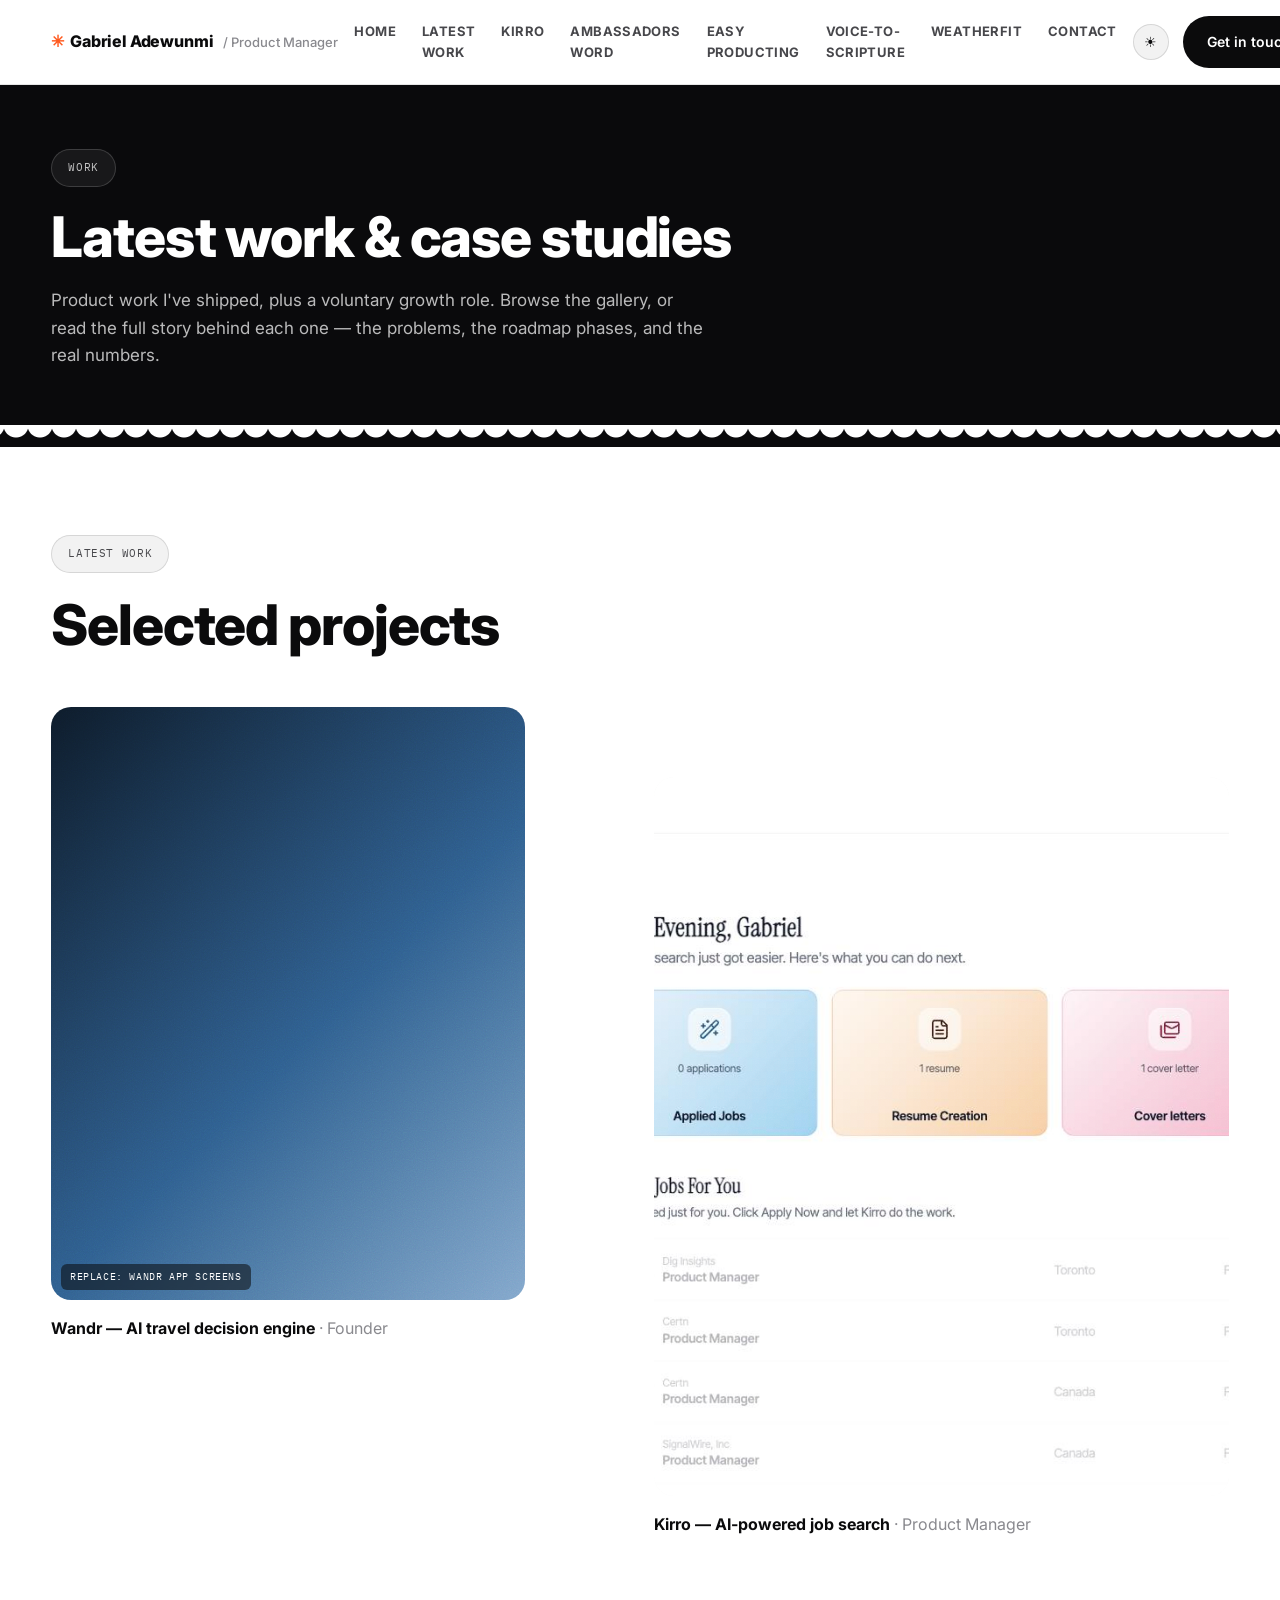
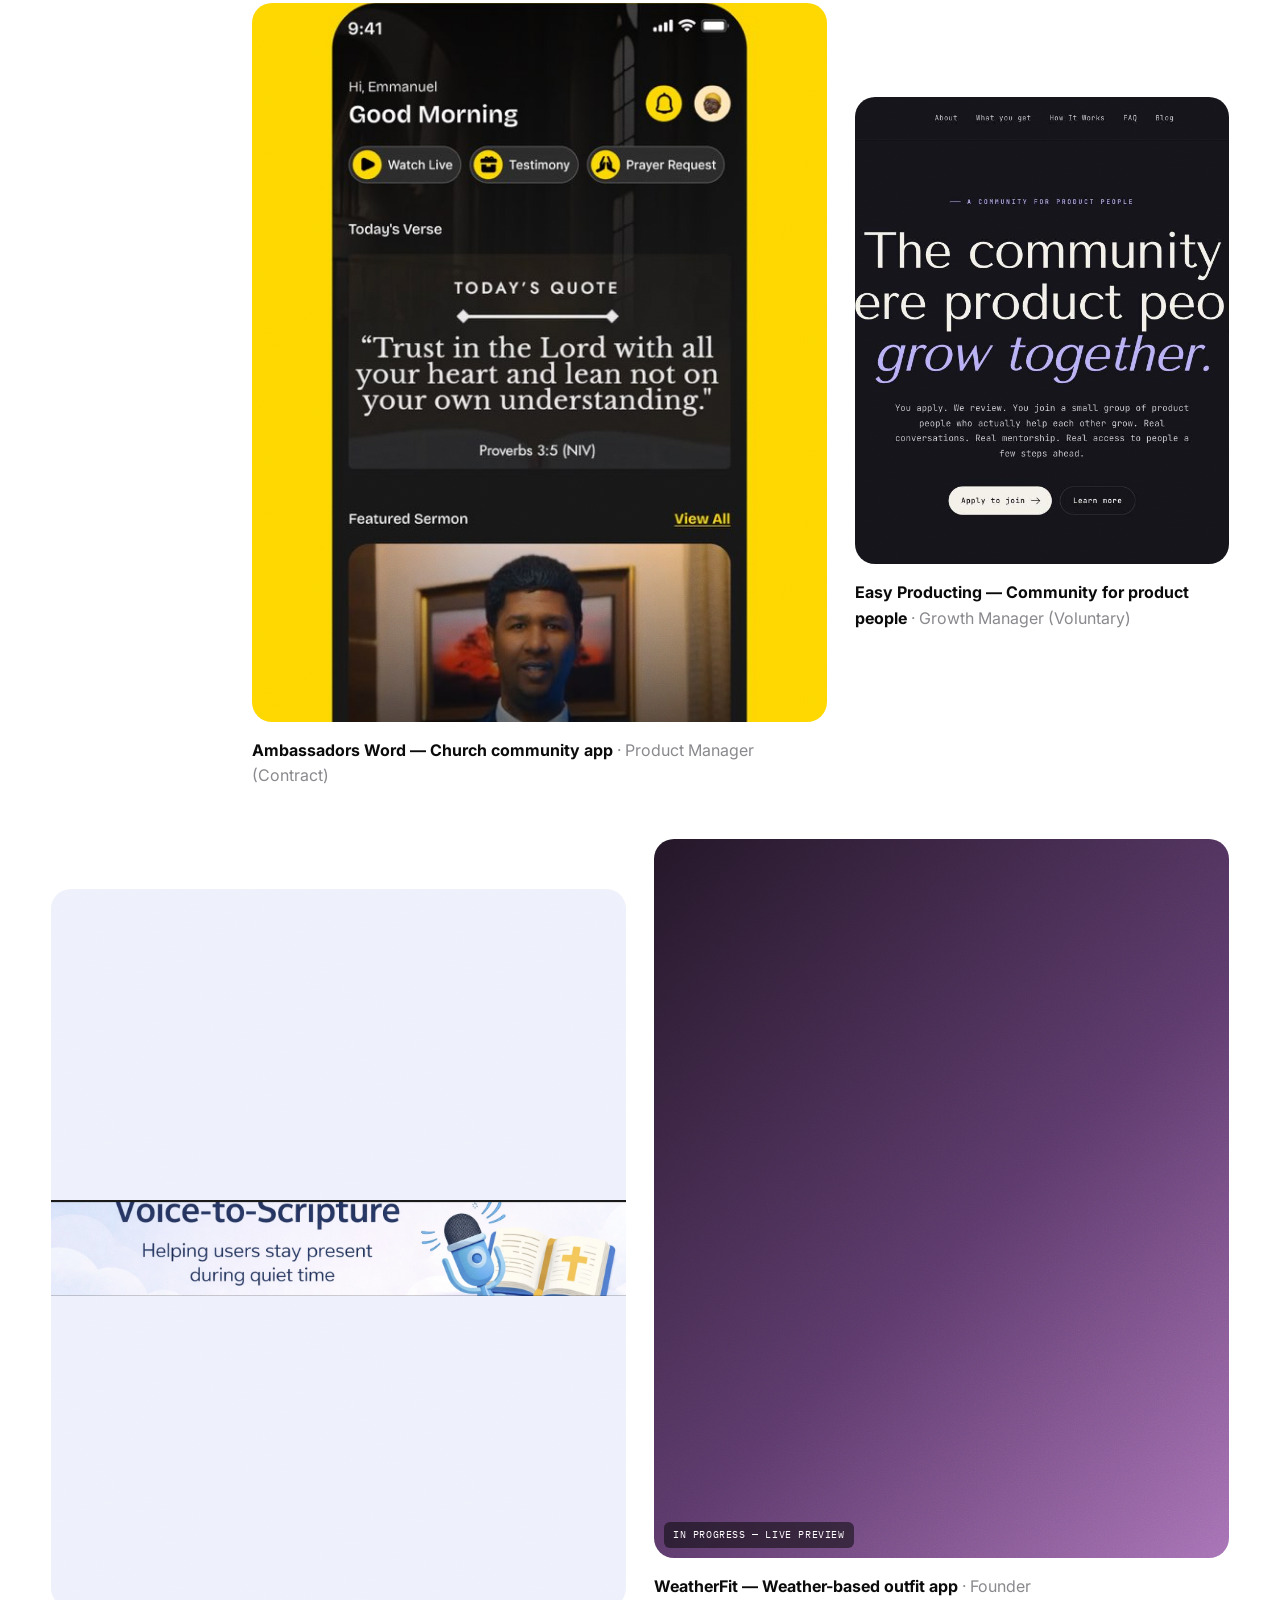
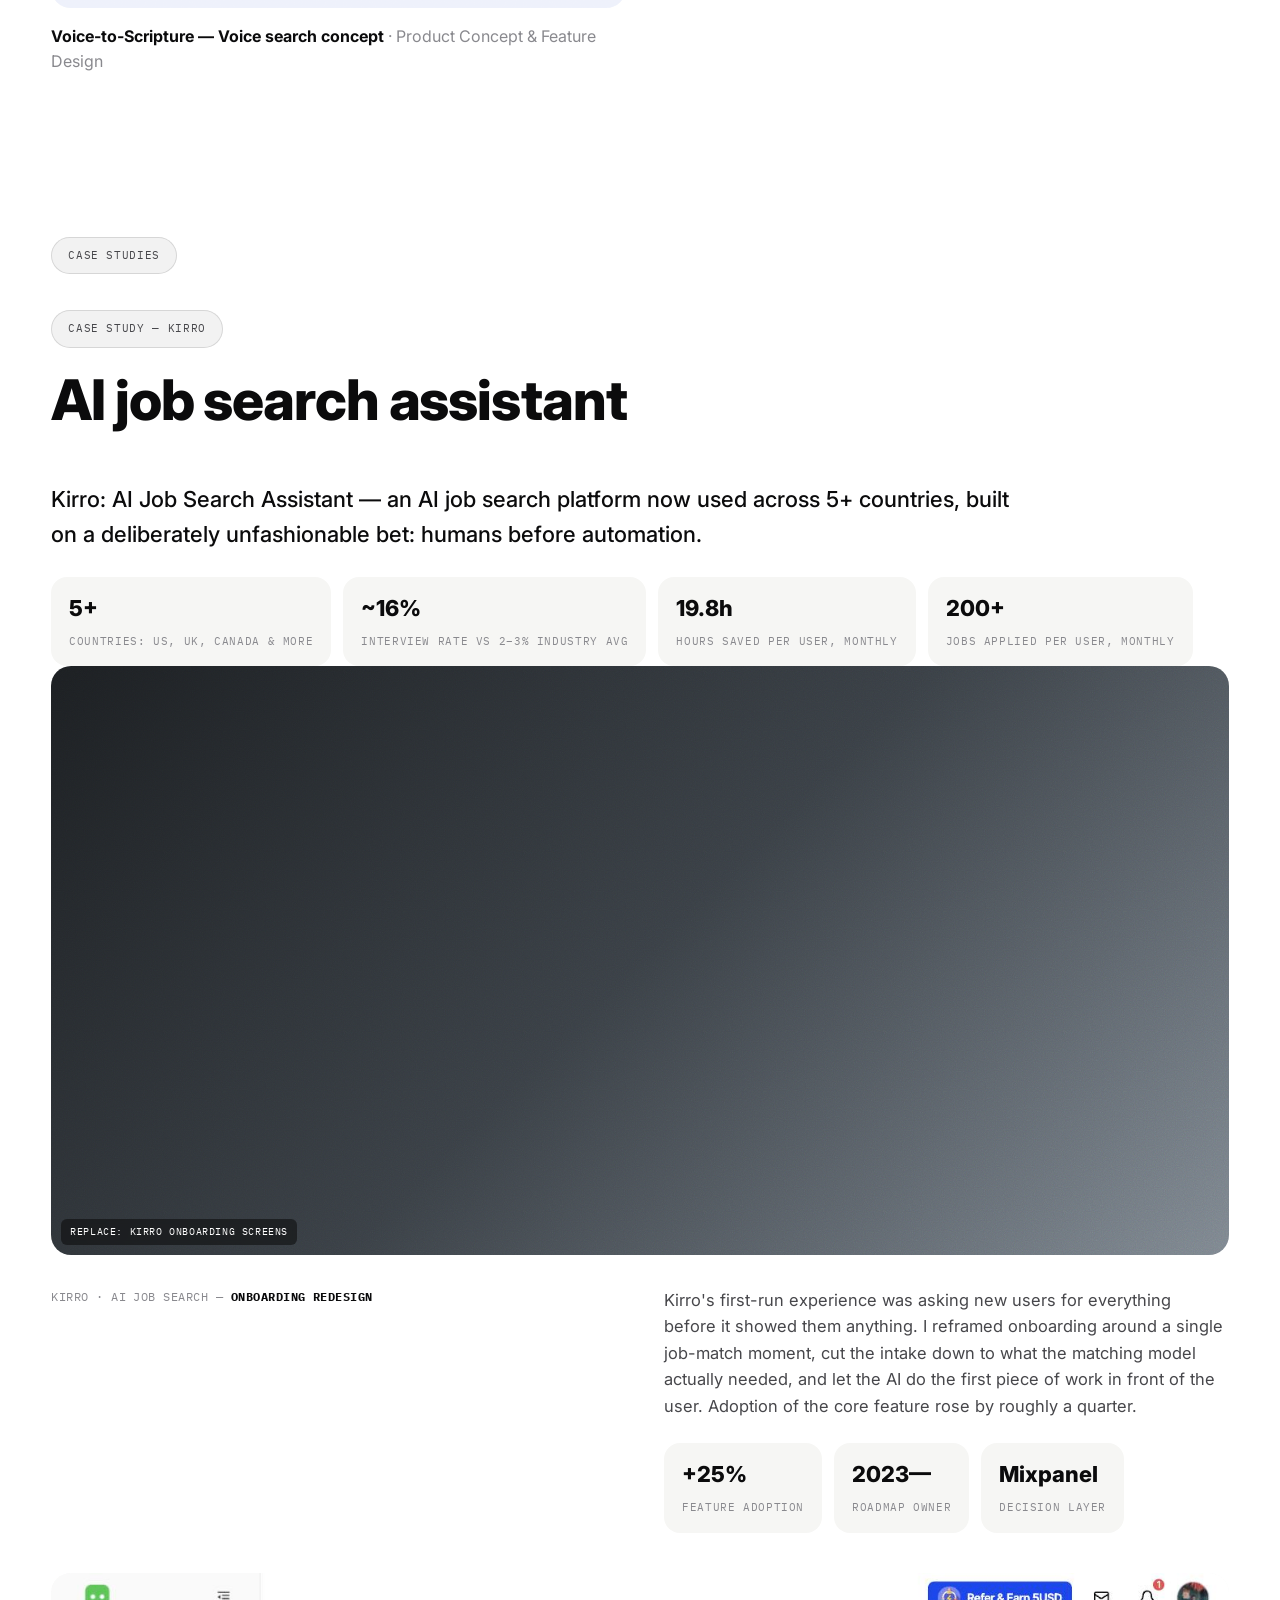
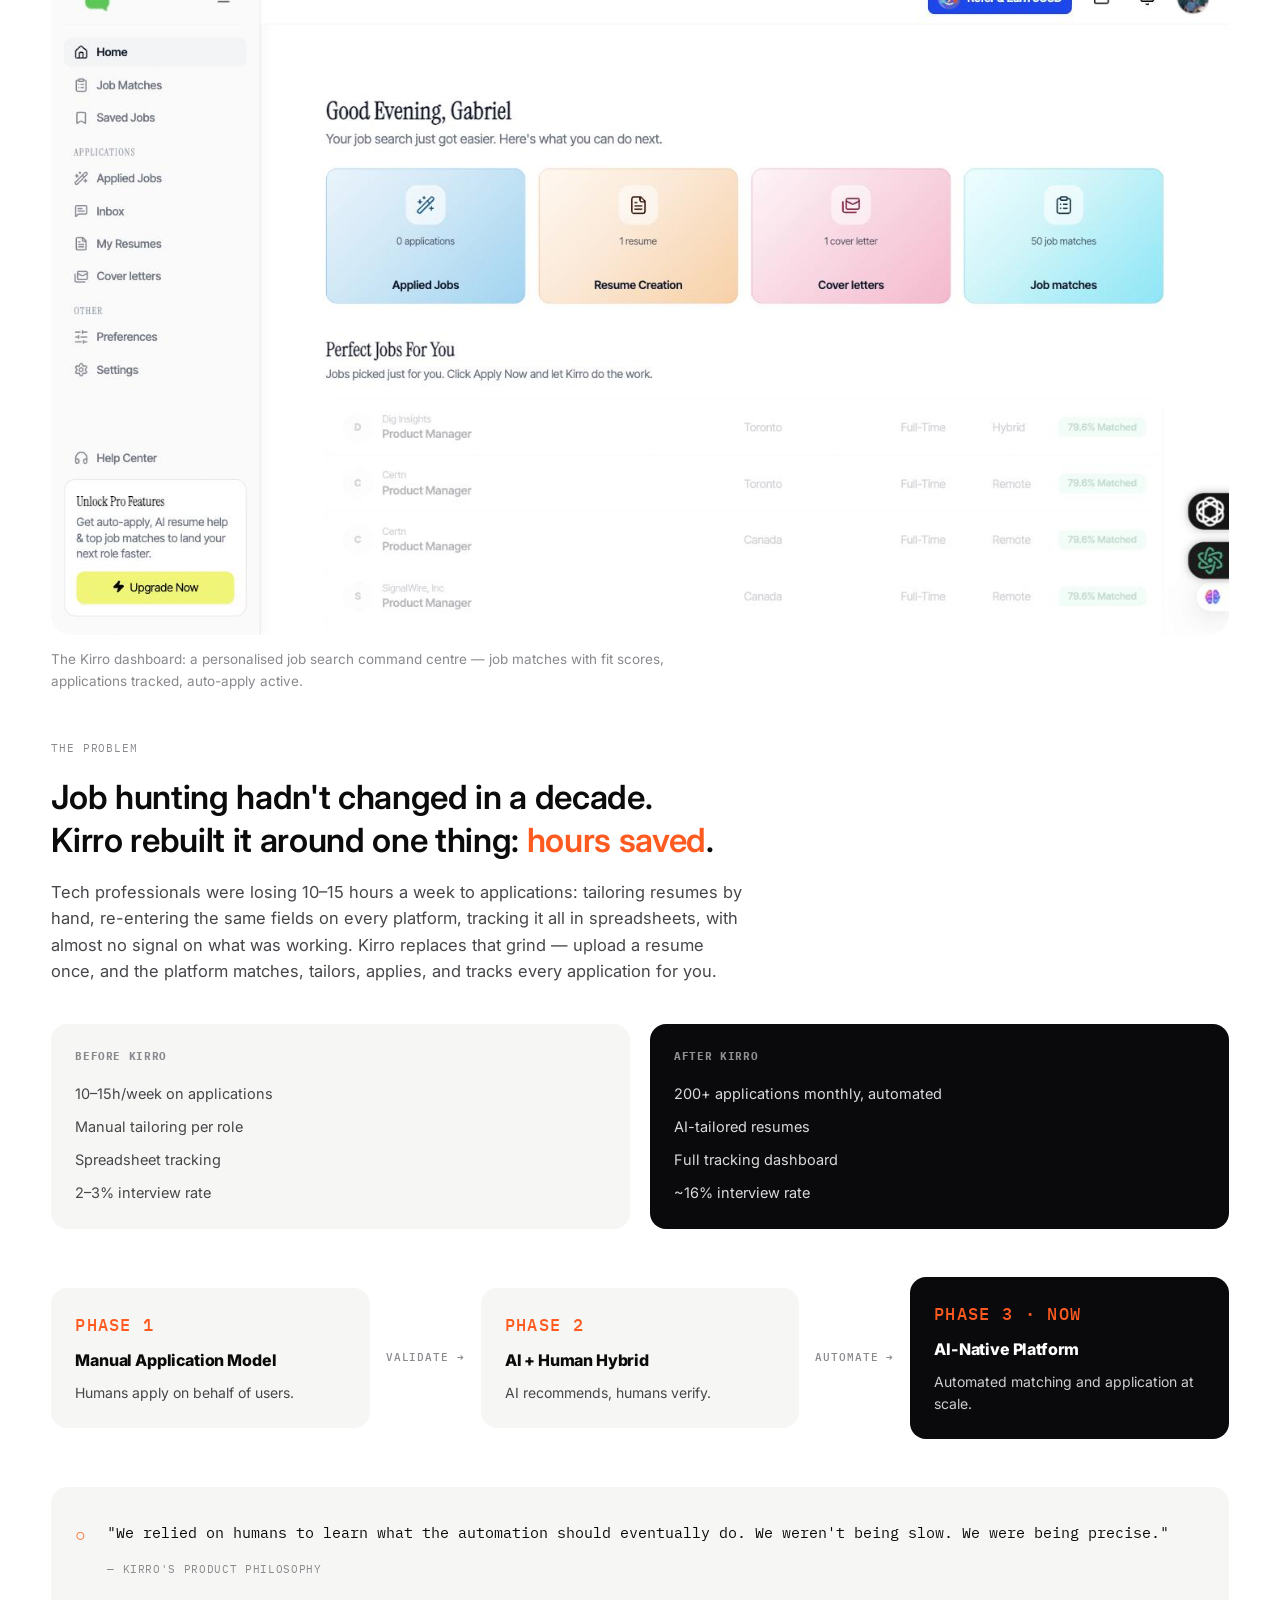
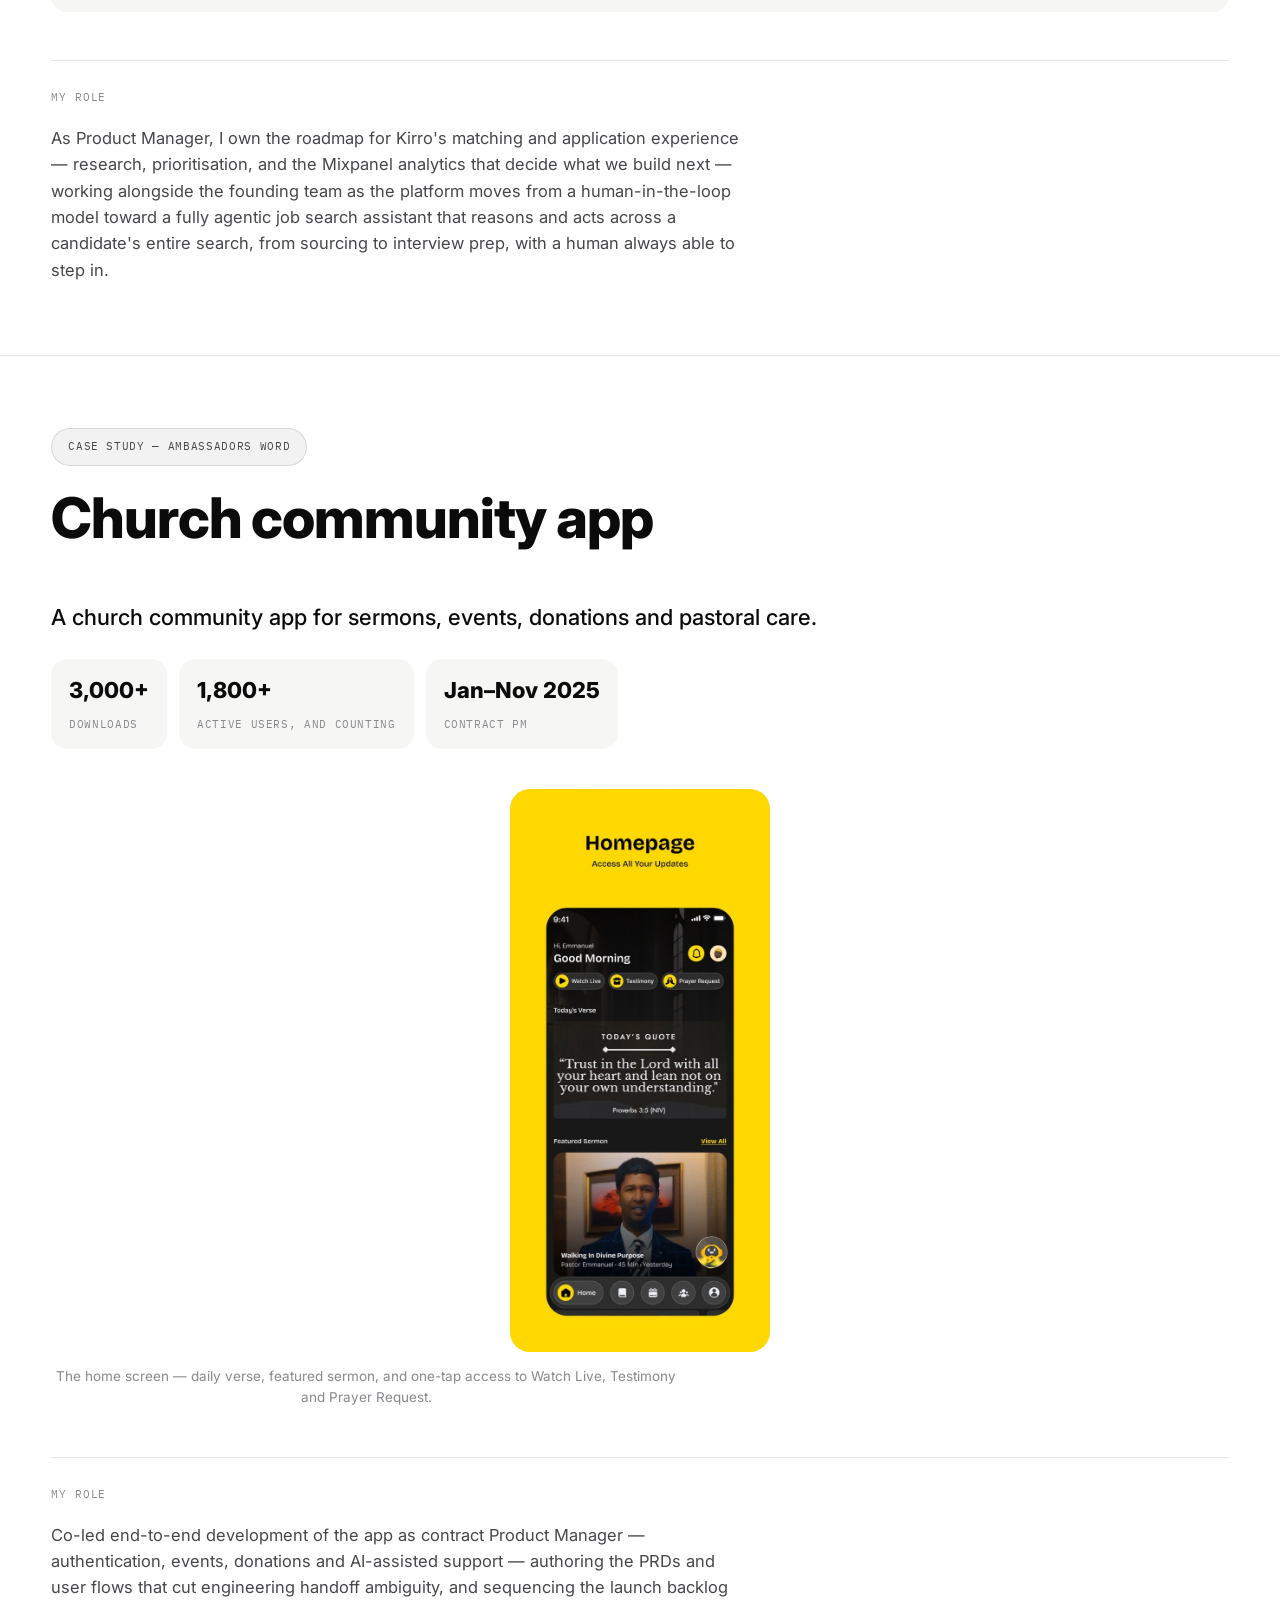
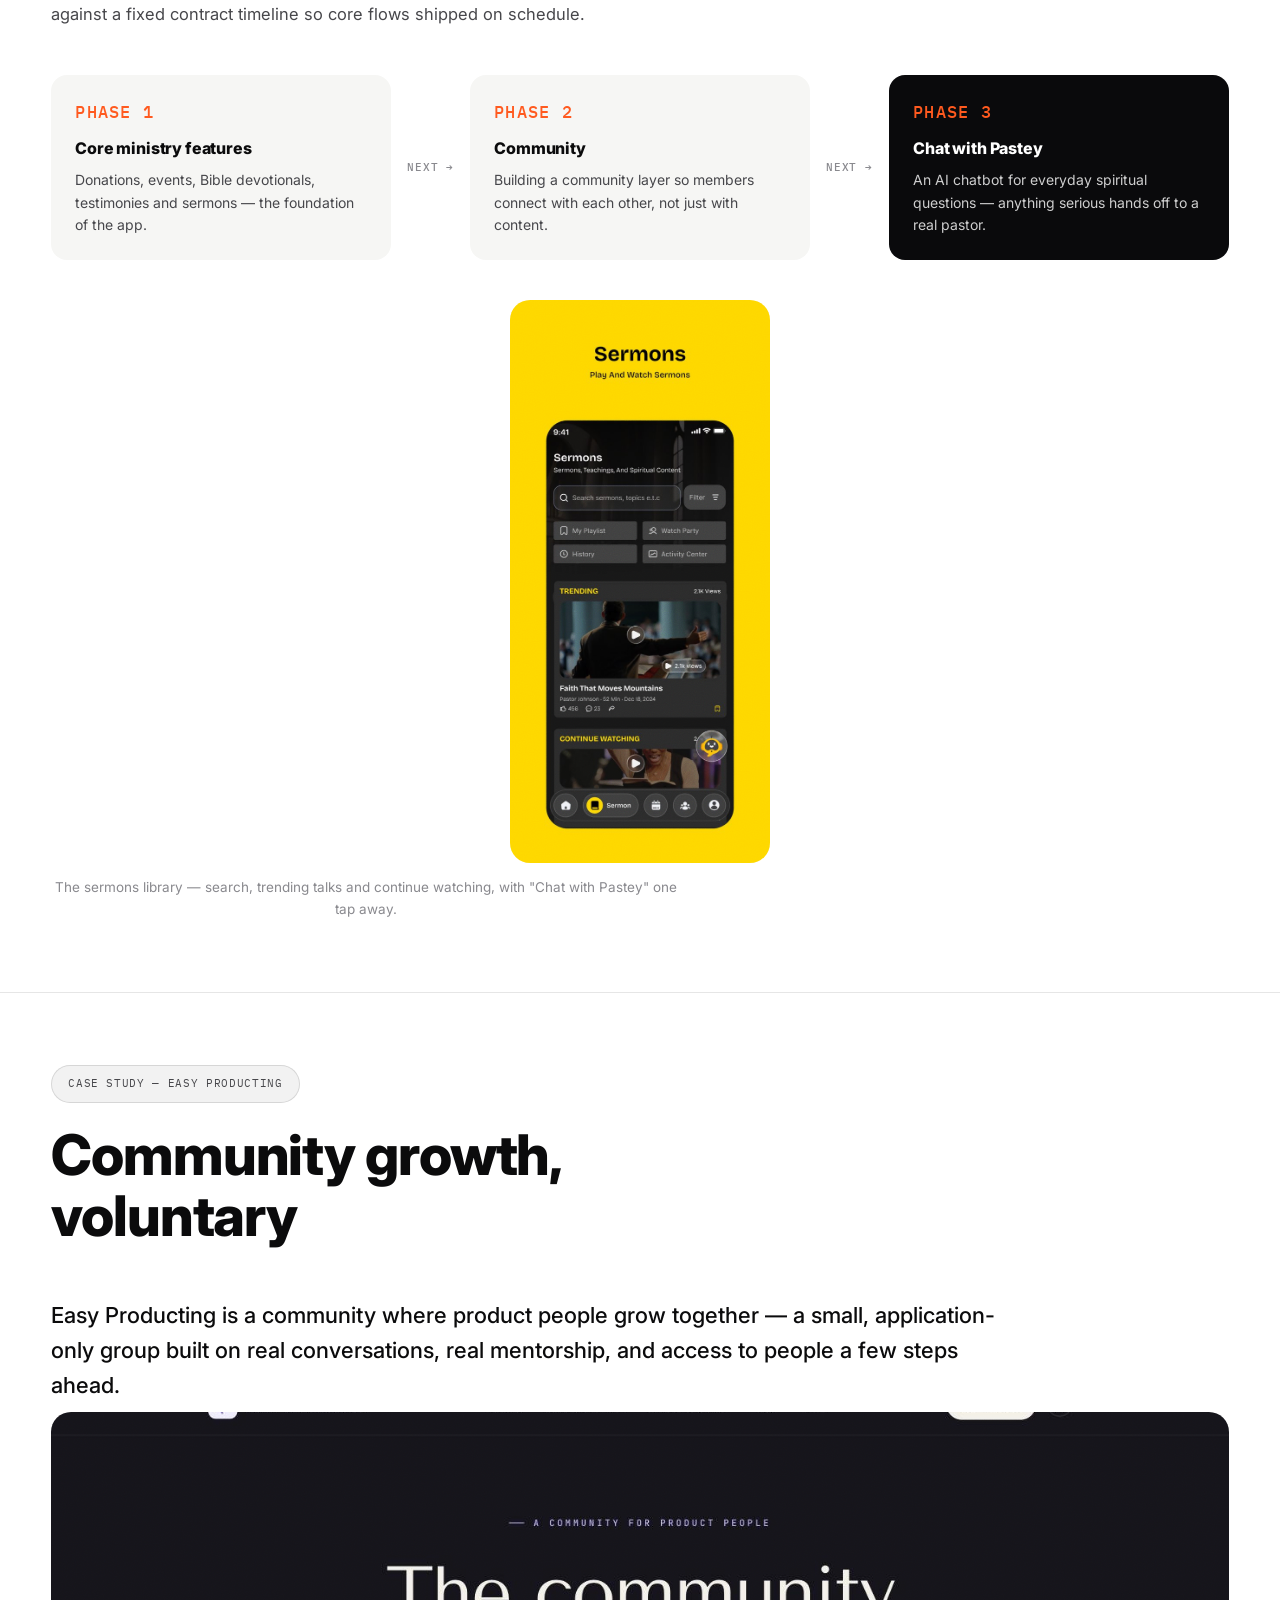
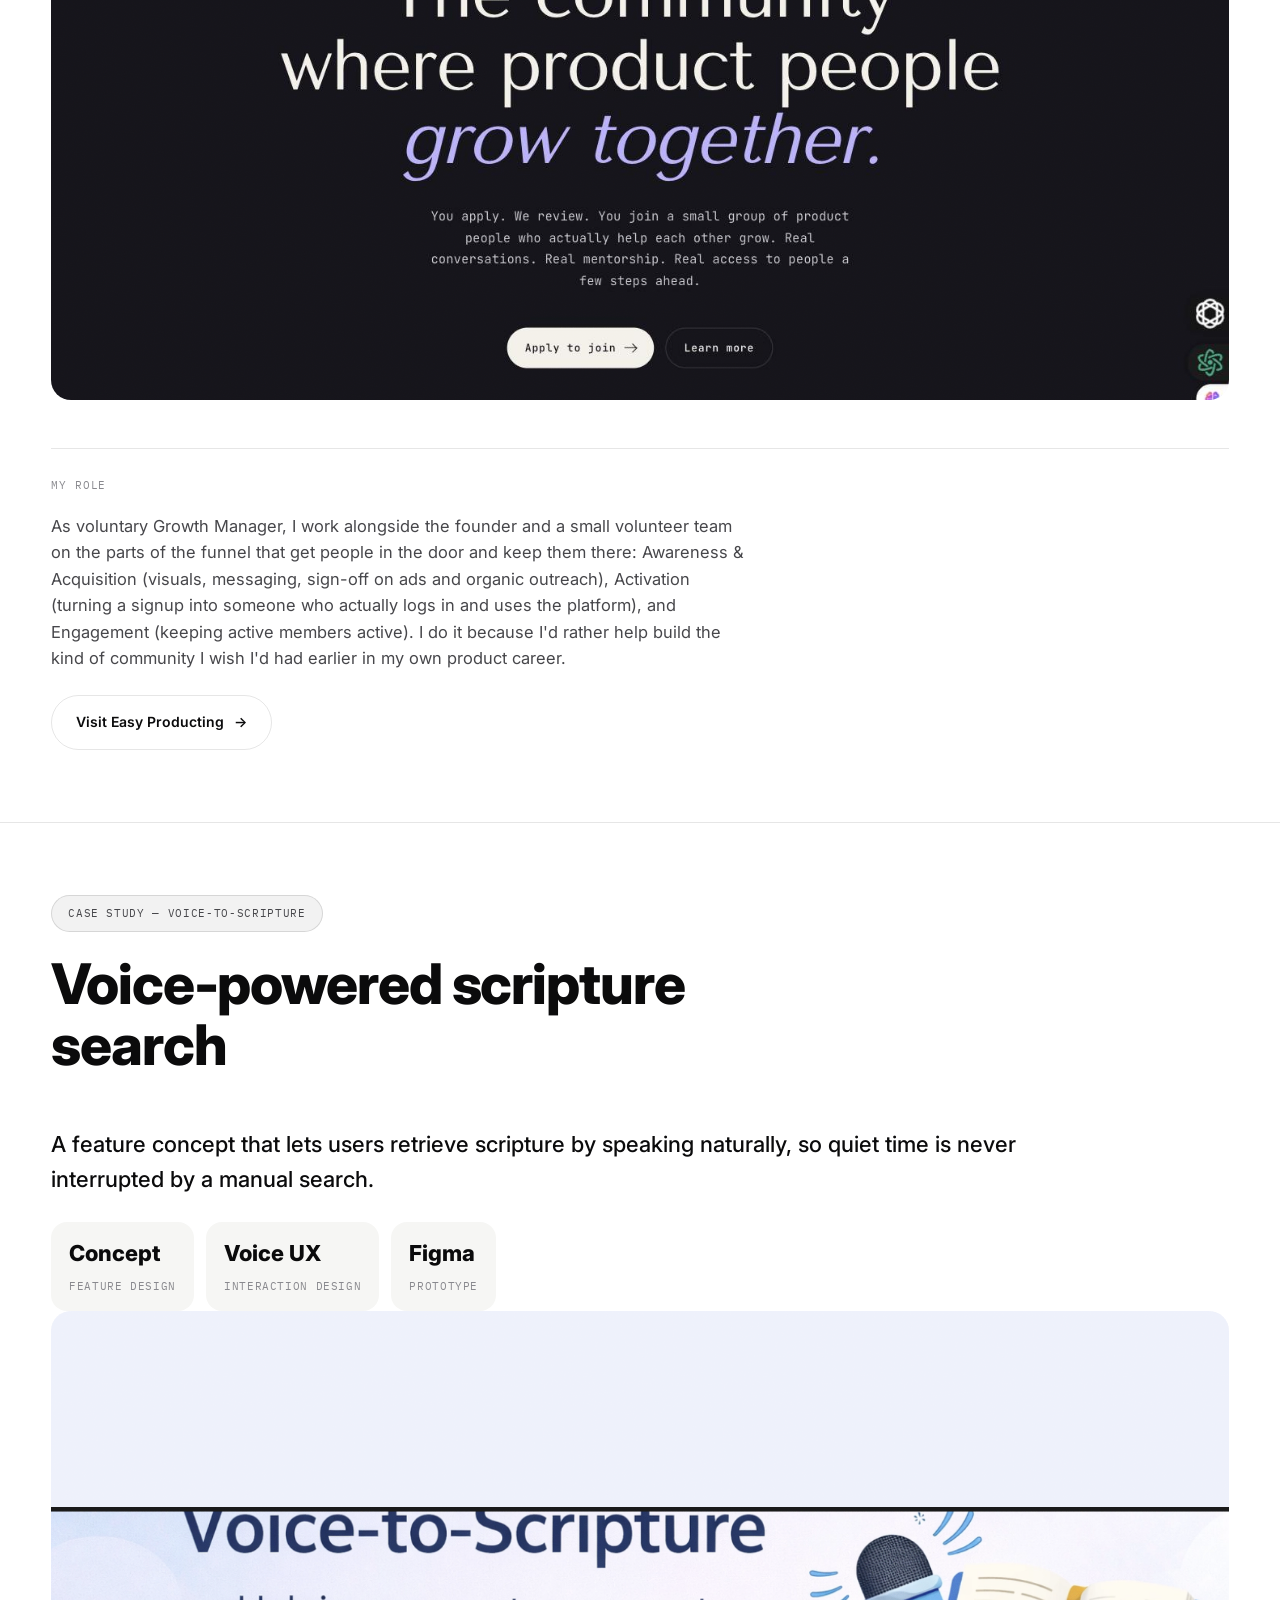
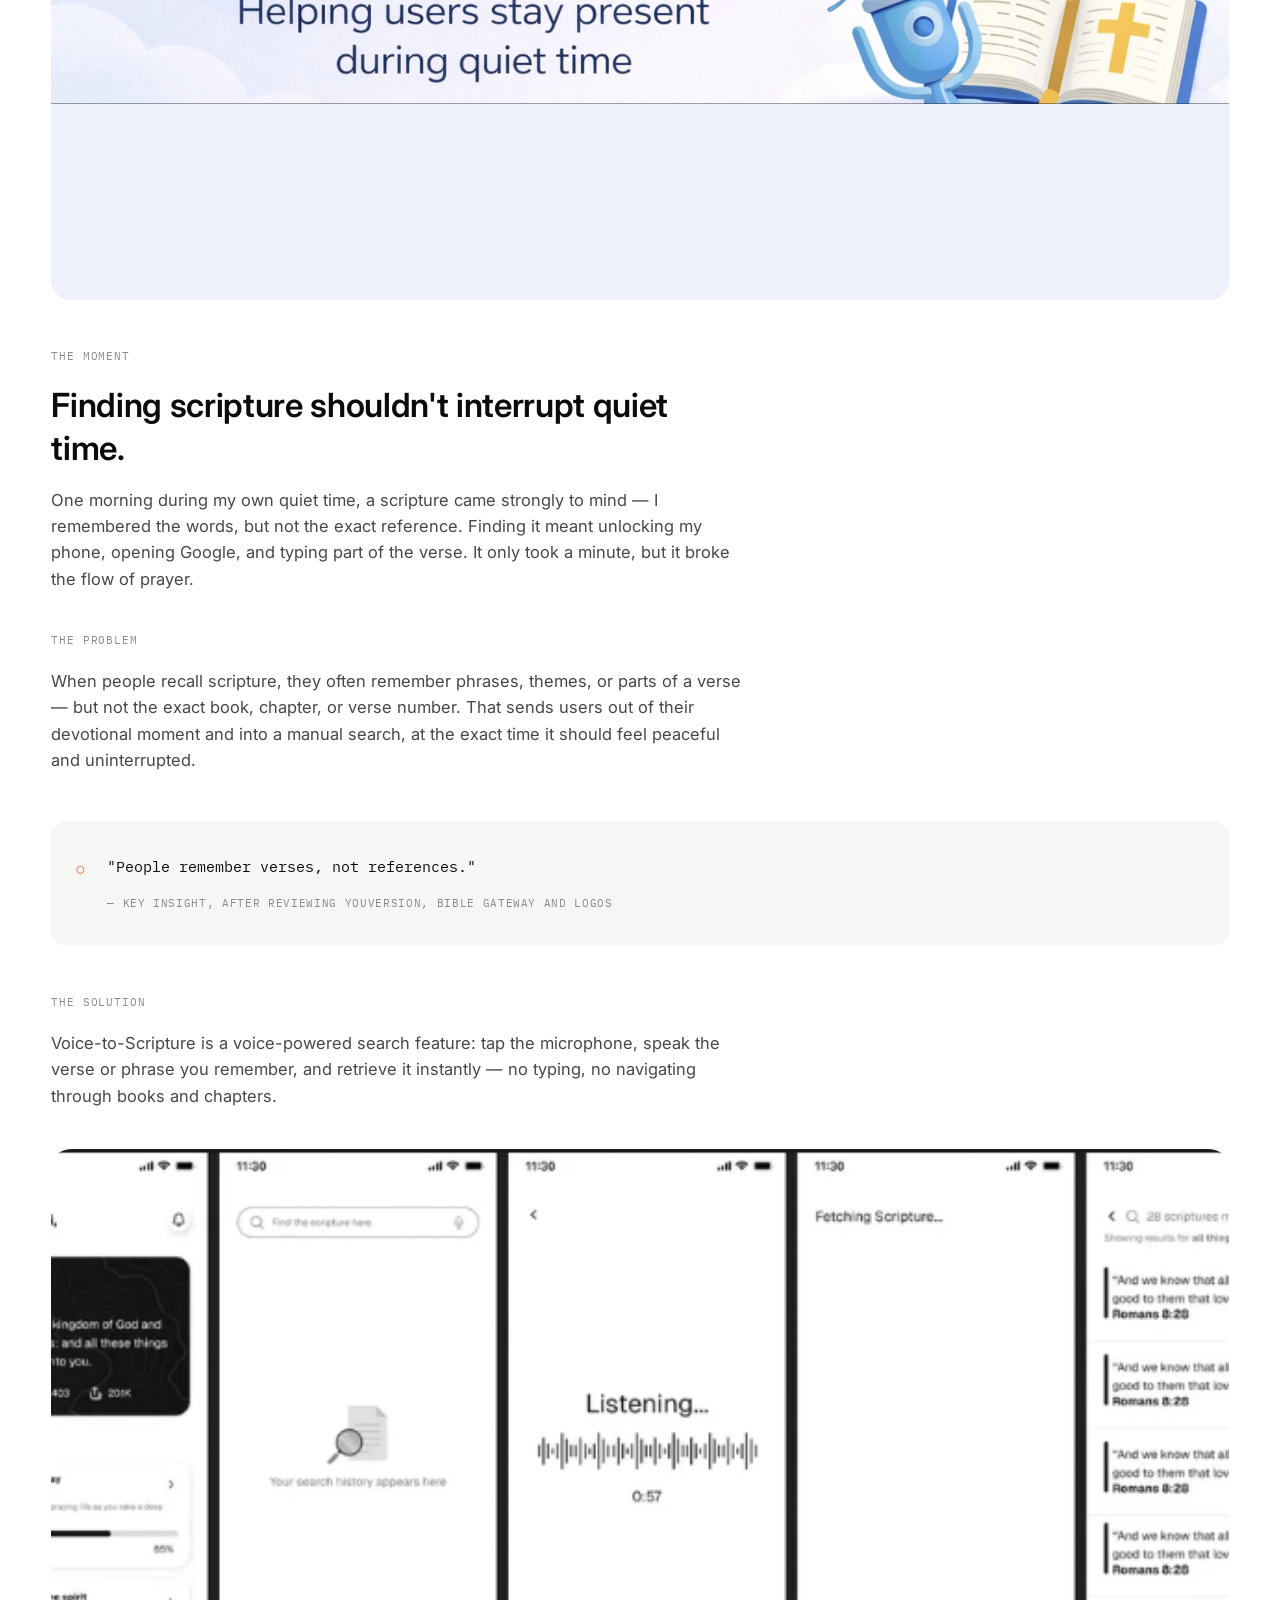
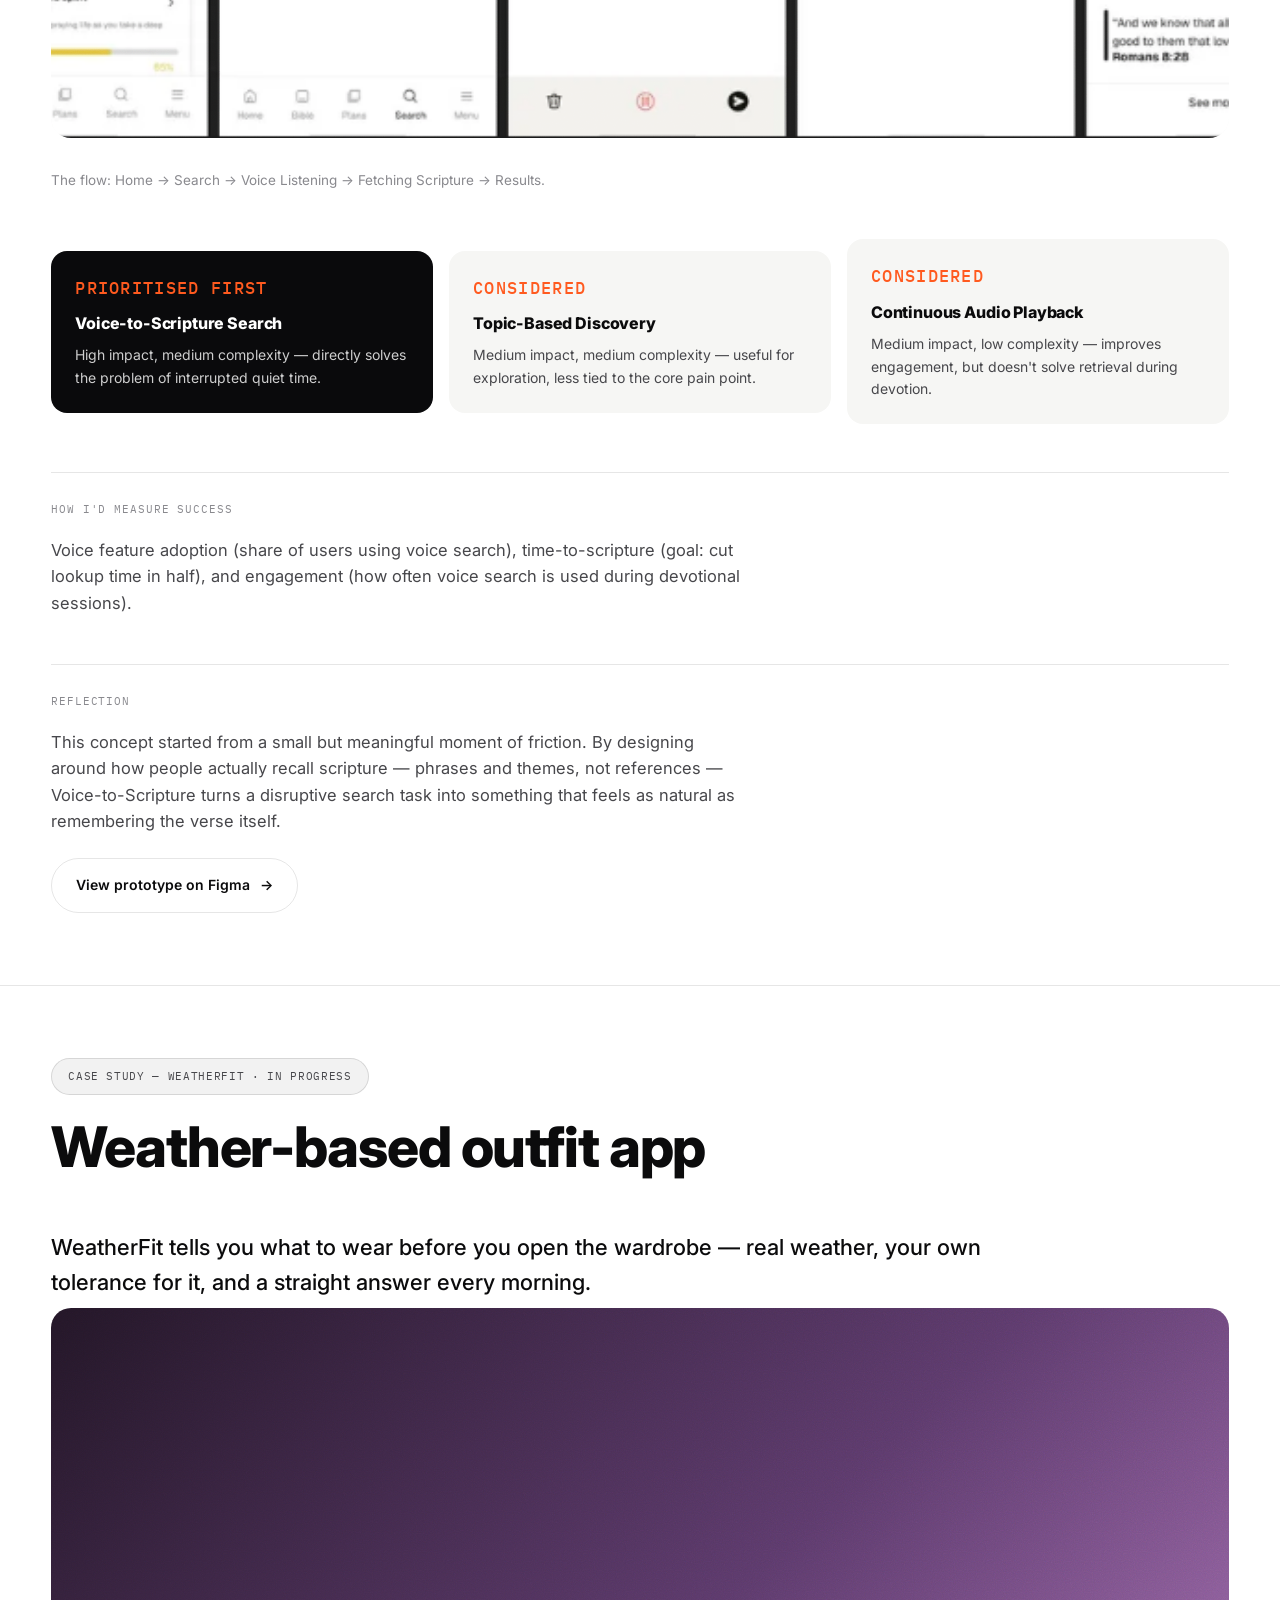
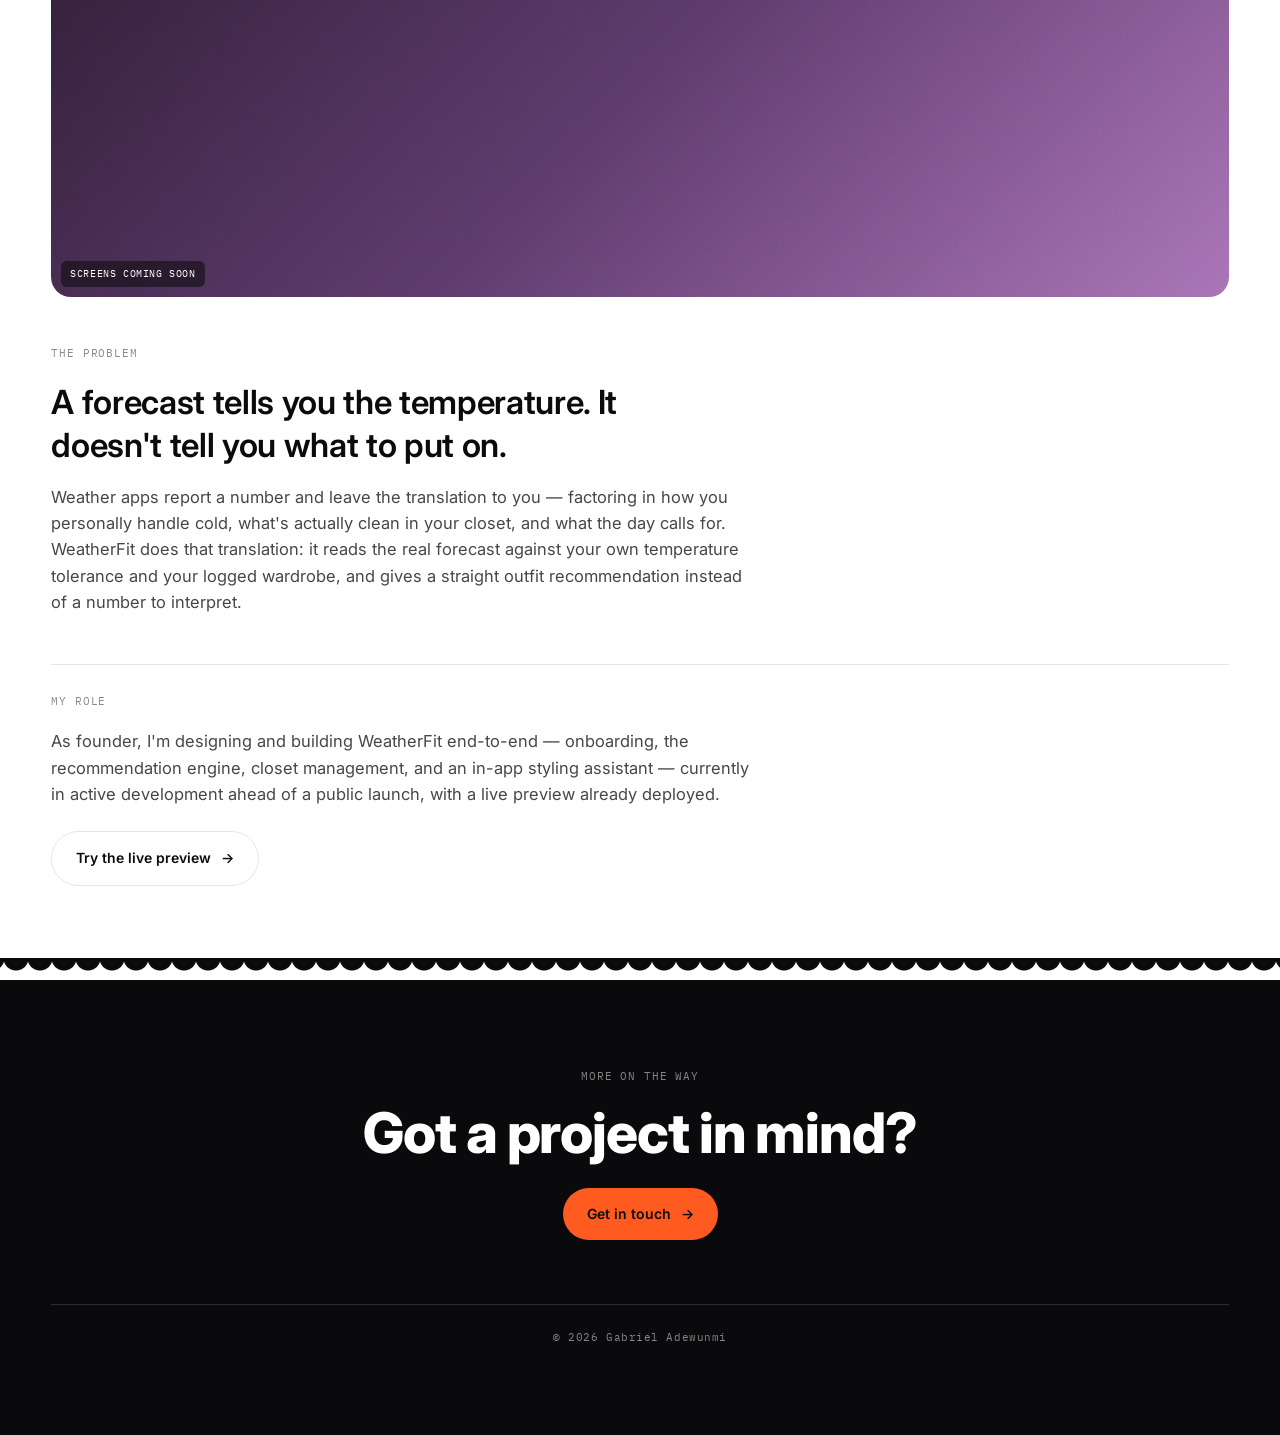
==== work.html @ 3e8c0af2 "Add WeatherFit as a case study, in progress Adds a project card and a full case study section for We" ====
<!DOCTYPE html>
<html lang="en">
<head>
<meta charset="UTF-8">
<meta name="viewport" content="width=device-width, initial-scale=1">
<title>Work — Gabriel Adewunmi, Product Manager</title>
<meta name="description" content="Latest work and in-depth case studies by Gabriel Adewunmi: Kirro, Ambassadors Word, Easy Producting, Voice-to-Scripture, and WeatherFit.">

<script>
(function(){
  try{
    if(localStorage.getItem('theme') === 'dark'){
      document.documentElement.setAttribute('data-theme', 'dark');
    }
  }catch(e){}
})();
</script>
<link rel="preconnect" href="https://fonts.googleapis.com">
<link rel="preconnect" href="https://fonts.gstatic.com" crossorigin>
<link rel="stylesheet" href="https://fonts.googleapis.com/css2?family=Inter:wght@400;500;600;700;800;900&family=IBM+Plex+Mono:wght@400;500&display=swap">
<link rel="stylesheet" href="styles.css">
</head>
<body>

<div class="scroll-progress" id="scrollProgress" aria-hidden="true"></div>

<header class="site">
  <div class="frame">
    <a class="brand" href="index.html"><span class="spark">✳</span>Gabriel Adewunmi<span class="role">/ Product Manager</span></a>
    <nav class="primary">
      <a href="index.html">Home</a>
      <a href="#latest-work">Latest work</a>
      <a href="#kirro">Kirro</a>
      <a href="#ambassadors-word">Ambassadors Word</a>
      <a href="#easyproducting">Easy Producting</a>
      <a href="#voice-to-scripture">Voice-to-Scripture</a>
      <a href="#weatherfit">WeatherFit</a>
      <a href="index.html#contact">Contact</a>
    </nav>
    <div style="display:flex;align-items:center;gap:14px;">
      <button class="theme-toggle" id="themeToggle" type="button" aria-label="Toggle dark mode" aria-pressed="false">
        <span class="knob" aria-hidden="true">☀</span>
      </button>
      <a class="btn btn-dark" href="index.html#contact">Get in touch <span class="arrow">→</span></a>
    </div>
  </div>
</header>

<section class="page-intro">
  <div class="frame">
    <span class="chip">Work</span>
    <h1 class="big">Latest work &amp; case studies</h1>
    <p>Product work I've shipped, plus a voluntary growth role. Browse the gallery, or read the full story behind each one — the problems, the roadmap phases, and the real numbers.</p>
  </div>
</section>

<div class="scallop to-light" aria-hidden="true"></div>

<section class="chapter light" id="latest-work">
  <div class="frame">
    <div class="section-head rv">
      <span class="chip light">Latest work</span>
      <h2 class="big">Selected projects</h2>
    </div>

    <div class="portfolio-grid">
      <div class="card rv">
        <div class="ph art-sky">
          <div class="tag">Replace: Wandr app screens</div>
        </div>
        <p class="card-cap">Wandr — AI travel decision engine <span class="role">· Founder</span></p>
      </div>
      <a class="card rv" href="#kirro">
        <div class="ph">
          <img src="kirro-dashboard.jpg" alt="Kirro dashboard showing personalised job matches with fit-score percentages">
        </div>
        <p class="card-cap">Kirro — AI-powered job search <span class="role">· Product Manager</span></p>
      </a>
      <a class="card rv" href="#ambassadors-word">
        <div class="ph">
          <img src="ambassadors-word-1.jpg" alt="Ambassadors Word church app home screen with daily verse and featured sermon">
        </div>
        <p class="card-cap">Ambassadors Word — Church community app <span class="role">· Product Manager (Contract)</span></p>
      </a>
      <a class="card rv" href="#easyproducting">
        <div class="ph">
          <img src="easyproducting.jpg" alt="Easy Producting homepage — a community for product people">
        </div>
        <p class="card-cap">Easy Producting — Community for product people <span class="role">· Growth Manager (Voluntary)</span></p>
      </a>
      <a class="card rv" href="#voice-to-scripture">
        <div class="ph">
          <img class="banner-fit" src="voice-to-scripture-cover.png" alt="Voice-to-Scripture — a voice-powered scripture search concept">
        </div>
        <p class="card-cap">Voice-to-Scripture — Voice search concept <span class="role">· Product Concept &amp; Feature Design</span></p>
      </a>
      <a class="card rv" href="#weatherfit">
        <div class="ph art-dusk">
          <div class="tag">In progress — live preview</div>
        </div>
        <p class="card-cap">WeatherFit — Weather-based outfit app <span class="role">· Founder</span></p>
      </a>
      <!-- Stitchomes — paused, uncomment to restore
      <div class="card rv">
        <div class="ph art-moss">
          <div class="tag">Replace: Stitchomes marketplace</div>
        </div>
        <p class="card-cap">Stitchomes — Home-maintenance marketplace <span class="role">· Co-founder, product lead</span></p>
      </div>
      -->
    </div>
  </div>
</section>

<section class="chapter light case-block" id="kirro">
  <div class="frame">
    <span class="chip light rv" style="margin-bottom:36px;">Case studies</span>
    <div class="section-head rv">
      <span class="chip light">Case study — Kirro</span>
      <h2 class="big">AI job search assistant</h2>
    </div>

    <p class="kirro-lede rv">Kirro: AI Job Search Assistant — an AI job search platform now used across 5+ countries, built on a deliberately unfashionable bet: humans before automation.</p>

    <div class="stat-row rv">
      <div class="stat"><b>5+</b><span>Countries: US, UK, Canada &amp; more</span></div>
      <div class="stat"><b>~16%</b><span>Interview rate vs 2–3% industry avg</span></div>
      <div class="stat"><b>19.8h</b><span>Hours saved per user, monthly</span></div>
      <div class="stat"><b>200+</b><span>Jobs applied per user, monthly</span></div>
    </div>

    <div class="featured-image ph art-steel rv">
      <div class="tag">Replace: Kirro onboarding screens</div>
    </div>

    <div class="featured-body">
      <div class="rv">
        <p class="featured-caption">Kirro · AI job search — <b>Onboarding redesign</b></p>
      </div>
      <div class="featured-copy rv">
        <p>Kirro's first-run experience was asking new users for everything before it showed them anything. I reframed onboarding around a single job-match moment, cut the intake down to what the matching model actually needed, and let the AI do the first piece of work in front of the user. Adoption of the core feature rose by roughly a quarter.</p>
        <div class="stat-row">
          <div class="stat"><b>+25%</b><span>Feature adoption</span></div>
          <div class="stat"><b>2023—</b><span>Roadmap owner</span></div>
          <div class="stat"><b>Mixpanel</b><span>Decision layer</span></div>
        </div>
      </div>
    </div>

    <div class="dash-image ph rv">
      <img src="kirro-dashboard.jpg" alt="Kirro dashboard showing personalised job matches with fit-score percentages">
    </div>
    <p class="dash-caption rv">The Kirro dashboard: a personalised job search command centre — job matches with fit scores, applications tracked, auto-apply active.</p>

    <div class="rv">
      <span class="eyebrow" style="margin-top:48px;">The problem</span>
      <p class="lede" style="max-width:32ch;">Job hunting hadn't changed in a decade. Kirro rebuilt it around one thing: <em>hours saved</em>.</p>
      <p style="max-width:70ch;color:var(--ink-2);">Tech professionals were losing 10–15 hours a week to applications: tailoring resumes by hand, re-entering the same fields on every platform, tracking it all in spreadsheets, with almost no signal on what was working. Kirro replaces that grind — upload a resume once, and the platform matches, tailors, applies, and tracks every application for you.</p>
    </div>

    <div class="before-after rv">
      <div class="col before">
        <h4>Before Kirro</h4>
        <ul>
          <li>10–15h/week on applications</li>
          <li>Manual tailoring per role</li>
          <li>Spreadsheet tracking</li>
          <li>2–3% interview rate</li>
        </ul>
      </div>
      <div class="col after">
        <h4>After Kirro</h4>
        <ul>
          <li>200+ applications monthly, automated</li>
          <li>AI-tailored resumes</li>
          <li>Full tracking dashboard</li>
          <li>~16% interview rate</li>
        </ul>
      </div>
    </div>

    <div class="evolution-track rv">
      <div class="evolution-phase">
        <span class="step mono">Phase 1</span>
        <h4>Manual Application Model</h4>
        <p>Humans apply on behalf of users.</p>
      </div>
      <div class="evolution-arrow mono">validate →</div>
      <div class="evolution-phase">
        <span class="step mono">Phase 2</span>
        <h4>AI + Human Hybrid</h4>
        <p>AI recommends, humans verify.</p>
      </div>
      <div class="evolution-arrow mono">automate →</div>
      <div class="evolution-phase now">
        <span class="step mono">Phase 3 · Now</span>
        <h4>AI-Native Platform</h4>
        <p>Automated matching and application at scale.</p>
      </div>
    </div>

    <blockquote class="pull-quote rv">
      "We relied on humans to learn what the automation should eventually do. We weren't being slow. We were being precise."
      <cite>— Kirro's product philosophy</cite>
    </blockquote>

    <div class="role-note rv">
      <span class="eyebrow">My role</span>
      <p>As Product Manager, I own the roadmap for Kirro's matching and application experience — research, prioritisation, and the Mixpanel analytics that decide what we build next — working alongside the founding team as the platform moves from a human-in-the-loop model toward a fully agentic job search assistant that reasons and acts across a candidate's entire search, from sourcing to interview prep, with a human always able to step in.</p>
    </div>
  </div>
</section>

<section class="chapter light case-block" id="ambassadors-word">
  <div class="frame">
    <div class="section-head rv">
      <span class="chip light">Case study — Ambassadors Word</span>
      <h2 class="big">Church community app</h2>
    </div>

    <p class="kirro-lede rv">A church community app for sermons, events, donations and pastoral care.</p>

    <div class="stat-row rv">
      <div class="stat"><b>3,000+</b><span>Downloads</span></div>
      <div class="stat"><b>1,800+</b><span>Active users, and counting</span></div>
      <div class="stat"><b>Jan–Nov 2025</b><span>Contract PM</span></div>
    </div>

    <div class="phone-shot ph rv">
      <img src="ambassadors-word-1.jpg" alt="Ambassadors Word church app home screen with daily verse and featured sermon">
    </div>
    <p class="dash-caption rv" style="text-align:center;">The home screen — daily verse, featured sermon, and one-tap access to Watch Live, Testimony and Prayer Request.</p>

    <div class="role-note rv">
      <span class="eyebrow">My role</span>
      <p>Co-led end-to-end development of the app as contract Product Manager — authentication, events, donations and AI-assisted support — authoring the PRDs and user flows that cut engineering handoff ambiguity, and sequencing the launch backlog against a fixed contract timeline so core flows shipped on schedule.</p>
    </div>

    <div class="evolution-track rv">
      <div class="evolution-phase">
        <span class="step mono">Phase 1</span>
        <h4>Core ministry features</h4>
        <p>Donations, events, Bible devotionals, testimonies and sermons — the foundation of the app.</p>
      </div>
      <div class="evolution-arrow mono">next →</div>
      <div class="evolution-phase">
        <span class="step mono">Phase 2</span>
        <h4>Community</h4>
        <p>Building a community layer so members connect with each other, not just with content.</p>
      </div>
      <div class="evolution-arrow mono">next →</div>
      <div class="evolution-phase now">
        <span class="step mono">Phase 3</span>
        <h4>Chat with Pastey</h4>
        <p>An AI chatbot for everyday spiritual questions — anything serious hands off to a real pastor.</p>
      </div>
    </div>

    <div class="phone-shot ph rv">
      <img src="ambassadors-word-2.jpg" alt="Ambassadors Word app sermons library with search, trending talks and the Pastey chat icon">
    </div>
    <p class="dash-caption rv" style="text-align:center;">The sermons library — search, trending talks and continue watching, with "Chat with Pastey" one tap away.</p>
  </div>
</section>

<section class="chapter light case-block" id="easyproducting">
  <div class="frame">
    <div class="section-head rv">
      <span class="chip light">Case study — Easy Producting</span>
      <h2 class="big">Community growth, voluntary</h2>
    </div>

    <p class="kirro-lede rv">Easy Producting is a community where product people grow together — a small, application-only group built on real conversations, real mentorship, and access to people a few steps ahead.</p>

    <div class="featured-image ph rv">
      <img src="easyproducting.jpg" alt="Easy Producting homepage hero">
    </div>

    <div class="role-note rv">
      <span class="eyebrow">My role</span>
      <p>As voluntary Growth Manager, I work alongside the founder and a small volunteer team on the parts of the funnel that get people in the door and keep them there: Awareness &amp; Acquisition (visuals, messaging, sign-off on ads and organic outreach), Activation (turning a signup into someone who actually logs in and uses the platform), and Engagement (keeping active members active). I do it because I'd rather help build the kind of community I wish I'd had earlier in my own product career.</p>
    </div>

    <a class="btn btn-outline on-light rv" href="https://easyproducting.com" target="_blank" rel="noopener" style="margin-top:24px;">Visit Easy Producting <span class="arrow">→</span></a>
  </div>
</section>

<section class="chapter light case-block" id="voice-to-scripture">
  <div class="frame">
    <div class="section-head rv">
      <span class="chip light">Case study — Voice-to-Scripture</span>
      <h2 class="big">Voice-powered scripture search</h2>
    </div>

    <p class="kirro-lede rv">A feature concept that lets users retrieve scripture by speaking naturally, so quiet time is never interrupted by a manual search.</p>

    <div class="stat-row rv">
      <div class="stat"><b>Concept</b><span>Feature design</span></div>
      <div class="stat"><b>Voice UX</b><span>Interaction design</span></div>
      <div class="stat"><b>Figma</b><span>Prototype</span></div>
    </div>

    <div class="featured-image ph rv">
      <img class="banner-fit" src="voice-to-scripture-cover.png" alt="Voice-to-Scripture — helping users stay present during quiet time">
    </div>

    <div class="rv">
      <span class="eyebrow" style="margin-top:48px;">The moment</span>
      <p class="lede" style="max-width:32ch;">Finding scripture shouldn't interrupt quiet time.</p>
      <p style="max-width:70ch;color:var(--ink-2);">One morning during my own quiet time, a scripture came strongly to mind — I remembered the words, but not the exact reference. Finding it meant unlocking my phone, opening Google, and typing part of the verse. It only took a minute, but it broke the flow of prayer.</p>
    </div>

    <div class="rv" style="margin-top:40px;">
      <span class="eyebrow">The problem</span>
      <p style="max-width:70ch;color:var(--ink-2);">When people recall scripture, they often remember phrases, themes, or parts of a verse — but not the exact book, chapter, or verse number. That sends users out of their devotional moment and into a manual search, at the exact time it should feel peaceful and uninterrupted.</p>
    </div>

    <blockquote class="pull-quote rv">
      "People remember verses, not references."
      <cite>— Key insight, after reviewing YouVersion, Bible Gateway and Logos</cite>
    </blockquote>

    <div class="rv">
      <span class="eyebrow">The solution</span>
      <p style="max-width:70ch;color:var(--ink-2);">Voice-to-Scripture is a voice-powered search feature: tap the microphone, speak the verse or phrase you remember, and retrieve it instantly — no typing, no navigating through books and chapters.</p>
    </div>

    <div class="featured-image ph rv" style="margin-top:40px;">
      <img src="voice-to-scripture.png" alt="Voice-to-Scripture product walkthrough — home, search, voice listening, fetching and results screens">
    </div>
    <p class="dash-caption rv">The flow: Home → Search → Voice Listening → Fetching Scripture → Results.</p>

    <div class="evolution-track rv">
      <div class="evolution-phase now">
        <span class="step mono">Prioritised first</span>
        <h4>Voice-to-Scripture Search</h4>
        <p>High impact, medium complexity — directly solves the problem of interrupted quiet time.</p>
      </div>
      <div class="evolution-phase">
        <span class="step mono">Considered</span>
        <h4>Topic-Based Discovery</h4>
        <p>Medium impact, medium complexity — useful for exploration, less tied to the core pain point.</p>
      </div>
      <div class="evolution-phase">
        <span class="step mono">Considered</span>
        <h4>Continuous Audio Playback</h4>
        <p>Medium impact, low complexity — improves engagement, but doesn't solve retrieval during devotion.</p>
      </div>
    </div>

    <div class="role-note rv">
      <span class="eyebrow">How I'd measure success</span>
      <p>Voice feature adoption (share of users using voice search), time-to-scripture (goal: cut lookup time in half), and engagement (how often voice search is used during devotional sessions).</p>
    </div>

    <div class="role-note rv">
      <span class="eyebrow">Reflection</span>
      <p>This concept started from a small but meaningful moment of friction. By designing around how people actually recall scripture — phrases and themes, not references — Voice-to-Scripture turns a disruptive search task into something that feels as natural as remembering the verse itself.</p>
    </div>

    <a class="btn btn-outline on-light rv" href="https://www.figma.com/file/tcEASUr2VP8mPYcQpyP8bR?type=design" target="_blank" rel="noopener" style="margin-top:24px;">View prototype on Figma <span class="arrow">→</span></a>
  </div>
</section>

<section class="chapter light case-block" id="weatherfit">
  <div class="frame">
    <div class="section-head rv">
      <span class="chip light">Case study — WeatherFit · In progress</span>
      <h2 class="big">Weather-based outfit app</h2>
    </div>

    <p class="kirro-lede rv">WeatherFit tells you what to wear before you open the wardrobe — real weather, your own tolerance for it, and a straight answer every morning.</p>

    <div class="featured-image ph art-dusk rv">
      <div class="tag">Screens coming soon</div>
    </div>

    <div class="rv">
      <span class="eyebrow" style="margin-top:48px;">The problem</span>
      <p class="lede" style="max-width:32ch;">A forecast tells you the temperature. It doesn't tell you what to put on.</p>
      <p style="max-width:70ch;color:var(--ink-2);">Weather apps report a number and leave the translation to you — factoring in how you personally handle cold, what's actually clean in your closet, and what the day calls for. WeatherFit does that translation: it reads the real forecast against your own temperature tolerance and your logged wardrobe, and gives a straight outfit recommendation instead of a number to interpret.</p>
    </div>

    <div class="role-note rv">
      <span class="eyebrow">My role</span>
      <p>As founder, I'm designing and building WeatherFit end-to-end — onboarding, the recommendation engine, closet management, and an in-app styling assistant — currently in active development ahead of a public launch, with a live preview already deployed.</p>
    </div>

    <a class="btn btn-outline on-light rv" href="https://weatherfit-app-theta.vercel.app" target="_blank" rel="noopener" style="margin-top:24px;">Try the live preview <span class="arrow">→</span></a>
  </div>
</section>

<div class="scallop to-night" aria-hidden="true"></div>

<section class="chapter night">
  <div class="frame" style="text-align:center;">
    <span class="eyebrow rv" style="color:rgba(255,255,255,.5);">More on the way</span>
    <h2 class="big rv" style="color:#fff;max-width:none;">Got a project in mind?</h2>
    <a class="btn btn-primary rv" href="index.html#contact" style="margin-top:24px;">Get in touch <span class="arrow">→</span></a>
    <footer class="site rv" style="justify-content:center;margin-top:64px;">
      <span>© 2026 Gabriel Adewunmi</span>
    </footer>
  </div>
</section>

<script src="site.js"></script>
</body>
</html>
---- styles.css ----
:root{
  --bg:#FFFFFF;
  --bg-soft:#F6F6F4;
  --ink:#0B0B0C;
  --ink-2:#47474B;
  --mute:#89898E;
  --line:rgba(11,11,12,.10);
  --night:#0A0A0C;
  --night-2:#17171A;
  --line-dark:rgba(255,255,255,.14);
  --ember:#FF5A1F;
  --ember-2:#FFB37A;
  --chip-bg:rgba(255,255,255,.06);
  --chip-line:rgba(255,255,255,.16);
  --chip-bg-light:rgba(11,11,12,.05);
  --chip-line-light:rgba(11,11,12,.12);
  --header-bg:rgba(255,255,255,.78);
  --gutter:clamp(16px,4vw,56px);
}

html[data-theme="dark"]{
  --bg:#0A0A0C;
  --bg-soft:#18181B;
  --ink:#F5F5F4;
  --ink-2:#C7C7CA;
  --line:rgba(255,255,255,.12);
  --chip-bg-light:rgba(255,255,255,.06);
  --chip-line-light:rgba(255,255,255,.16);
  --header-bg:rgba(10,10,12,.78);
}
html{transition:background-color .3s ease;}
body{transition:background-color .3s ease,color .3s ease;}
@media (prefers-reduced-motion:reduce){
  html,body{transition:none;}
}

*,*::before,*::after{box-sizing:border-box;}
html{-webkit-text-size-adjust:100%;}
body{
  margin:0;
  background:var(--bg);
  color:var(--ink-2);
  font-family:'Inter',sans-serif;
  font-size:16.5px;
  line-height:1.6;
  -webkit-font-smoothing:antialiased;
}
img{max-width:100%;display:block;}
a{color:inherit;text-decoration:none;}
.mono{
  font-family:'IBM Plex Mono',monospace;
  font-weight:500;
  text-transform:uppercase;
  letter-spacing:.08em;
}
.frame{max-width:1320px;margin-inline:auto;padding-inline:var(--gutter);}

/* ---------- buttons & chips ---------- */
.btn{
  display:inline-flex;align-items:center;gap:10px;
  padding:15px 24px;border-radius:999px;
  font-family:'Inter',sans-serif;font-weight:600;font-size:14px;
  white-space:nowrap;border:none;cursor:pointer;
  transition:transform .2s ease,background .2s ease,color .2s ease;
}
.btn:hover{transform:translateY(-2px);}
.btn .arrow{transition:transform .2s ease;}
.btn:hover .arrow{transform:translateX(3px);}
.btn-primary{background:var(--ember);color:#0B0B0C;}
.btn-primary:hover{background:var(--ember-2);}
.btn-dark{background:var(--ink);color:var(--bg);}
.btn-dark:hover{opacity:.85;}
.btn-outline{background:transparent;border:1px solid var(--line-dark);color:#fff;}
.btn-outline:hover{background:rgba(255,255,255,.08);}
.btn-outline.on-light{border-color:var(--line);color:var(--ink);}
.btn-outline.on-light:hover{background:rgba(11,11,12,.05);}

.chip{
  display:inline-flex;align-items:center;gap:8px;
  padding:9px 16px;border-radius:999px;
  font-family:'IBM Plex Mono',monospace;font-size:11px;letter-spacing:.06em;
  text-transform:uppercase;
  background:var(--chip-bg);border:1px solid var(--chip-line);color:rgba(255,255,255,.75);
}
.chip.light{background:var(--chip-bg-light);border-color:var(--chip-line-light);color:var(--ink-2);}
.chip .dot{color:var(--ember);}

/* cursor-spotlight glow on buttons */
.btn{position:relative;isolation:isolate;overflow:hidden;}
.btn::before{
  content:"";position:absolute;inset:0;z-index:-1;opacity:0;
  background:radial-gradient(140px circle at var(--x,50%) var(--y,50%), rgba(255,255,255,.4), transparent 65%);
  mix-blend-mode:overlay;transition:opacity .3s ease;pointer-events:none;
}
.btn:hover::before{opacity:1;}

/* ---------- scroll progress bar ---------- */
.scroll-progress{
  position:fixed;top:0;left:0;height:3px;width:0%;
  background:var(--ember);z-index:200;pointer-events:none;
}

/* ---------- marquee ticker ---------- */
.marquee{
  background:var(--night);overflow:hidden;padding-block:20px;
  border-top:1px solid var(--line-dark);border-bottom:1px solid var(--line-dark);
}
.marquee-track{
  display:flex;align-items:center;width:max-content;gap:36px;
  animation:marquee-scroll 24s linear infinite;
}
.marquee-track span.item{
  font-weight:800;font-size:clamp(18px,2.4vw,26px);letter-spacing:-.01em;
  color:rgba(255,255,255,.85);white-space:nowrap;
}
.marquee-track span.sep{color:var(--ember);font-size:16px;}
@keyframes marquee-scroll{from{transform:translateX(0);}to{transform:translateX(-50%);}}
@media (prefers-reduced-motion:reduce){
  .marquee-track{animation:none;}
}

/* credentials chip row */
.cred-row{display:flex;flex-wrap:wrap;gap:10px;margin-top:22px;}

/* ---------- section heads ---------- */
section.light{background:var(--bg);color:var(--ink-2);}
section.night{background:var(--night);color:rgba(255,255,255,.82);}
.chapter{padding-block:88px;}
.section-head{margin-bottom:52px;max-width:760px;}
.section-head .chip{margin-bottom:22px;}
.big{
  font-size:clamp(32px,4.4vw,56px);
  font-weight:800;letter-spacing:-.02em;line-height:1.08;
  margin:0;color:var(--ink);
}
section.night .big{color:#fff;}

/* ---------- simple page intro banner (non-homepage pages) ---------- */
.page-intro{background:var(--night);color:#fff;padding-block:64px 56px;}
.page-intro .big{color:#fff;margin-top:20px;}
.page-intro p{max-width:60ch;color:rgba(255,255,255,.72);margin:20px 0 0;font-size:17px;}

/* ---------- scallop divider ---------- */
.scallop{height:22px;width:100%;background-repeat:repeat-x;background-position:top center;background-size:24px 24px;}
.scallop.to-light{background-color:var(--night);background-image:radial-gradient(circle at 12px 0, var(--bg) 12px, transparent 13px);}
.scallop.to-night{background-color:var(--bg);background-image:radial-gradient(circle at 12px 0, var(--night) 12px, transparent 13px);}

/* ---------- header ---------- */
header.site{
  position:sticky;top:0;z-index:50;
  background:var(--header-bg);
  backdrop-filter:blur(14px);
  -webkit-backdrop-filter:blur(14px);
  border-bottom:1px solid var(--line);
  transition:background-color .3s ease;
}
header.site .frame{
  display:flex;align-items:center;justify-content:space-between;
  padding-block:16px;gap:16px;
}
.brand{
  display:flex;align-items:baseline;gap:6px;
  font-weight:800;letter-spacing:-.01em;
  font-size:16px;white-space:nowrap;color:var(--ink);
}
.brand .spark{color:var(--ember);}
.brand .role{
  color:var(--mute);font-weight:500;
  font-size:13px;letter-spacing:0;margin-left:4px;
}
nav.primary{display:flex;gap:26px;}
nav.primary a{
  font-family:'Inter',sans-serif;font-size:13px;font-weight:700;
  text-transform:uppercase;letter-spacing:.03em;color:var(--ink-2);
  transition:color .2s ease;
}
nav.primary a:hover{color:var(--ember);}

/* theme toggle — a plain tap button (sun/moon icon), not a sliding switch */
.theme-toggle{
  display:inline-flex;align-items:center;justify-content:center;
  width:36px;height:36px;padding:0;border-radius:50%;
  background:var(--chip-bg-light);border:1px solid var(--chip-line-light);
  cursor:pointer;flex-shrink:0;transition:background .2s ease,border-color .2s ease;
}
.theme-toggle:hover{background:var(--chip-bg);}
.theme-toggle:active .knob{transform:scale(.82);}
.theme-toggle .knob{
  display:flex;align-items:center;justify-content:center;font-size:14px;
  color:var(--ink);transition:transform .15s ease,color .2s ease;
}
html[data-theme="dark"] .theme-toggle .knob{color:var(--ember);}
@media (prefers-reduced-motion:reduce){
  .theme-toggle .knob{transition:none;}
}

/* ---------- hero ---------- */
.hero{
  position:relative;background:var(--night);color:#fff;overflow:hidden;
}
.hero .glow{
  position:absolute;top:-20%;right:-10%;width:60vw;height:60vw;max-width:820px;max-height:820px;
  background:radial-gradient(circle,rgba(255,90,31,.28) 0%,rgba(255,90,31,0) 70%);
  pointer-events:none;
}
.hero .frame{position:relative;z-index:2;padding-block:44px 72px;}
.hero-chips{display:flex;flex-wrap:wrap;gap:12px;margin-bottom:36px;}
.hero h1{
  font-size:clamp(40px,7.4vw,92px);font-weight:800;letter-spacing:-.025em;
  line-height:1.04;margin:0 0 40px;max-width:16ch;
}
.hero-row{
  display:flex;justify-content:space-between;align-items:flex-end;gap:32px;flex-wrap:wrap;
}
.hero-buttons{display:flex;gap:14px;flex-wrap:wrap;}
.hero-portrait{
  width:min(220px,32vw);aspect-ratio:3/4;flex-shrink:0;border-radius:20px;
}

/* ---------- placeholders ---------- */
.ph{
  position:relative;overflow:hidden;border-radius:20px;isolation:isolate;
  background-size:cover;
}
.ph img{width:100%;height:100%;object-fit:cover;display:block;}
.ph img.banner-fit{object-fit:contain;background:#eef1fb;}
.ph::after{
  content:"";position:absolute;inset:0;opacity:.16;mix-blend-mode:overlay;
  background-image:url("data:image/svg+xml,%3Csvg xmlns='http://www.w3.org/2000/svg' width='180' height='180'%3E%3Cfilter id='n'%3E%3CfeTurbulence type='fractalNoise' baseFrequency='0.9' numOctaves='2' stitchTiles='stitch'/%3E%3C/filter%3E%3Crect width='100%25' height='100%25' filter='url(%23n)'/%3E%3C/svg%3E");
  background-size:180px 180px;pointer-events:none;
}
.ph .tag{
  position:absolute;left:10px;bottom:10px;z-index:2;
  font-family:'IBM Plex Mono',monospace;font-size:10px;letter-spacing:.06em;
  text-transform:uppercase;color:#fff;
  background:rgba(10,10,10,.55);padding:5px 9px;border-radius:6px;
  backdrop-filter:blur(2px);
}
.art-ember{background:linear-gradient(135deg,#2b1206,#7a2e0d 45%,var(--ember) 110%);}
.art-steel{background:linear-gradient(135deg,#1c1f22,#3a4046 50%,#9aa4ae 120%);}
.art-sky{background:linear-gradient(135deg,#0d1b2a,#2f5f8f 55%,#a7c7e7 120%);}
.art-dusk{background:linear-gradient(135deg,#231627,#5c3a6b 55%,#c98bd6 120%);}
.art-moss{background:linear-gradient(135deg,#12200f,#3f5c2e 55%,#8fae5a 120%);}
.art-glow{background:linear-gradient(135deg,#0A0A0A,#3a1a08 55%,var(--ember) 130%);}
.art-paper{background:linear-gradient(135deg,#c9c8c1,#dedcd4 55%,#f7f6f2 120%);}

/* ---------- 01 introduction ---------- */
.intro-grid{display:grid;grid-template-columns:1.1fr 1fr;gap:56px;align-items:start;}
.lede{
  font-size:clamp(22px,2.6vw,34px);font-weight:600;
  letter-spacing:-.01em;line-height:1.3;margin:0 0 8px;max-width:20ch;color:var(--ink);
}
.lede em{color:var(--ember);font-style:normal;}
.intro-body p{max-width:52ch;margin:0 0 18px;color:var(--ink-2);}
.eyebrow{
  font-family:'IBM Plex Mono',monospace;font-size:11px;letter-spacing:.08em;
  text-transform:uppercase;color:var(--mute);margin:0 0 18px;display:block;
}
.meta-strip{
  margin-top:36px;padding-top:28px;border-top:1px solid var(--line);
  display:grid;grid-template-columns:repeat(3,1fr);gap:24px;
}
.meta-strip .item .k{
  font-family:'IBM Plex Mono',monospace;font-size:10px;letter-spacing:.08em;
  text-transform:uppercase;color:var(--mute);display:block;margin-bottom:8px;
}
.meta-strip .item .v{font-size:14.5px;font-weight:600;color:var(--ink);}

/* ---------- 02 featured / case studies ---------- */
.featured-image{width:100%;aspect-ratio:16/8;margin-bottom:32px;}
.featured-body{display:grid;grid-template-columns:1fr 1fr;gap:48px;align-items:start;}
.featured-caption{
  font-family:'IBM Plex Mono',monospace;font-size:12px;letter-spacing:.04em;
  text-transform:uppercase;color:var(--mute);margin:0 0 14px;
}
.featured-caption b{color:var(--ink);font-weight:700;}
.featured-copy p{max-width:56ch;color:var(--ink-2);margin:0;}
.stat-row{display:flex;flex-wrap:wrap;gap:12px;margin-top:24px;}
.stat-row .stat{
  padding:14px 18px;border-radius:16px;background:var(--bg-soft);
}
.stat-row .stat b{
  display:block;font-size:22px;color:var(--ink);font-weight:800;
}
.stat-row .stat span{
  font-family:'IBM Plex Mono',monospace;font-size:10.5px;letter-spacing:.06em;
  text-transform:uppercase;color:var(--mute);
}

.kirro-lede{font-size:clamp(18px,2vw,22px);font-weight:500;color:var(--ink);max-width:70ch;margin:0 0 8px;}
.dash-image{width:100%;aspect-ratio:16/9;margin:40px 0 14px;}
.phone-shot{width:min(260px,60vw);aspect-ratio:600/1299;margin:40px auto 14px;}
.dash-caption{font-size:13.5px;color:var(--mute);margin:0;max-width:70ch;}

.before-after{display:grid;grid-template-columns:1fr 1fr;gap:20px;margin-top:40px;}
.before-after .col{padding:24px;border-radius:16px;background:var(--bg-soft);}
.before-after .col.after{background:var(--night);color:#fff;}
.before-after .col h4{
  font-family:'IBM Plex Mono',monospace;font-size:11px;letter-spacing:.06em;
  text-transform:uppercase;color:var(--mute);margin:0 0 16px;
}
.before-after .col.after h4{color:rgba(255,255,255,.55);}
.before-after ul{list-style:none;margin:0;padding:0;display:flex;flex-direction:column;gap:10px;font-size:14.5px;}
.before-after .col.after ul{color:rgba(255,255,255,.85);}

.evolution-track{display:flex;flex-wrap:wrap;align-items:center;gap:16px;margin-top:48px;}
.evolution-phase{flex:1 1 220px;padding:24px;border-radius:16px;background:var(--bg-soft);}
.evolution-phase.now{background:var(--night);color:#fff;}
.evolution-phase .step{color:var(--ember);display:block;margin-bottom:10px;}
.evolution-phase h4{font-weight:800;font-size:16px;margin:0 0 8px;letter-spacing:-.01em;color:var(--ink);}
.evolution-phase.now h4{color:#fff;}
.evolution-phase p{margin:0;font-size:14px;color:var(--ink-2);}
.evolution-phase.now p{color:rgba(255,255,255,.8);}
.evolution-arrow{font-size:11px;color:var(--mute);white-space:nowrap;flex:0 0 auto;}

.pull-quote{
  font-family:'IBM Plex Mono',monospace;font-size:15px;line-height:1.8;
  padding:32px 32px 32px 56px;border-radius:16px;background:var(--bg-soft);
  position:relative;margin:48px 0;color:var(--ink);
}
.pull-quote::before{content:"○";position:absolute;left:24px;top:32px;color:var(--ember);font-size:18px;}
.pull-quote cite{
  display:block;margin-top:14px;font-style:normal;font-size:11px;
  letter-spacing:.06em;text-transform:uppercase;color:var(--mute);
}

.role-note{margin-top:48px;padding-top:28px;border-top:1px solid var(--line);}
.role-note p{max-width:70ch;color:var(--ink-2);margin:0;}

.case-block{padding-block:72px;}
.case-block + .case-block{border-top:1px solid var(--line);}

/* ---------- testimonials (template — fill in later) ---------- */
.testimonial-grid{display:grid;grid-template-columns:repeat(3,1fr);gap:24px;}
.testimonial-card{
  border:1.5px dashed var(--line);border-radius:20px;padding:28px;
  display:flex;flex-direction:column;gap:20px;background:var(--bg-soft);
}
.testimonial-card .quote-mark{
  font-size:40px;color:var(--ember);font-family:Georgia,serif;line-height:1;
}
.testimonial-card .quote-text{
  font-size:15px;color:var(--ink-2);font-style:italic;flex:1;margin:0;
}
.testimonial-card .person{display:flex;align-items:center;gap:12px;}
.testimonial-avatar{width:44px;height:44px;border-radius:50%;flex-shrink:0;}
.testimonial-card .person .who{
  font-family:'IBM Plex Mono',monospace;font-size:11px;letter-spacing:.04em;
  color:var(--mute);
}

@media (max-width:640px){
  .evolution-track{flex-direction:column;align-items:stretch;}
  .evolution-arrow{text-align:left;padding-left:4px;}
}

/* ---------- 03 portfolio ---------- */
.portfolio-grid{display:grid;grid-template-columns:repeat(12,1fr);gap:28px;perspective:1200px;}
.portfolio-grid .card:nth-child(1){grid-column:1/6;}
.portfolio-grid .card:nth-child(2){grid-column:7/13;margin-top:70px;}
.portfolio-grid .card:nth-child(3){grid-column:3/9;margin-top:36px;}
.portfolio-grid .card:nth-child(4){grid-column:9/13;margin-top:130px;}
.portfolio-grid .card:nth-child(5){grid-column:1/7;margin-top:70px;}
.portfolio-grid .card:nth-child(6){grid-column:7/13;margin-top:20px;}
.card{display:block;transition:transform .25s ease;transform-style:preserve-3d;will-change:transform;}
.card .ph{aspect-ratio:4/5;margin-bottom:16px;}
.card:hover .ph{transform:scale(1.02);transition:transform .5s ease;}
.card-cap{font-weight:700;font-size:16px;margin:0 0 2px;color:var(--ink);}
.card-cap .role{font-weight:400;color:var(--mute);}
.see-all{margin-top:56px;}

/* ---------- 04 about / facts (dark stat grid) ---------- */
.facts-grid{
  display:grid;grid-template-columns:1fr 1fr;
  border-top:1px solid var(--line-dark);border-left:1px solid var(--line-dark);
  border-radius:24px;overflow:hidden;
}
.fact-cell{
  padding:48px 24px;text-align:center;
  border-right:1px solid var(--line-dark);border-bottom:1px solid var(--line-dark);
}
.fact-cell .numeral{
  font-size:clamp(48px,6.4vw,84px);font-weight:800;
  letter-spacing:-.02em;line-height:1;color:#fff;
}
.fact-cell .label{
  font-family:'IBM Plex Mono',monospace;font-size:11px;letter-spacing:.06em;
  text-transform:uppercase;color:rgba(255,255,255,.5);margin-top:14px;
}
.about-images{display:grid;grid-template-columns:1.4fr 1fr;gap:24px;margin-top:56px;}
.about-images .ph{aspect-ratio:4/3;}

/* ---------- info rows (principles & services) ---------- */
.list-nav{display:flex;gap:10px;margin-bottom:20px;}
.list-nav-btn{
  font-family:'IBM Plex Mono',monospace;font-size:12px;letter-spacing:.06em;
  color:var(--ink-2);background:var(--chip-bg-light);border:1px solid var(--line);
  padding:9px 16px;border-radius:999px;cursor:pointer;transition:background .2s ease,color .2s ease;
}
.list-nav-btn:hover{background:var(--ink);color:#fff;border-color:var(--ink);}
.list-nav-btn:active{transform:scale(.97);}
.info-list{border-top:1px solid var(--line);}
.info-row{
  display:grid;grid-template-columns:64px minmax(200px,260px) 1fr;gap:24px;
  padding:36px 0;border-bottom:1px solid var(--line);align-items:start;
  cursor:pointer;
}
.info-row:hover .idx{color:var(--ink);}
.info-row.is-dark:hover .idx{color:var(--ember-2);}
.info-row .idx{
  font-family:'IBM Plex Mono',monospace;font-size:12px;color:var(--ember);letter-spacing:.06em;
  padding-top:4px;user-select:none;transition:color .2s ease;
}
.info-row .idx:focus-visible{outline:2px solid var(--ember);outline-offset:4px;border-radius:3px;}
.info-row .title-col{display:flex;align-items:baseline;gap:10px;}
.info-row .title-col h3{font-size:20px;font-weight:800;margin:0;letter-spacing:-.01em;color:var(--ink);}
/* glyphs: decorative accent for a single principle — kept small and inline so it
   never adds height to the title row (every row's title must sit on the same line). */
.info-row .glyphs{font-size:13px;letter-spacing:.16em;color:var(--ember);flex-shrink:0;}
.info-row p{margin:0;max-width:56ch;color:var(--ink-2);}
.info-row.has-image{grid-template-columns:64px minmax(200px,260px) 1fr 140px;}
.info-row .row-thumb{aspect-ratio:3/4;align-self:start;}
.info-row.is-dark{background:var(--night);border-radius:20px;border-bottom:none;padding:32px 28px;color:#fff;}
.info-row.is-dark{grid-template-columns:64px minmax(200px,260px) 1fr;}
.info-row.has-image.is-dark{grid-template-columns:64px minmax(200px,260px) 1fr 140px;}
.info-row.is-dark .title-col h3{color:#fff;}
.info-row.is-dark p{color:rgba(255,255,255,.78);}
.info-row.is-dark .idx{color:var(--ember-2);}
/* is-quote (04 — two related points instead of one): same body type as every
   other row, just split into two lines with a small marker for scannability. */
.info-row.is-quote p{
  grid-column:3;position:relative;padding-left:16px;margin-bottom:10px;
}
.info-row.is-quote p:last-child{margin-bottom:0;}
.info-row.is-quote p::before{
  content:"";position:absolute;left:0;top:.6em;width:5px;height:5px;
  border-radius:50%;background:var(--ember);
}
.info-row.is-dark.is-quote p::before{background:var(--ember-2);}

/* in dark mode the page background is already var(--night), so a black
   highlight disappears — use ember orange instead so it still reads as active */
html[data-theme="dark"] .info-row.is-dark{background:var(--ember);color:var(--night);}
html[data-theme="dark"] .info-row.is-dark .title-col h3{color:var(--night);}
html[data-theme="dark"] .info-row.is-dark p{color:rgba(10,10,12,.72);}
html[data-theme="dark"] .info-row.is-dark .idx{color:var(--night);}
html[data-theme="dark"] .info-row.is-dark:hover .idx{color:var(--night-2);}
html[data-theme="dark"] .info-row.is-dark .idx:focus-visible{outline-color:var(--night);}
html[data-theme="dark"] .info-row.is-dark.is-quote p::before{background:var(--night);}

/* ---------- 07 contact ---------- */
.contact-grid{display:grid;grid-template-columns:1.4fr 1fr;gap:48px;align-items:start;}
.contact .eyebrow{color:rgba(255,255,255,.5);}
.contact-email{
  font-size:clamp(19px,2.4vw,30px);font-weight:700;
  color:var(--ember);text-decoration:underline;text-underline-offset:8px;
  display:inline-block;word-break:break-word;
}
.contact-buttons{display:flex;flex-direction:column;gap:14px;align-items:flex-start;}
.social-row{display:flex;gap:12px;margin-top:28px;}
.social-btn{
  display:inline-flex;align-items:center;justify-content:center;
  width:42px;height:42px;border-radius:50%;
  background:var(--chip-bg);border:1px solid var(--chip-line);
  color:rgba(255,255,255,.75);transition:background .2s ease,color .2s ease,border-color .2s ease;
}
.social-btn svg{width:18px;height:18px;}
.social-btn:hover{background:var(--ember);border-color:var(--ember);color:var(--night);}
footer.site{
  margin-top:80px;padding-top:24px;border-top:1px solid var(--line-dark);
  display:flex;justify-content:space-between;flex-wrap:wrap;gap:12px;
  font-family:'IBM Plex Mono',monospace;font-size:11px;letter-spacing:.05em;
  color:rgba(255,255,255,.5);
}
footer.site.on-light{
  border-top:1px solid var(--line);color:var(--mute);
}

/* ---------- scroll reveal (progressive enhancement) ---------- */
.rv{opacity:1;transform:none;}
body.rv-armed .rv{
  opacity:0;transform:translateY(18px);
  transition:opacity .7s ease, transform .7s ease;
}
body.rv-armed .rv.rv-in{opacity:1;transform:none;}

/* ---------- responsive ---------- */
@media (max-width:980px){
  nav.primary{display:none;}
  .intro-grid,.featured-body,.contact-grid,.before-after{grid-template-columns:1fr;gap:32px;}
  .testimonial-grid{grid-template-columns:1fr;}
  .meta-strip{grid-template-columns:1fr 1fr;}
  .portfolio-grid .card:nth-child(1){grid-column:1/13;}
  .portfolio-grid .card:nth-child(2){grid-column:1/13;margin-top:0;}
  .portfolio-grid .card:nth-child(3){grid-column:1/13;margin-top:0;}
  .portfolio-grid .card:nth-child(4){grid-column:1/13;margin-top:0;}
  .portfolio-grid .card:nth-child(5){grid-column:1/13;margin-top:0;}
  .portfolio-grid .card:nth-child(6){grid-column:1/13;margin-top:0;}
  .facts-grid{grid-template-columns:1fr;}
  .about-images{grid-template-columns:1fr;}
  .info-row{grid-template-columns:44px 1fr;row-gap:12px;}
  .info-row.has-image{grid-template-columns:44px 1fr;}
  .info-row .title-col{grid-column:2/3;}
  .info-row p{grid-column:1/3;max-width:none;}
  .info-row.is-quote p{grid-column:1/3;}
  .info-row .row-thumb{display:none;}
}
@media (max-width:640px){
  body{font-size:15.5px;}
  .brand .role{display:none;}
  .chapter{padding-block:64px;}
  .hero-row{flex-direction:column;align-items:flex-start;}
  .hero-portrait{width:56vw;}
  .meta-strip{grid-template-columns:1fr;}
  footer.site{flex-direction:column;}
  header .frame > div:last-child{gap:8px;}
  .theme-toggle{width:32px;height:32px;}
  .theme-toggle .knob{font-size:12px;}
  header .btn-dark{padding:10px 14px;font-size:12.5px;gap:6px;}
}
@media (max-width:420px){
  .hero-portrait{width:50vw;}
}
@media (max-width:380px){
  header .btn-dark .arrow{display:none;}
}

@media (prefers-reduced-motion: reduce){
  *{animation-duration:.001ms !important;animation-iteration-count:1 !important;transition-duration:.001ms !important;}
}
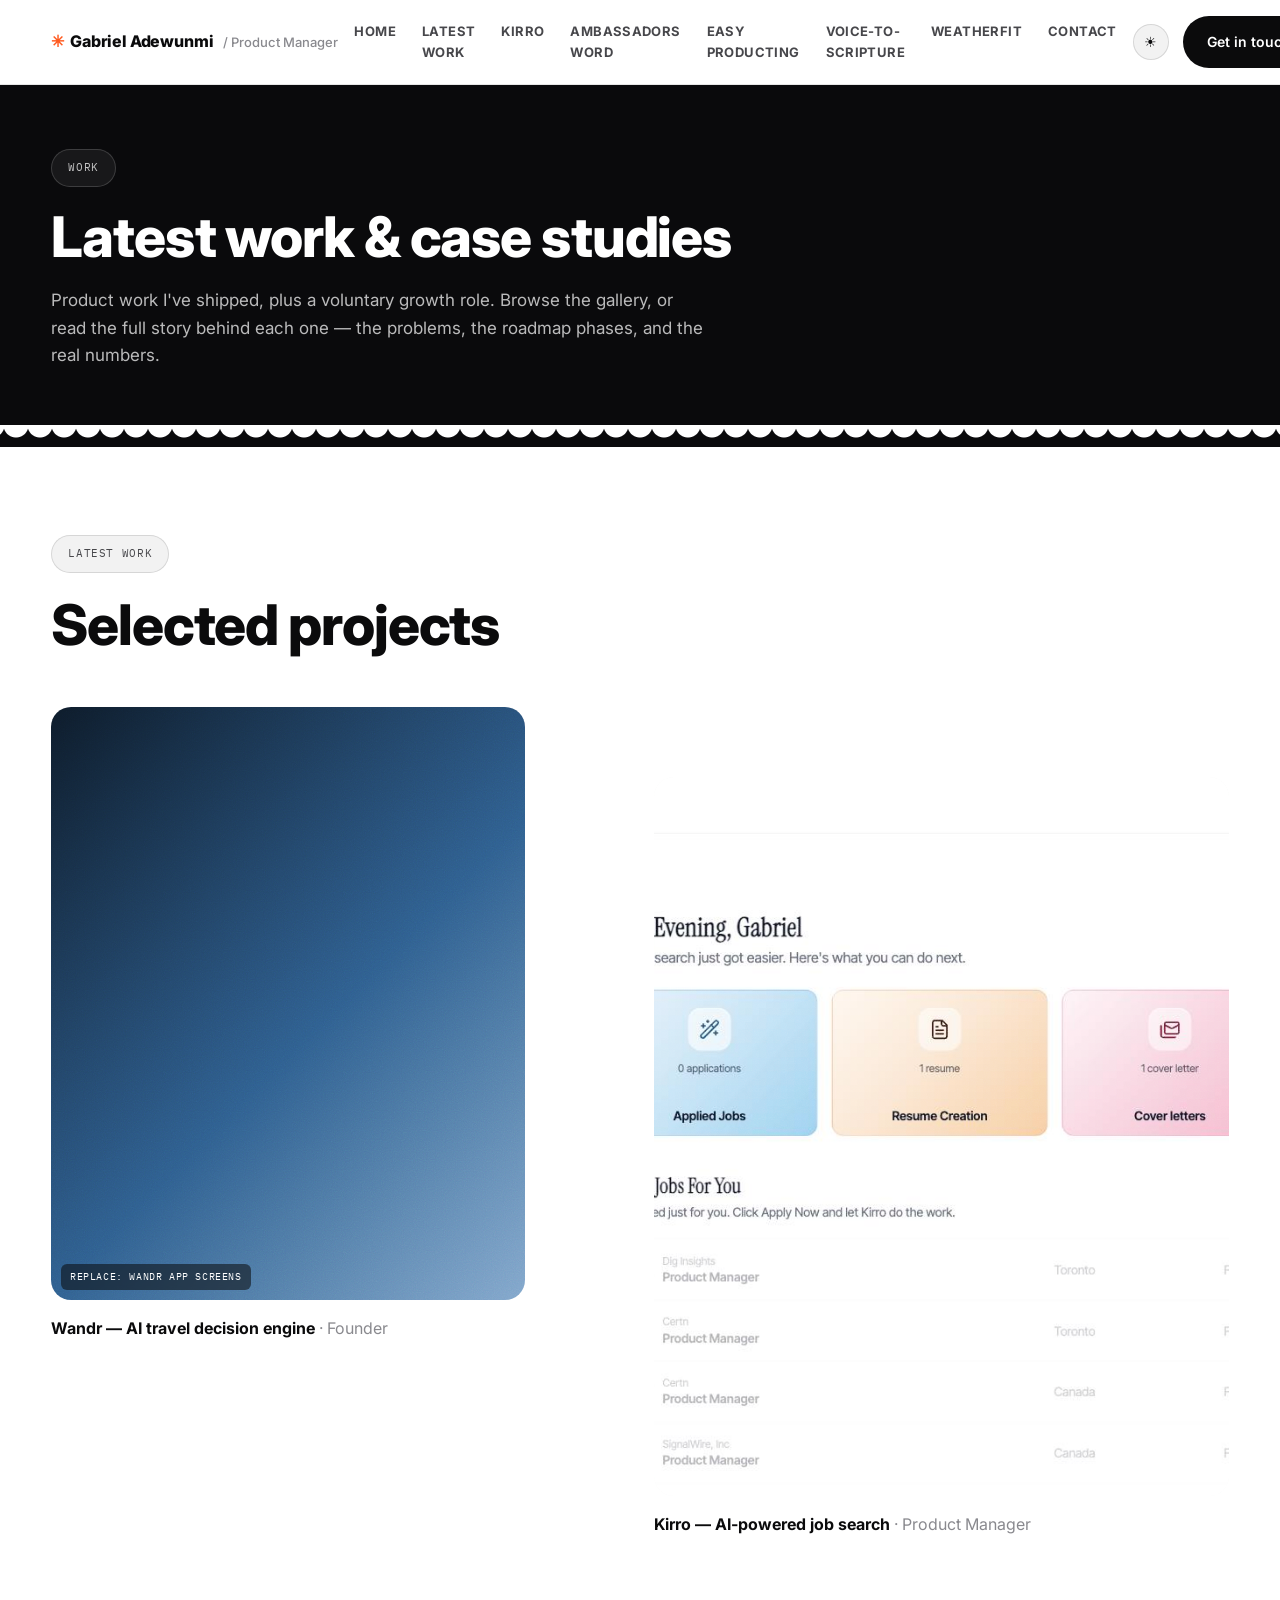
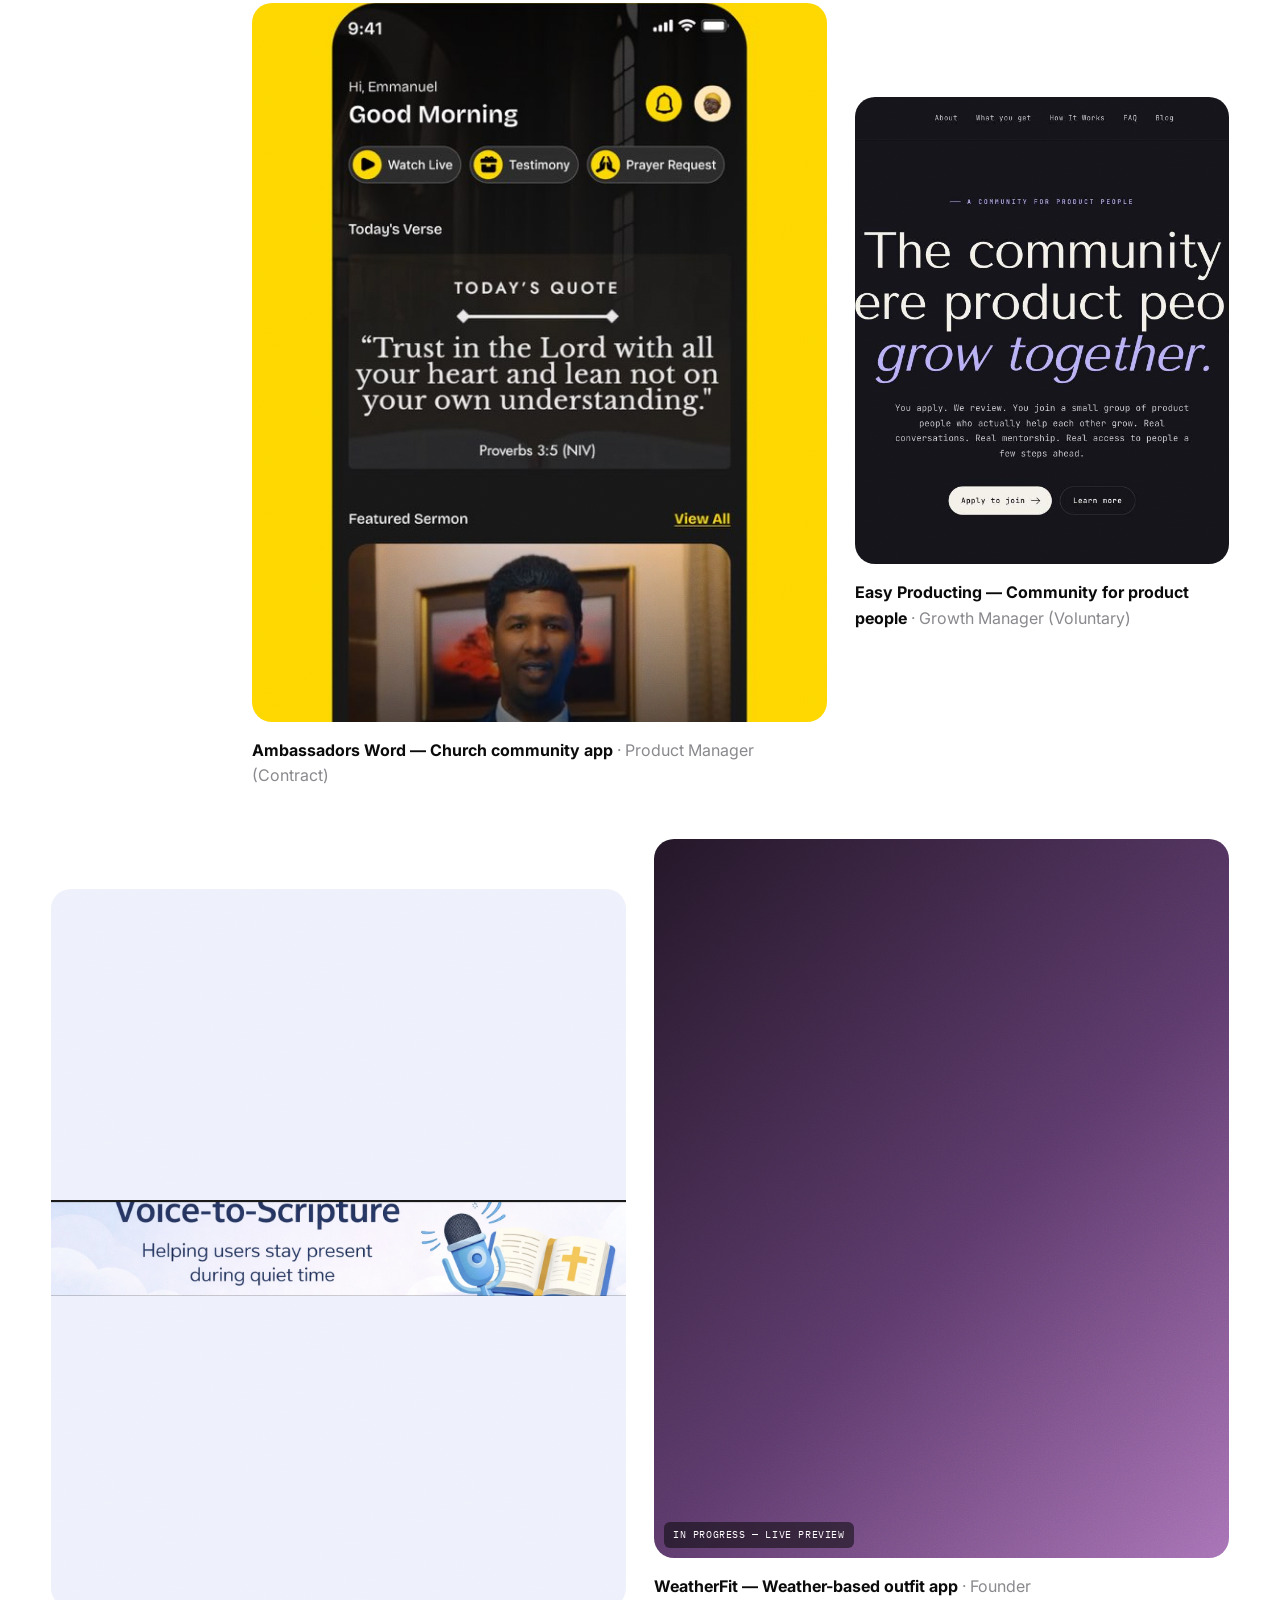
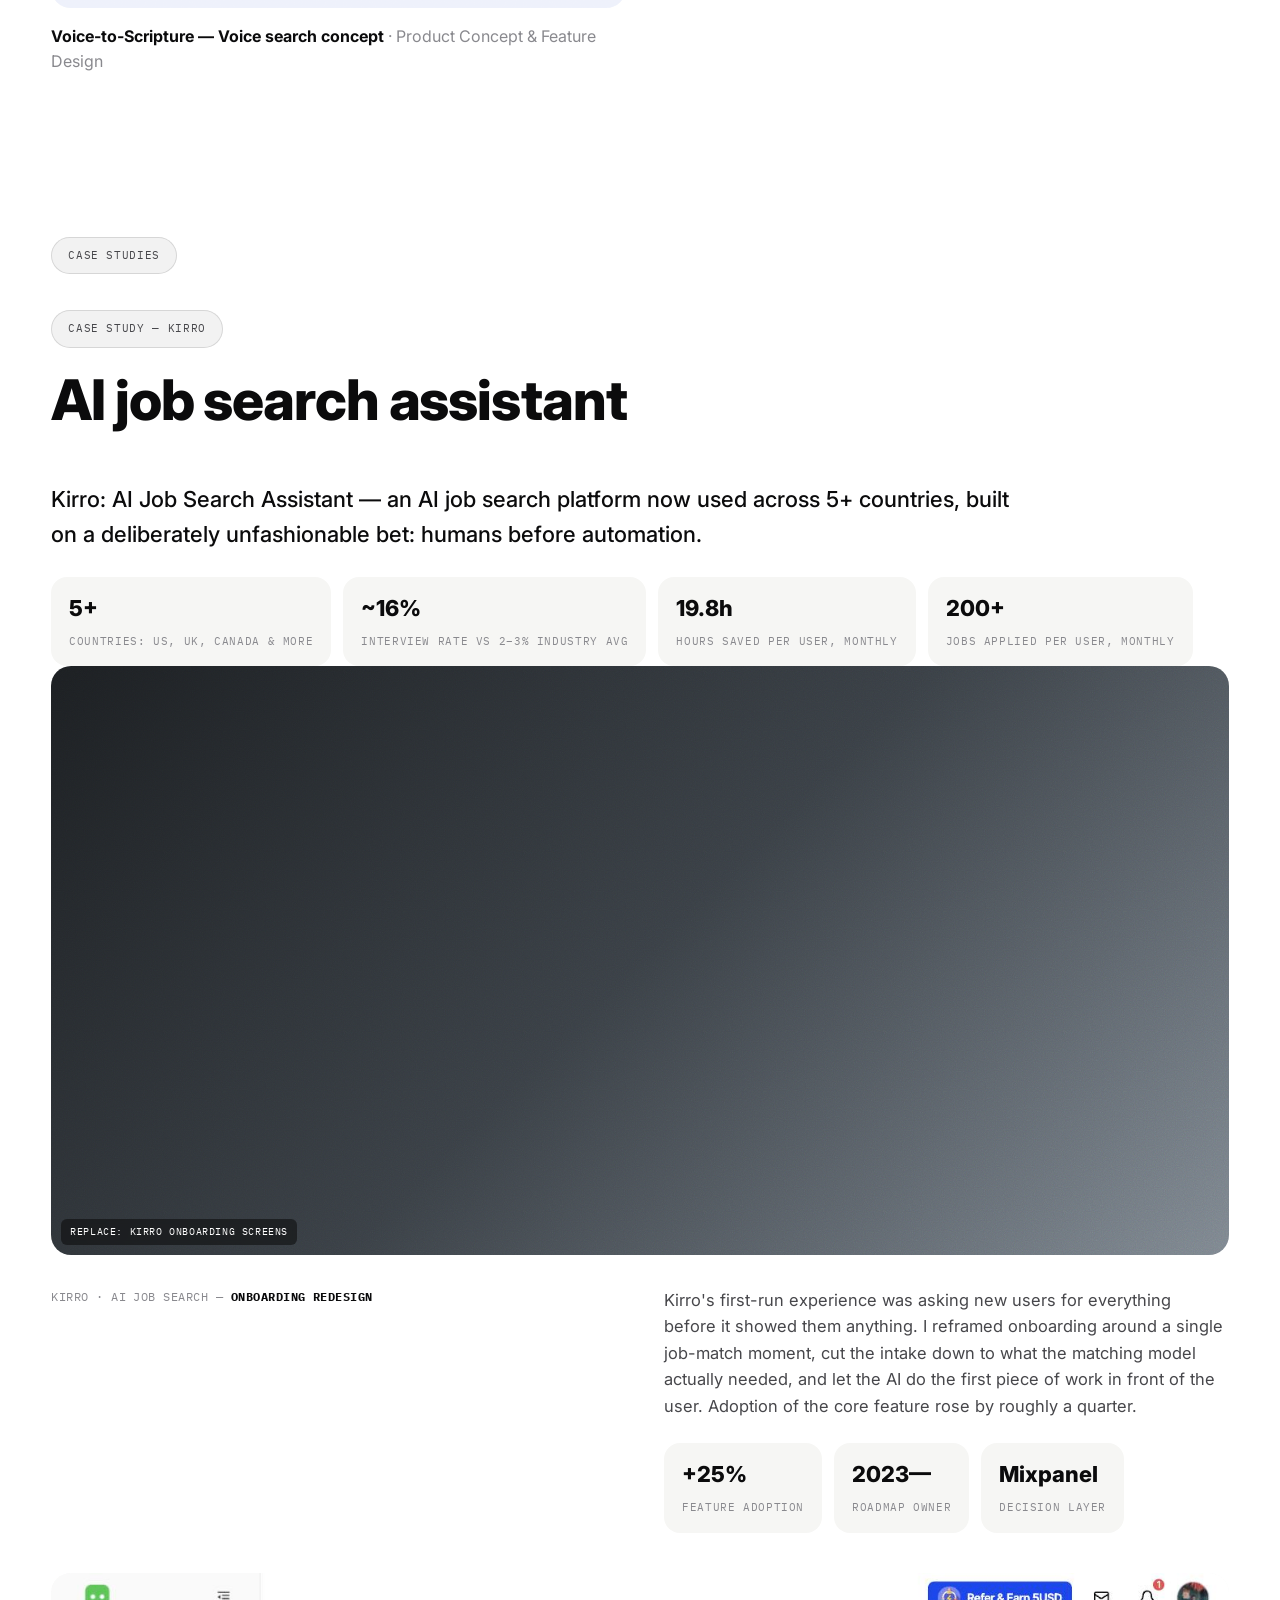
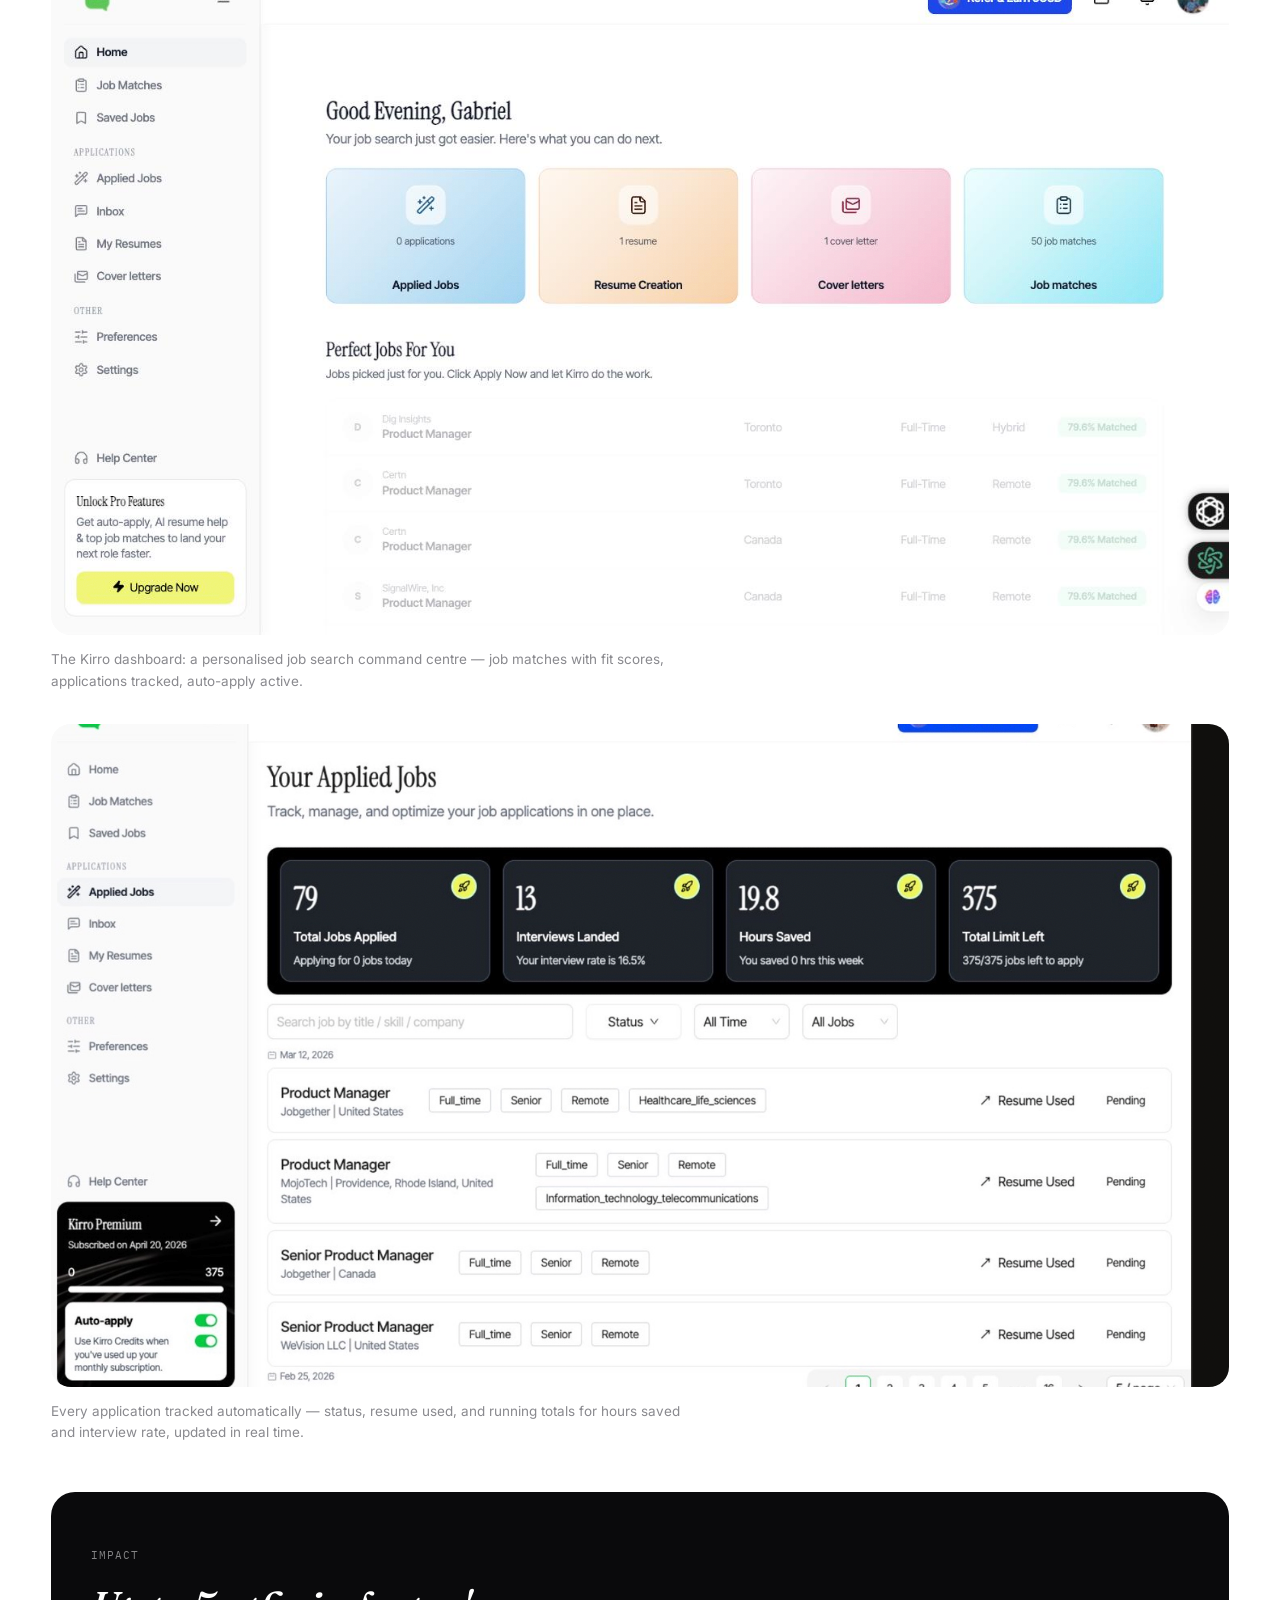
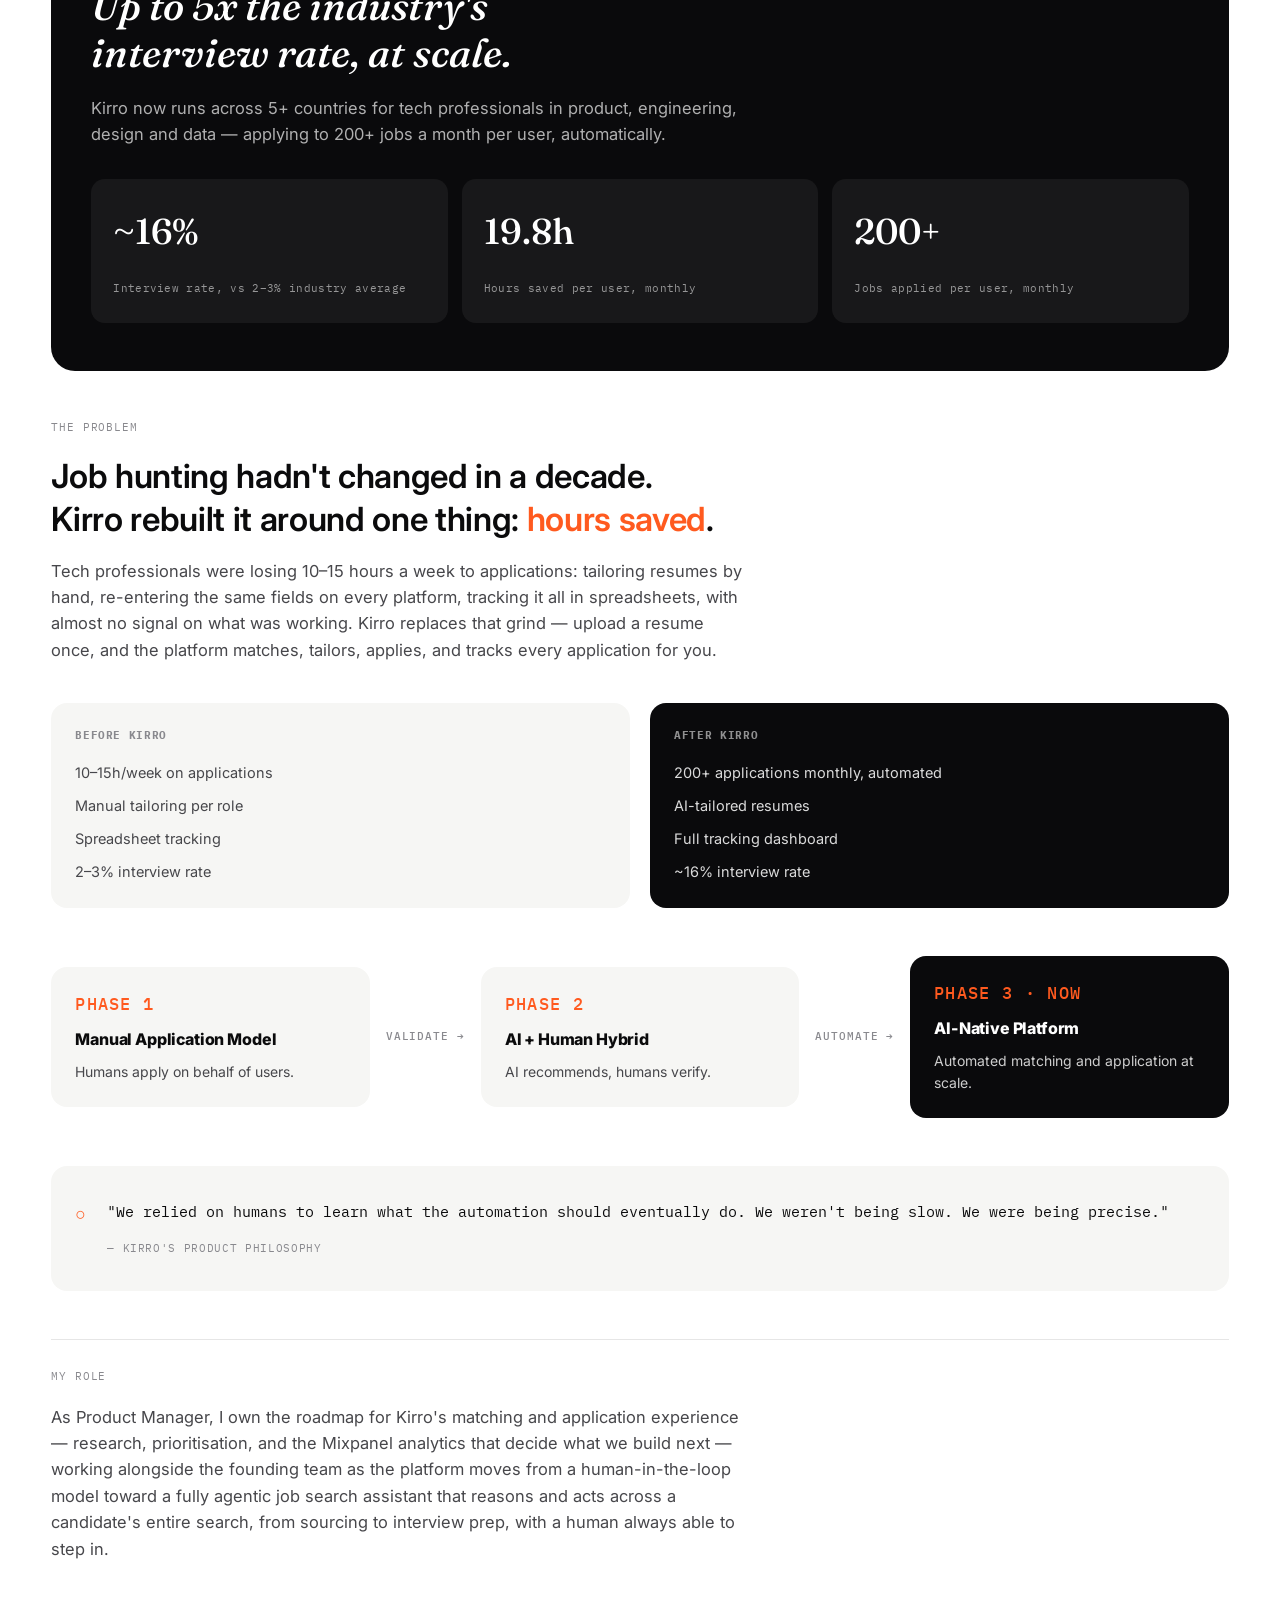
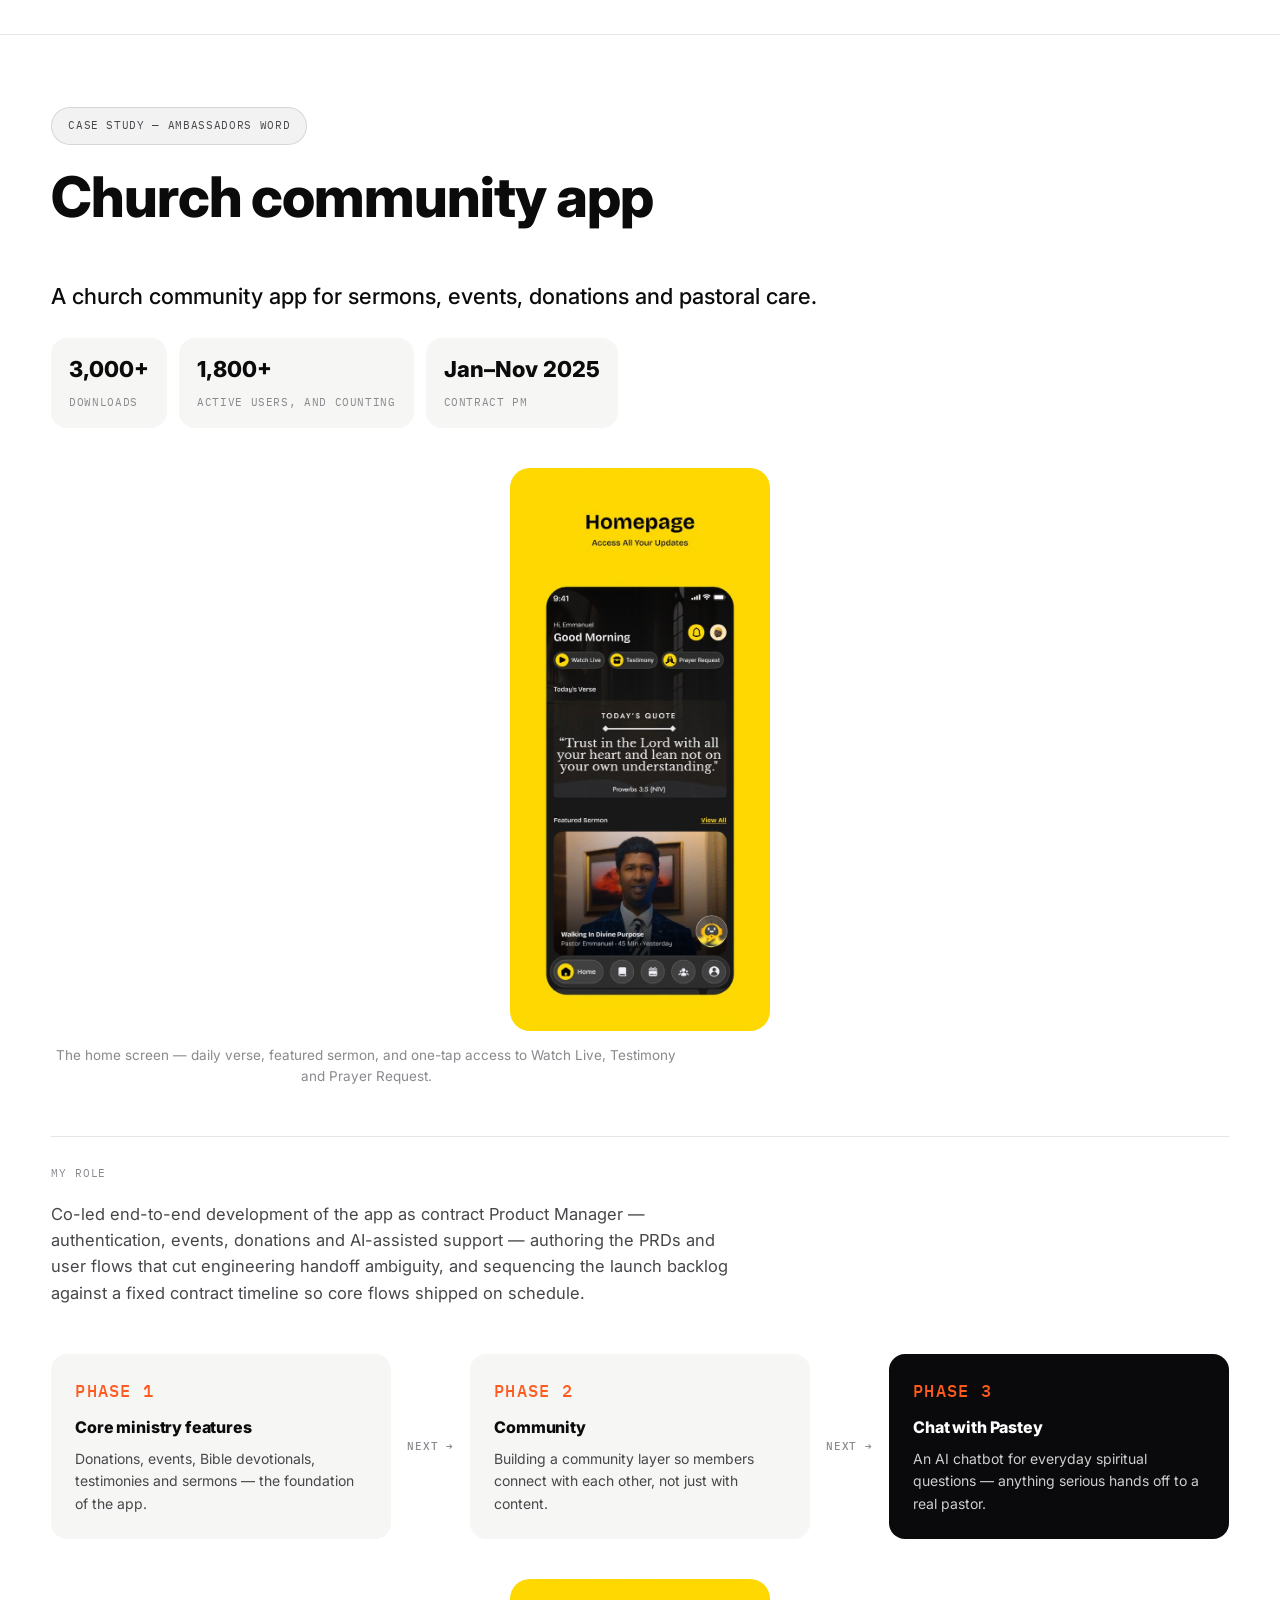
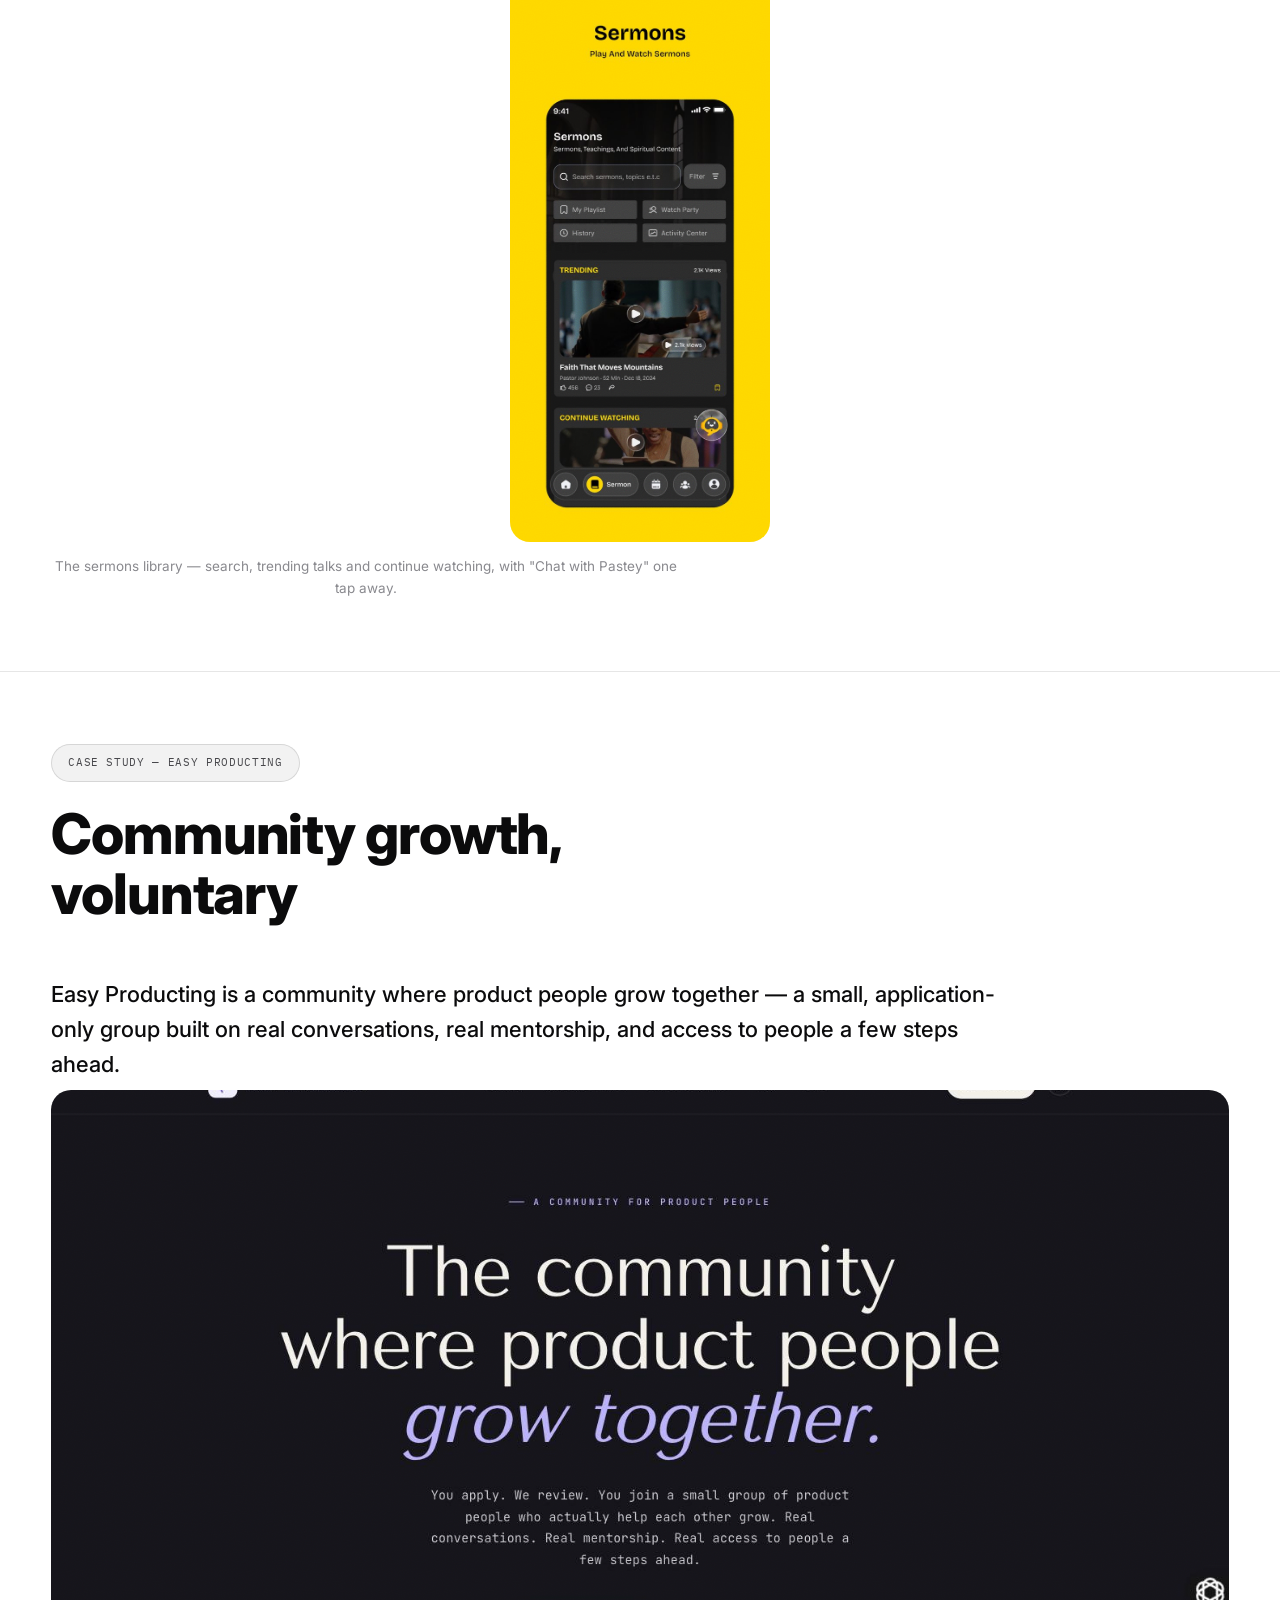
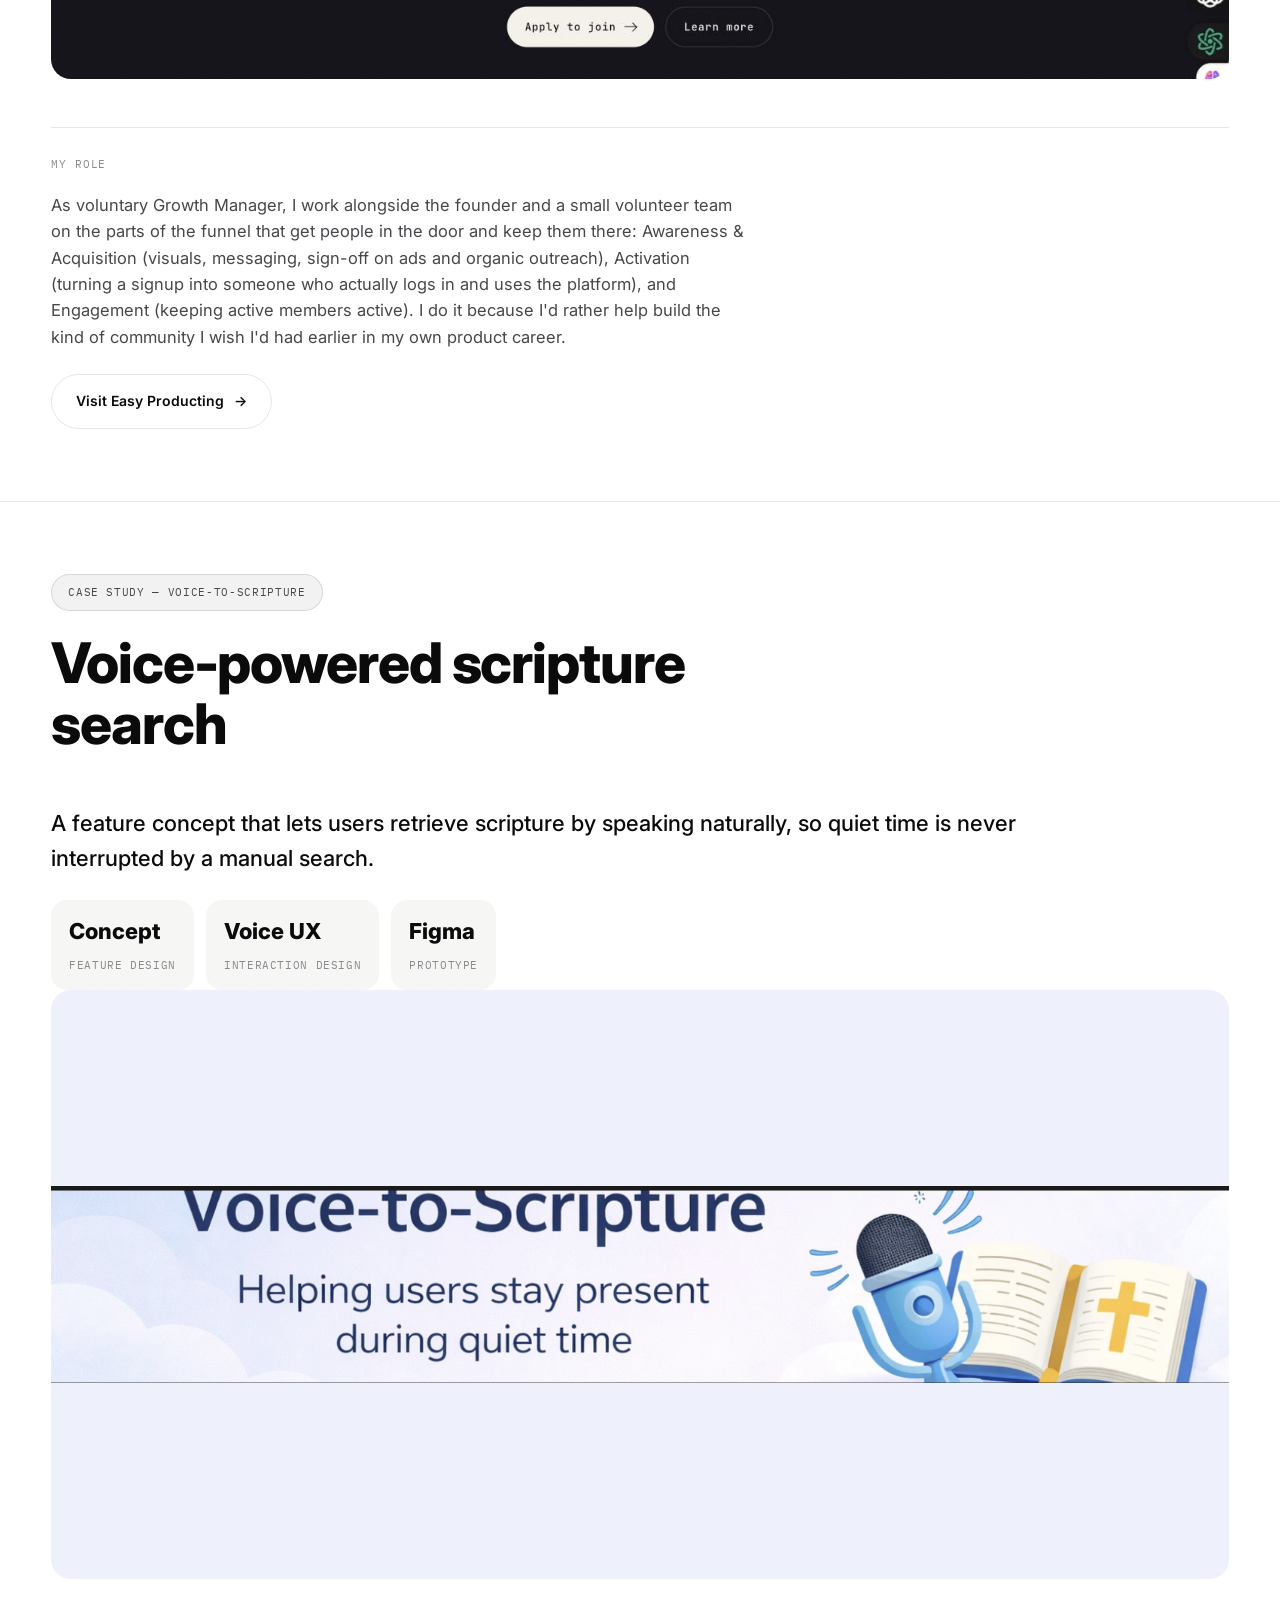
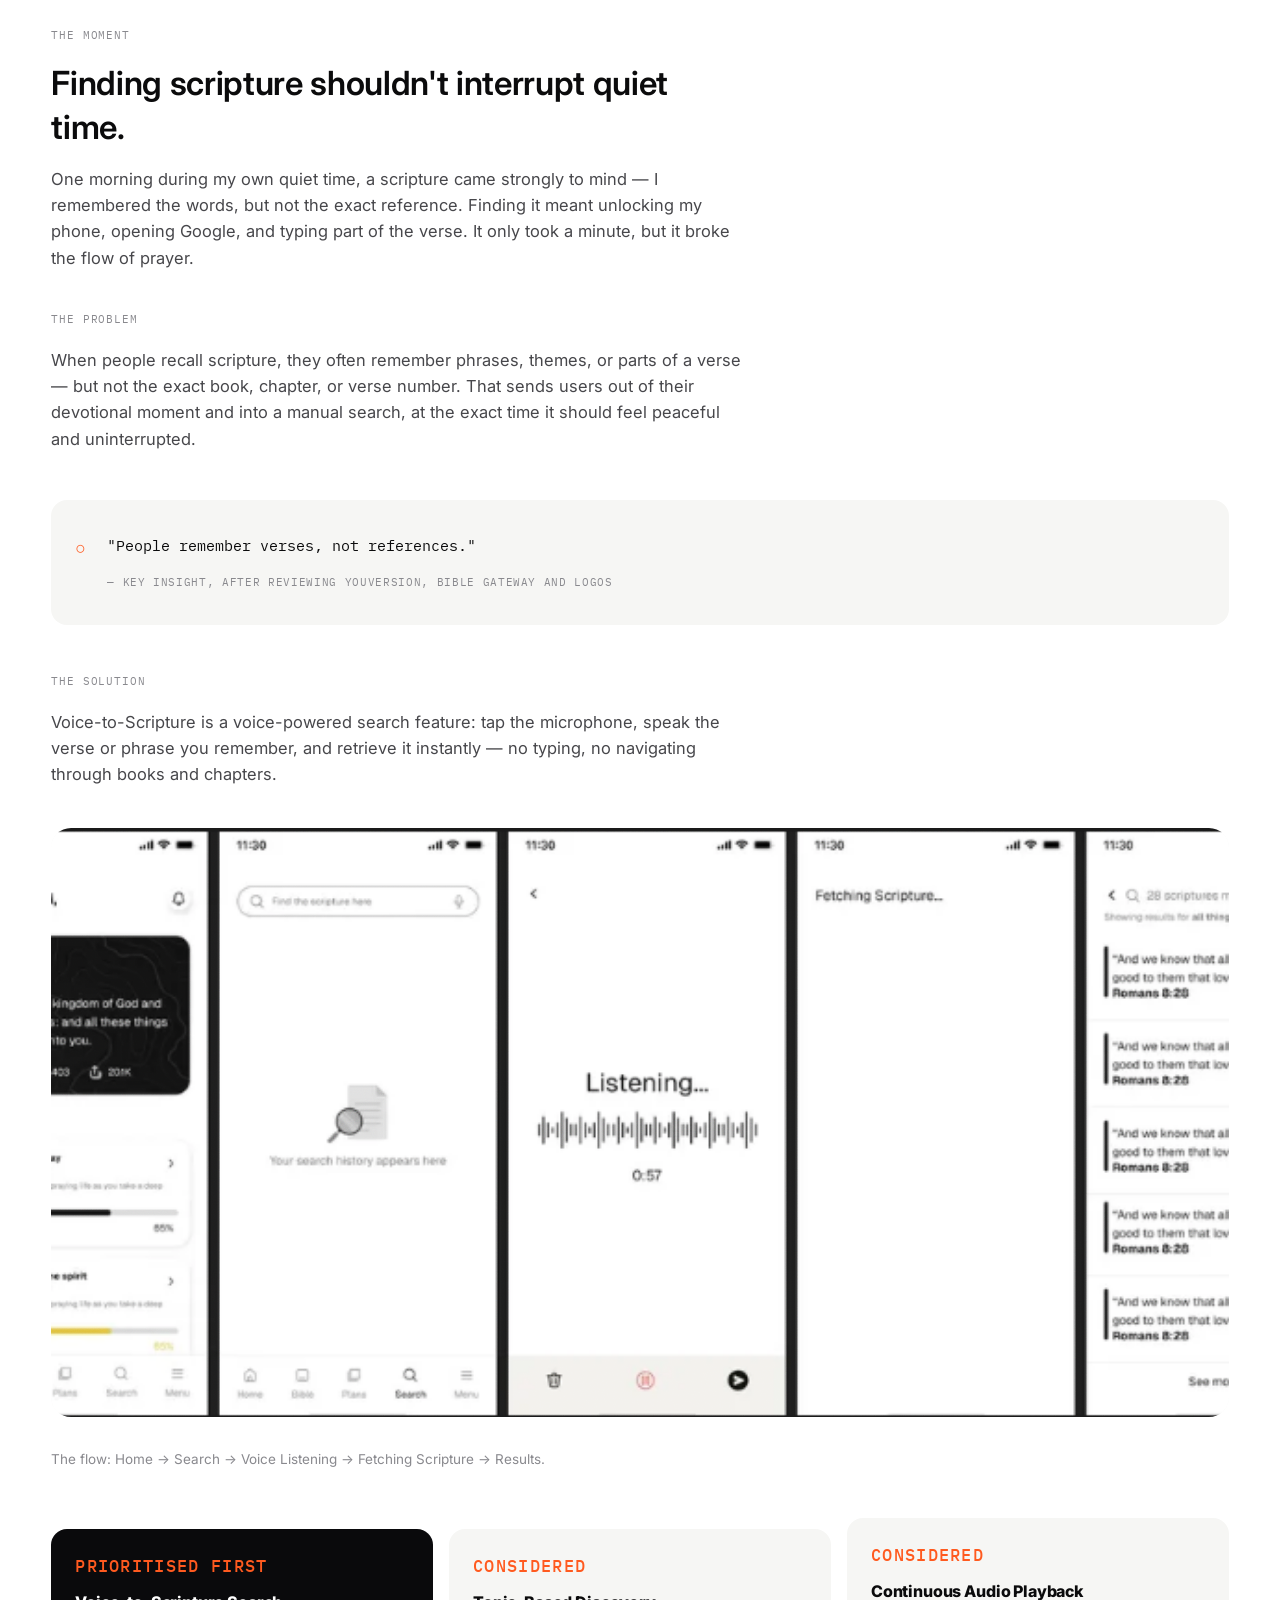
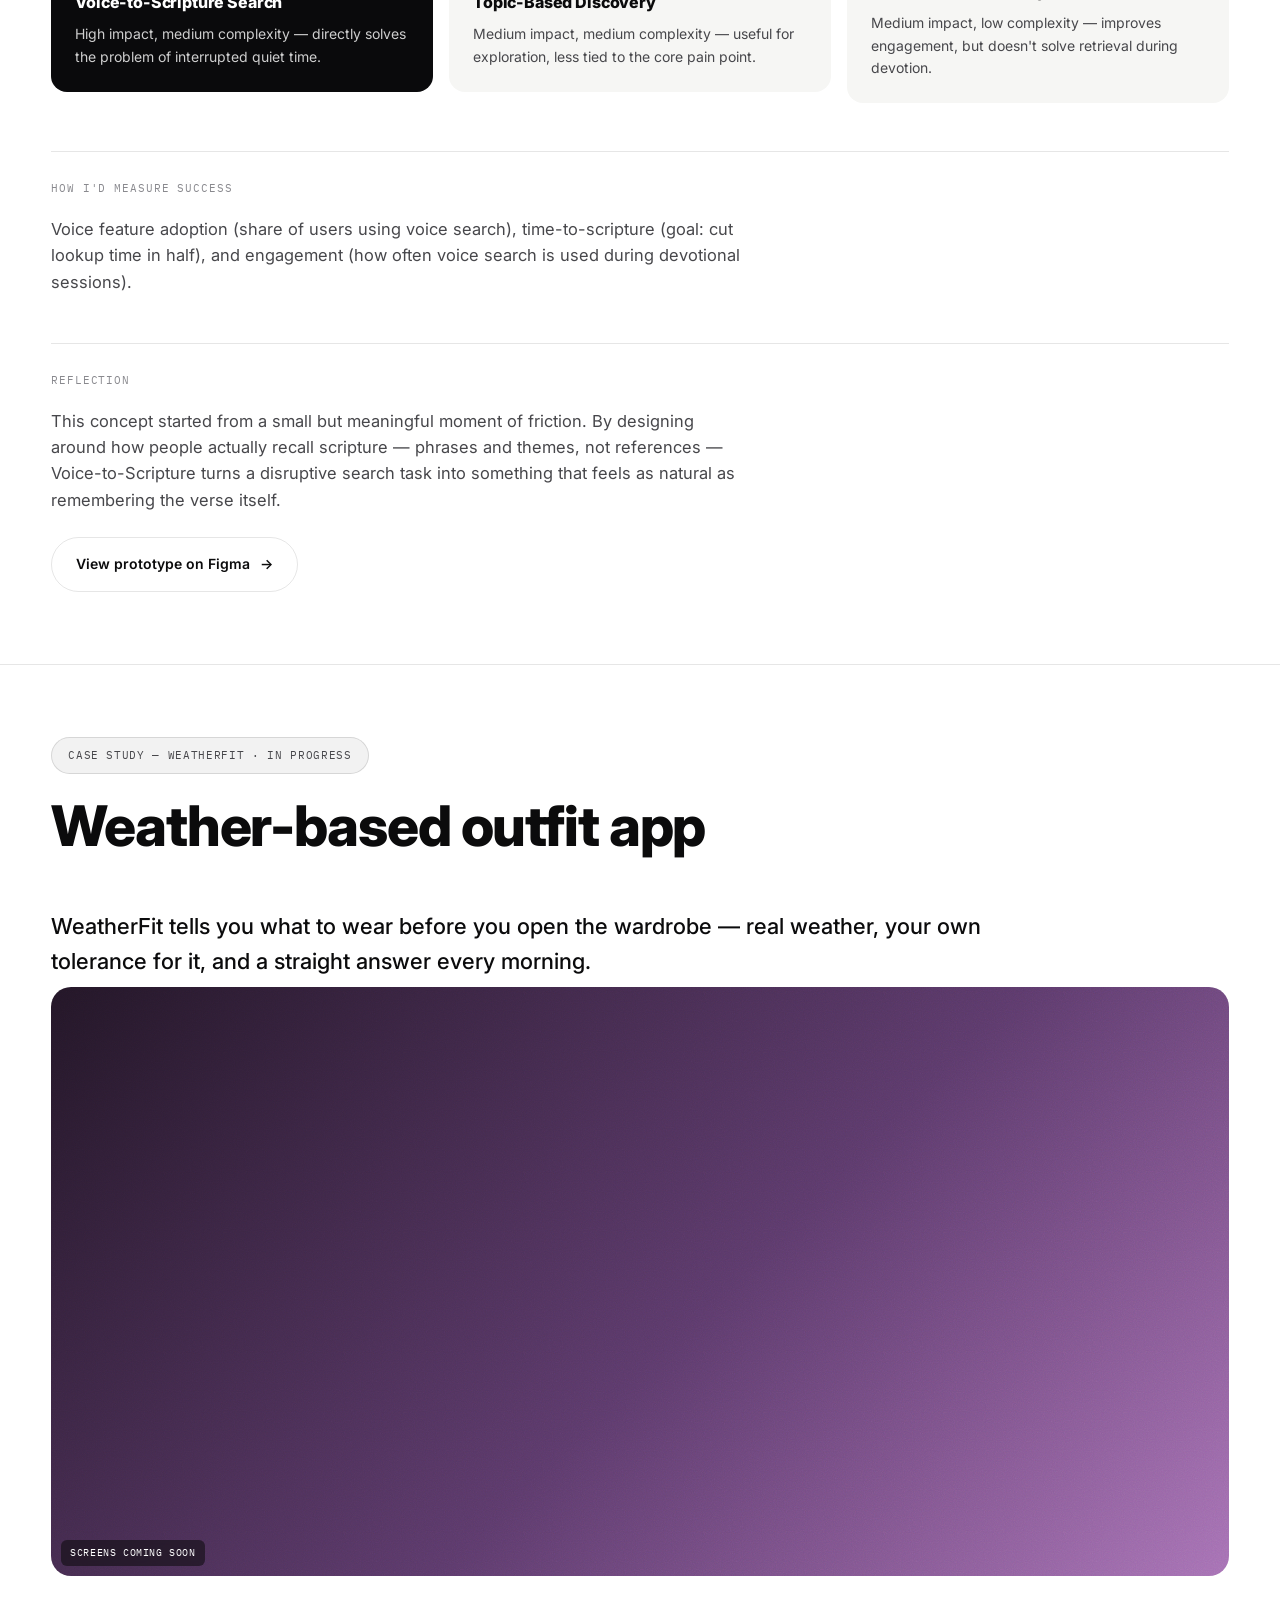
==== commit df1a0433: "Add real Applied Jobs dashboard and an elegant Impact panel to Kirro - Cropped a real, populated App" ====
--- a/work.html
+++ b/work.html
@@ -17,7 +17,7 @@
 </script>
 <link rel="preconnect" href="https://fonts.googleapis.com">
 <link rel="preconnect" href="https://fonts.gstatic.com" crossorigin>
-<link rel="stylesheet" href="https://fonts.googleapis.com/css2?family=Inter:wght@400;500;600;700;800;900&family=IBM+Plex+Mono:wght@400;500&display=swap">
+<link rel="stylesheet" href="https://fonts.googleapis.com/css2?family=Inter:wght@400;500;600;700;800;900&family=IBM+Plex+Mono:wght@400;500&family=Fraunces:ital,wght@0,500;1,500&display=swap">
 <link rel="stylesheet" href="styles.css">
 </head>
 <body>
@@ -152,6 +152,22 @@
     </div>
     <p class="dash-caption rv">The Kirro dashboard: a personalised job search command centre — job matches with fit scores, applications tracked, auto-apply active.</p>
 
+    <div class="dash-image ph rv" style="margin-top:32px;">
+      <img src="kirro-applied-jobs.jpg" alt="Kirro Applied Jobs dashboard tracking every application, interview rate and hours saved">
+    </div>
+    <p class="dash-caption rv">Every application tracked automatically — status, resume used, and running totals for hours saved and interview rate, updated in real time.</p>
+
+    <div class="impact-panel rv">
+      <span class="impact-eyebrow">Impact</span>
+      <h3 class="impact-headline">Up to 5x the industry's interview rate, at scale.</h3>
+      <p>Kirro now runs across 5+ countries for tech professionals in product, engineering, design and data — applying to 200+ jobs a month per user, automatically.</p>
+      <div class="impact-stats">
+        <div class="impact-stat"><b>~16%</b><span>Interview rate, vs 2–3% industry average</span></div>
+        <div class="impact-stat"><b>19.8h</b><span>Hours saved per user, monthly</span></div>
+        <div class="impact-stat"><b>200+</b><span>Jobs applied per user, monthly</span></div>
+      </div>
+    </div>
+
     <div class="rv">
       <span class="eyebrow" style="margin-top:48px;">The problem</span>
       <p class="lede" style="max-width:32ch;">Job hunting hadn't changed in a decade. Kirro rebuilt it around one thing: <em>hours saved</em>.</p>
--- a/styles.css
+++ b/styles.css
@@ -215,6 +215,10 @@
 .hero-buttons{display:flex;gap:14px;flex-wrap:wrap;}
 .hero-portrait{
   width:min(220px,32vw);aspect-ratio:3/4;flex-shrink:0;border-radius:20px;
+  box-shadow:0 0 90px 14px rgba(255,90,31,.22);
+  overflow:visible;
+  -webkit-mask-image:radial-gradient(72% 82% at 50% 38%, #000 50%, transparent 100%);
+  mask-image:radial-gradient(72% 82% at 50% 38%, #000 50%, transparent 100%);
 }
 
 /* ---------- placeholders ---------- */
@@ -291,6 +295,35 @@
 .dash-image{width:100%;aspect-ratio:16/9;margin:40px 0 14px;}
 .phone-shot{width:min(260px,60vw);aspect-ratio:600/1299;margin:40px auto 14px;}
 .dash-caption{font-size:13.5px;color:var(--mute);margin:0;max-width:70ch;}
+
+/* ---------- impact panel (dark highlight module within a case study) ---------- */
+.impact-panel{
+  background:var(--night);color:#fff;border-radius:24px;
+  padding:clamp(28px,4vw,48px) clamp(22px,4vw,40px);margin:48px 0;
+}
+.impact-eyebrow{
+  font-family:'IBM Plex Mono',monospace;font-size:11px;letter-spacing:.08em;
+  text-transform:uppercase;color:rgba(255,255,255,.5);
+}
+.impact-headline{
+  font-family:'Fraunces',serif;font-style:italic;font-weight:500;
+  font-size:clamp(26px,3.4vw,40px);line-height:1.18;max-width:22ch;
+  margin:16px 0 18px;color:#fff;
+}
+.impact-panel > p{max-width:68ch;color:rgba(255,255,255,.68);margin:0 0 32px;}
+.impact-stats{display:grid;grid-template-columns:repeat(3,1fr);gap:14px;}
+.impact-stat{background:rgba(255,255,255,.06);border-radius:14px;padding:24px 22px;}
+.impact-stat b{
+  font-family:'Fraunces',serif;font-weight:500;font-size:clamp(28px,2.8vw,38px);
+  display:block;margin-bottom:12px;color:#fff;
+}
+.impact-stat span{
+  font-family:'IBM Plex Mono',monospace;font-size:11px;letter-spacing:.03em;
+  color:rgba(255,255,255,.55);line-height:1.5;
+}
+@media (max-width:640px){
+  .impact-stats{grid-template-columns:1fr;}
+}
 
 .before-after{display:grid;grid-template-columns:1fr 1fr;gap:20px;margin-top:40px;}
 .before-after .col{padding:24px;border-radius:16px;background:var(--bg-soft);}
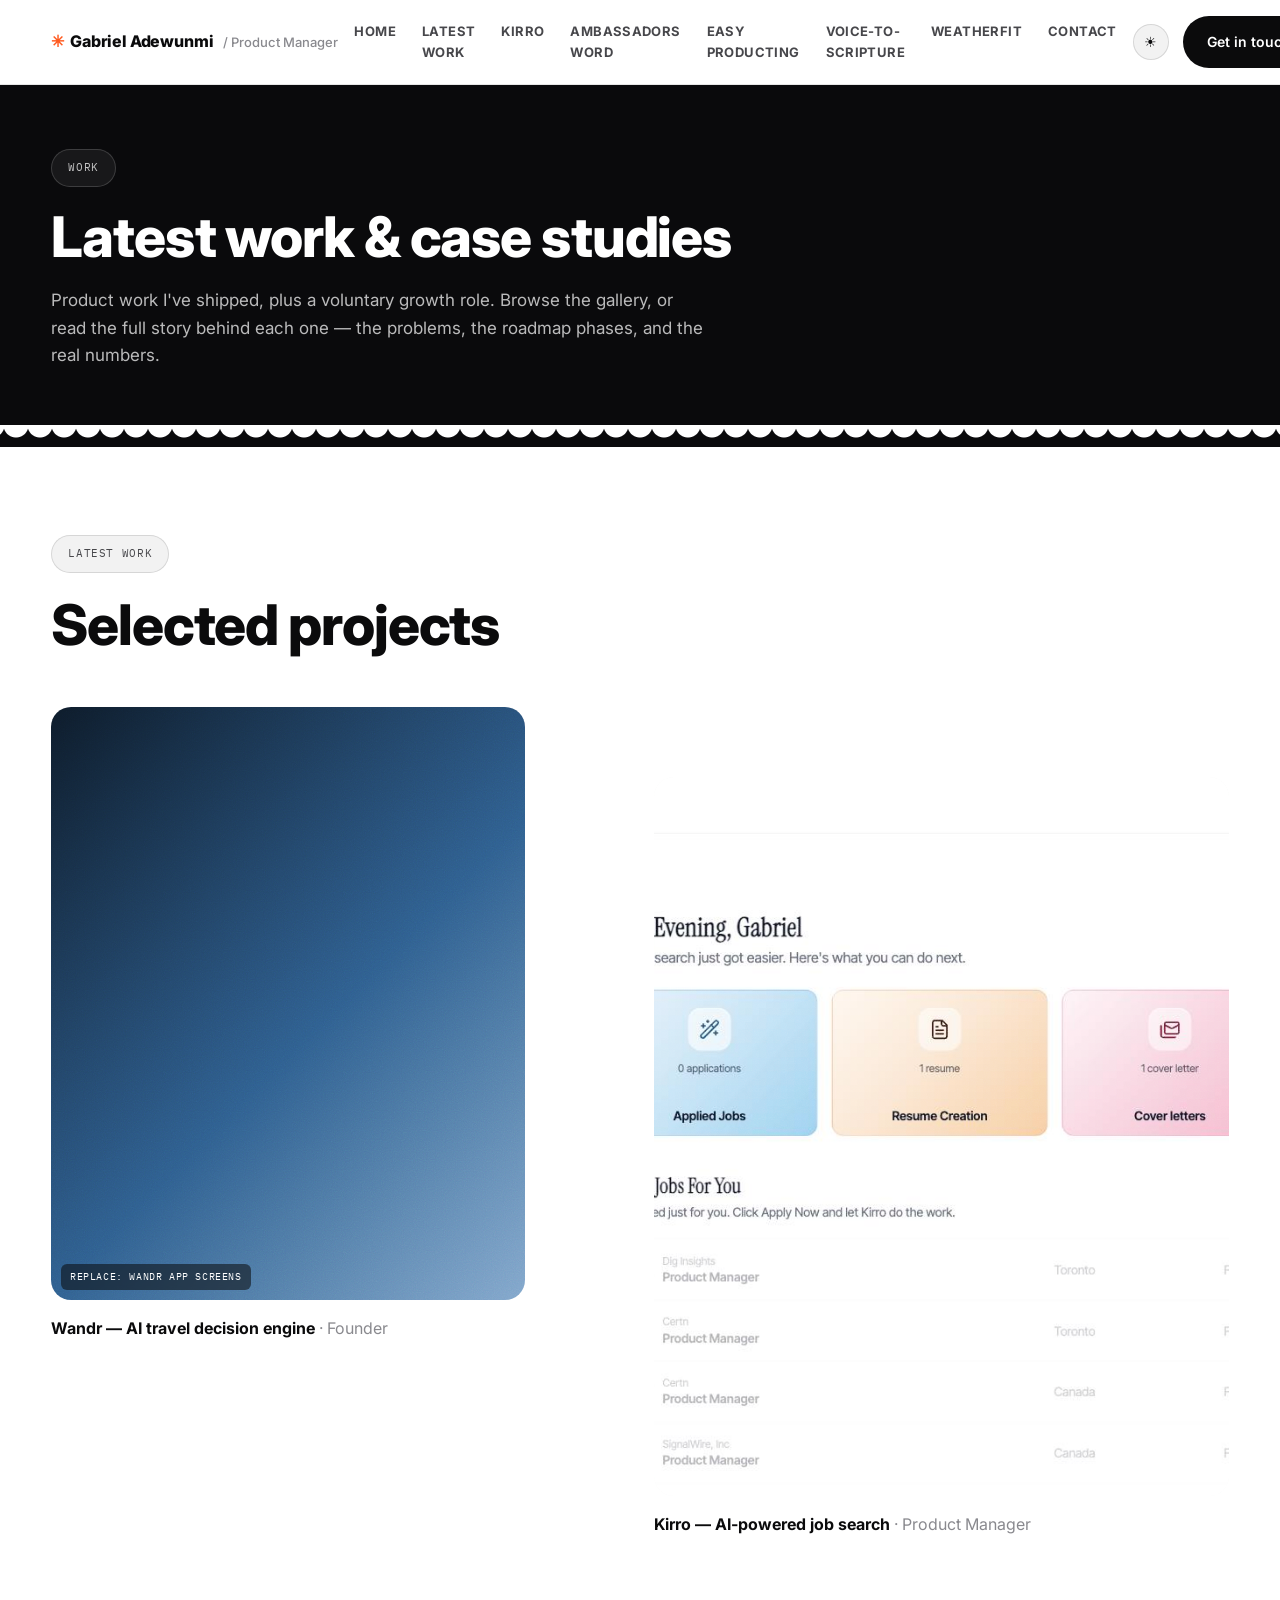
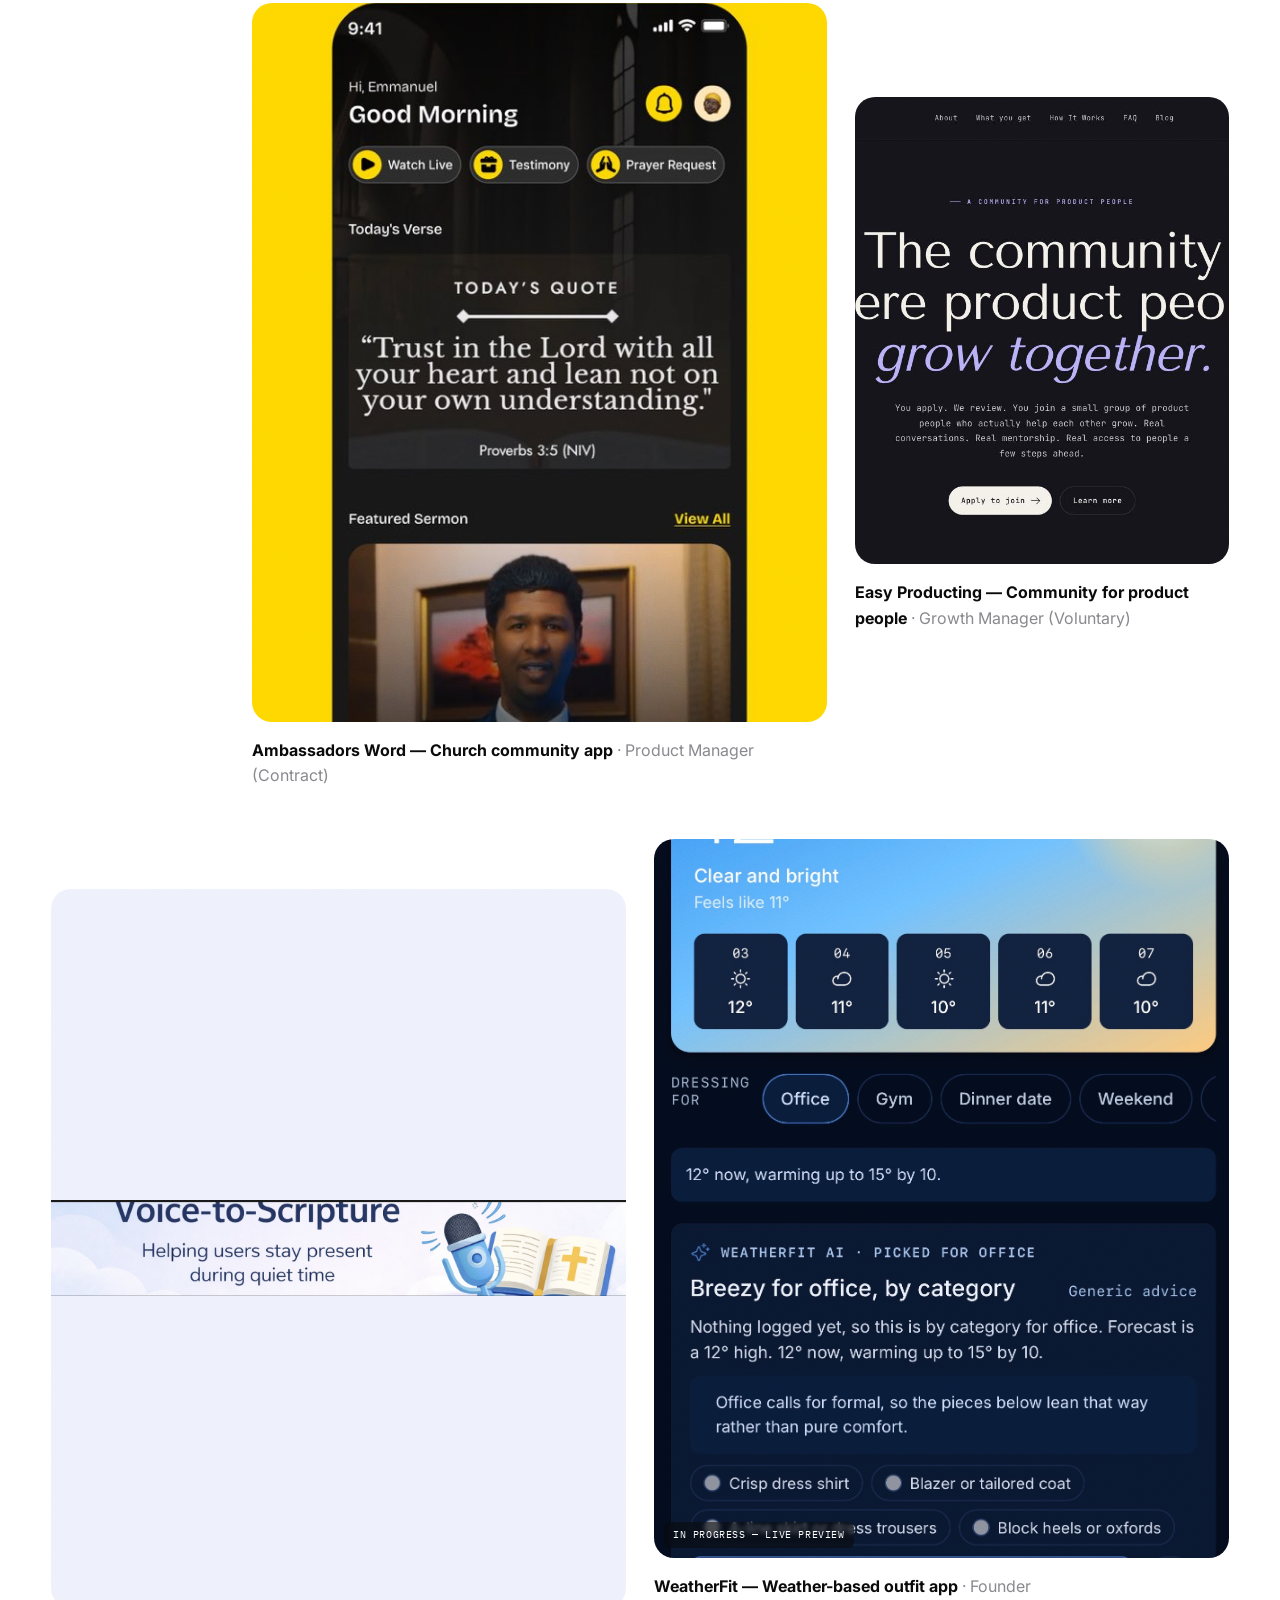
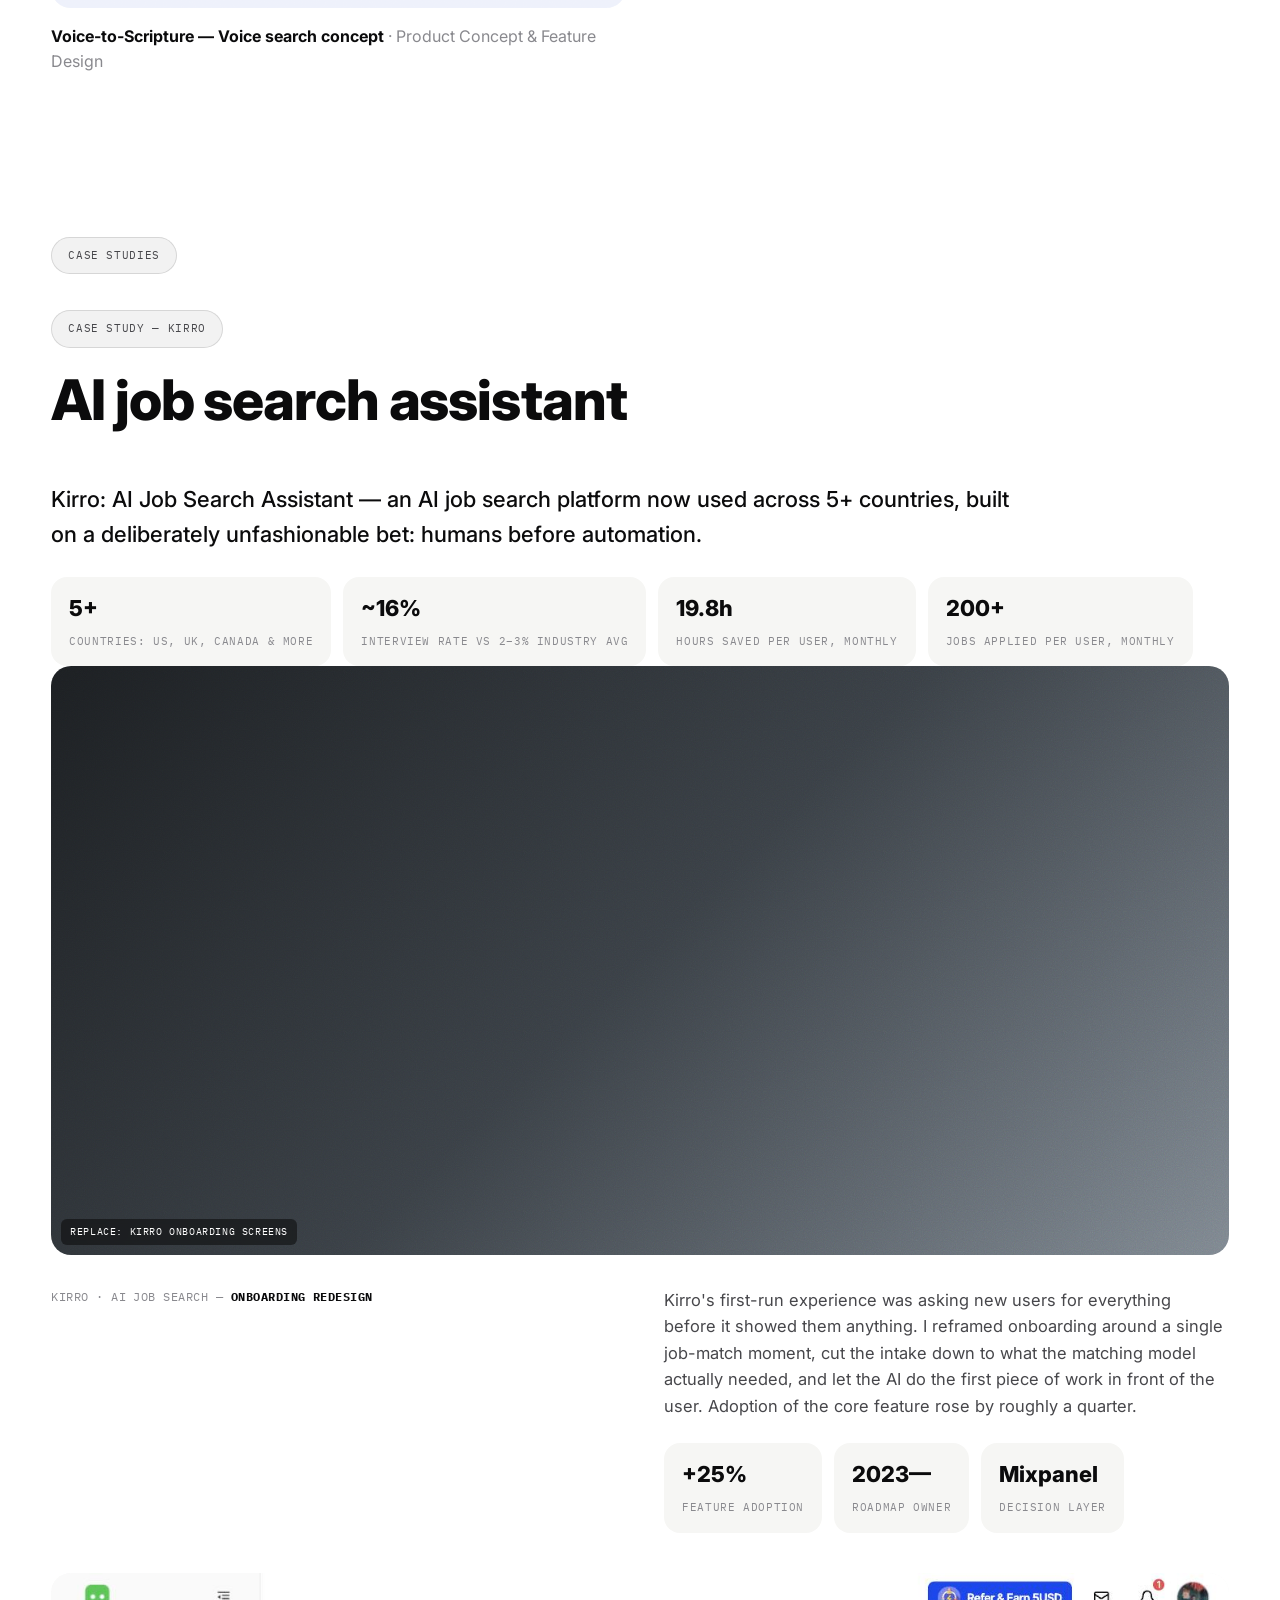
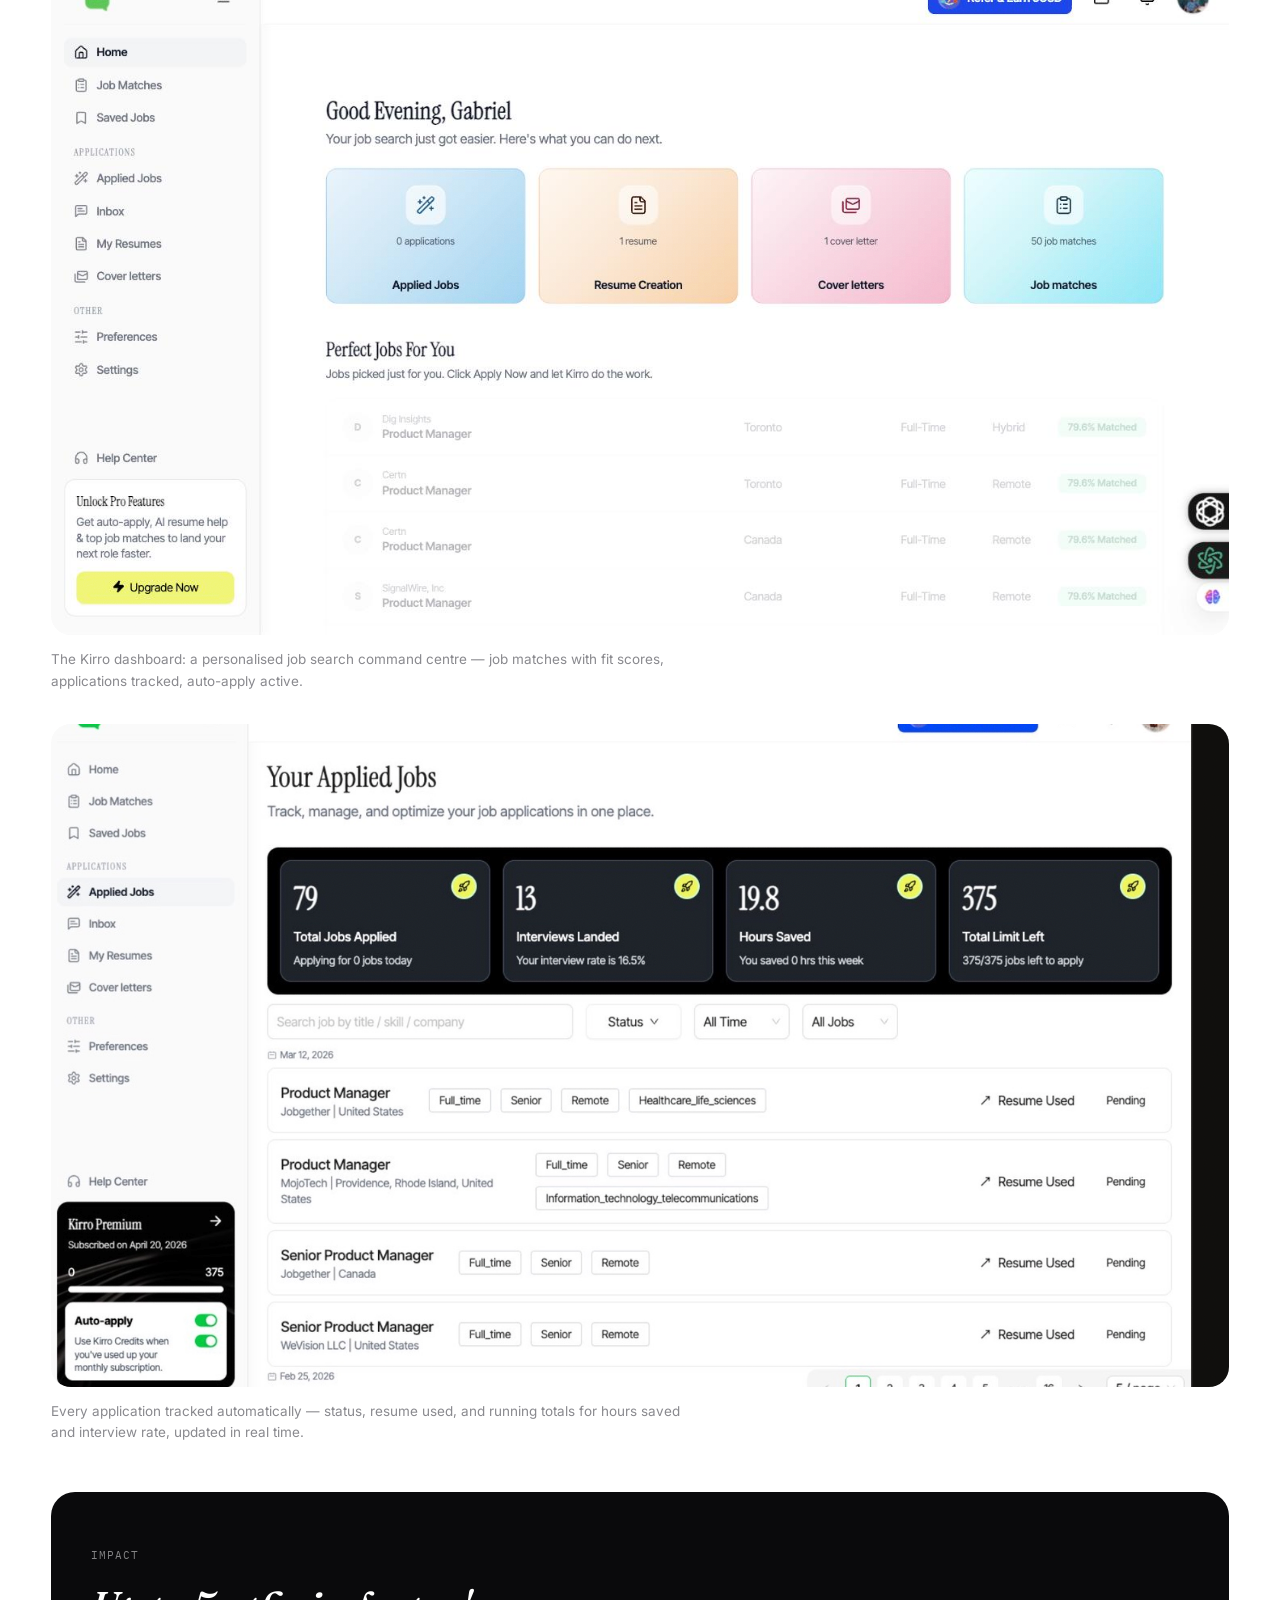
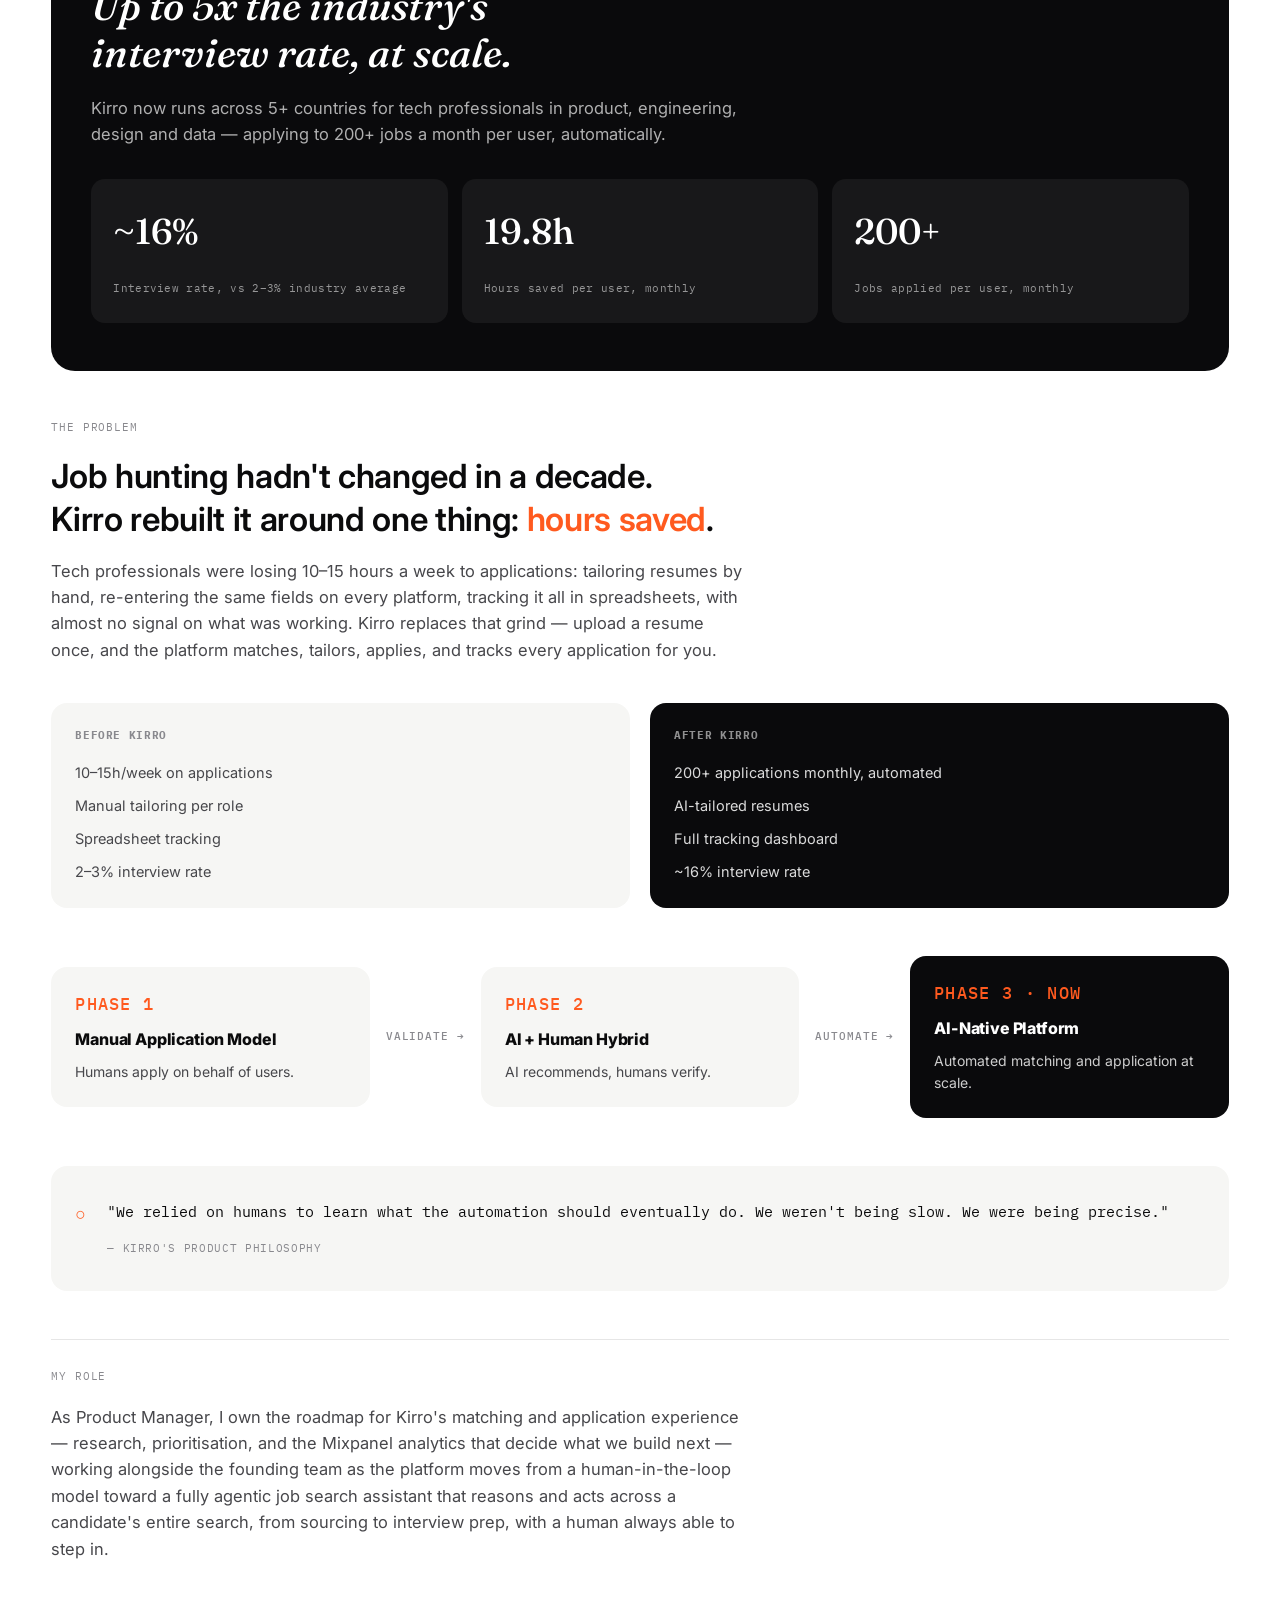
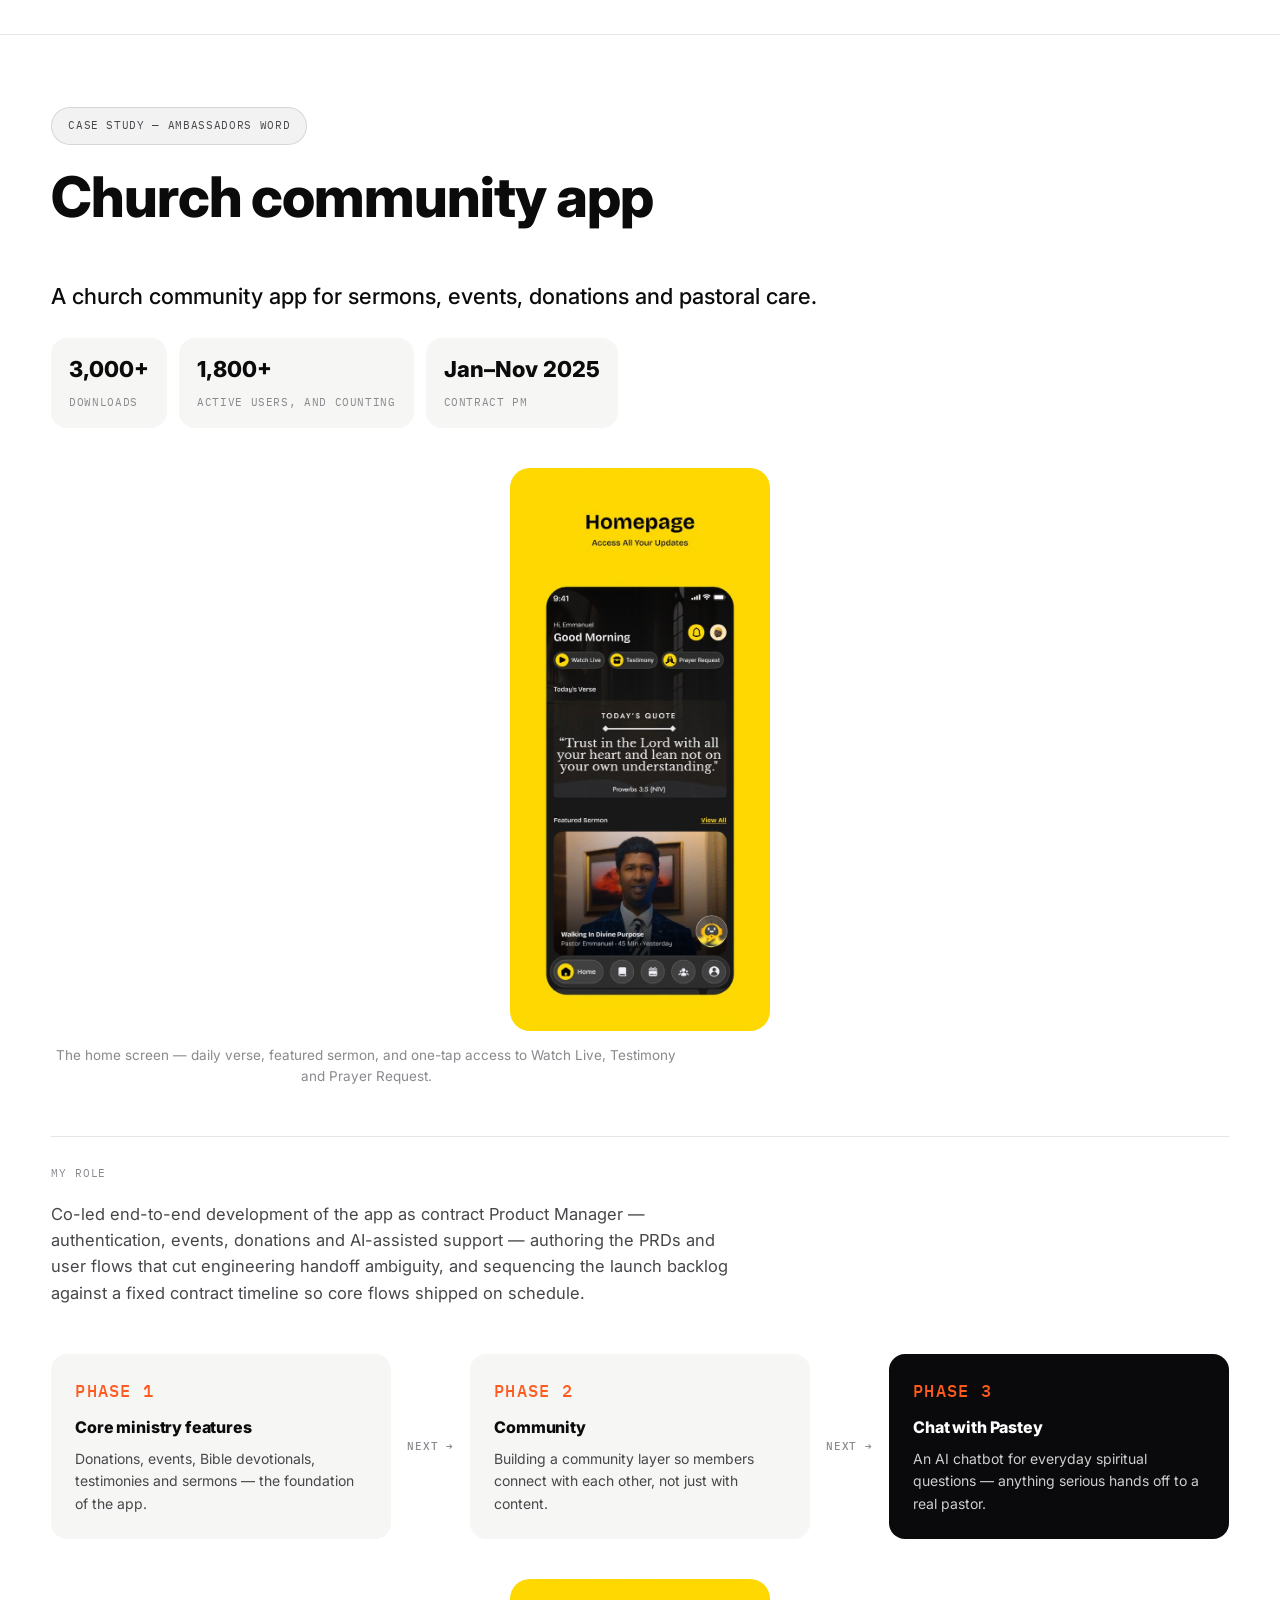
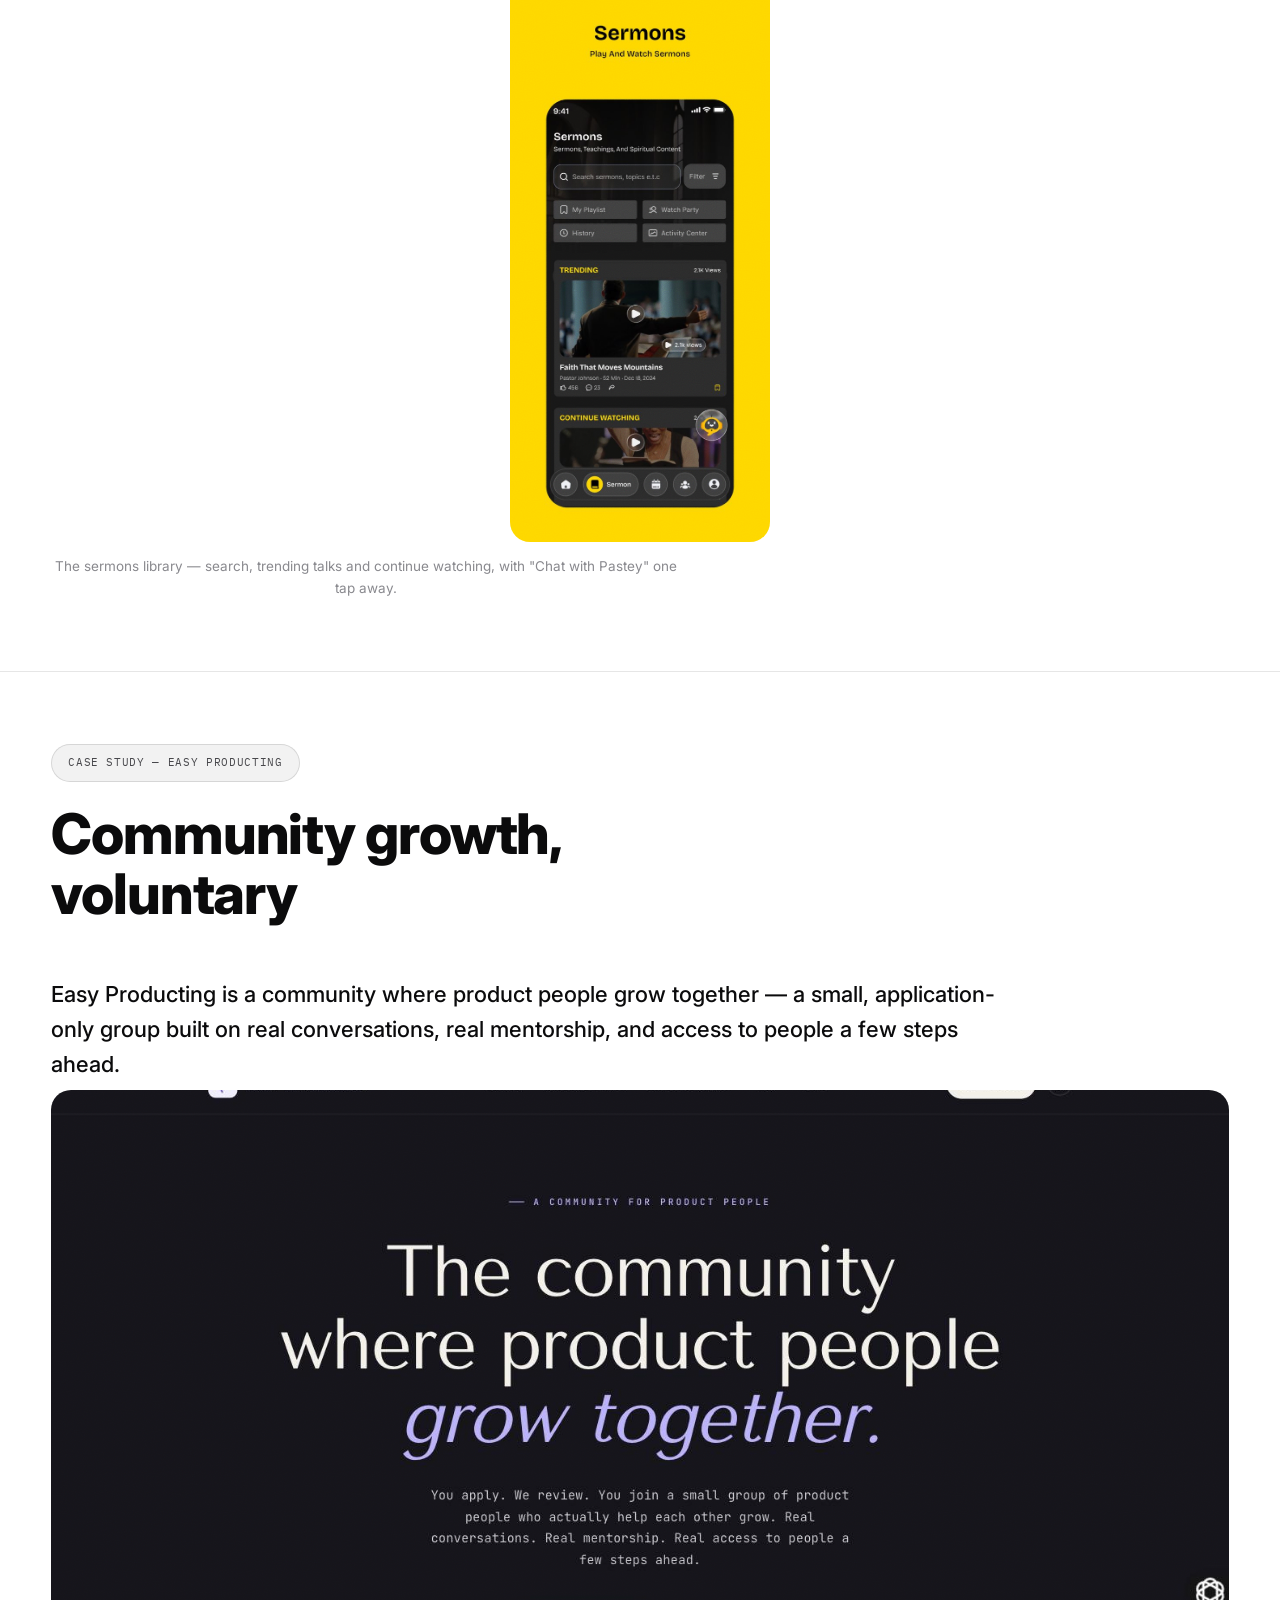
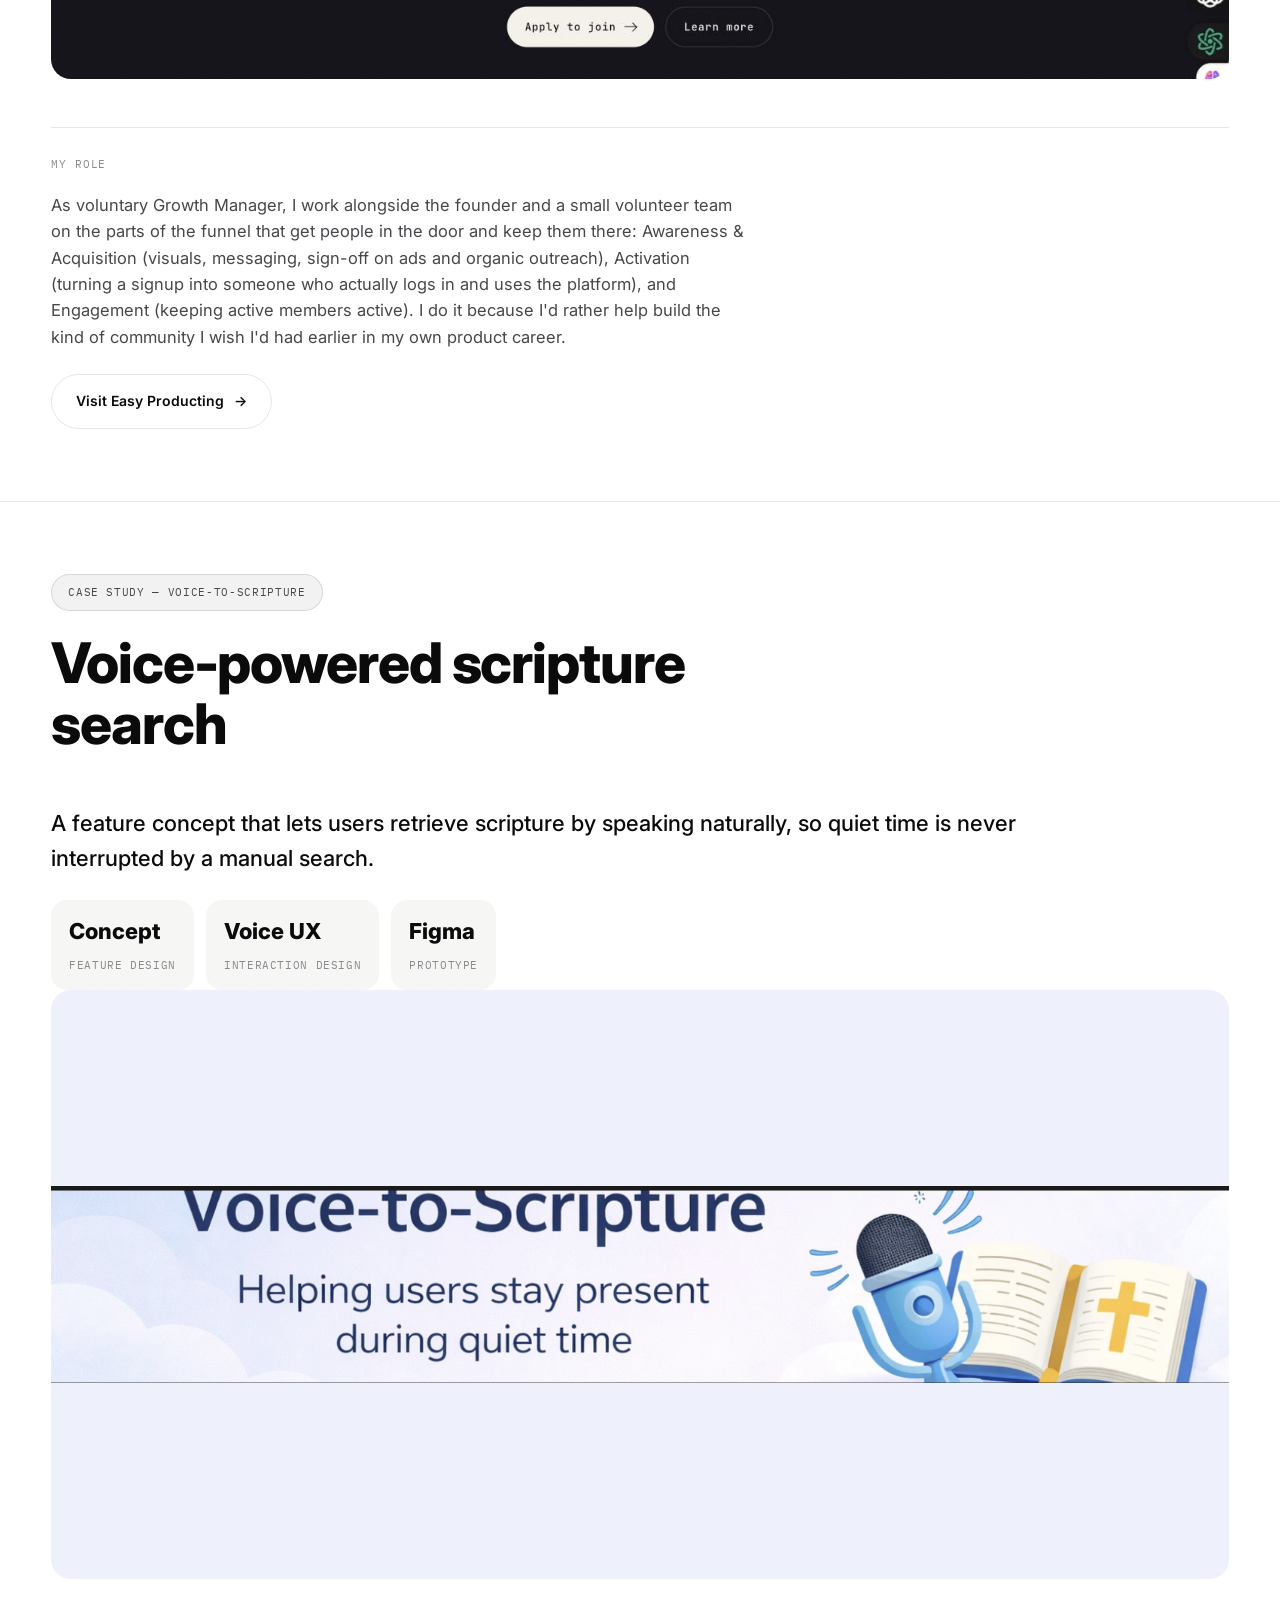
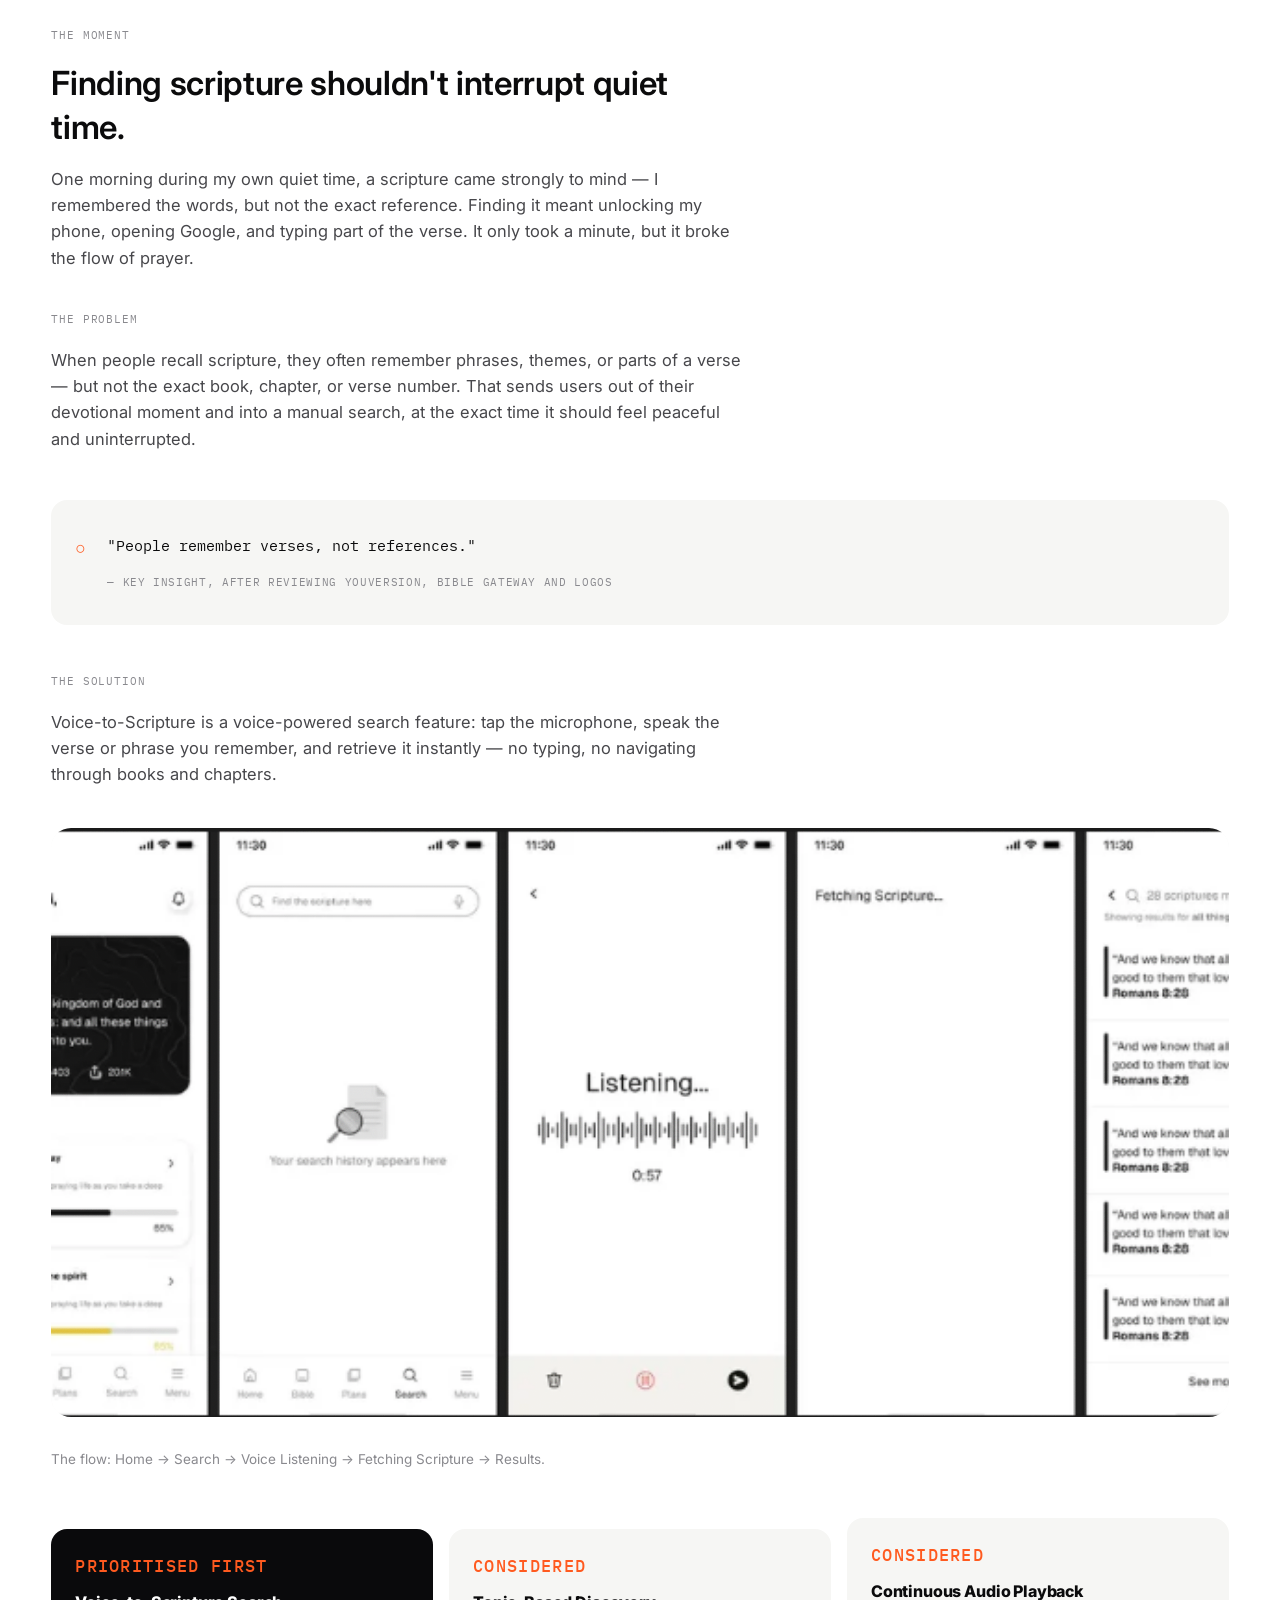
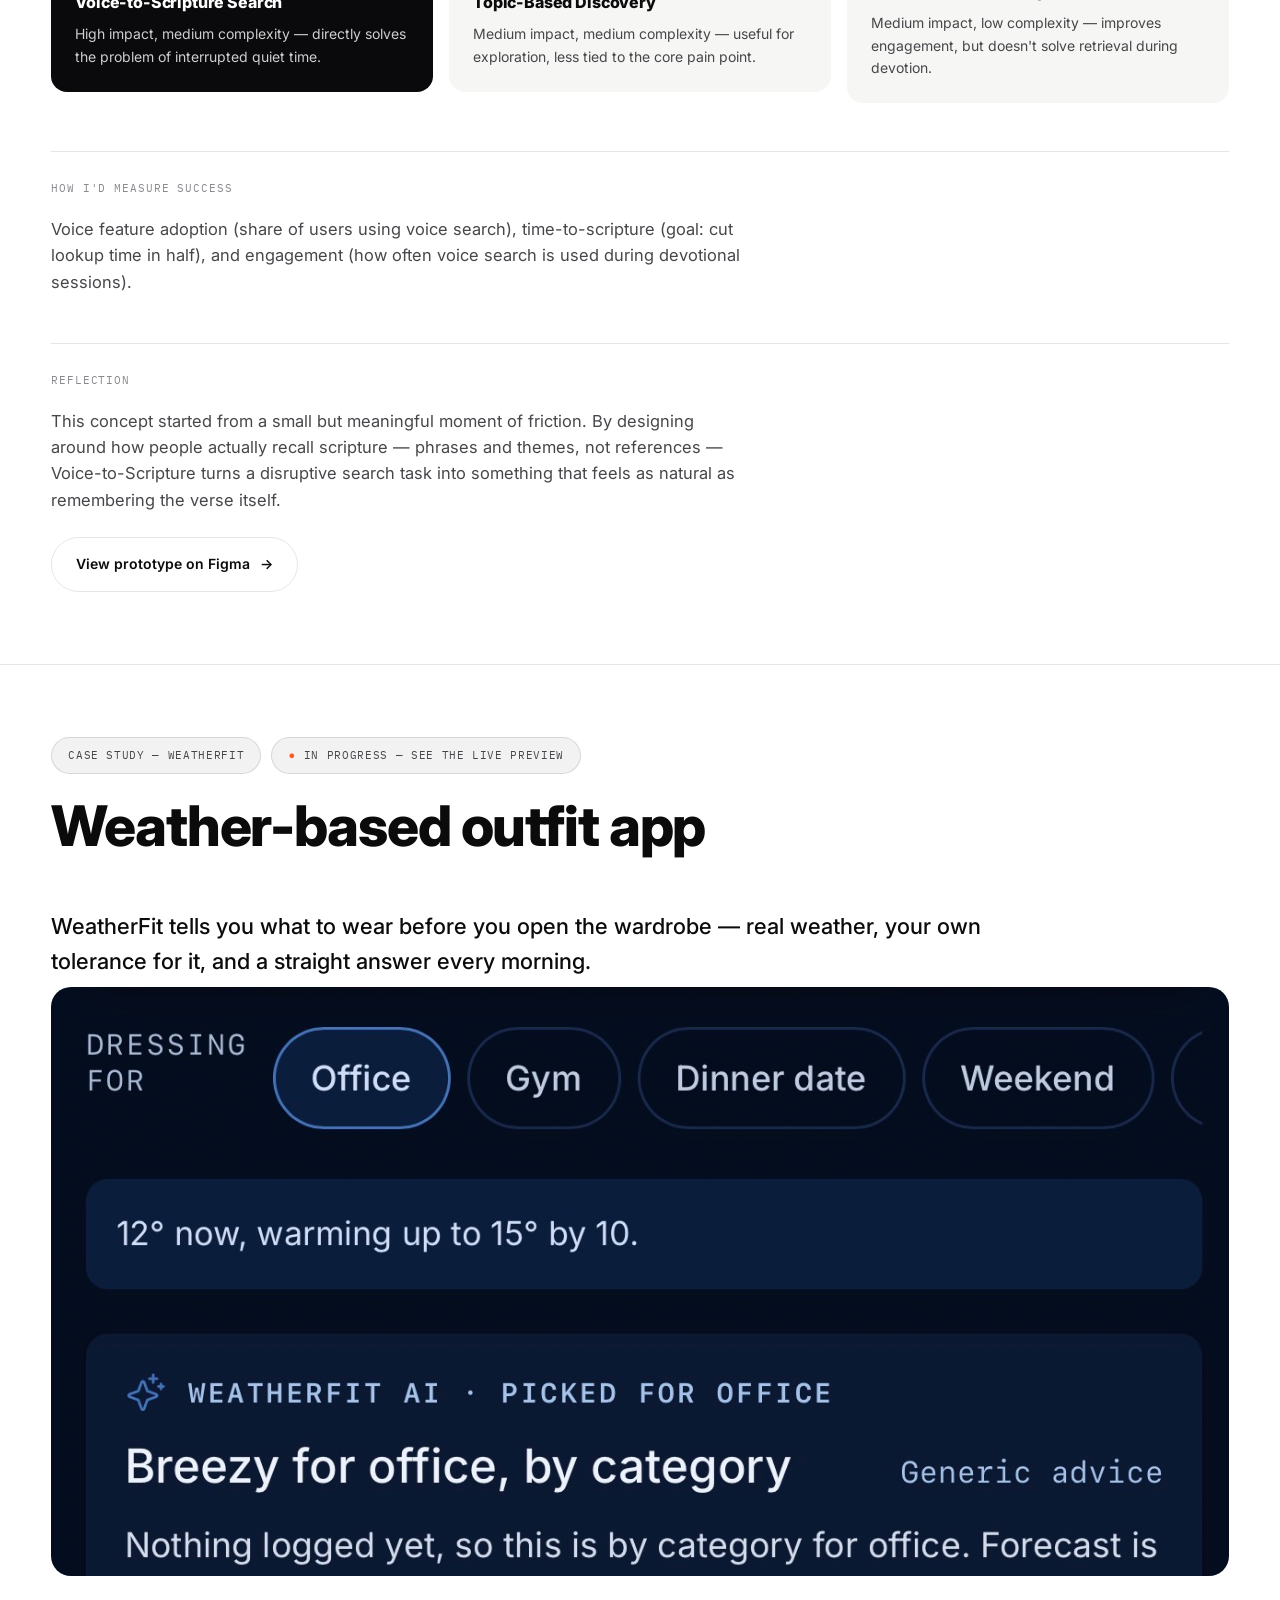
==== commit 35dc4a13: "Use a real WeatherFit screenshot and link the in-progress badge Replaces the placeholder gradient wi" ====
--- a/work.html
+++ b/work.html
@@ -95,7 +95,8 @@
         <p class="card-cap">Voice-to-Scripture — Voice search concept <span class="role">· Product Concept &amp; Feature Design</span></p>
       </a>
       <a class="card rv" href="#weatherfit">
-        <div class="ph art-dusk">
+        <div class="ph">
+          <img src="weatherfit-home.jpg" alt="WeatherFit home screen showing today's weather and an AI-picked office outfit">
           <div class="tag">In progress — live preview</div>
         </div>
         <p class="card-cap">WeatherFit — Weather-based outfit app <span class="role">· Founder</span></p>
@@ -381,14 +382,17 @@
 <section class="chapter light case-block" id="weatherfit">
   <div class="frame">
     <div class="section-head rv">
-      <span class="chip light">Case study — WeatherFit · In progress</span>
+      <div style="display:flex;gap:10px;flex-wrap:wrap;align-items:center;">
+        <span class="chip light">Case study — WeatherFit</span>
+        <a class="chip light" href="https://weatherfit-app-theta.vercel.app" target="_blank" rel="noopener"><span class="dot">●</span> In progress — see the live preview</a>
+      </div>
       <h2 class="big">Weather-based outfit app</h2>
     </div>
 
     <p class="kirro-lede rv">WeatherFit tells you what to wear before you open the wardrobe — real weather, your own tolerance for it, and a straight answer every morning.</p>
 
-    <div class="featured-image ph art-dusk rv">
-      <div class="tag">Screens coming soon</div>
+    <div class="featured-image ph rv">
+      <img src="weatherfit-home.jpg" alt="WeatherFit home screen showing today's weather and an AI-picked office outfit">
     </div>
 
     <div class="rv">
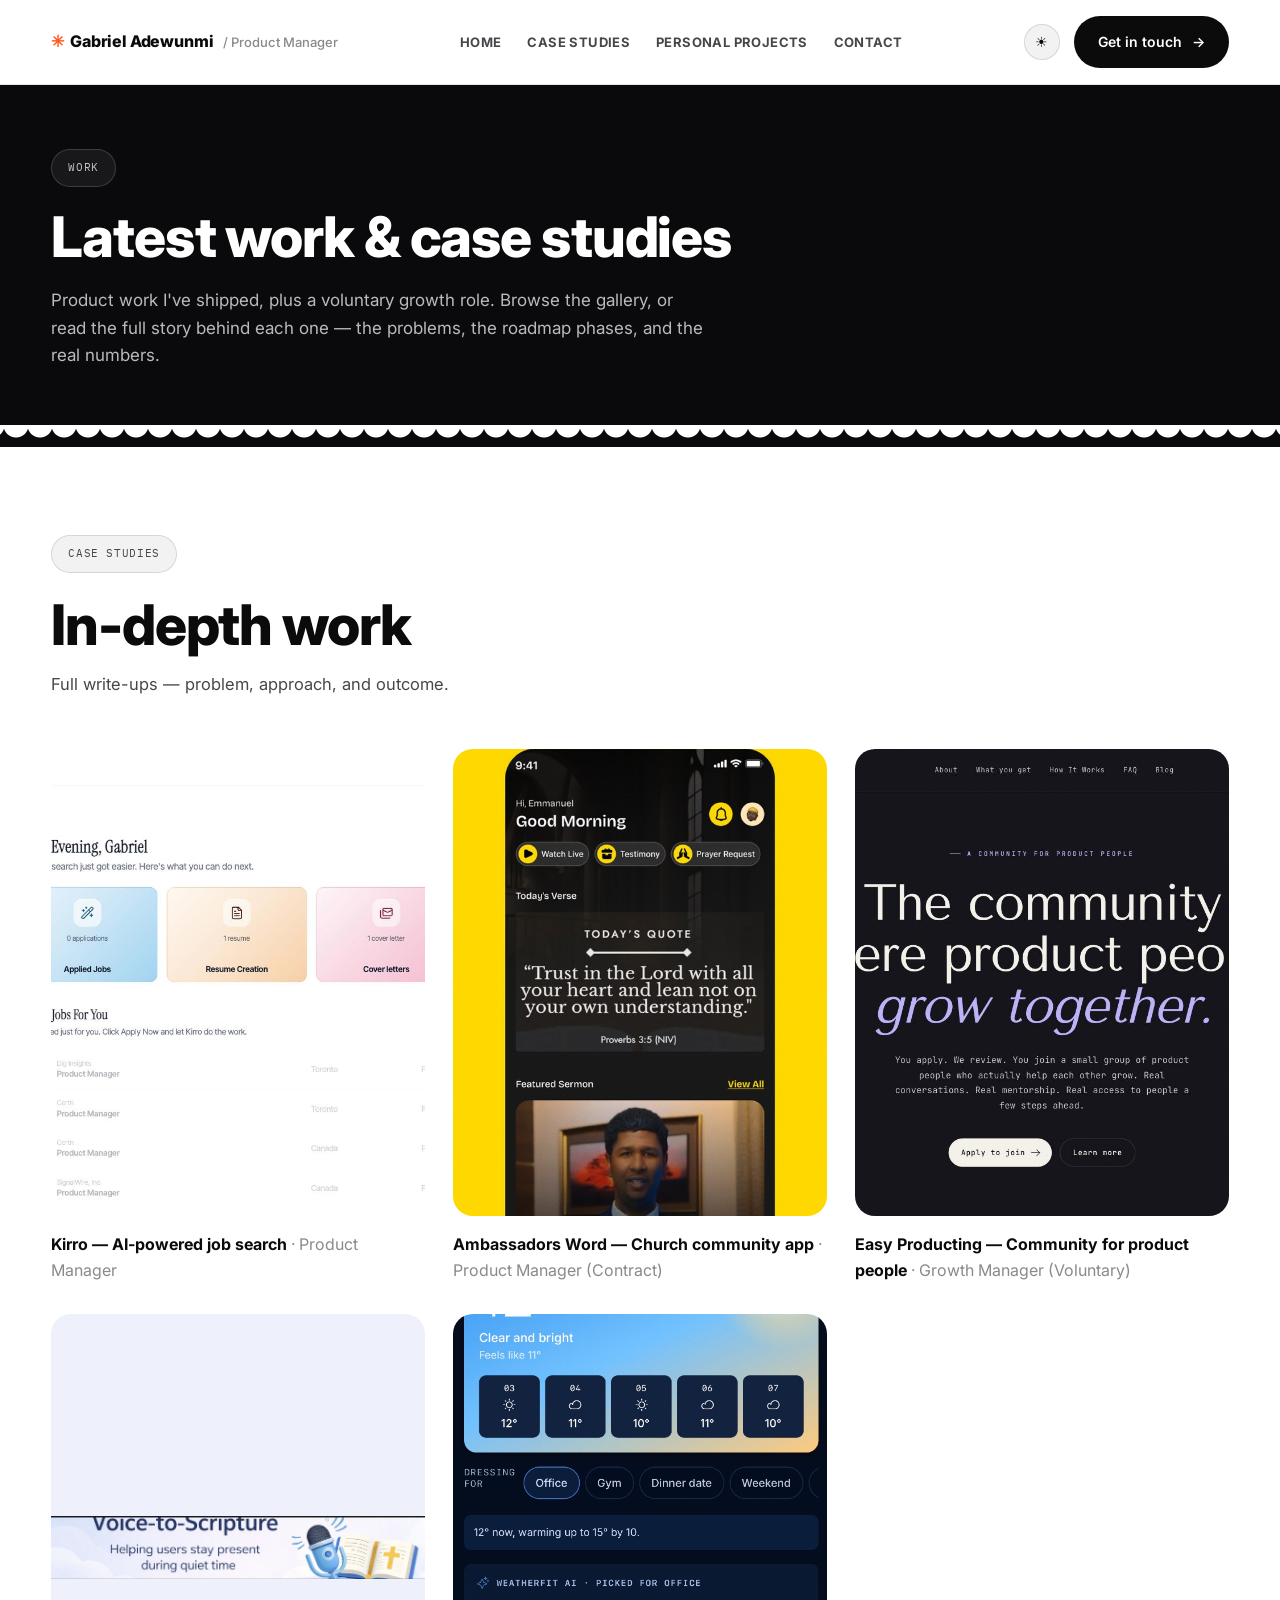
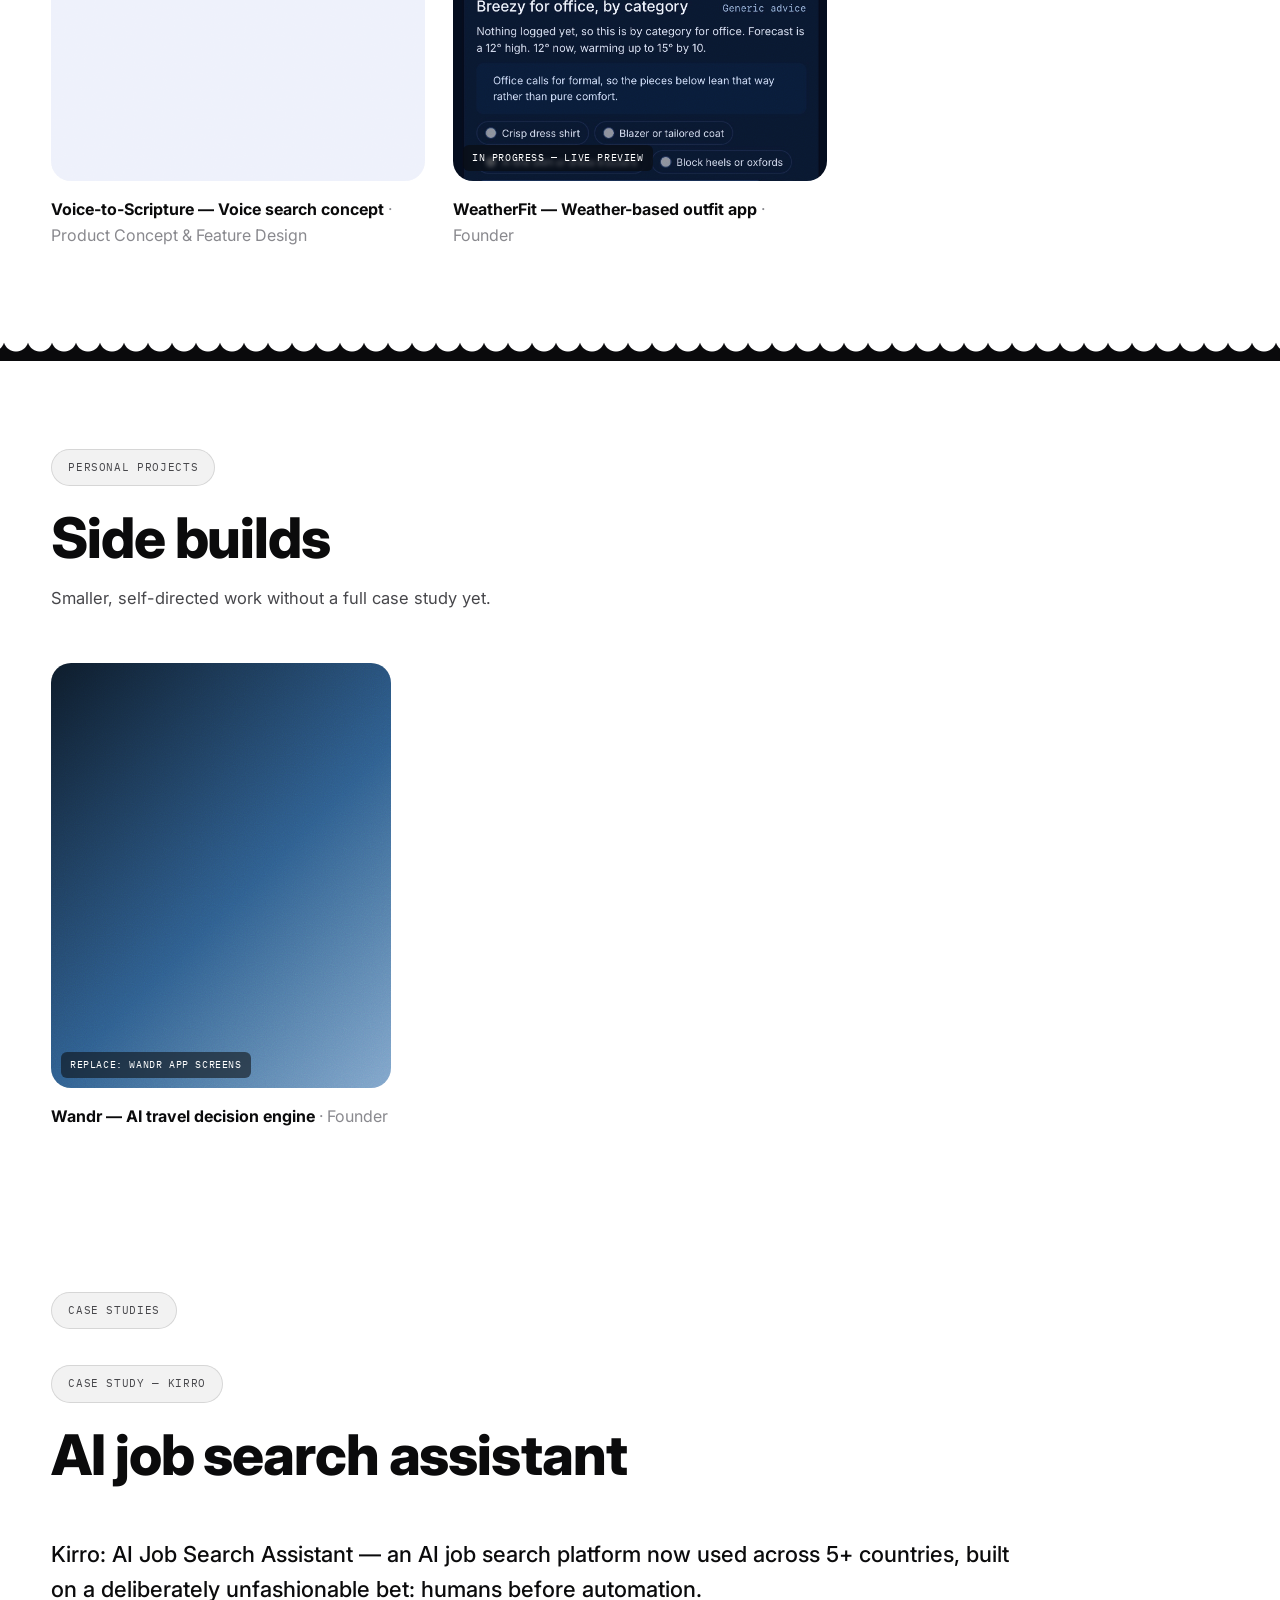
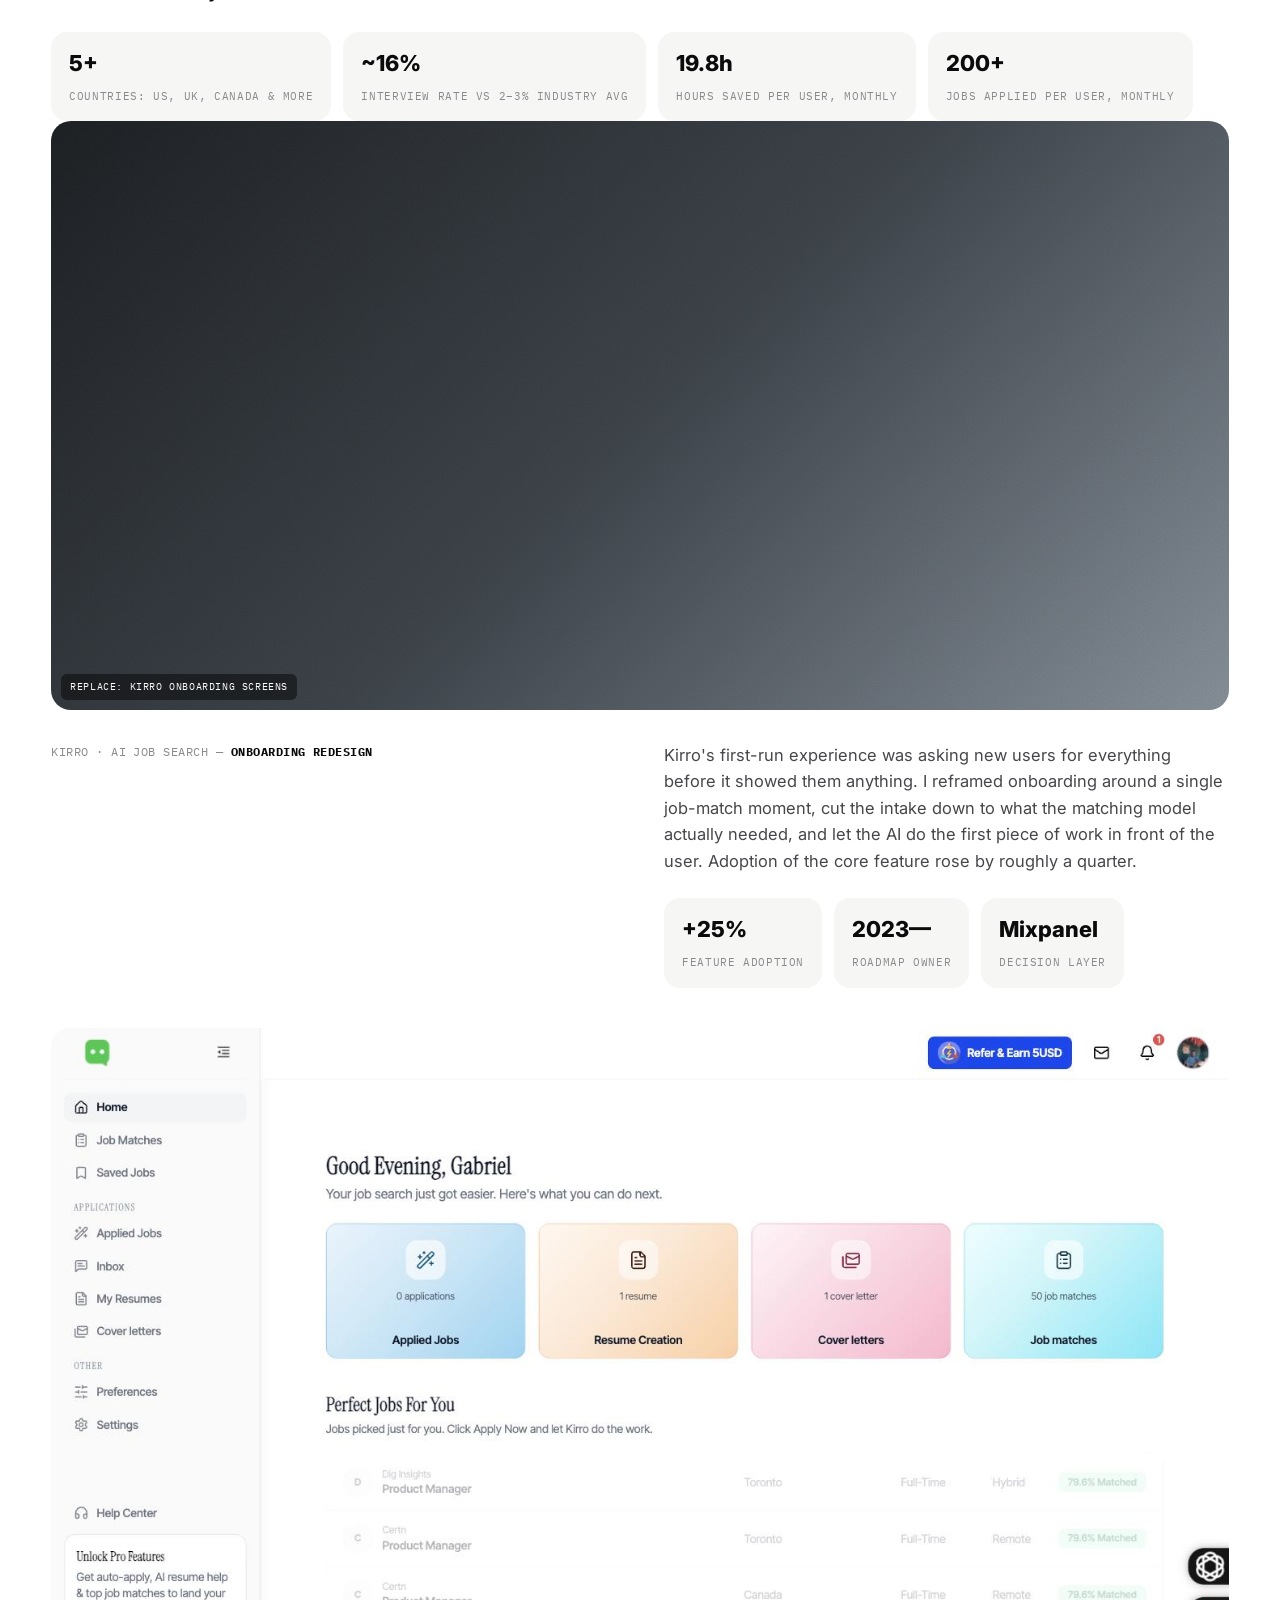
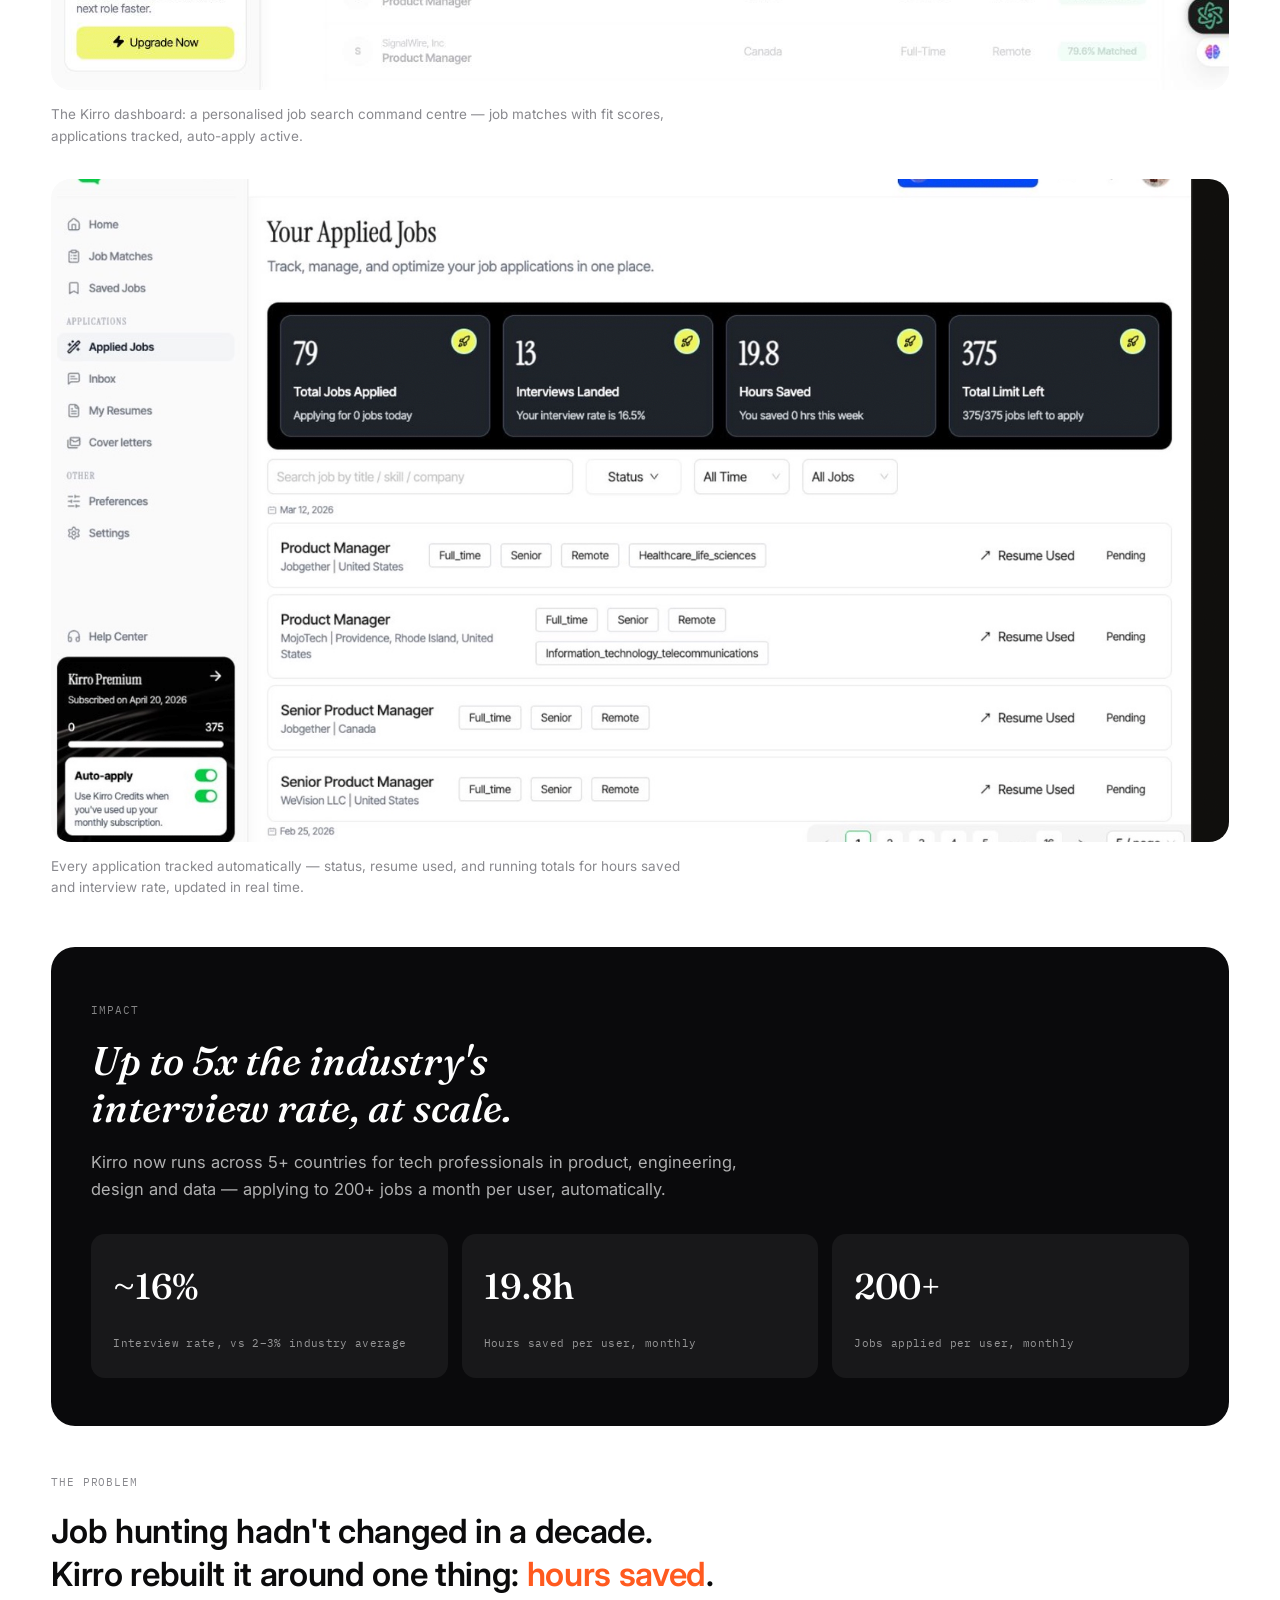
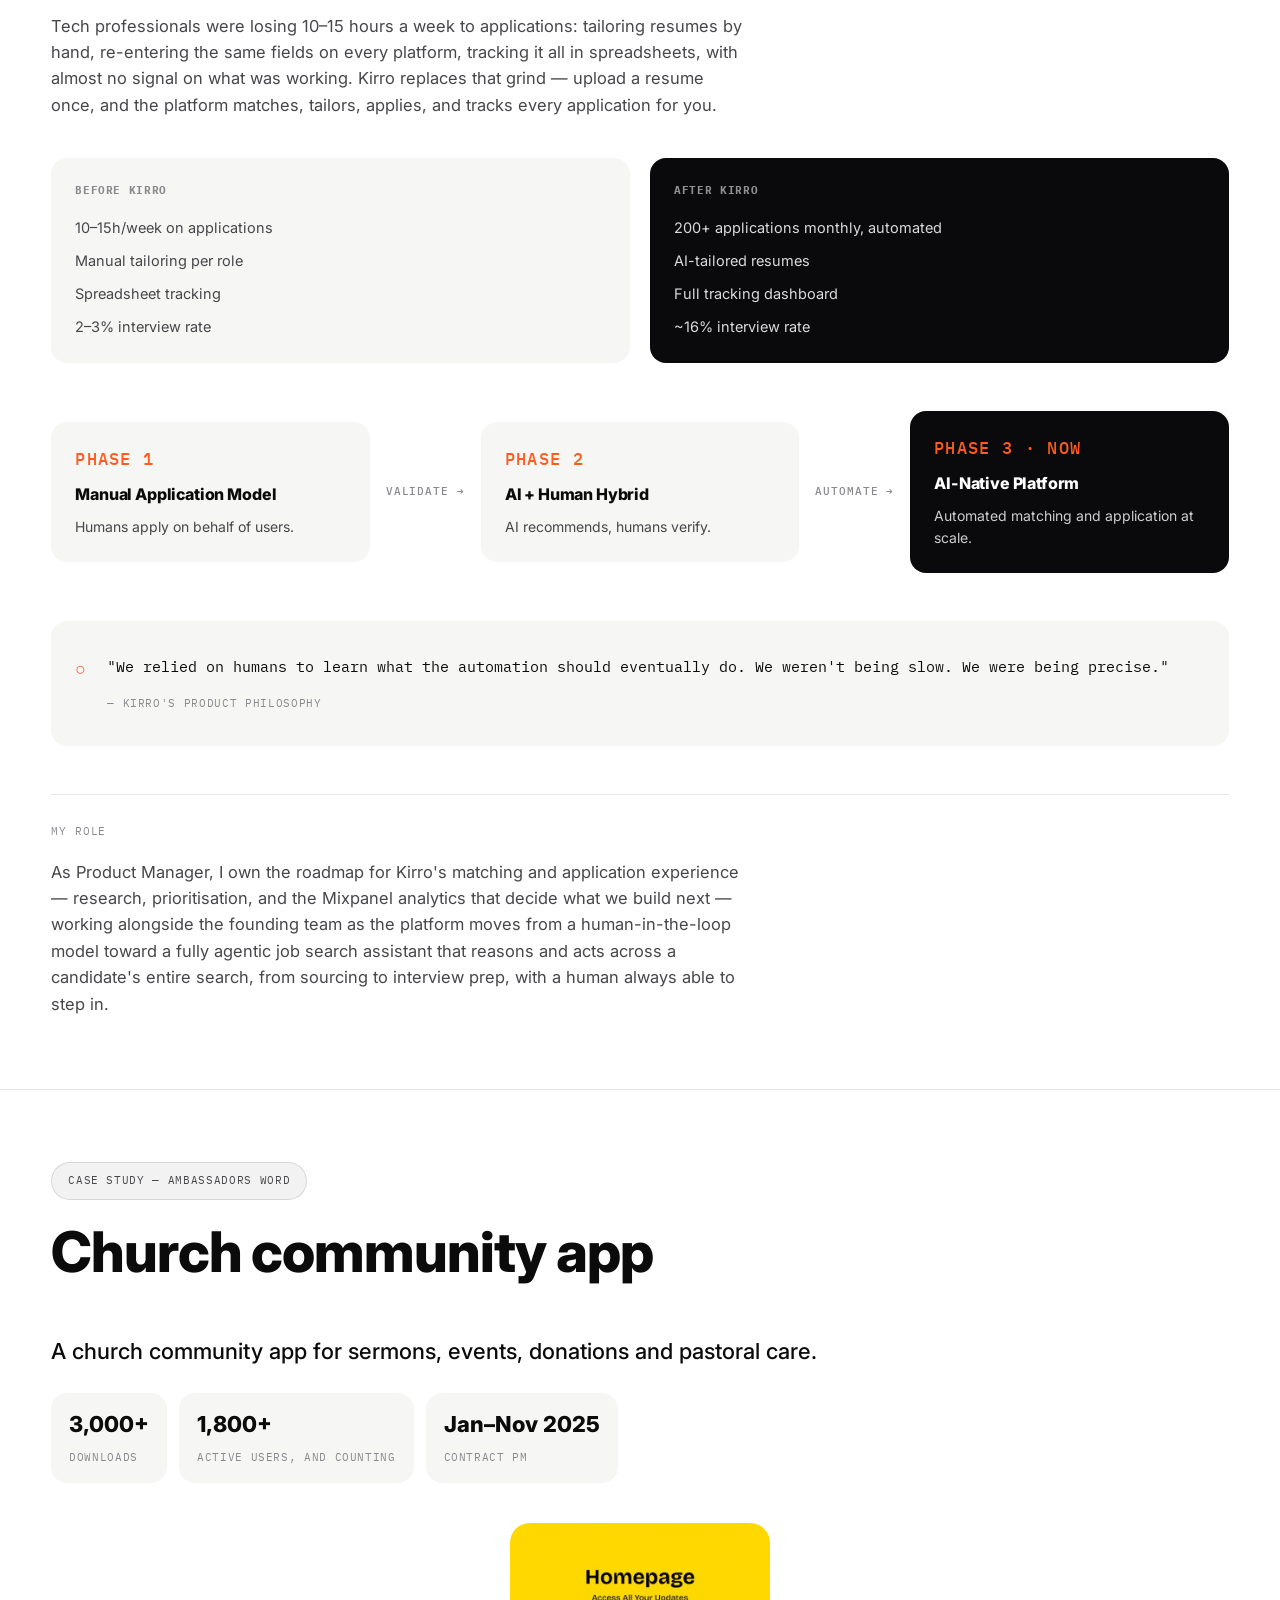
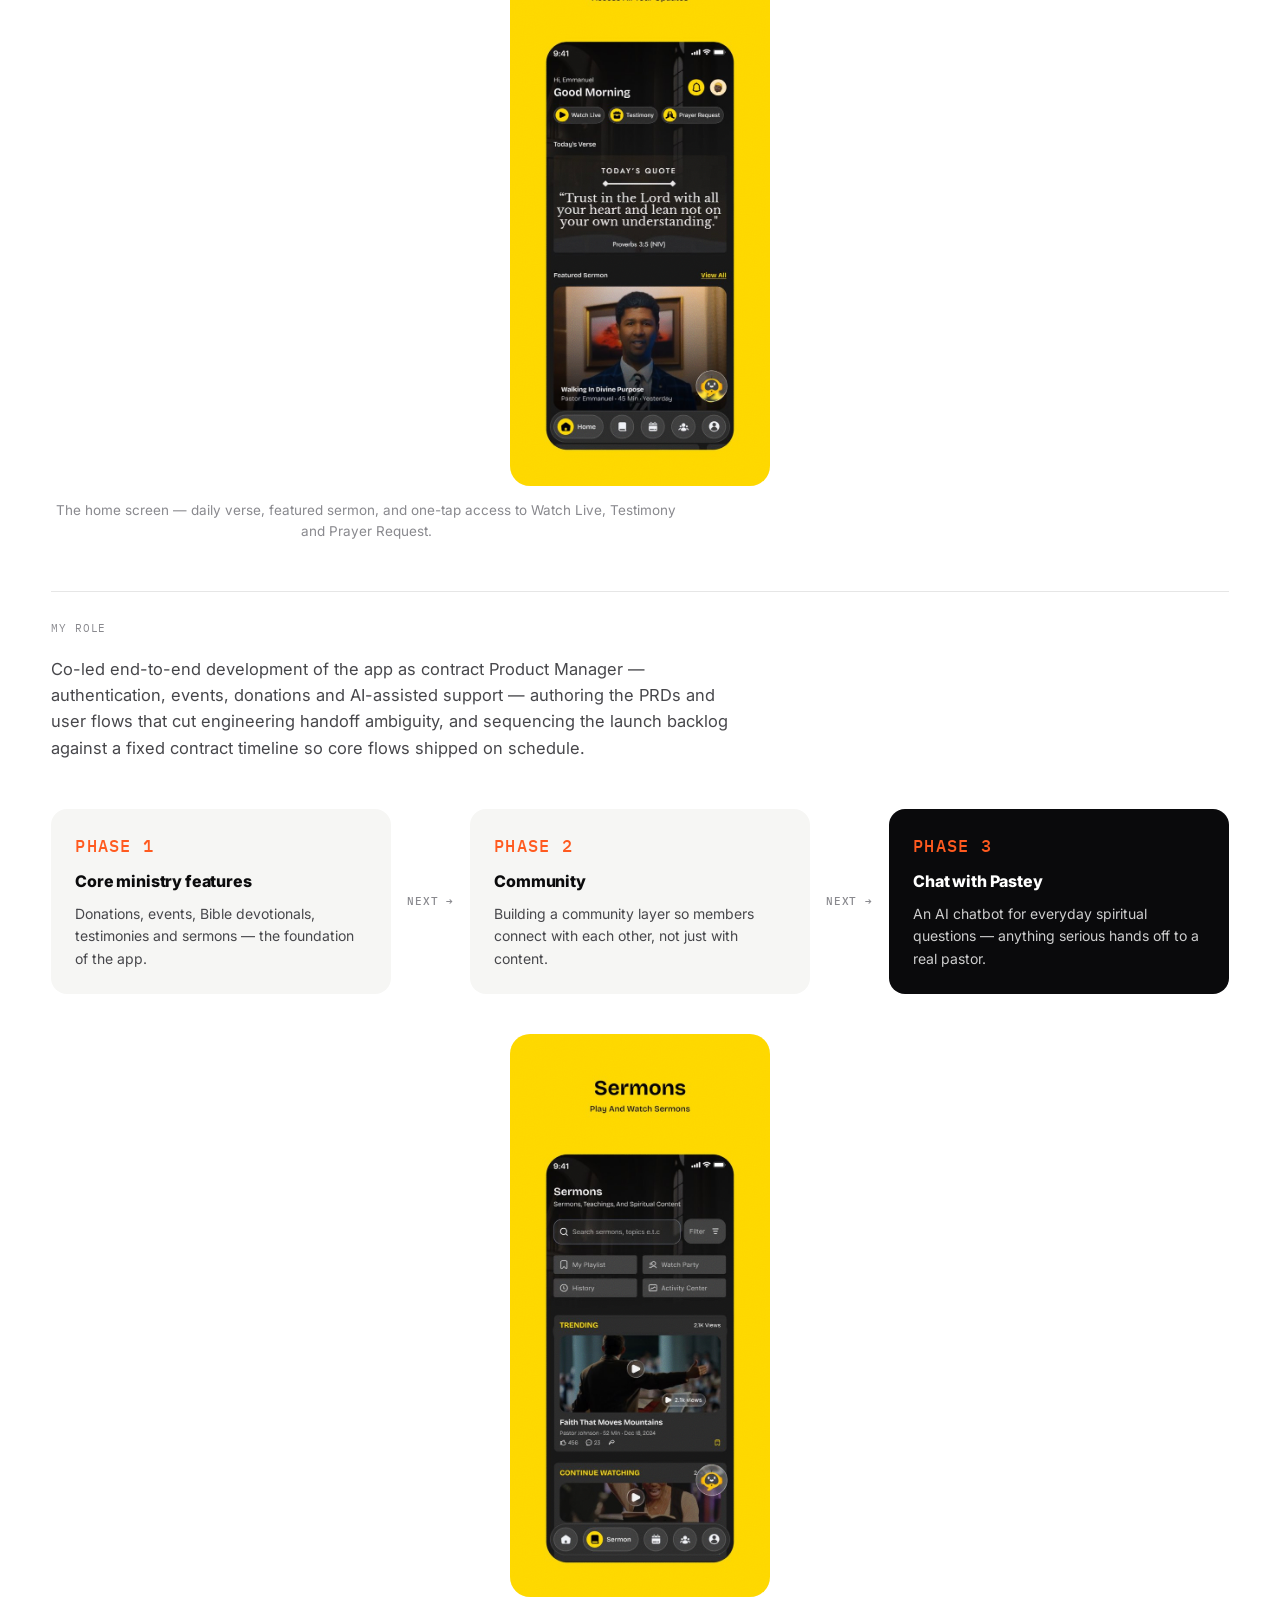
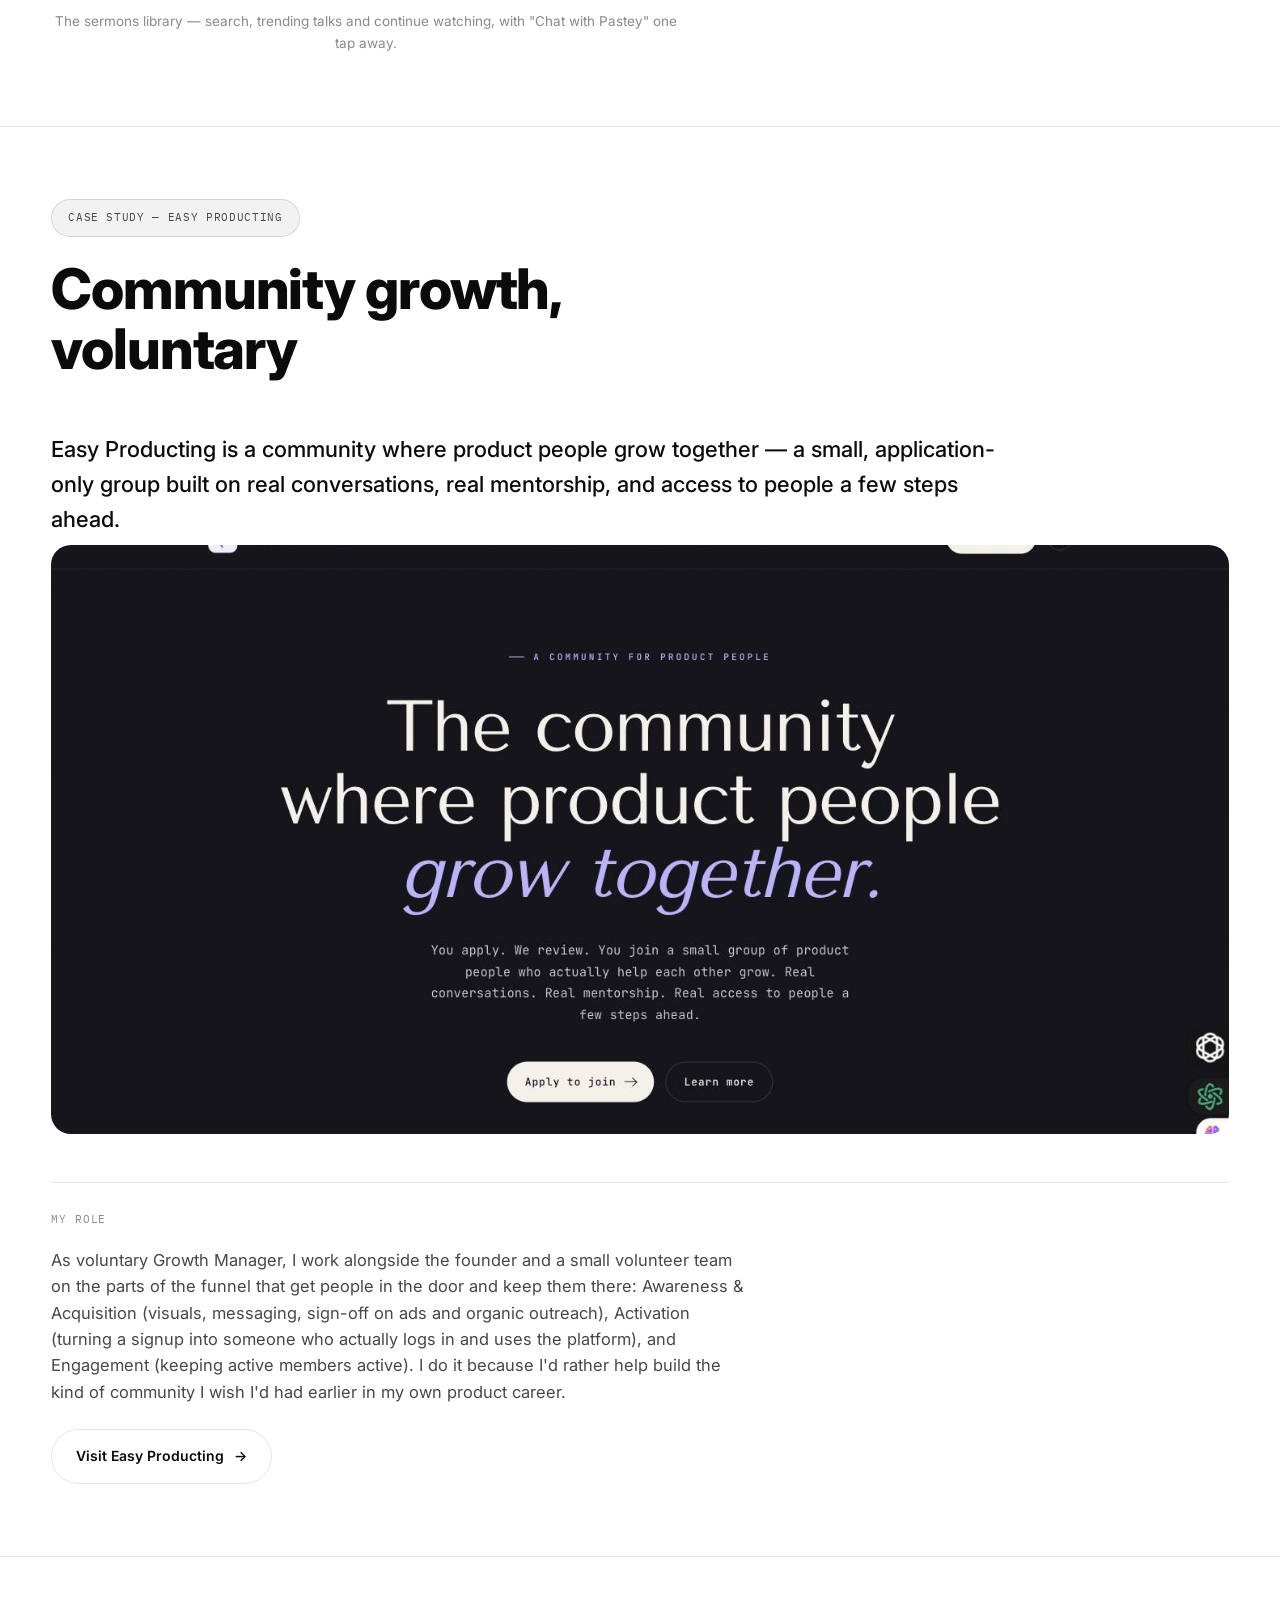
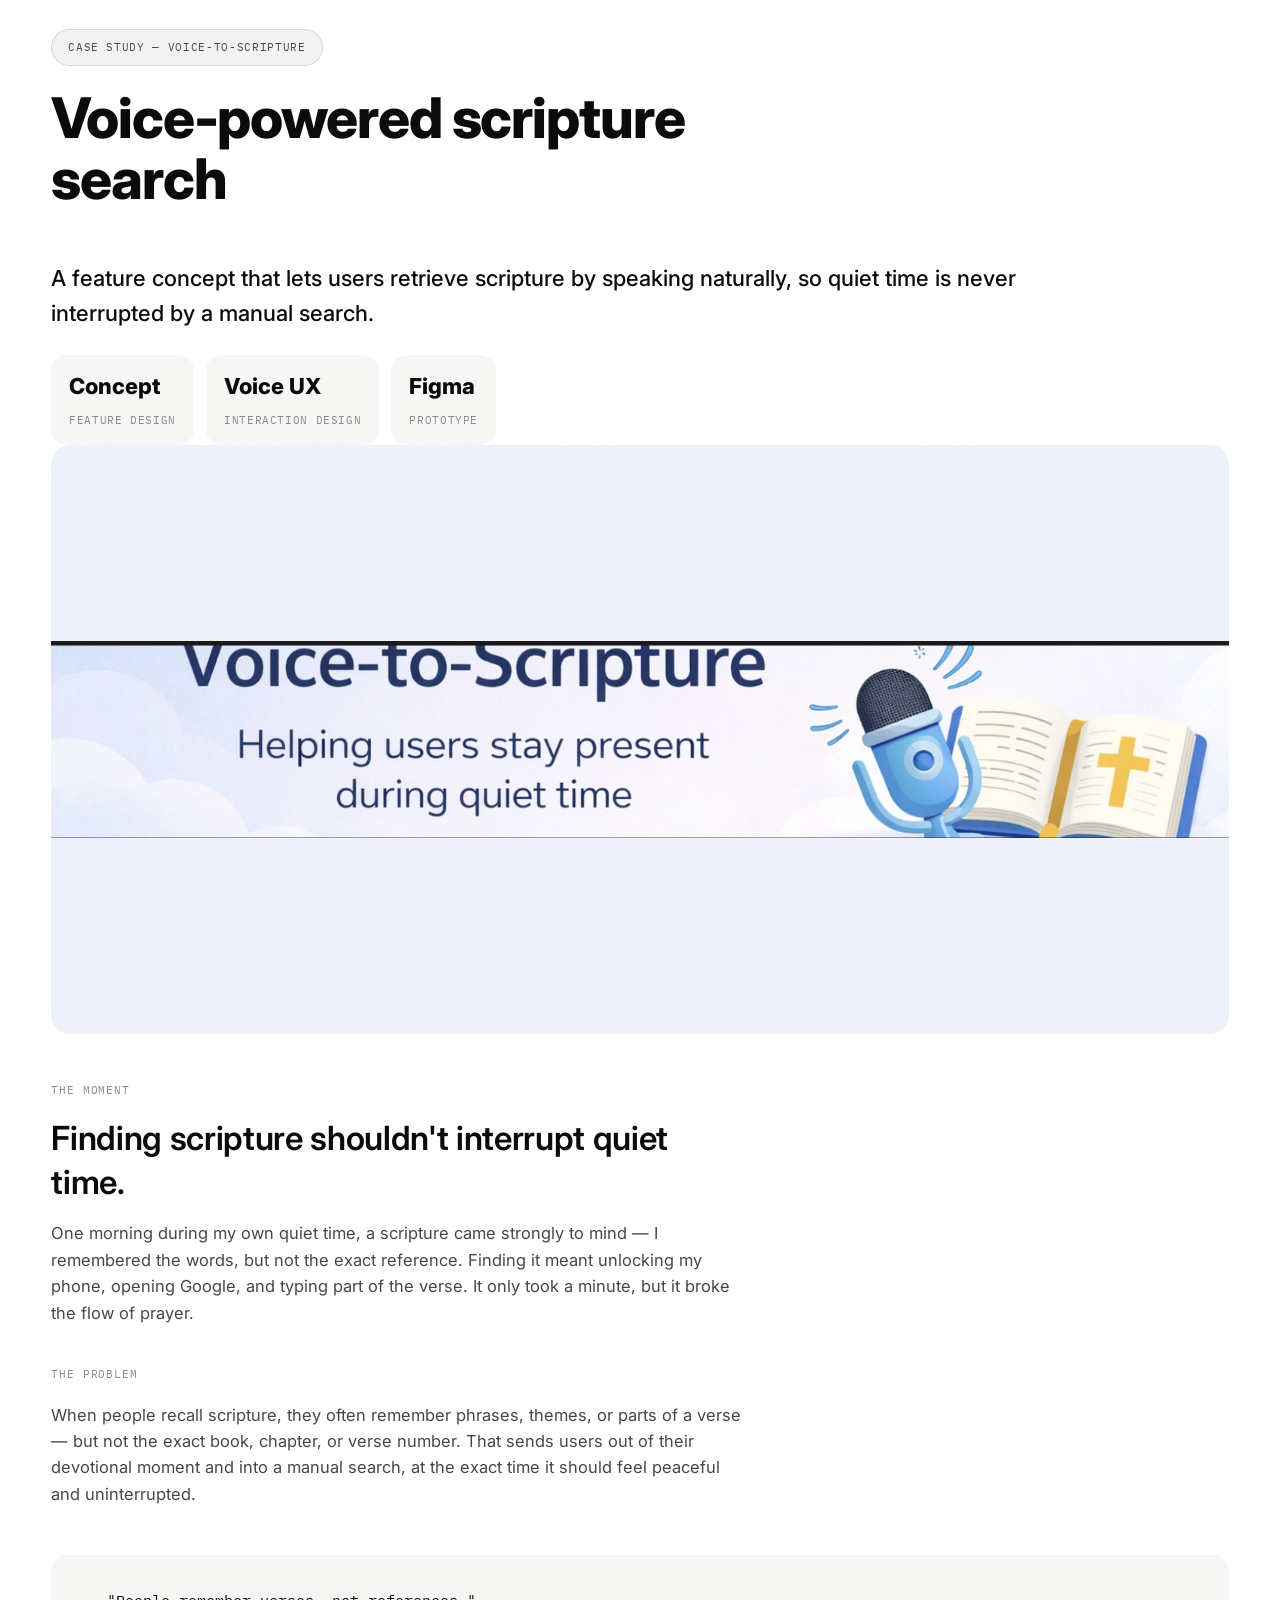
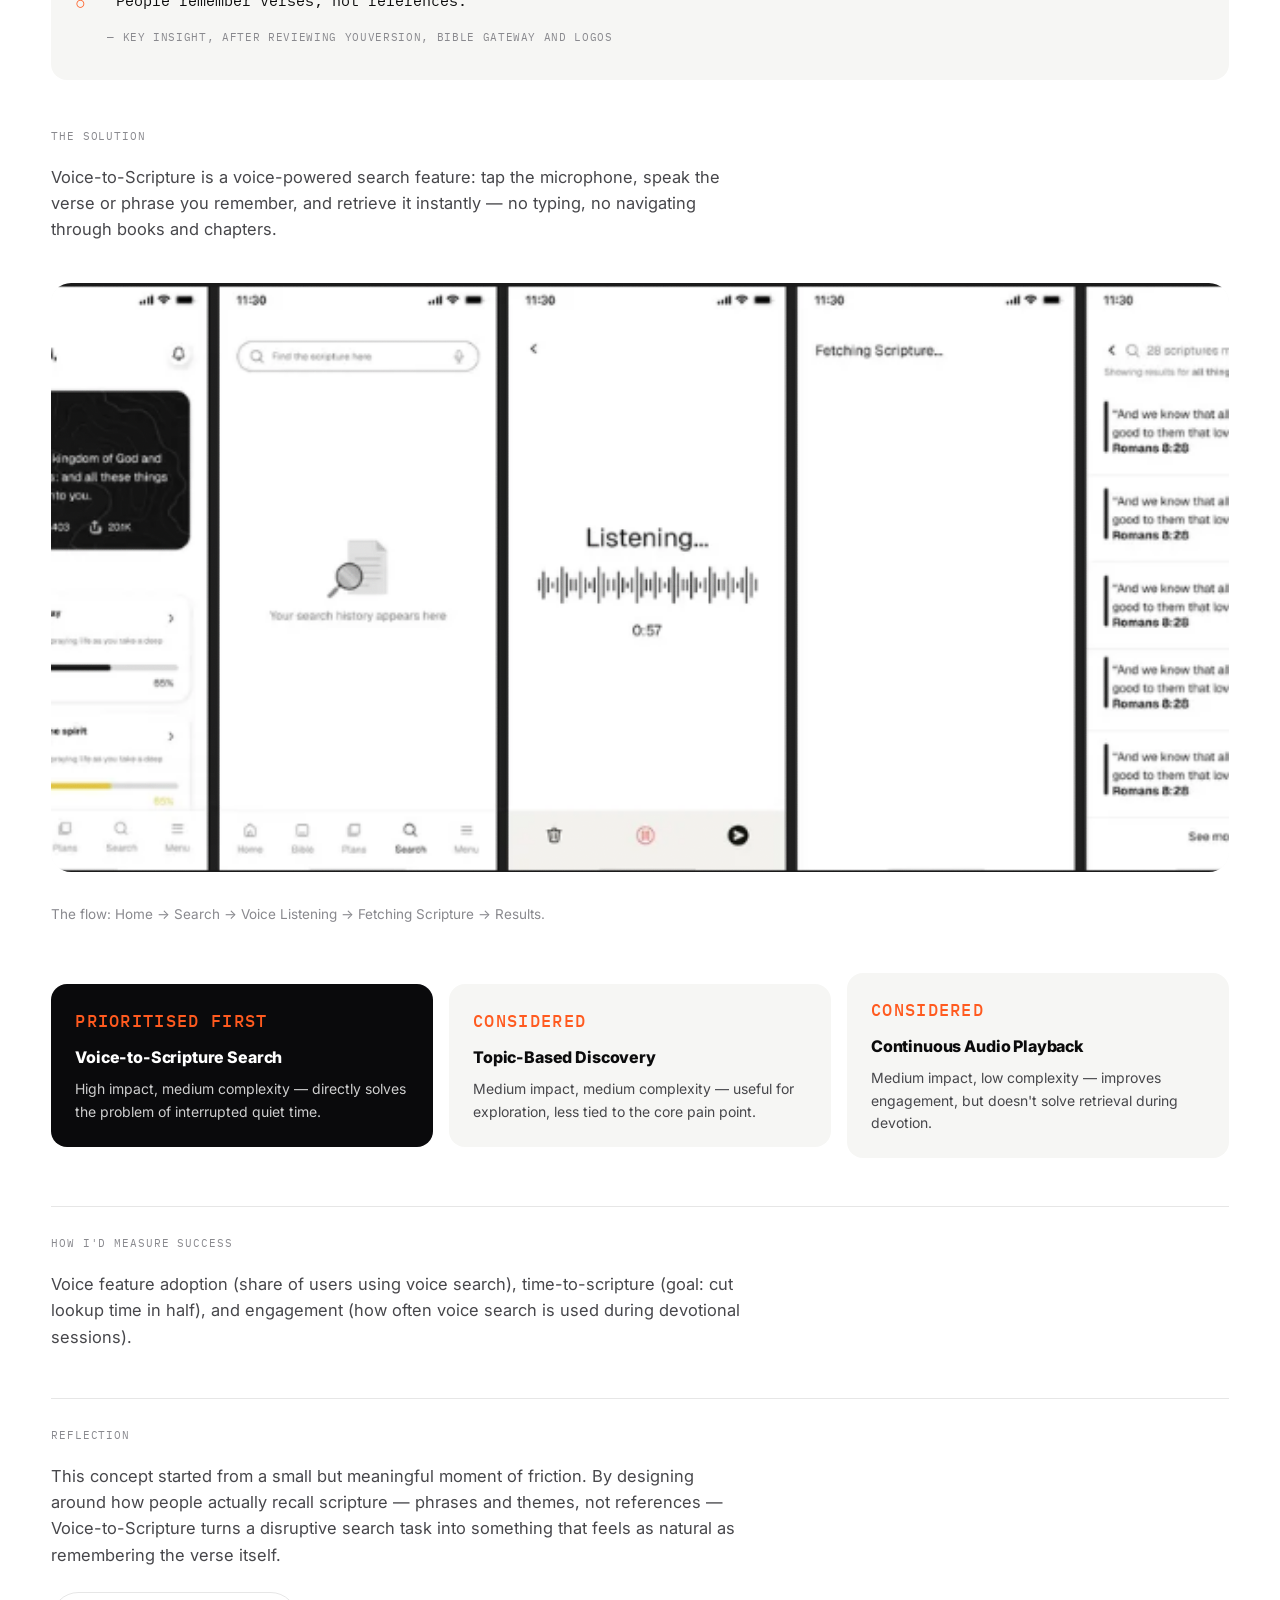
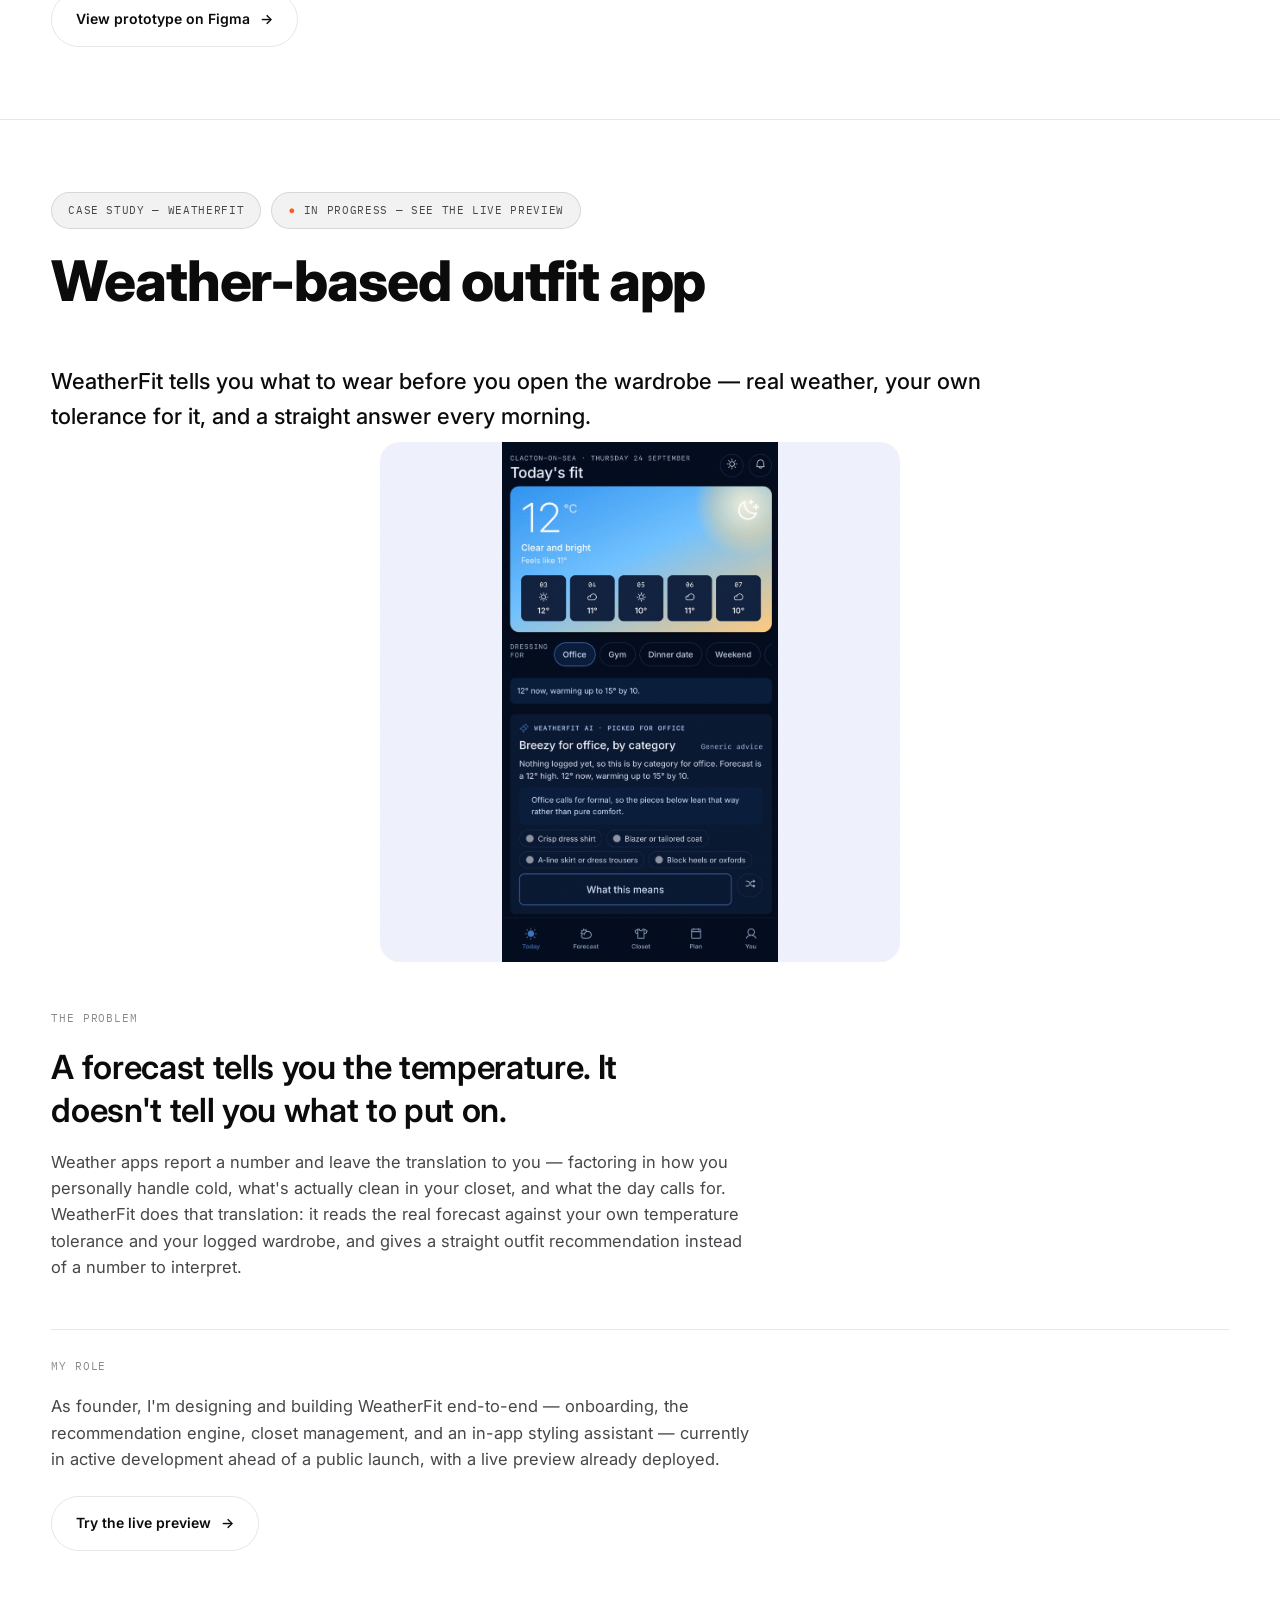
==== commit 6d90e95d: "Split Work page into Case Studies and Personal Projects The "Latest work" grid mixed five full case " ====
--- a/work.html
+++ b/work.html
@@ -29,12 +29,8 @@
     <a class="brand" href="index.html"><span class="spark">✳</span>Gabriel Adewunmi<span class="role">/ Product Manager</span></a>
     <nav class="primary">
       <a href="index.html">Home</a>
-      <a href="#latest-work">Latest work</a>
-      <a href="#kirro">Kirro</a>
-      <a href="#ambassadors-word">Ambassadors Word</a>
-      <a href="#easyproducting">Easy Producting</a>
-      <a href="#voice-to-scripture">Voice-to-Scripture</a>
-      <a href="#weatherfit">WeatherFit</a>
+      <a href="#latest-work">Case studies</a>
+      <a href="#personal-projects">Personal projects</a>
       <a href="index.html#contact">Contact</a>
     </nav>
     <div style="display:flex;align-items:center;gap:14px;">
@@ -59,17 +55,12 @@
 <section class="chapter light" id="latest-work">
   <div class="frame">
     <div class="section-head rv">
-      <span class="chip light">Latest work</span>
-      <h2 class="big">Selected projects</h2>
+      <span class="chip light">Case studies</span>
+      <h2 class="big">In-depth work</h2>
+      <p style="margin-top:16px;max-width:60ch;color:var(--ink-2);">Full write-ups — problem, approach, and outcome.</p>
     </div>
 
     <div class="portfolio-grid">
-      <div class="card rv">
-        <div class="ph art-sky">
-          <div class="tag">Replace: Wandr app screens</div>
-        </div>
-        <p class="card-cap">Wandr — AI travel decision engine <span class="role">· Founder</span></p>
-      </div>
       <a class="card rv" href="#kirro">
         <div class="ph">
           <img src="kirro-dashboard.jpg" alt="Kirro dashboard showing personalised job matches with fit-score percentages">
@@ -102,13 +93,34 @@
         <p class="card-cap">WeatherFit — Weather-based outfit app <span class="role">· Founder</span></p>
       </a>
       <!-- Stitchomes — paused, uncomment to restore
-      <div class="card rv">
+      <a class="card rv" href="#stitchomes">
         <div class="ph art-moss">
           <div class="tag">Replace: Stitchomes marketplace</div>
         </div>
         <p class="card-cap">Stitchomes — Home-maintenance marketplace <span class="role">· Co-founder, product lead</span></p>
-      </div>
+      </a>
       -->
+    </div>
+  </div>
+</section>
+
+<div class="scallop to-light" aria-hidden="true"></div>
+
+<section class="chapter light" id="personal-projects">
+  <div class="frame">
+    <div class="section-head rv">
+      <span class="chip light">Personal projects</span>
+      <h2 class="big">Side builds</h2>
+      <p style="margin-top:16px;max-width:60ch;color:var(--ink-2);">Smaller, self-directed work without a full case study yet.</p>
+    </div>
+
+    <div class="portfolio-grid personal-grid">
+      <div class="card rv">
+        <div class="ph art-sky">
+          <div class="tag">Replace: Wandr app screens</div>
+        </div>
+        <p class="card-cap">Wandr — AI travel decision engine <span class="role">· Founder</span></p>
+      </div>
     </div>
   </div>
 </section>
@@ -391,8 +403,8 @@
 
     <p class="kirro-lede rv">WeatherFit tells you what to wear before you open the wardrobe — real weather, your own tolerance for it, and a straight answer every morning.</p>
 
-    <div class="featured-image ph rv">
-      <img src="weatherfit-home.jpg" alt="WeatherFit home screen showing today's weather and an AI-picked office outfit">
+    <div class="ph rv" style="aspect-ratio:1/1;max-width:520px;margin:0 auto 32px;">
+      <img class="banner-fit" src="weatherfit-home.jpg" alt="WeatherFit home screen showing today's weather and an AI-picked office outfit">
     </div>
 
     <div class="rv">
--- a/styles.css
+++ b/styles.css
@@ -388,13 +388,11 @@
 }
 
 /* ---------- 03 portfolio ---------- */
-.portfolio-grid{display:grid;grid-template-columns:repeat(12,1fr);gap:28px;perspective:1200px;}
-.portfolio-grid .card:nth-child(1){grid-column:1/6;}
-.portfolio-grid .card:nth-child(2){grid-column:7/13;margin-top:70px;}
-.portfolio-grid .card:nth-child(3){grid-column:3/9;margin-top:36px;}
-.portfolio-grid .card:nth-child(4){grid-column:9/13;margin-top:130px;}
-.portfolio-grid .card:nth-child(5){grid-column:1/7;margin-top:70px;}
-.portfolio-grid .card:nth-child(6){grid-column:7/13;margin-top:20px;}
+.portfolio-grid{
+  display:grid;grid-template-columns:repeat(auto-fill,minmax(280px,1fr));
+  gap:28px;align-items:start;perspective:1200px;
+}
+.portfolio-grid.personal-grid{grid-template-columns:repeat(auto-fill,minmax(280px,340px));}
 .card{display:block;transition:transform .25s ease;transform-style:preserve-3d;will-change:transform;}
 .card .ph{aspect-ratio:4/5;margin-bottom:16px;}
 .card:hover .ph{transform:scale(1.02);transition:transform .5s ease;}
@@ -523,12 +521,6 @@
   .intro-grid,.featured-body,.contact-grid,.before-after{grid-template-columns:1fr;gap:32px;}
   .testimonial-grid{grid-template-columns:1fr;}
   .meta-strip{grid-template-columns:1fr 1fr;}
-  .portfolio-grid .card:nth-child(1){grid-column:1/13;}
-  .portfolio-grid .card:nth-child(2){grid-column:1/13;margin-top:0;}
-  .portfolio-grid .card:nth-child(3){grid-column:1/13;margin-top:0;}
-  .portfolio-grid .card:nth-child(4){grid-column:1/13;margin-top:0;}
-  .portfolio-grid .card:nth-child(5){grid-column:1/13;margin-top:0;}
-  .portfolio-grid .card:nth-child(6){grid-column:1/13;margin-top:0;}
   .facts-grid{grid-template-columns:1fr;}
   .about-images{grid-template-columns:1fr;}
   .info-row{grid-template-columns:44px 1fr;row-gap:12px;}
@@ -561,3 +553,23 @@
 @media (prefers-reduced-motion: reduce){
   *{animation-duration:.001ms !important;animation-iteration-count:1 !important;transition-duration:.001ms !important;}
 }
+
+/* ---------- image lightbox ---------- */
+img.is-viewable{cursor:zoom-in;}
+.lightbox-overlay{
+  position:fixed;inset:0;z-index:500;display:flex;align-items:center;justify-content:center;
+  background:rgba(6,6,7,.92);padding:min(48px,6vw);
+  opacity:0;visibility:hidden;transition:opacity .2s ease;
+}
+.lightbox-overlay.is-open{opacity:1;visibility:visible;}
+.lightbox-img{max-width:100%;max-height:100%;object-fit:contain;border-radius:8px;display:block;}
+.lightbox-close{
+  position:absolute;top:20px;right:20px;width:44px;height:44px;border-radius:50%;
+  background:rgba(255,255,255,.1);border:1px solid rgba(255,255,255,.2);color:#fff;
+  font-size:26px;line-height:1;cursor:pointer;display:flex;align-items:center;justify-content:center;
+  transition:background .2s ease;
+}
+.lightbox-close:hover{background:rgba(255,255,255,.2);}
+@media (prefers-reduced-motion:reduce){
+  .lightbox-overlay{transition:none;}
+}
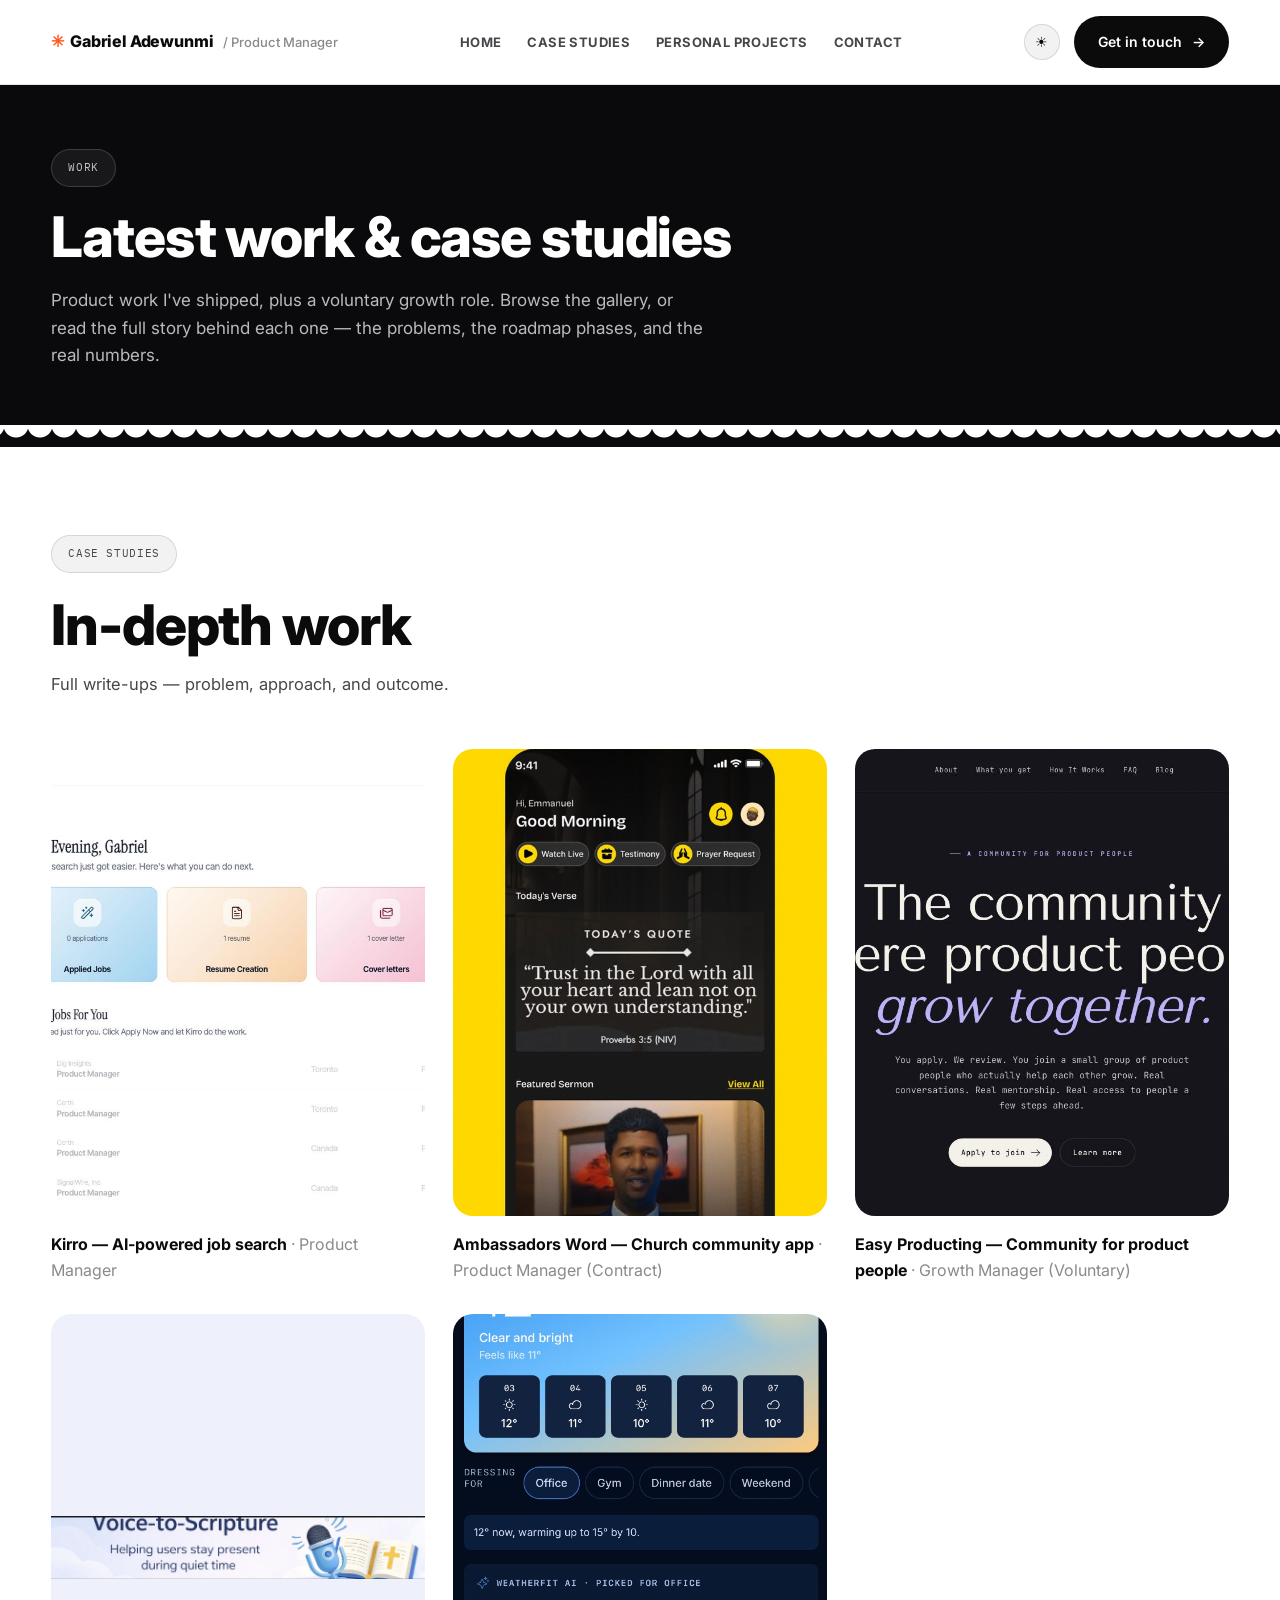
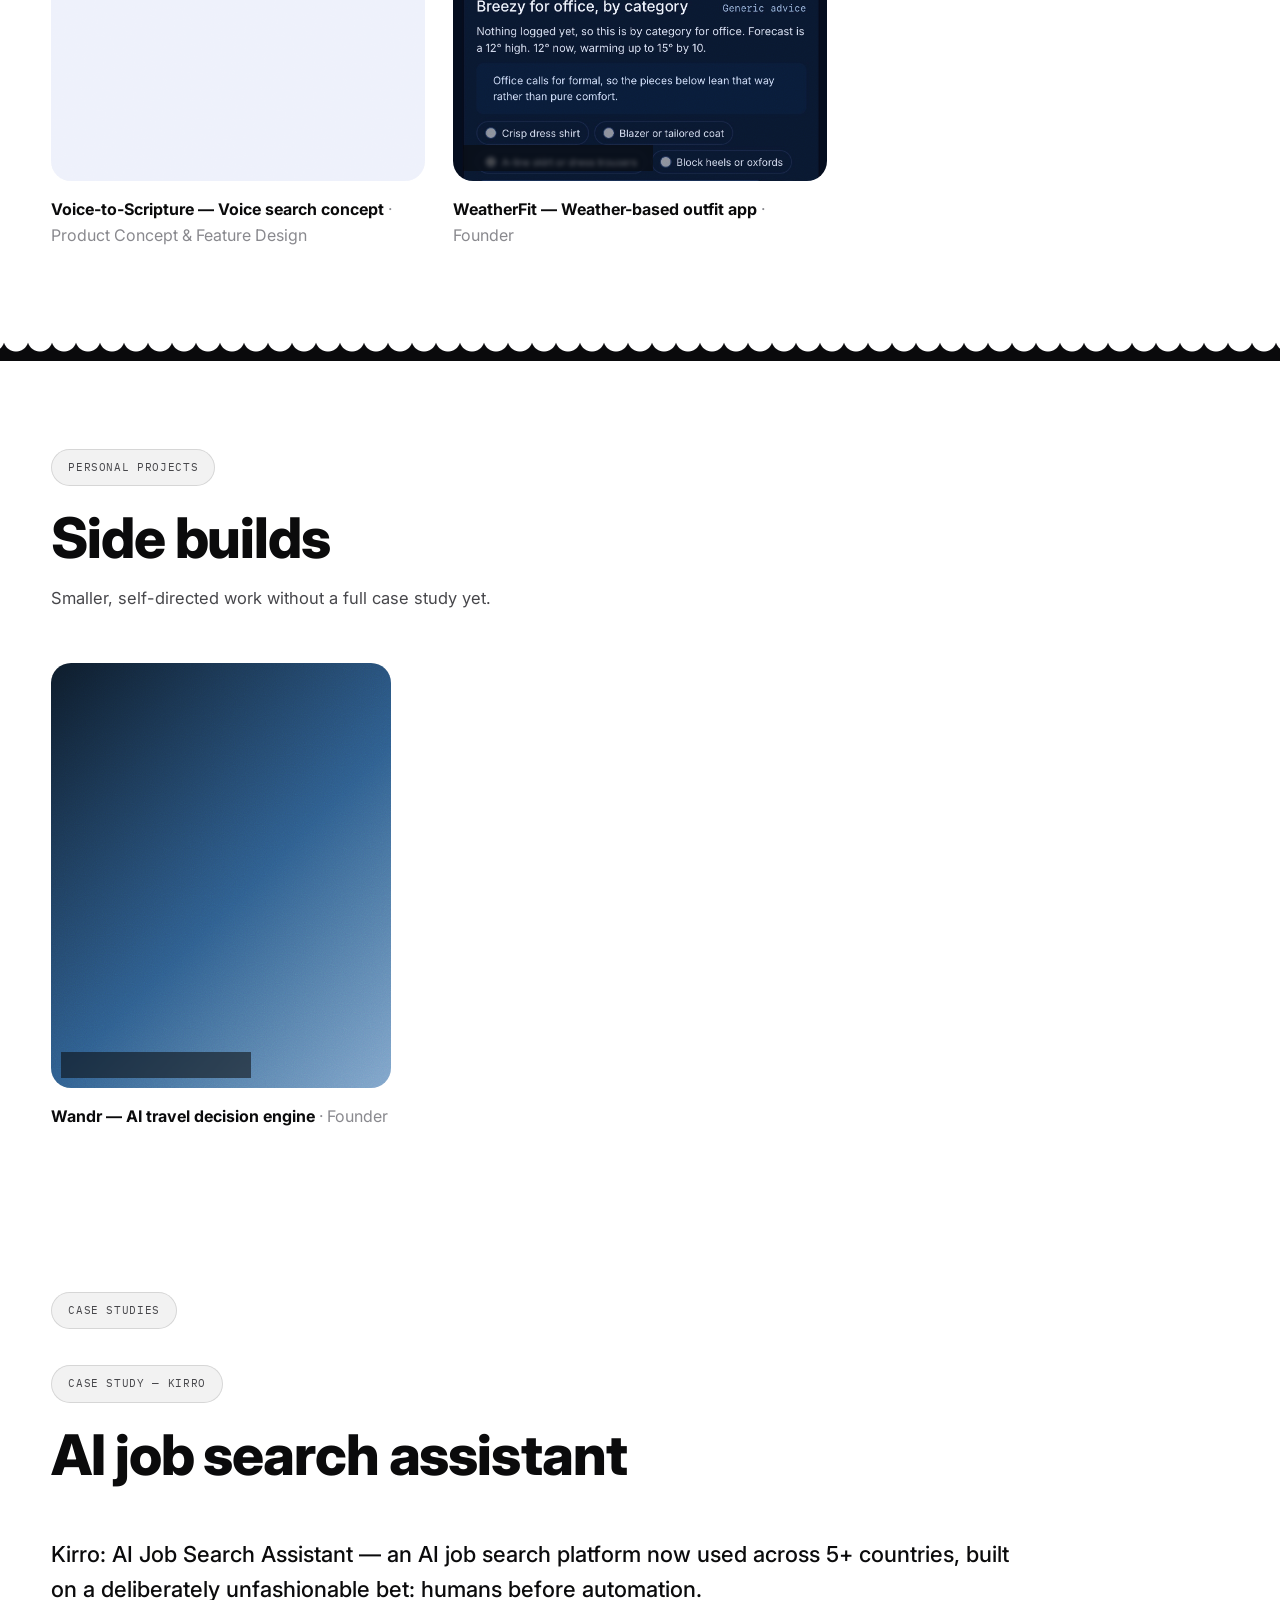
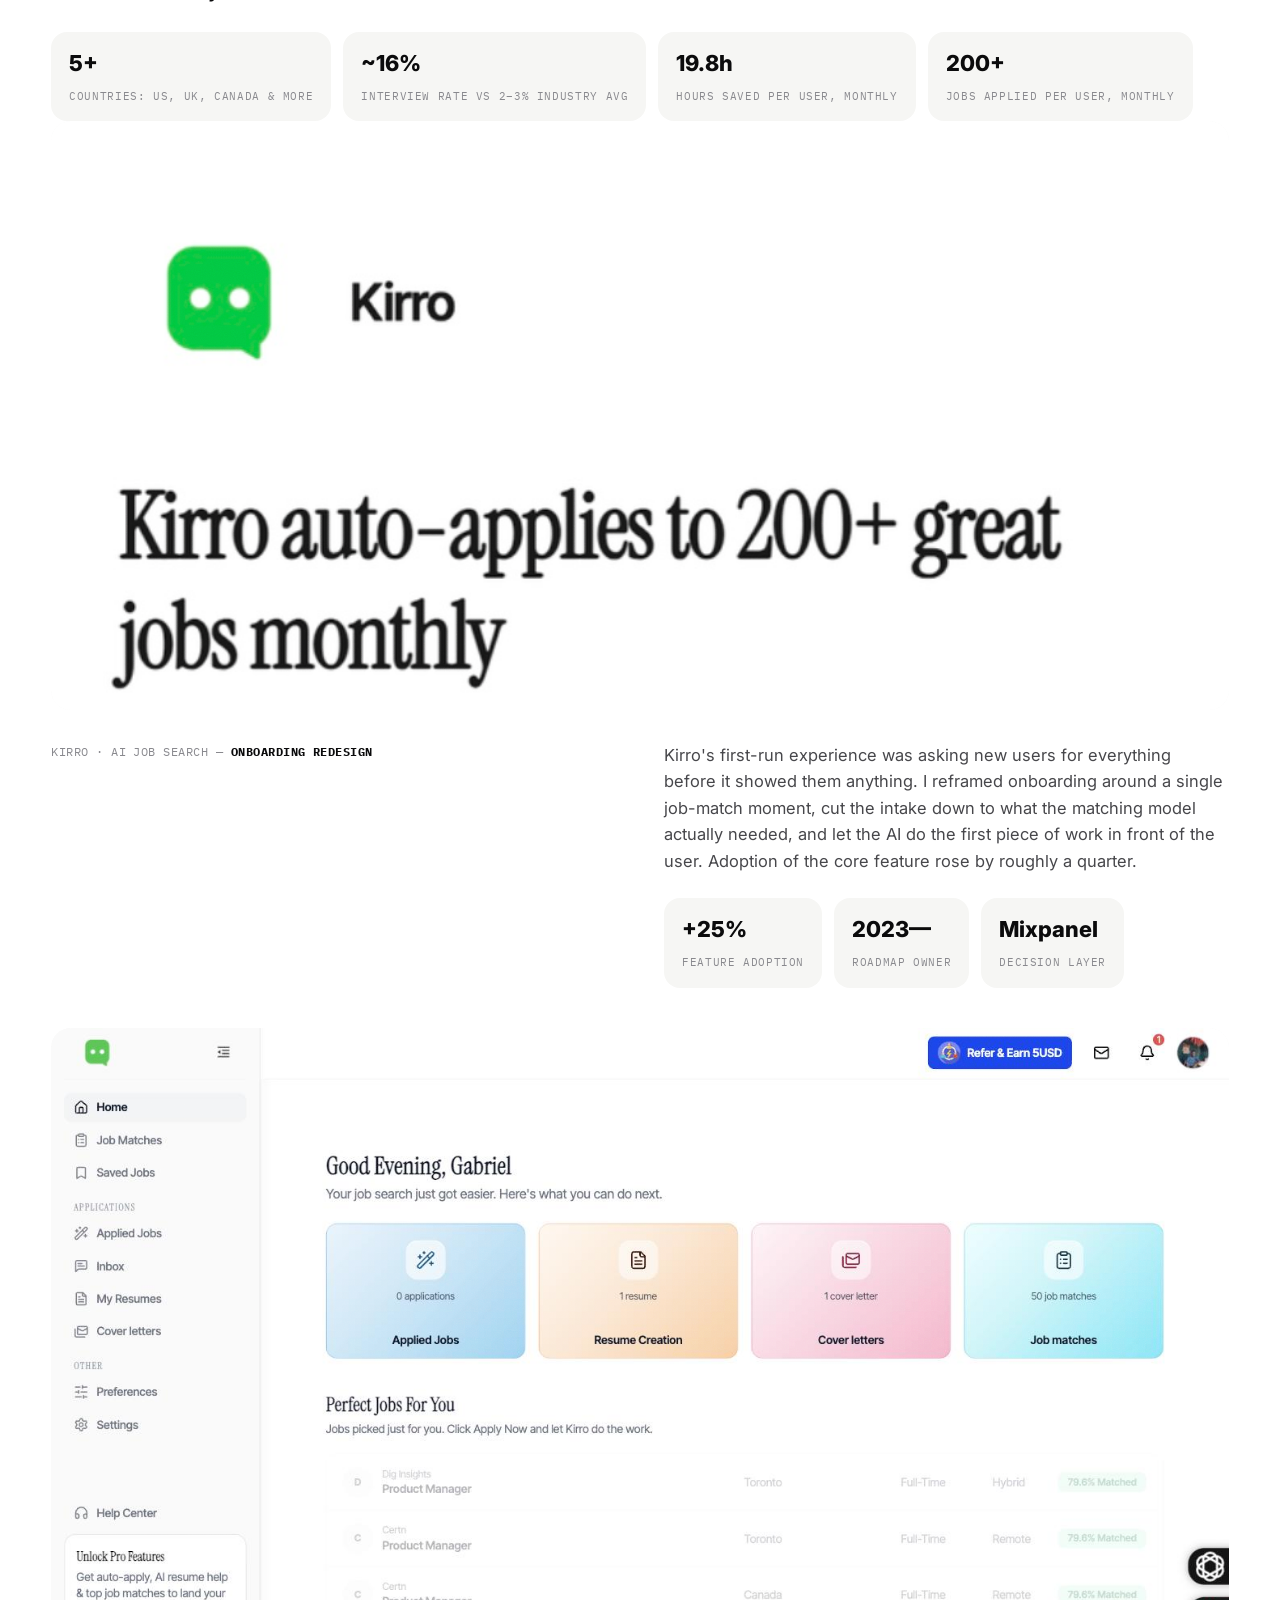
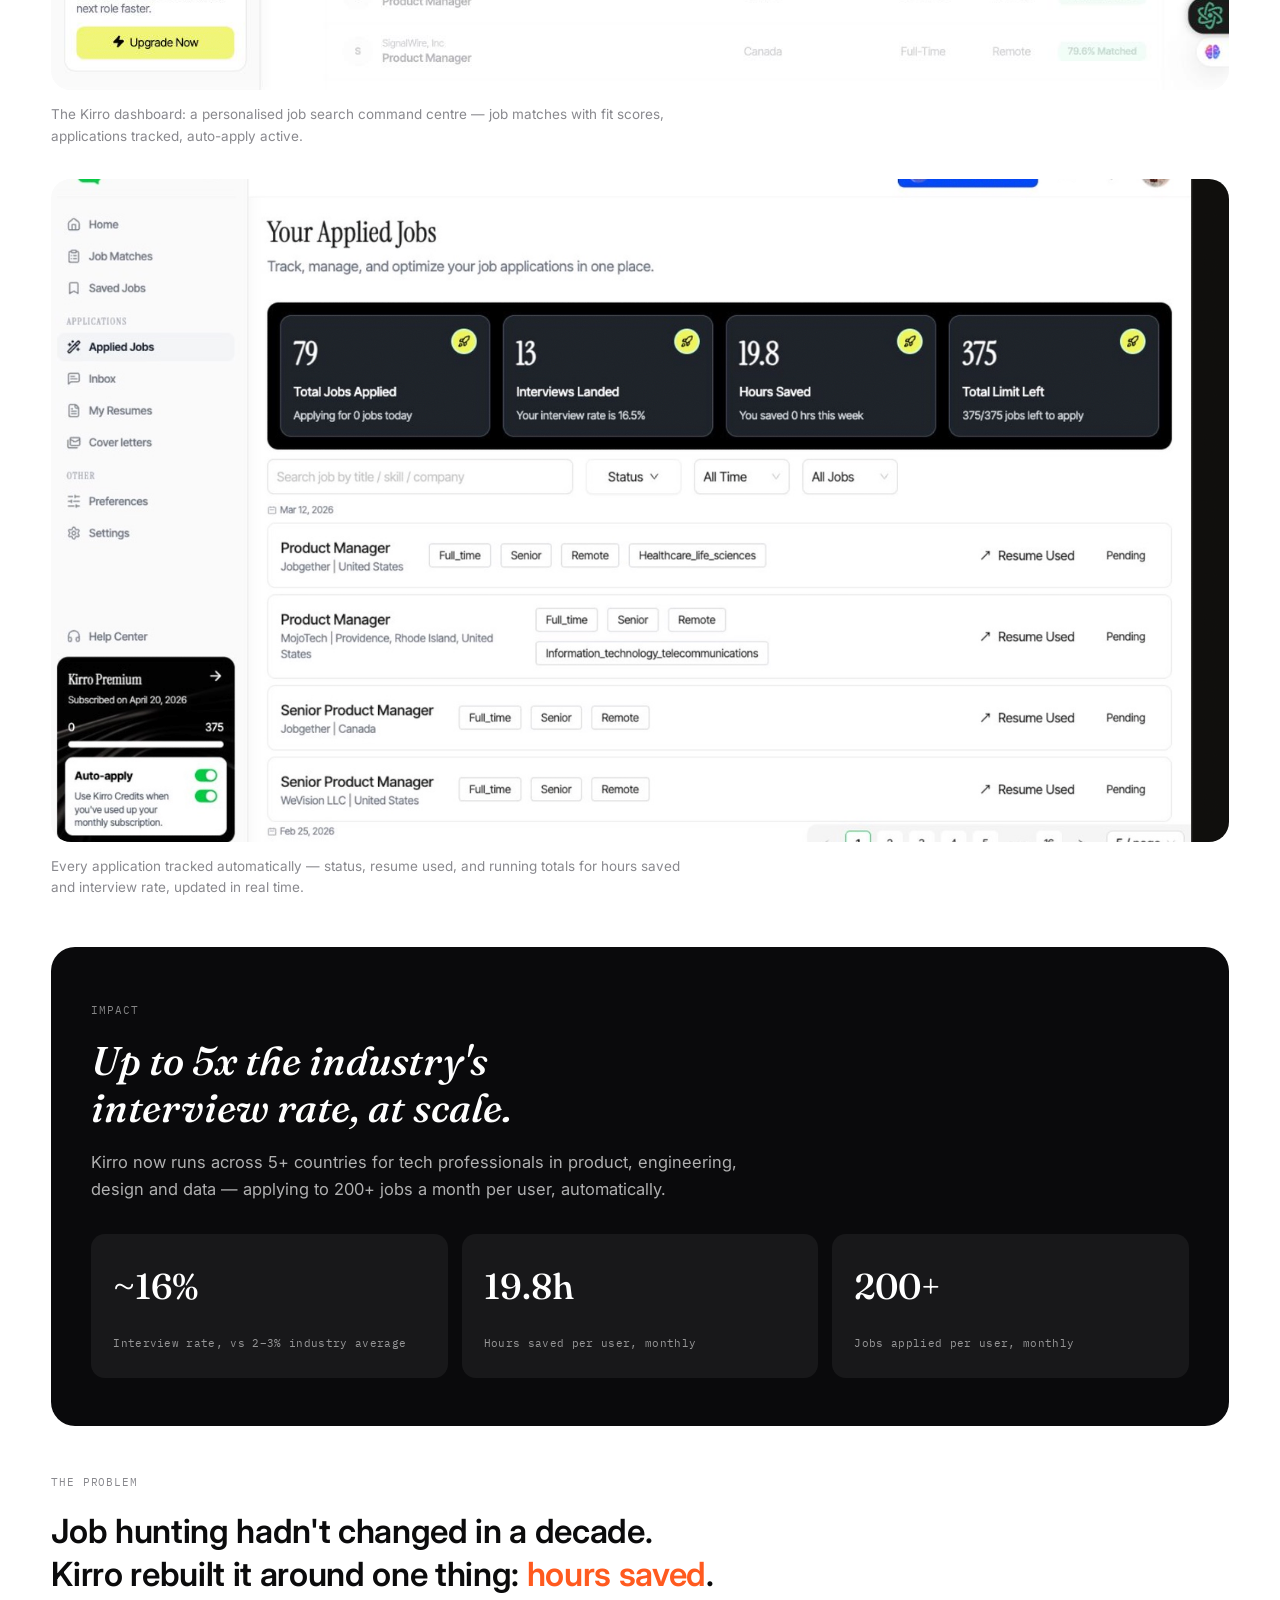
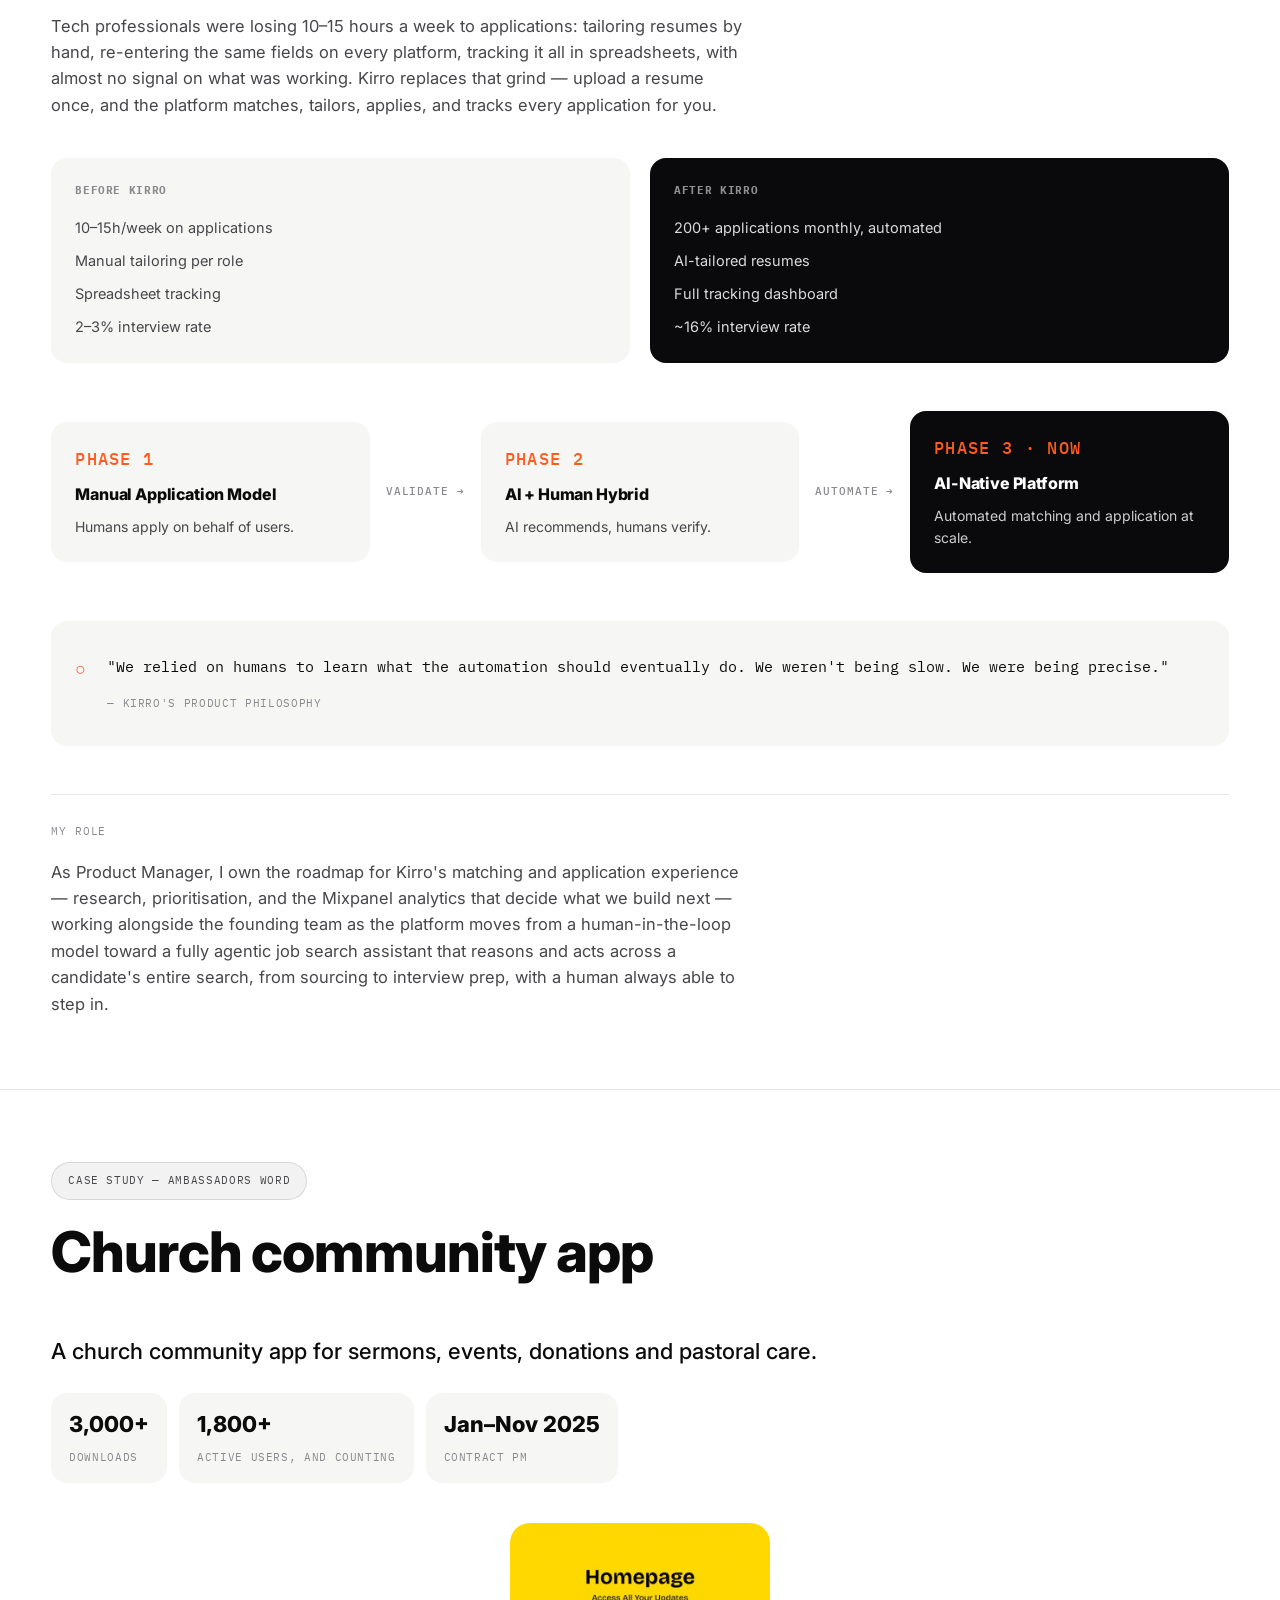
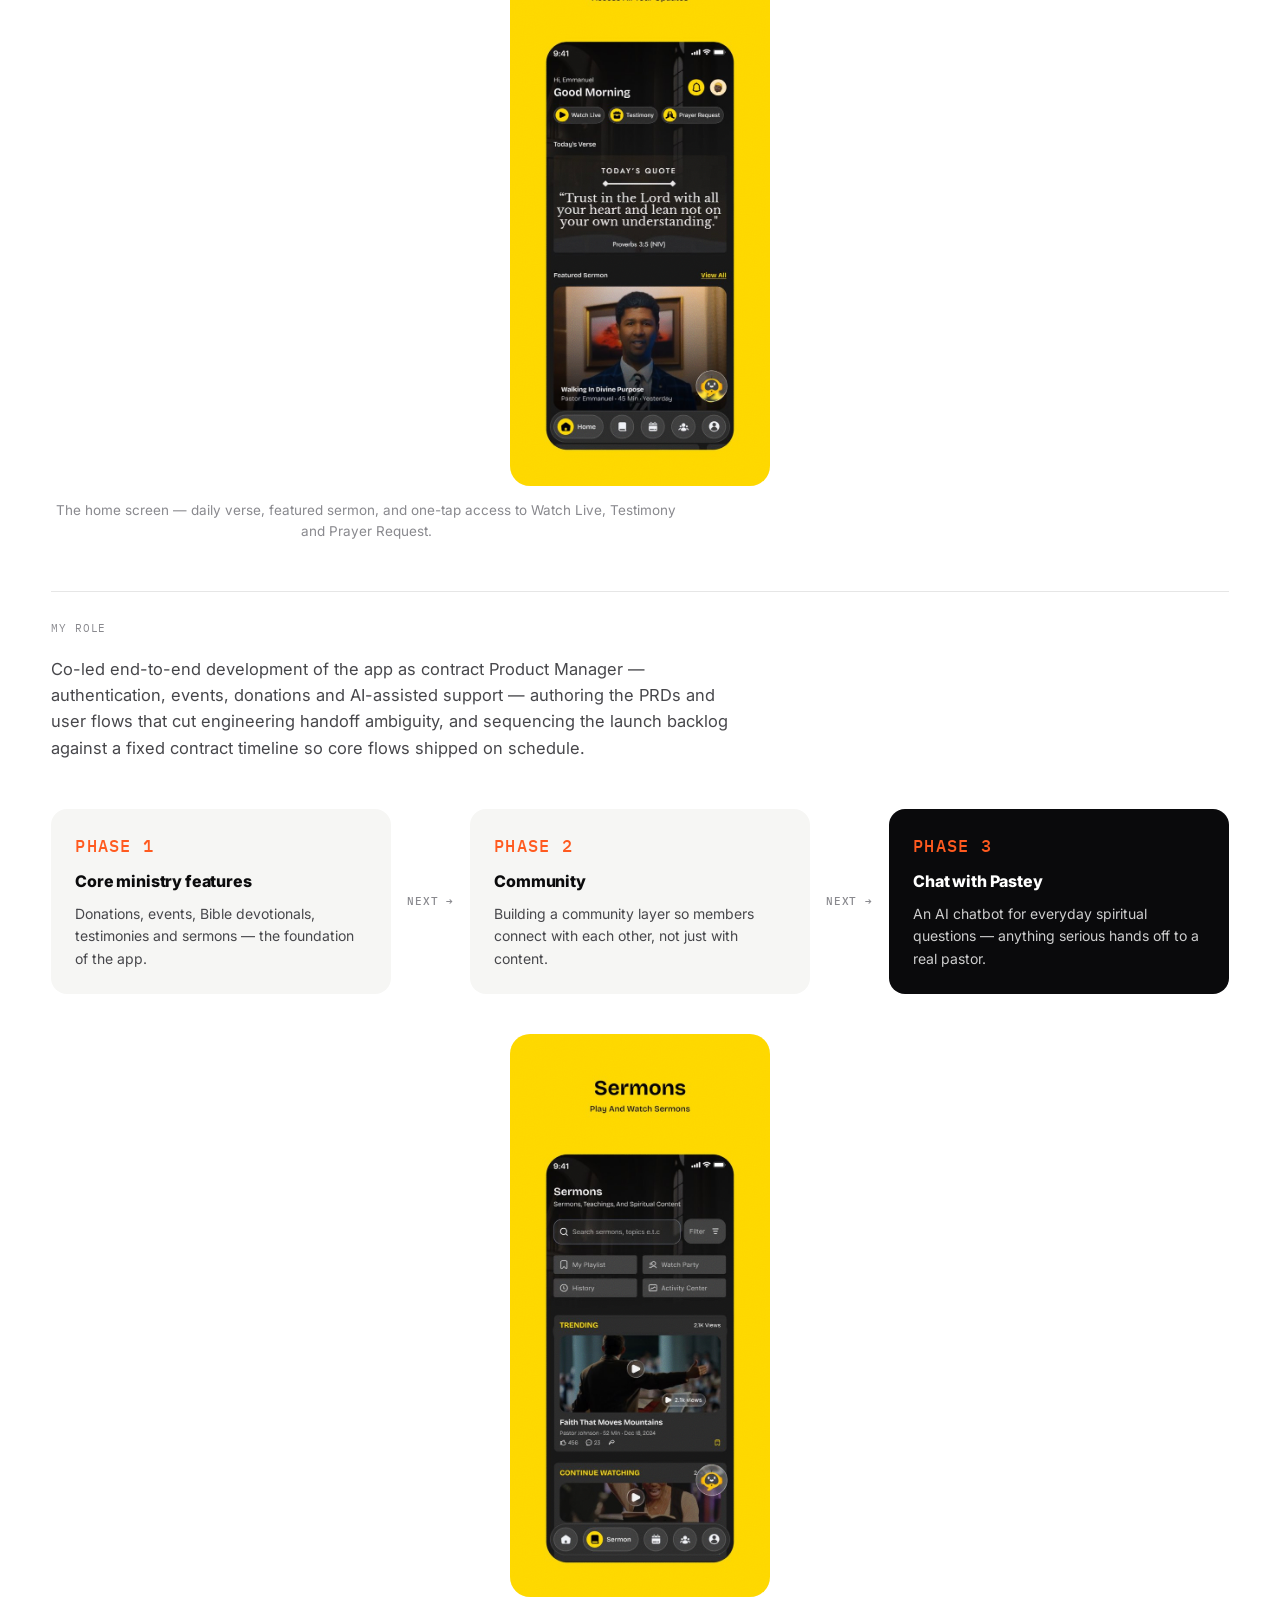
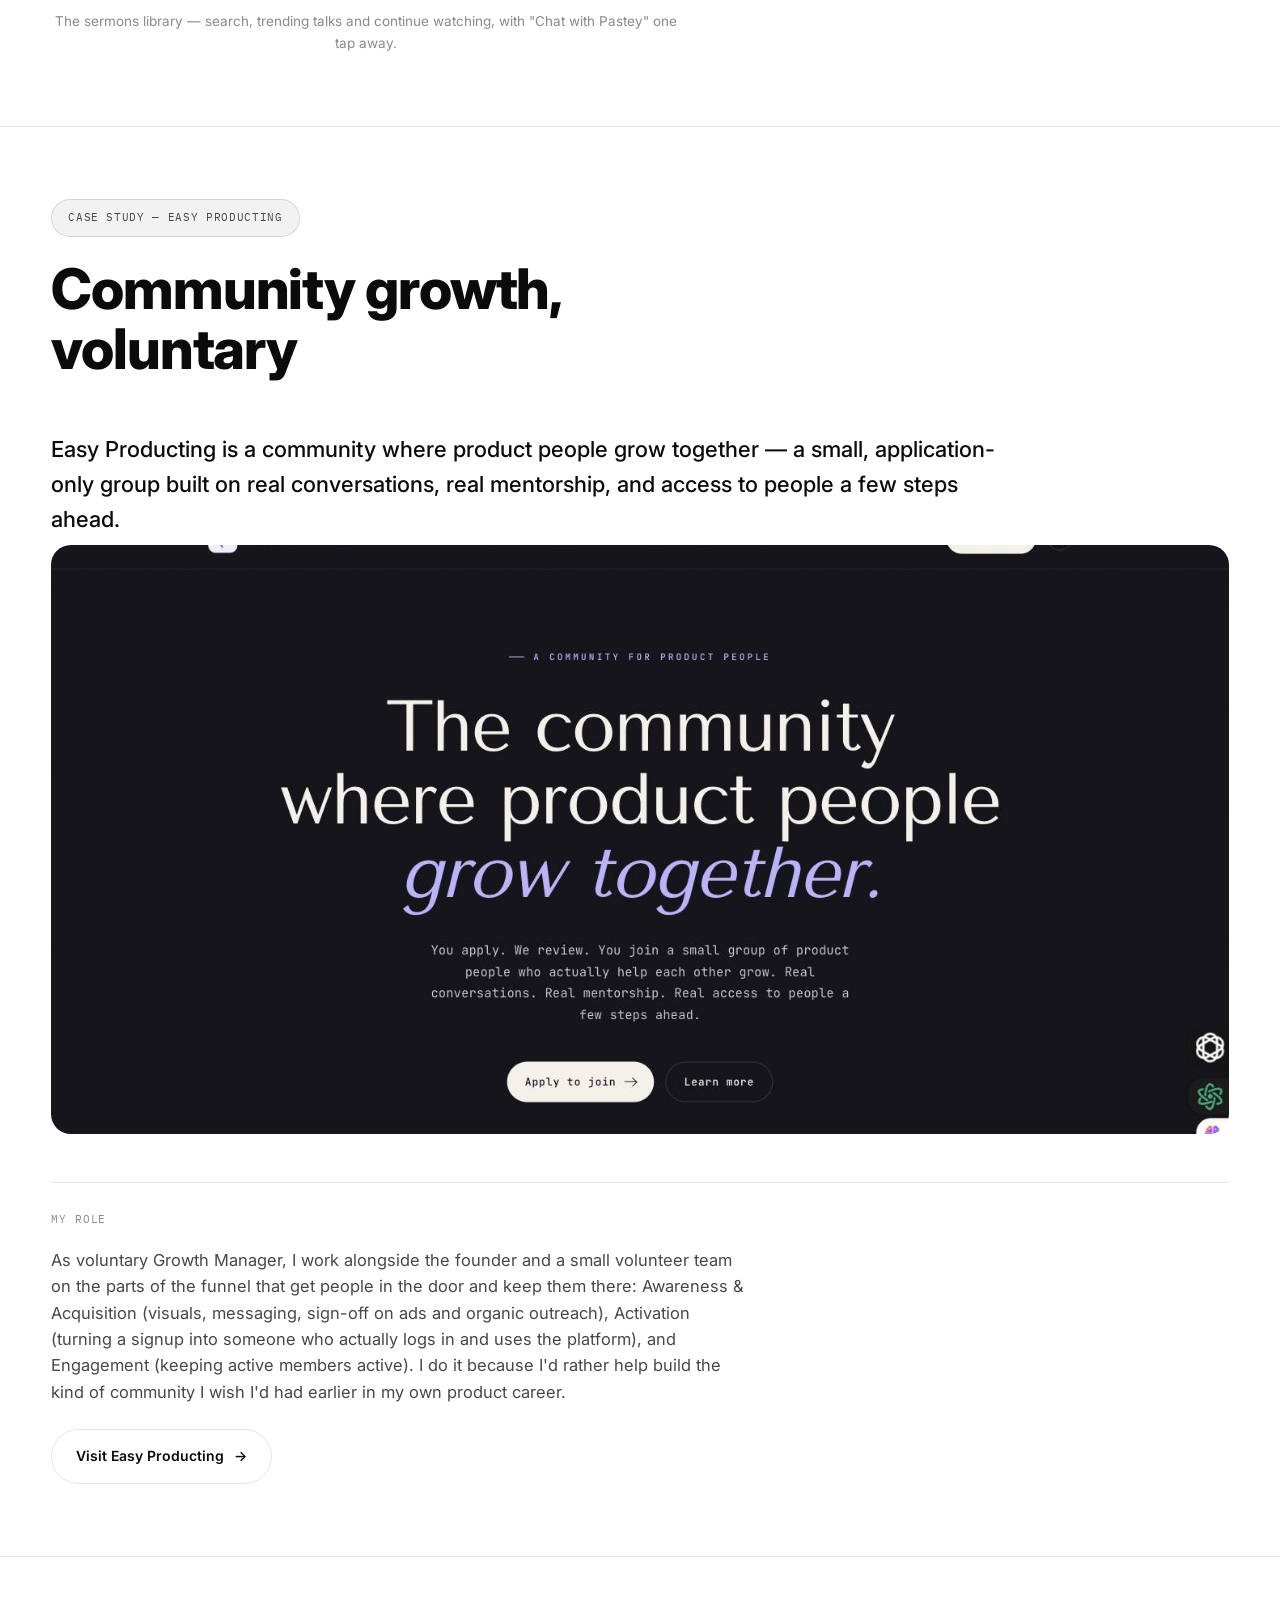
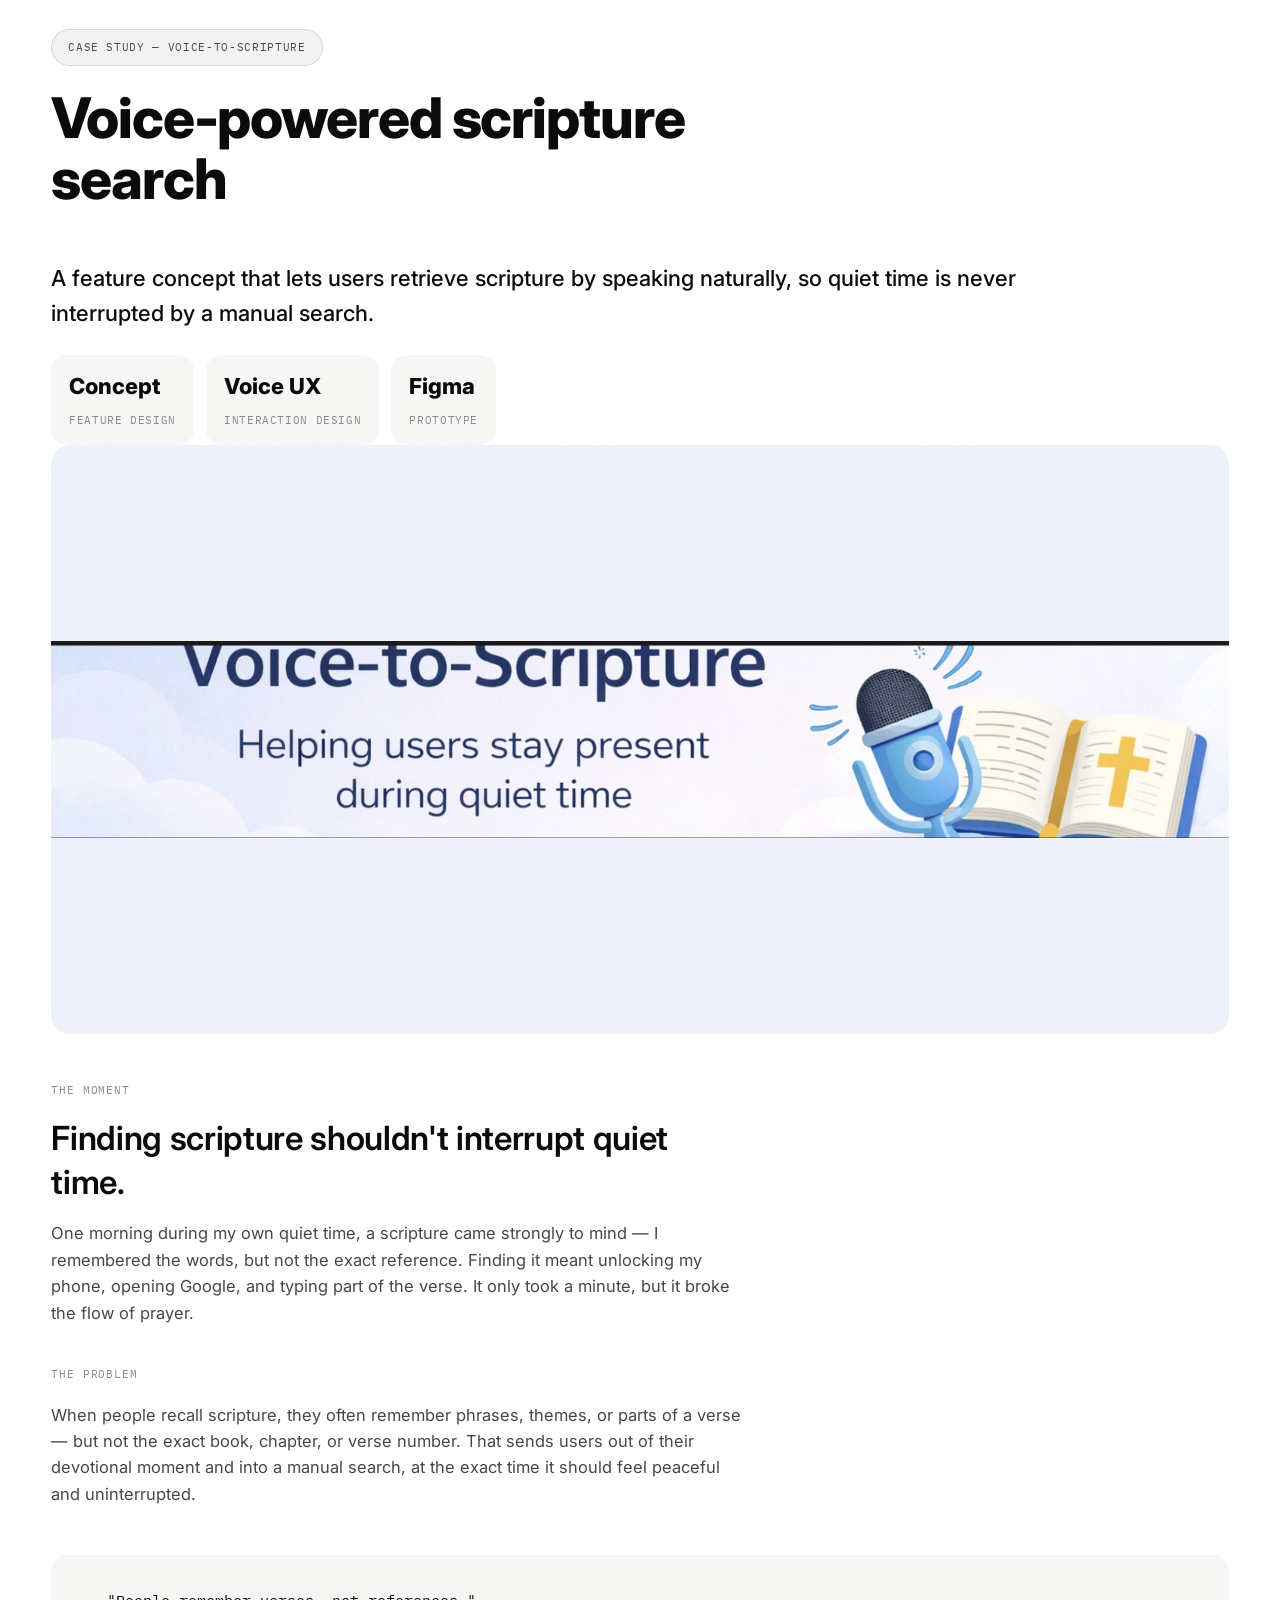
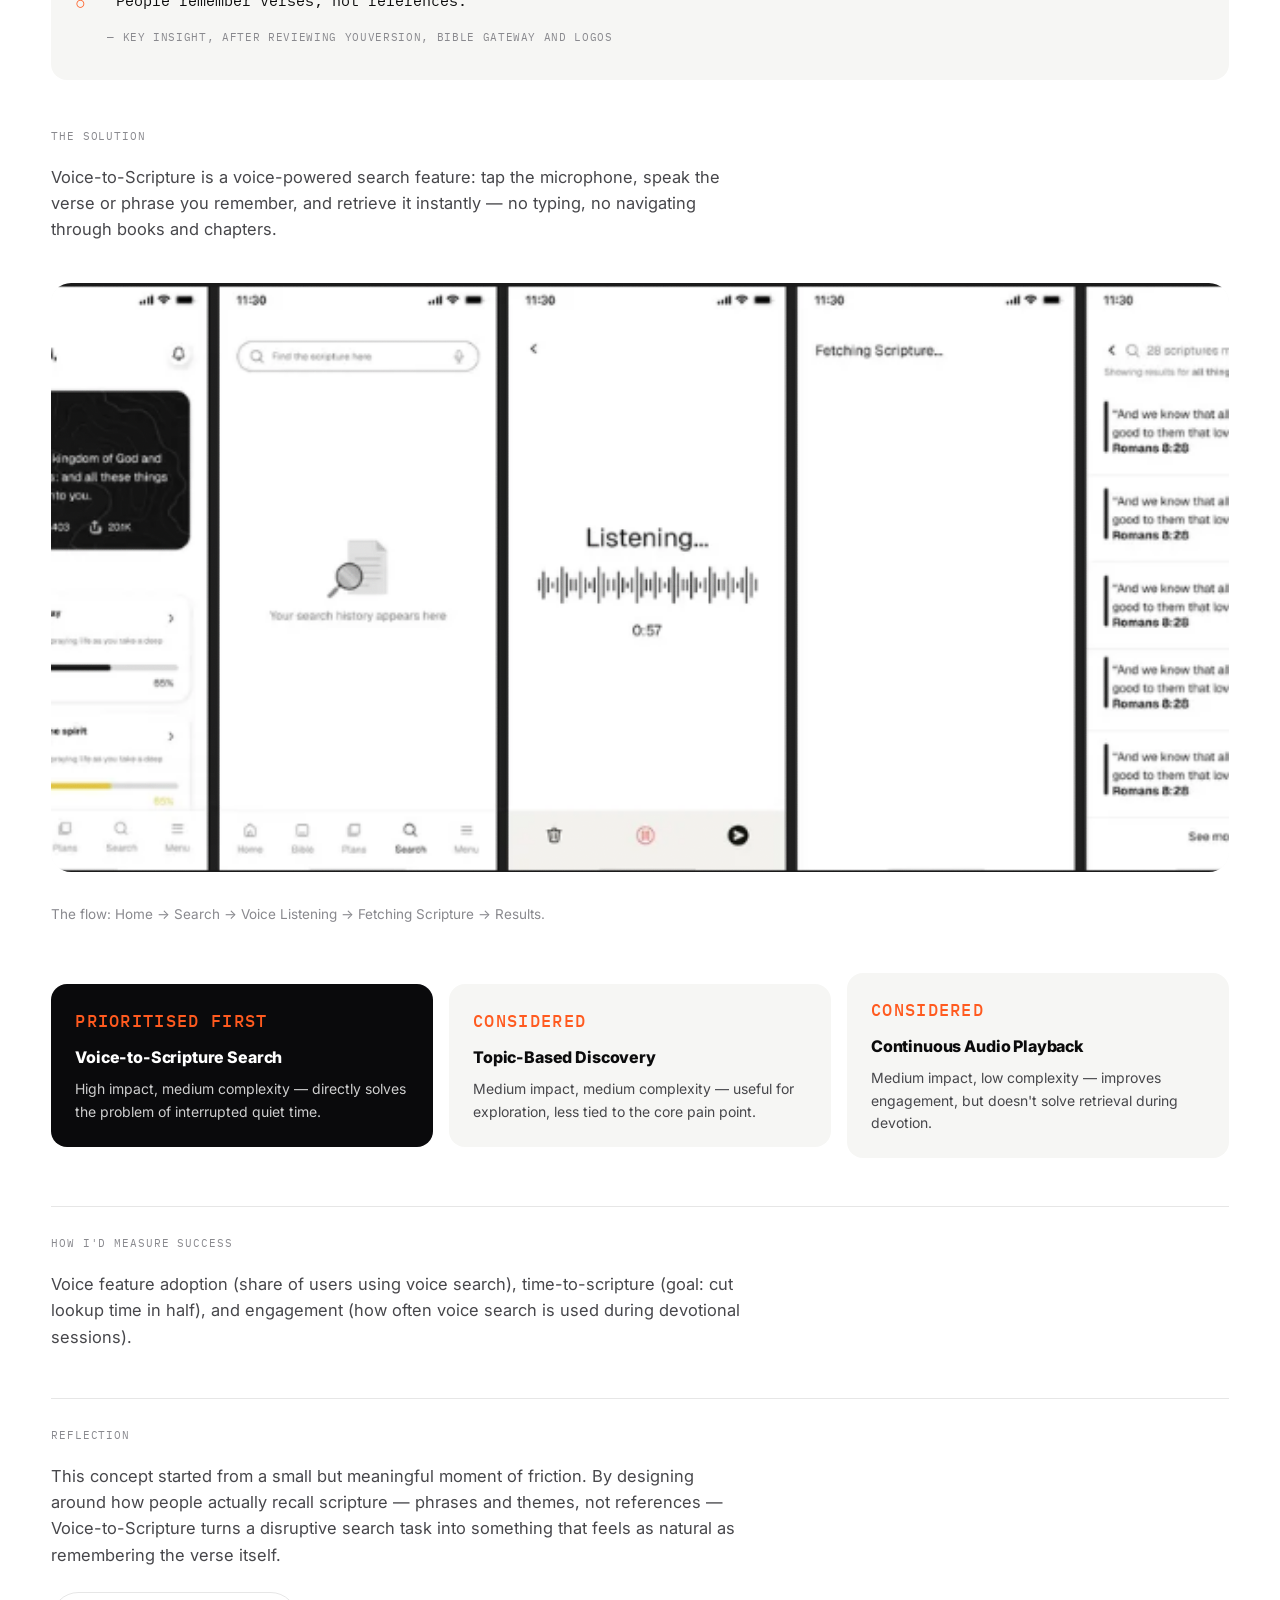
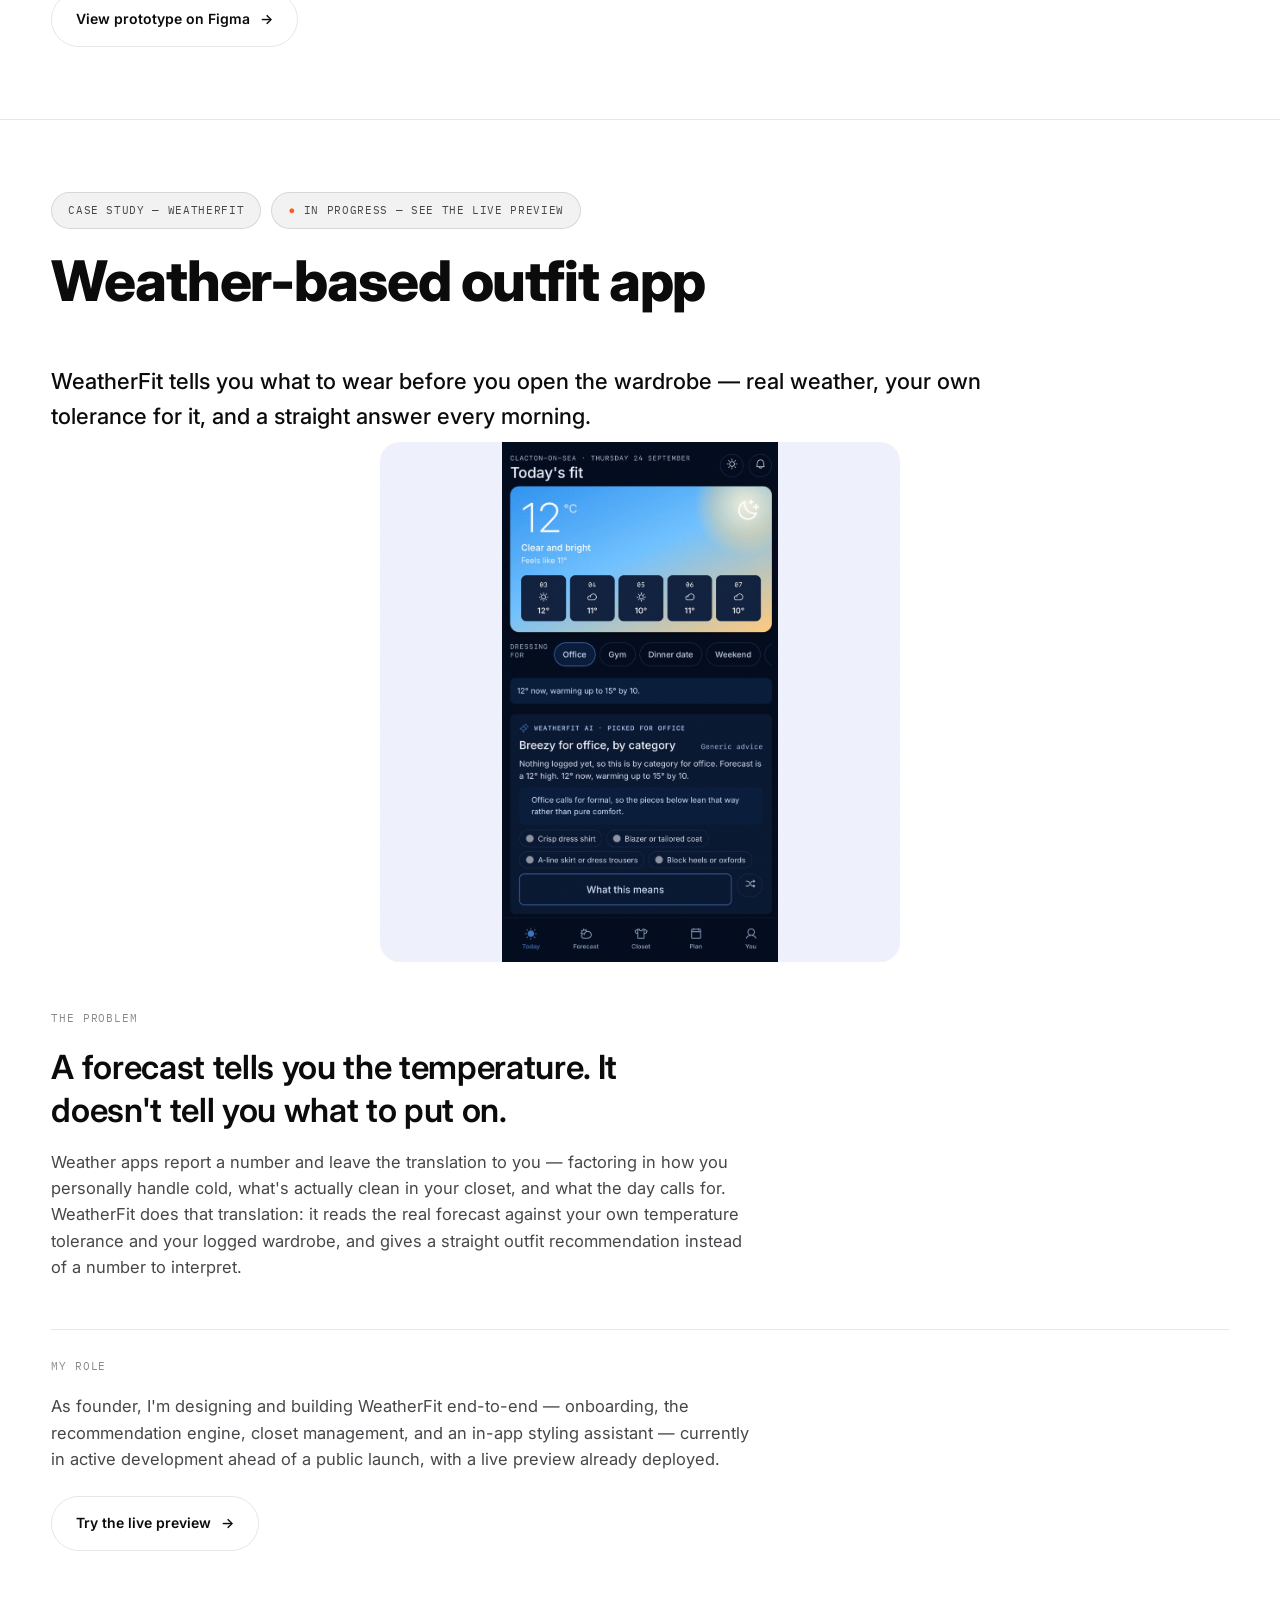
==== commit 3180e5a2: "Fill the Kirro onboarding placeholder with a real screenshot Cropped a clean hero shot (logo + tagli" ====
--- a/work.html
+++ b/work.html
@@ -142,8 +142,8 @@
       <div class="stat"><b>200+</b><span>Jobs applied per user, monthly</span></div>
     </div>
 
-    <div class="featured-image ph art-steel rv">
-      <div class="tag">Replace: Kirro onboarding screens</div>
+    <div class="featured-image ph rv">
+      <img src="kirro-onboarding.jpg" alt="Kirro sign-up screen — auto-applies to 200+ great jobs monthly">
     </div>
 
     <div class="featured-body">
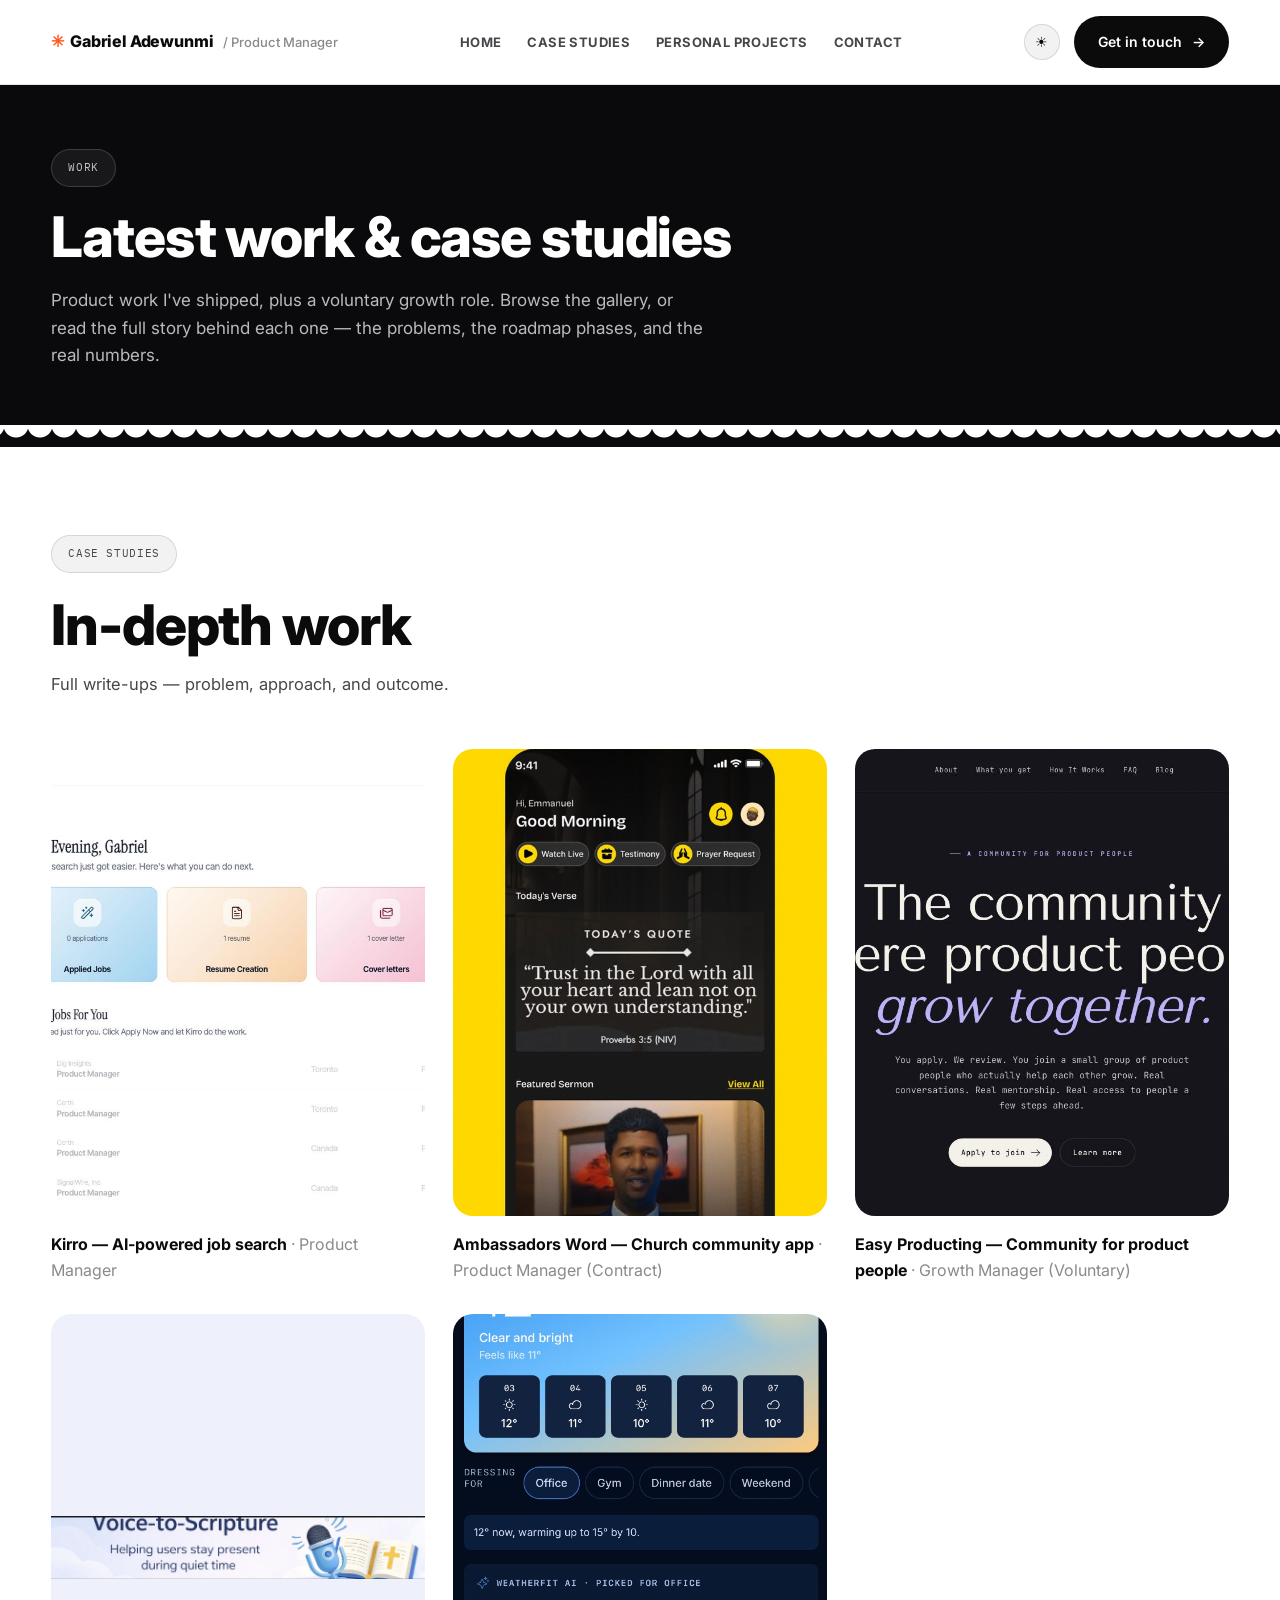
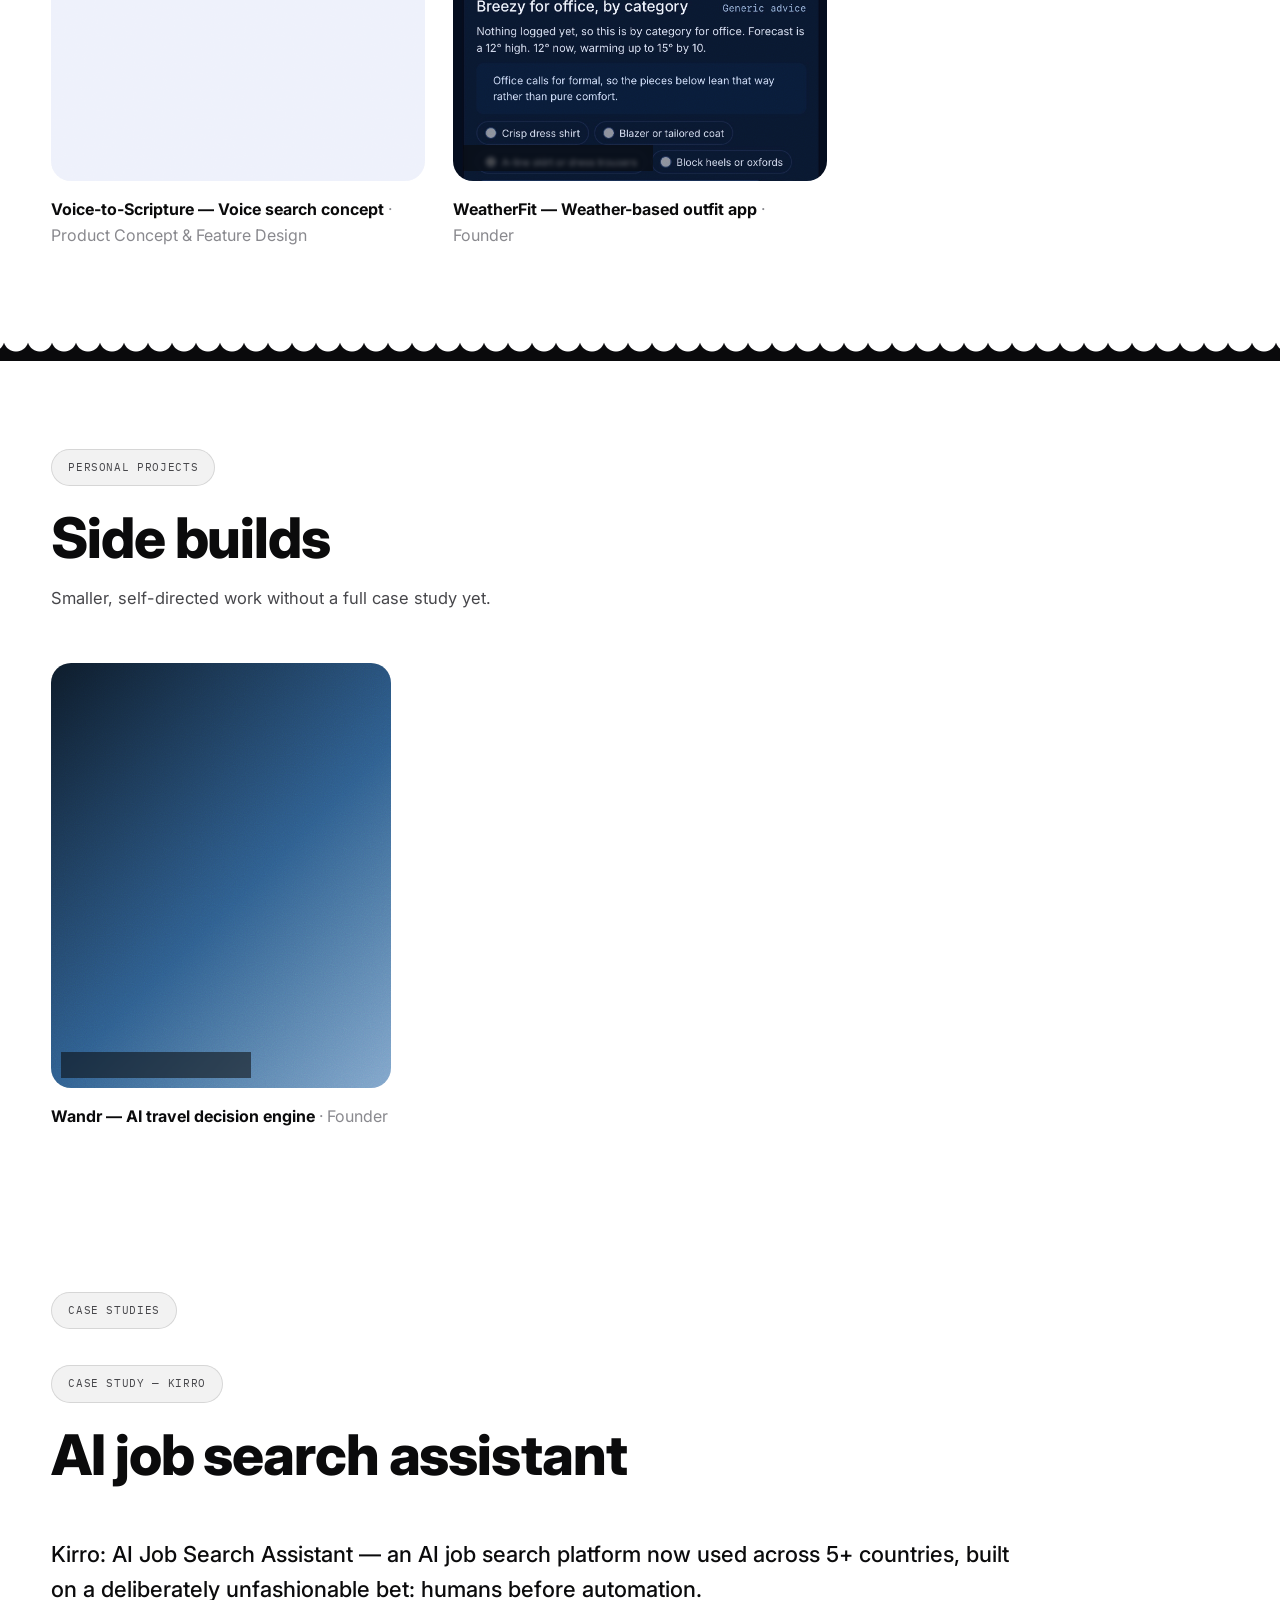
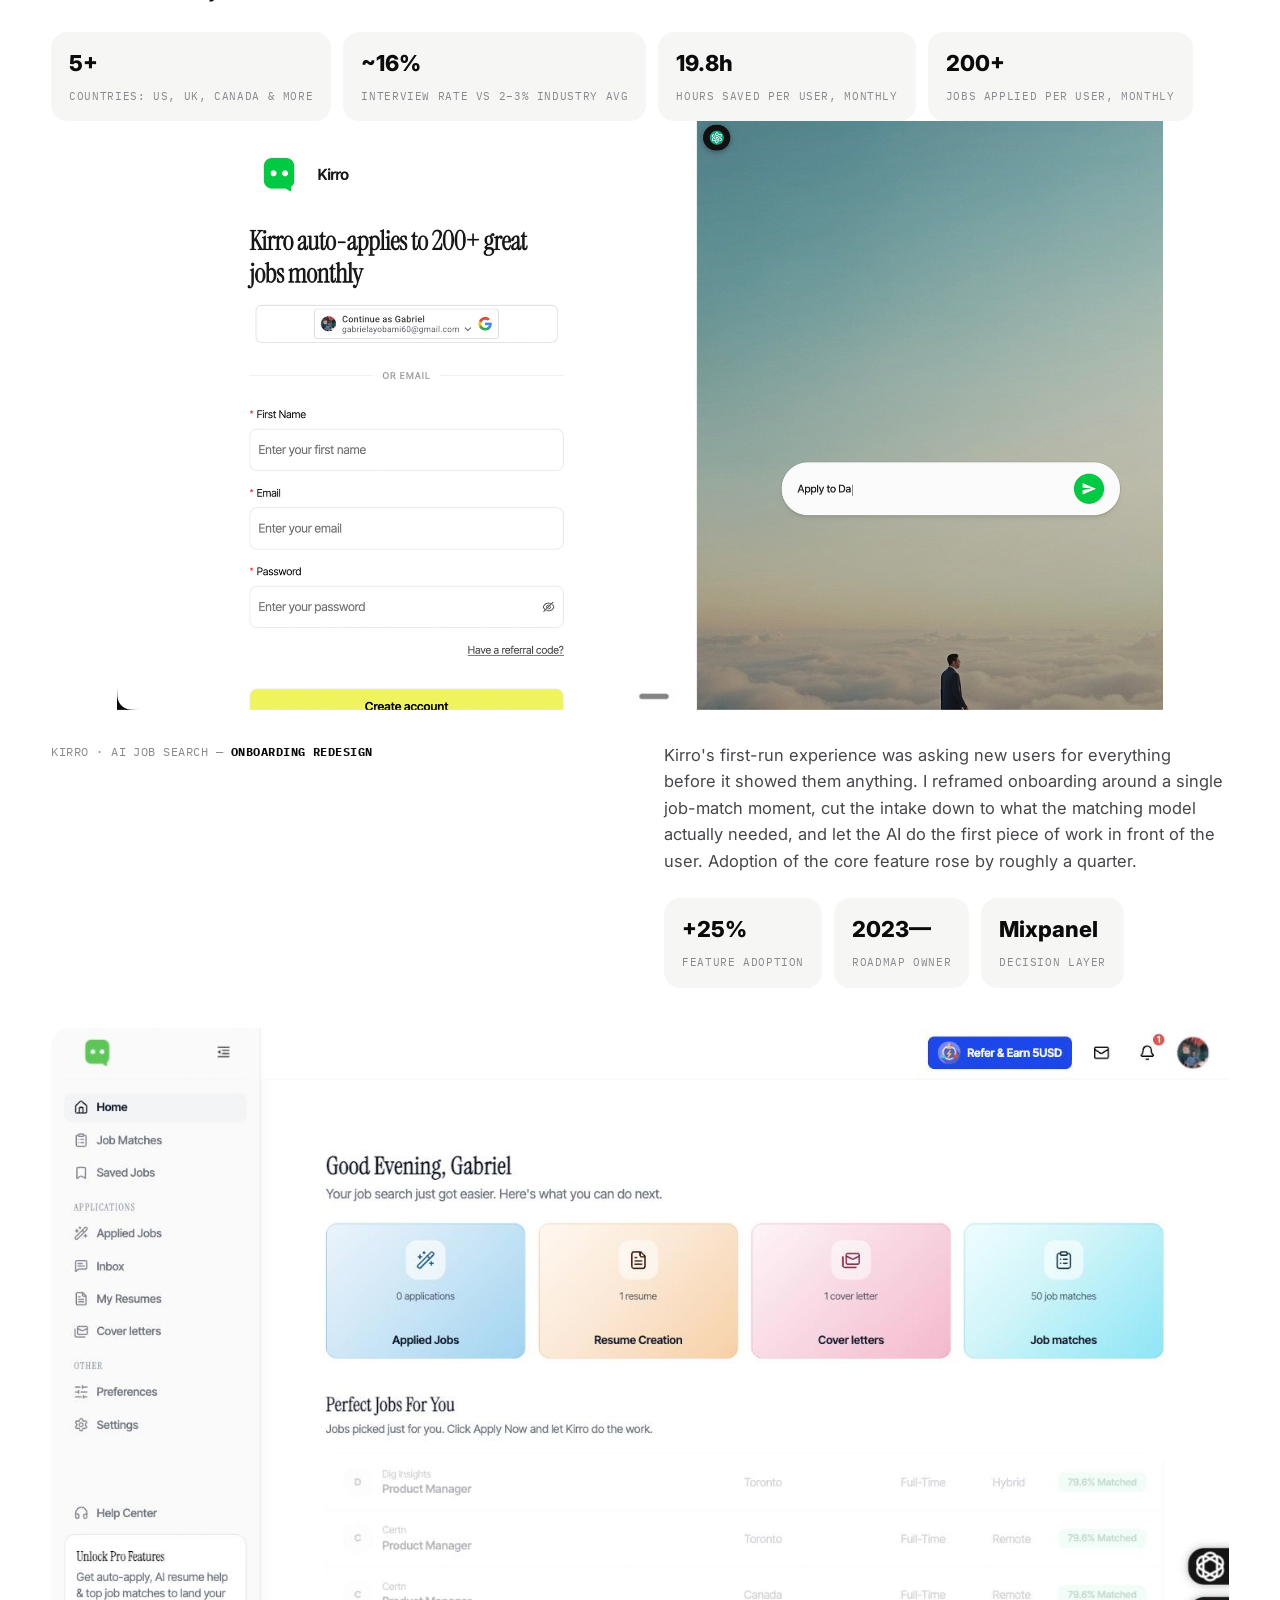
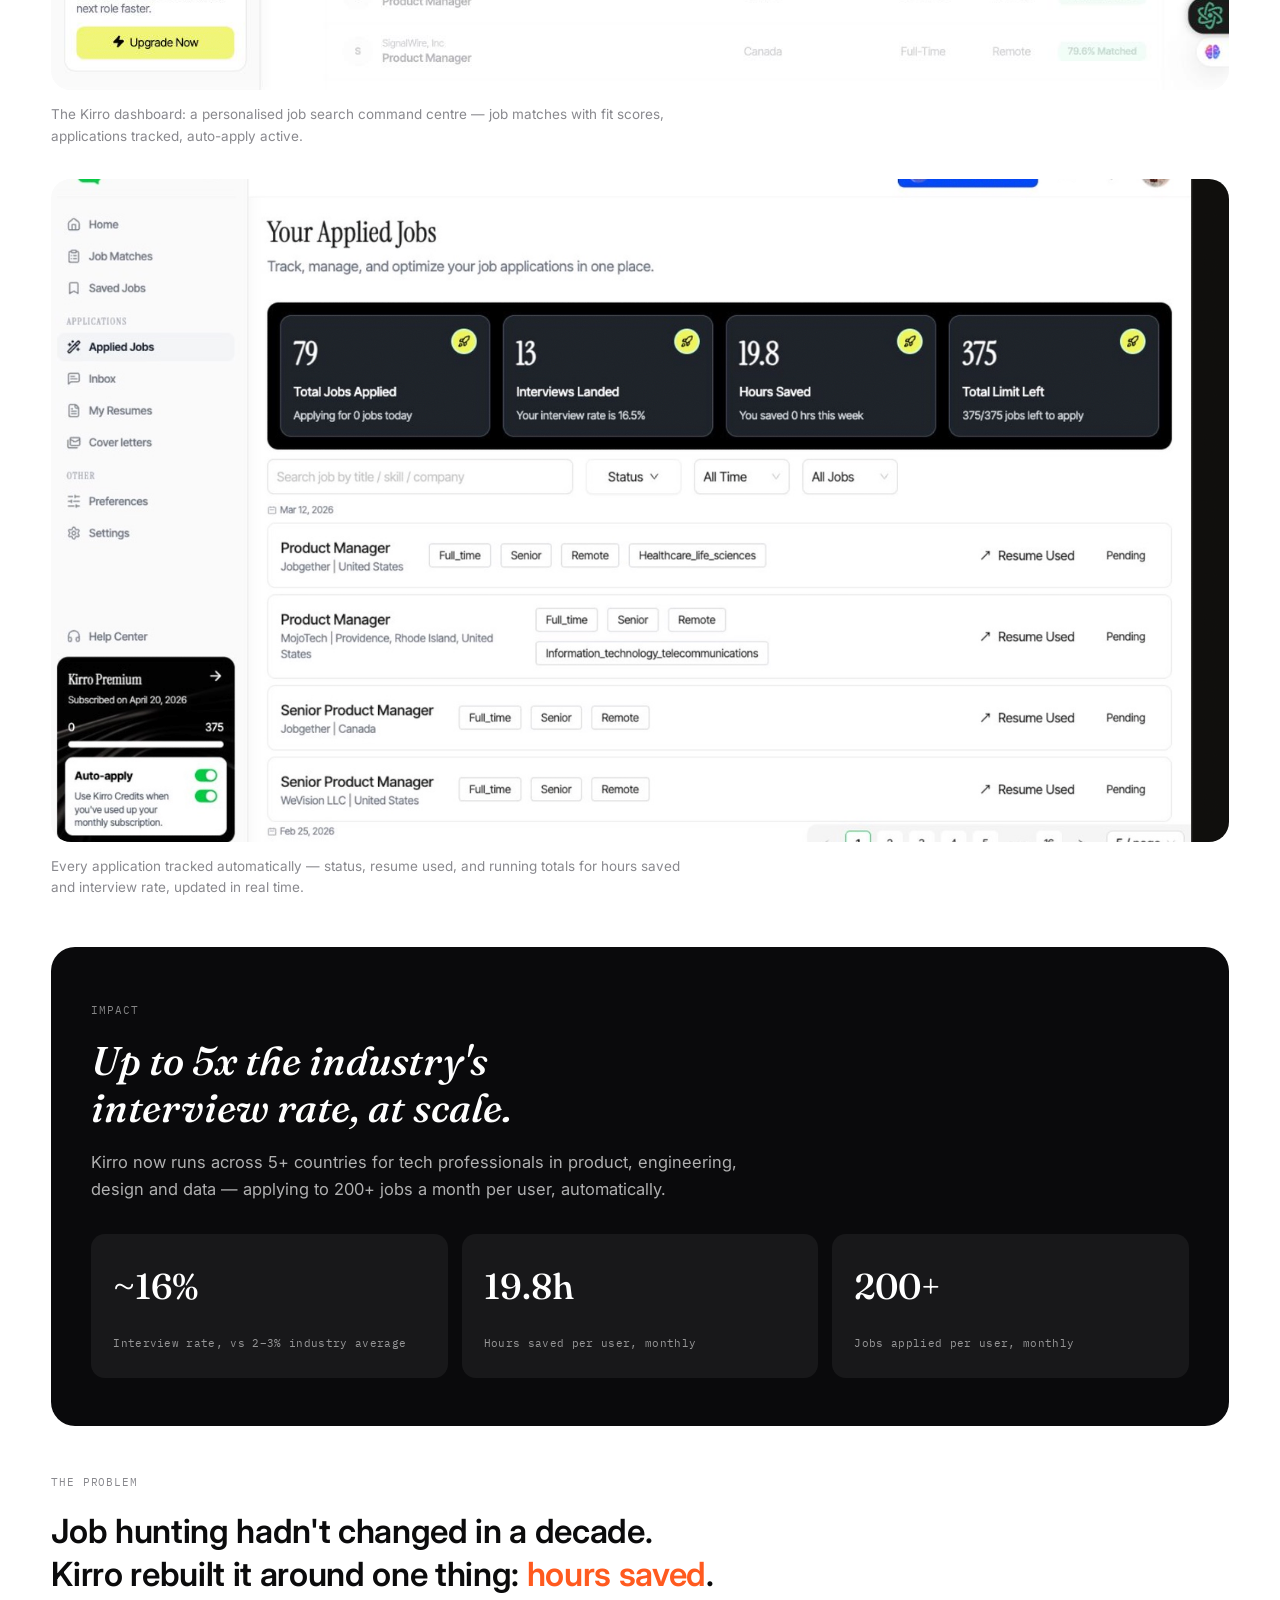
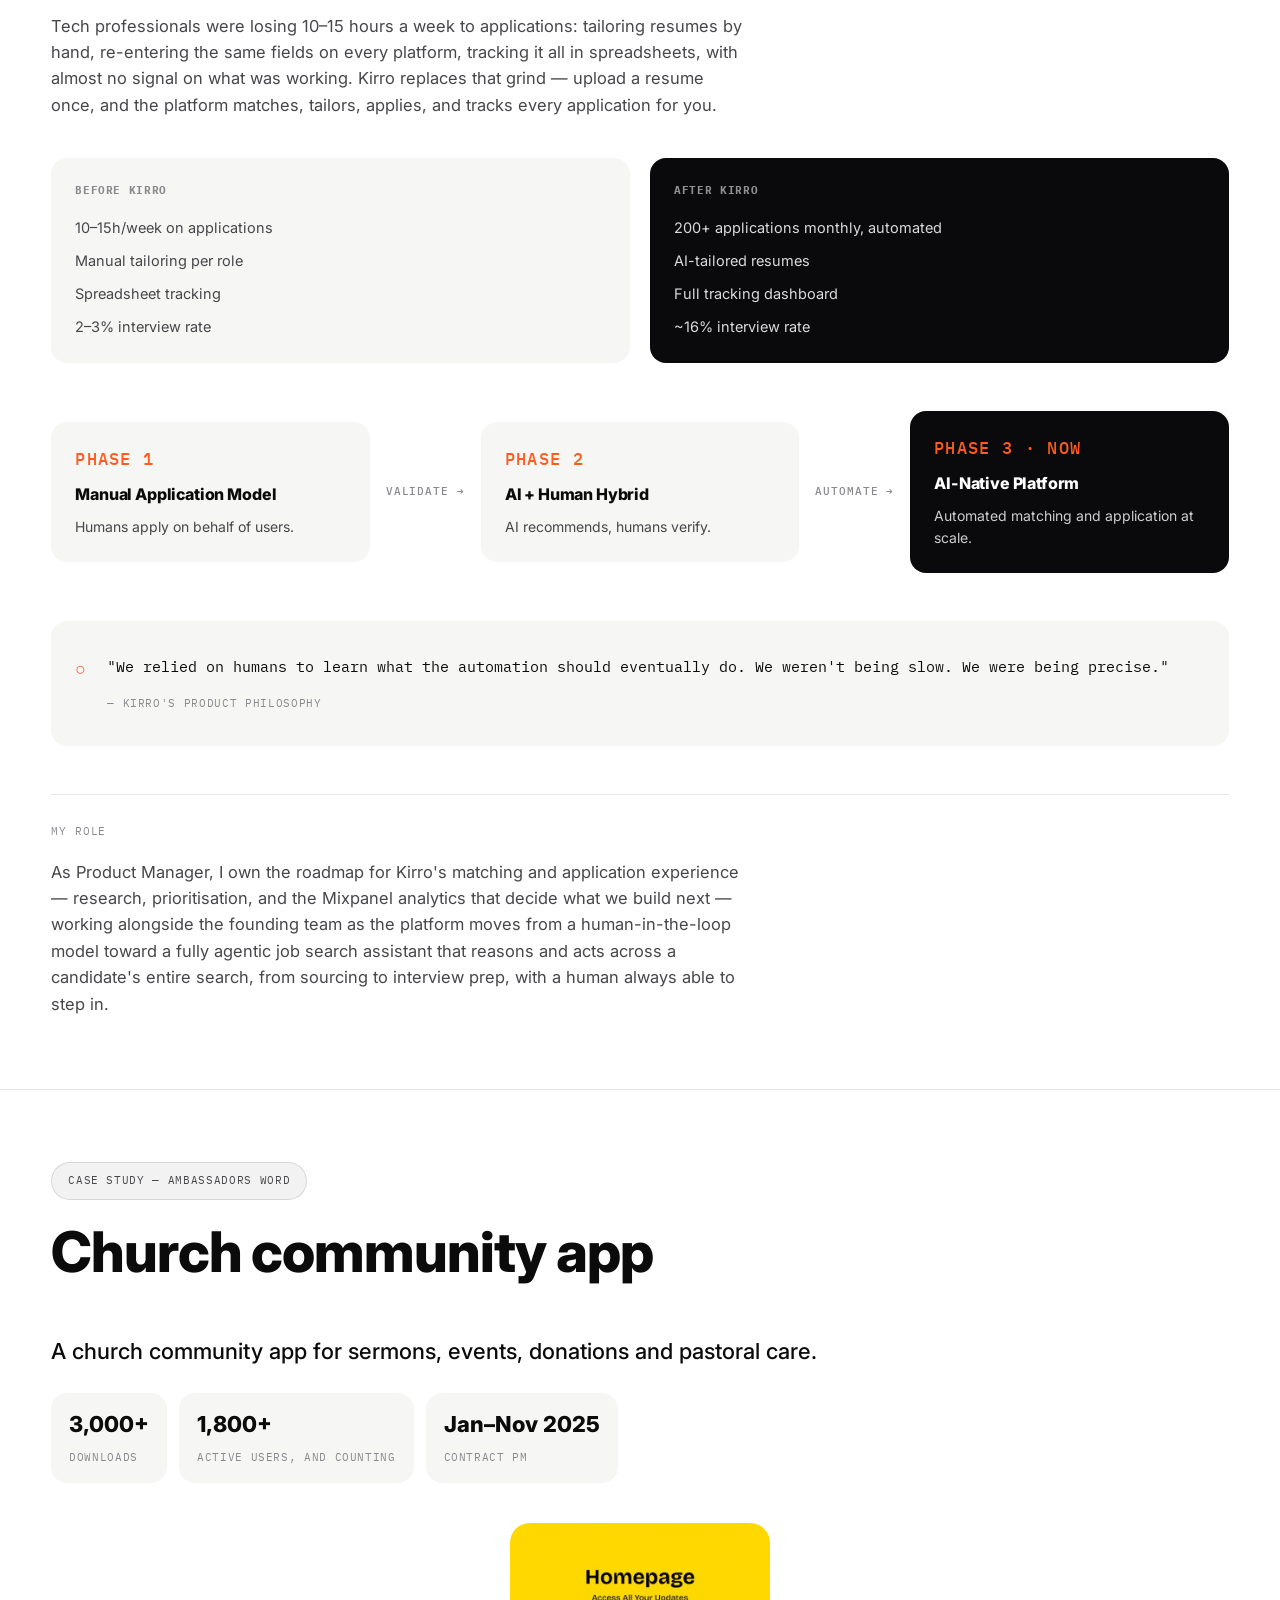
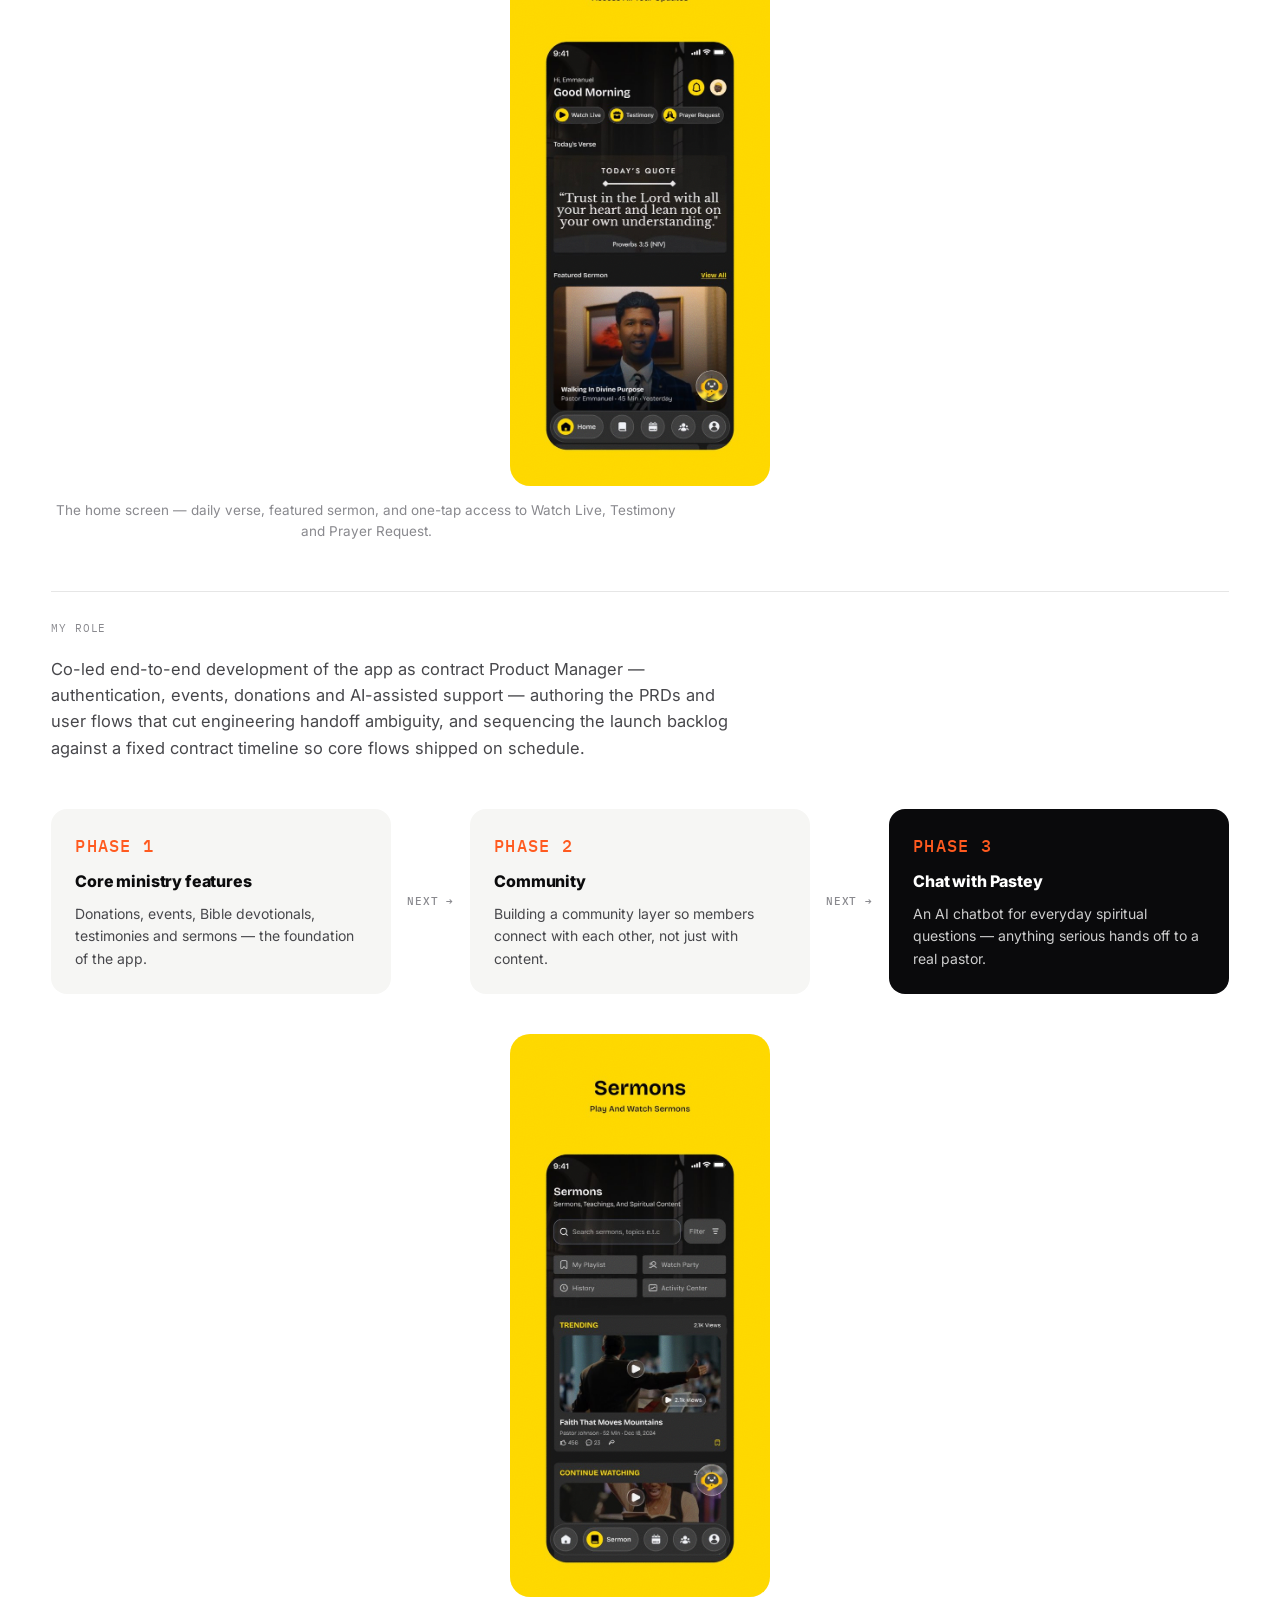
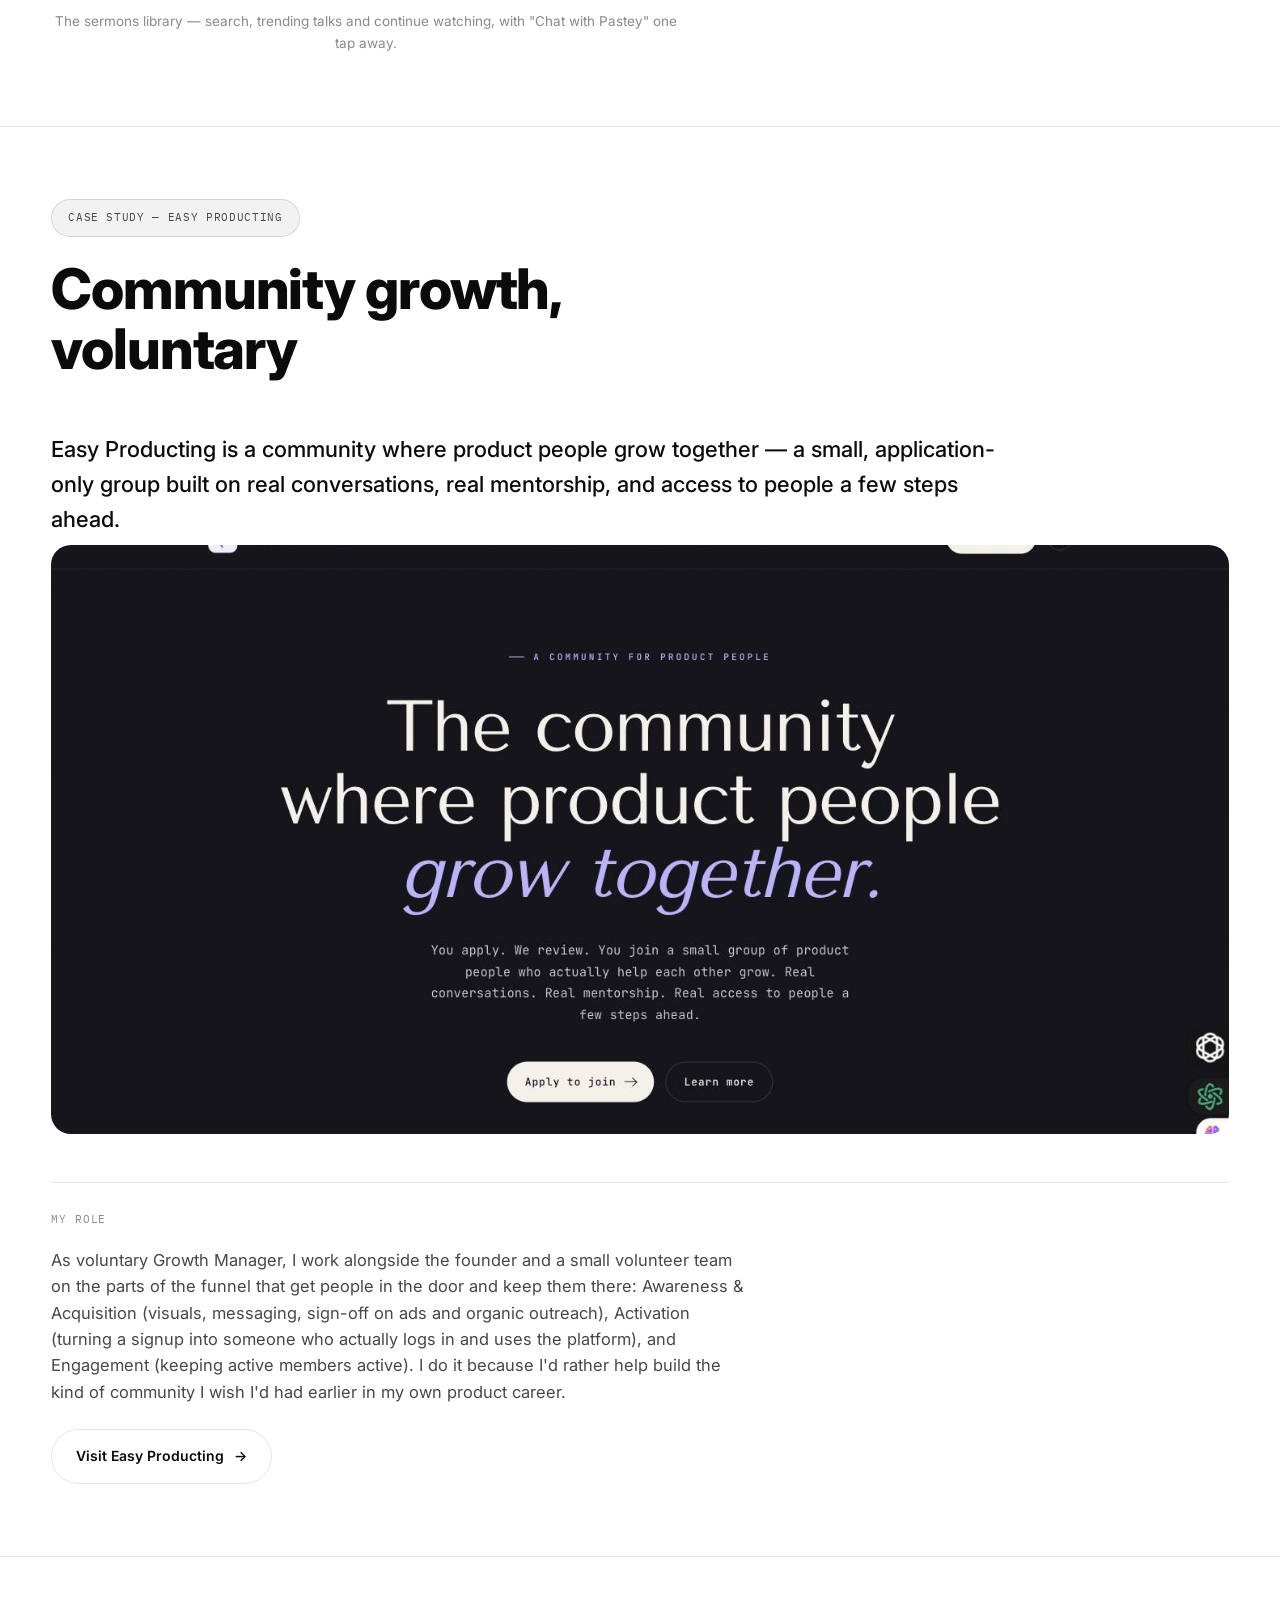
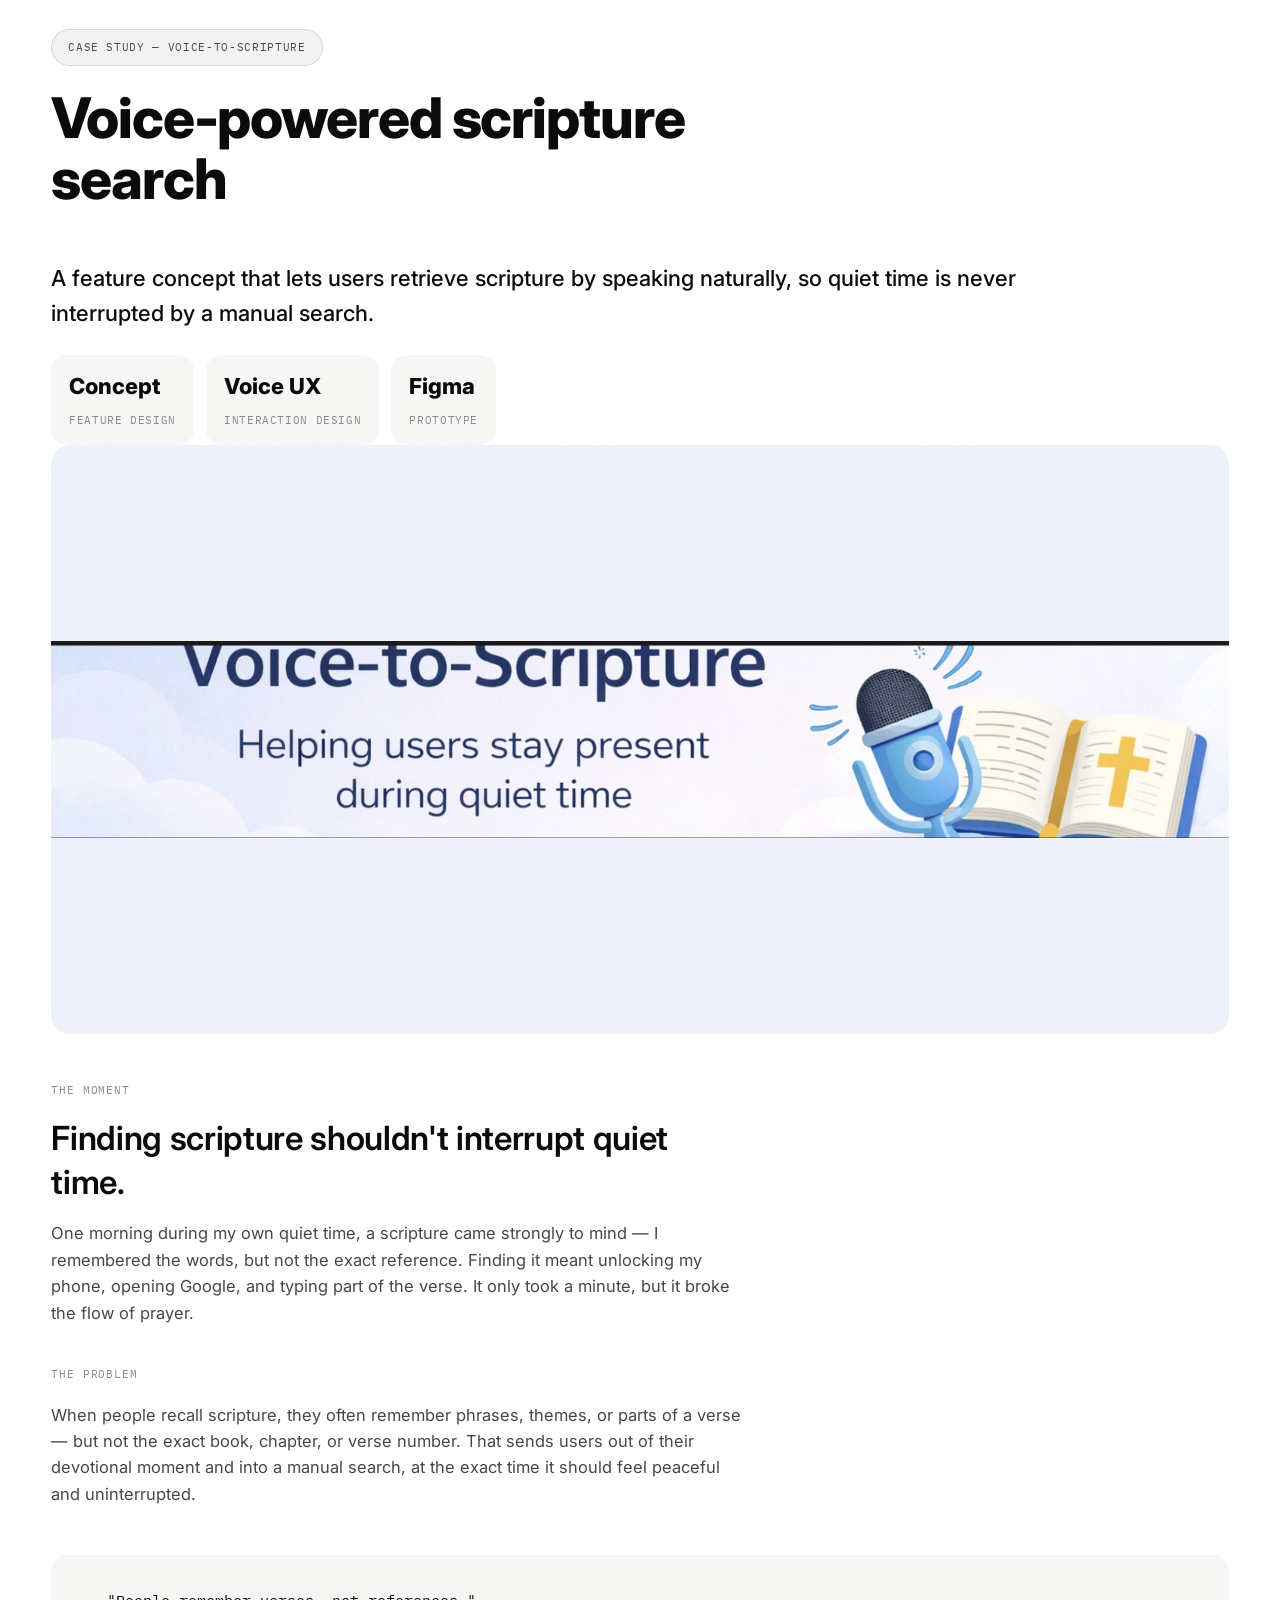
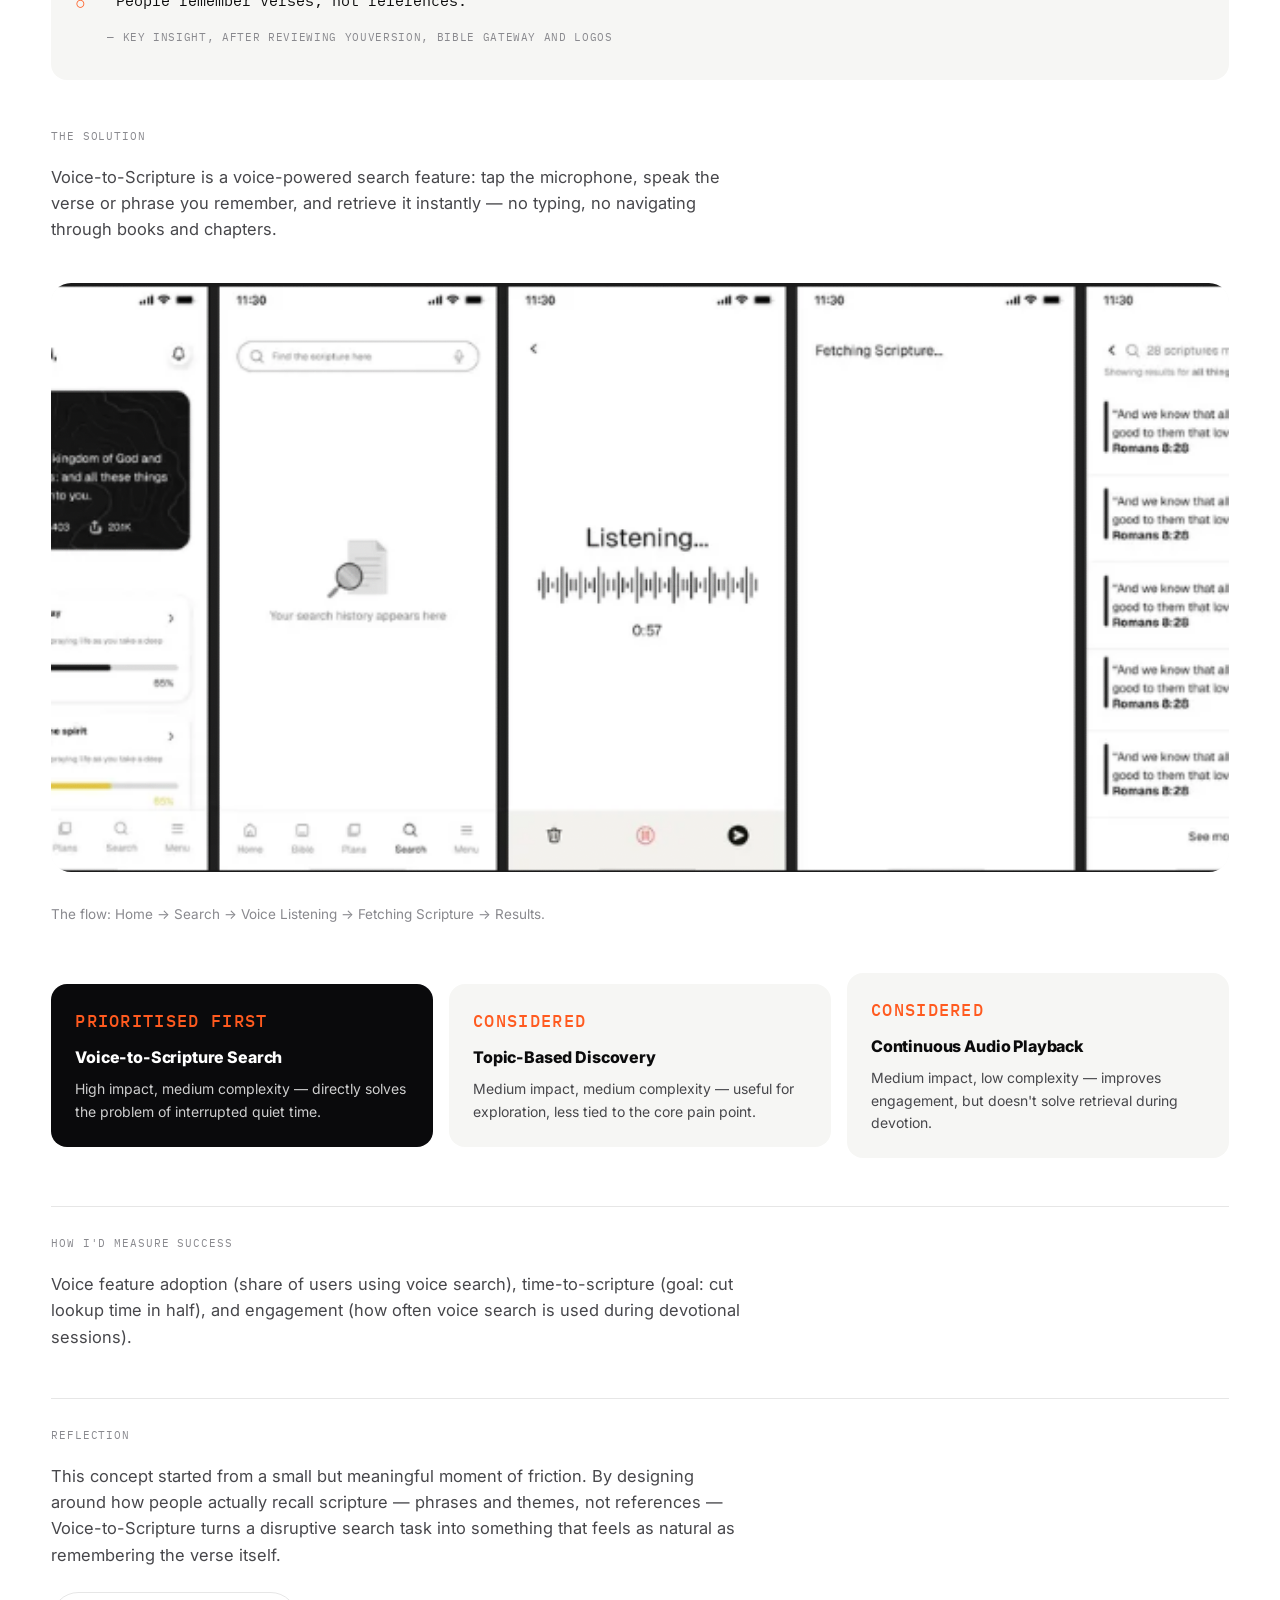
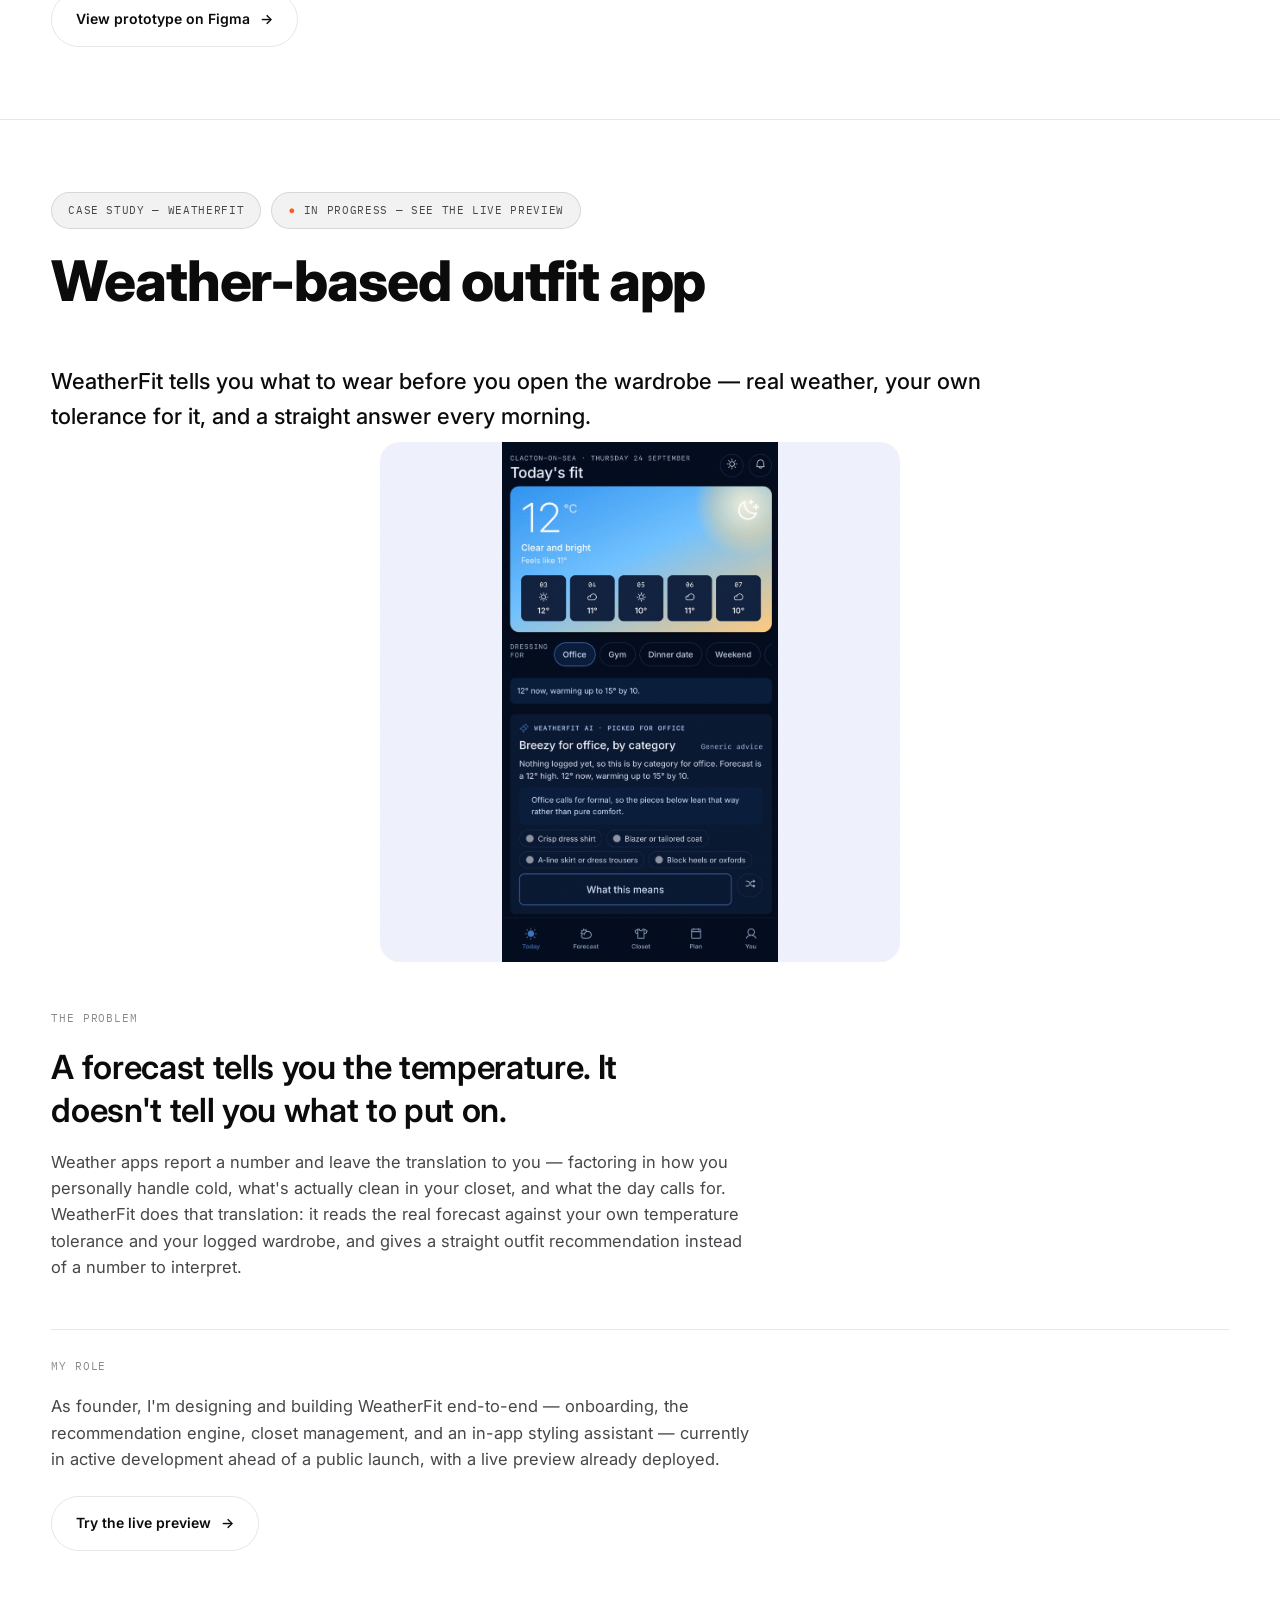
==== commit 4060df27: "Show the full Kirro onboarding screenshot instead of a tight crop The cropped hero-only version was " ====
--- a/work.html
+++ b/work.html
@@ -143,7 +143,7 @@
     </div>
 
     <div class="featured-image ph rv">
-      <img src="kirro-onboarding.jpg" alt="Kirro sign-up screen — auto-applies to 200+ great jobs monthly">
+      <img class="contain-fit" src="kirro-onboarding-v2.jpg" alt="Kirro sign-up screen — auto-applies to 200+ great jobs monthly">
     </div>
 
     <div class="featured-body">
--- a/styles.css
+++ b/styles.css
@@ -228,6 +228,7 @@
 }
 .ph img{width:100%;height:100%;object-fit:cover;display:block;}
 .ph img.banner-fit{object-fit:contain;background:#eef1fb;}
+.ph img.contain-fit{object-fit:contain;background:#fff;}
 .ph::after{
   content:"";position:absolute;inset:0;opacity:.16;mix-blend-mode:overlay;
   background-image:url("data:image/svg+xml,%3Csvg xmlns='http://www.w3.org/2000/svg' width='180' height='180'%3E%3Cfilter id='n'%3E%3CfeTurbulence type='fractalNoise' baseFrequency='0.9' numOctaves='2' stitchTiles='stitch'/%3E%3C/filter%3E%3Crect width='100%25' height='100%25' filter='url(%23n)'/%3E%3C/svg%3E");
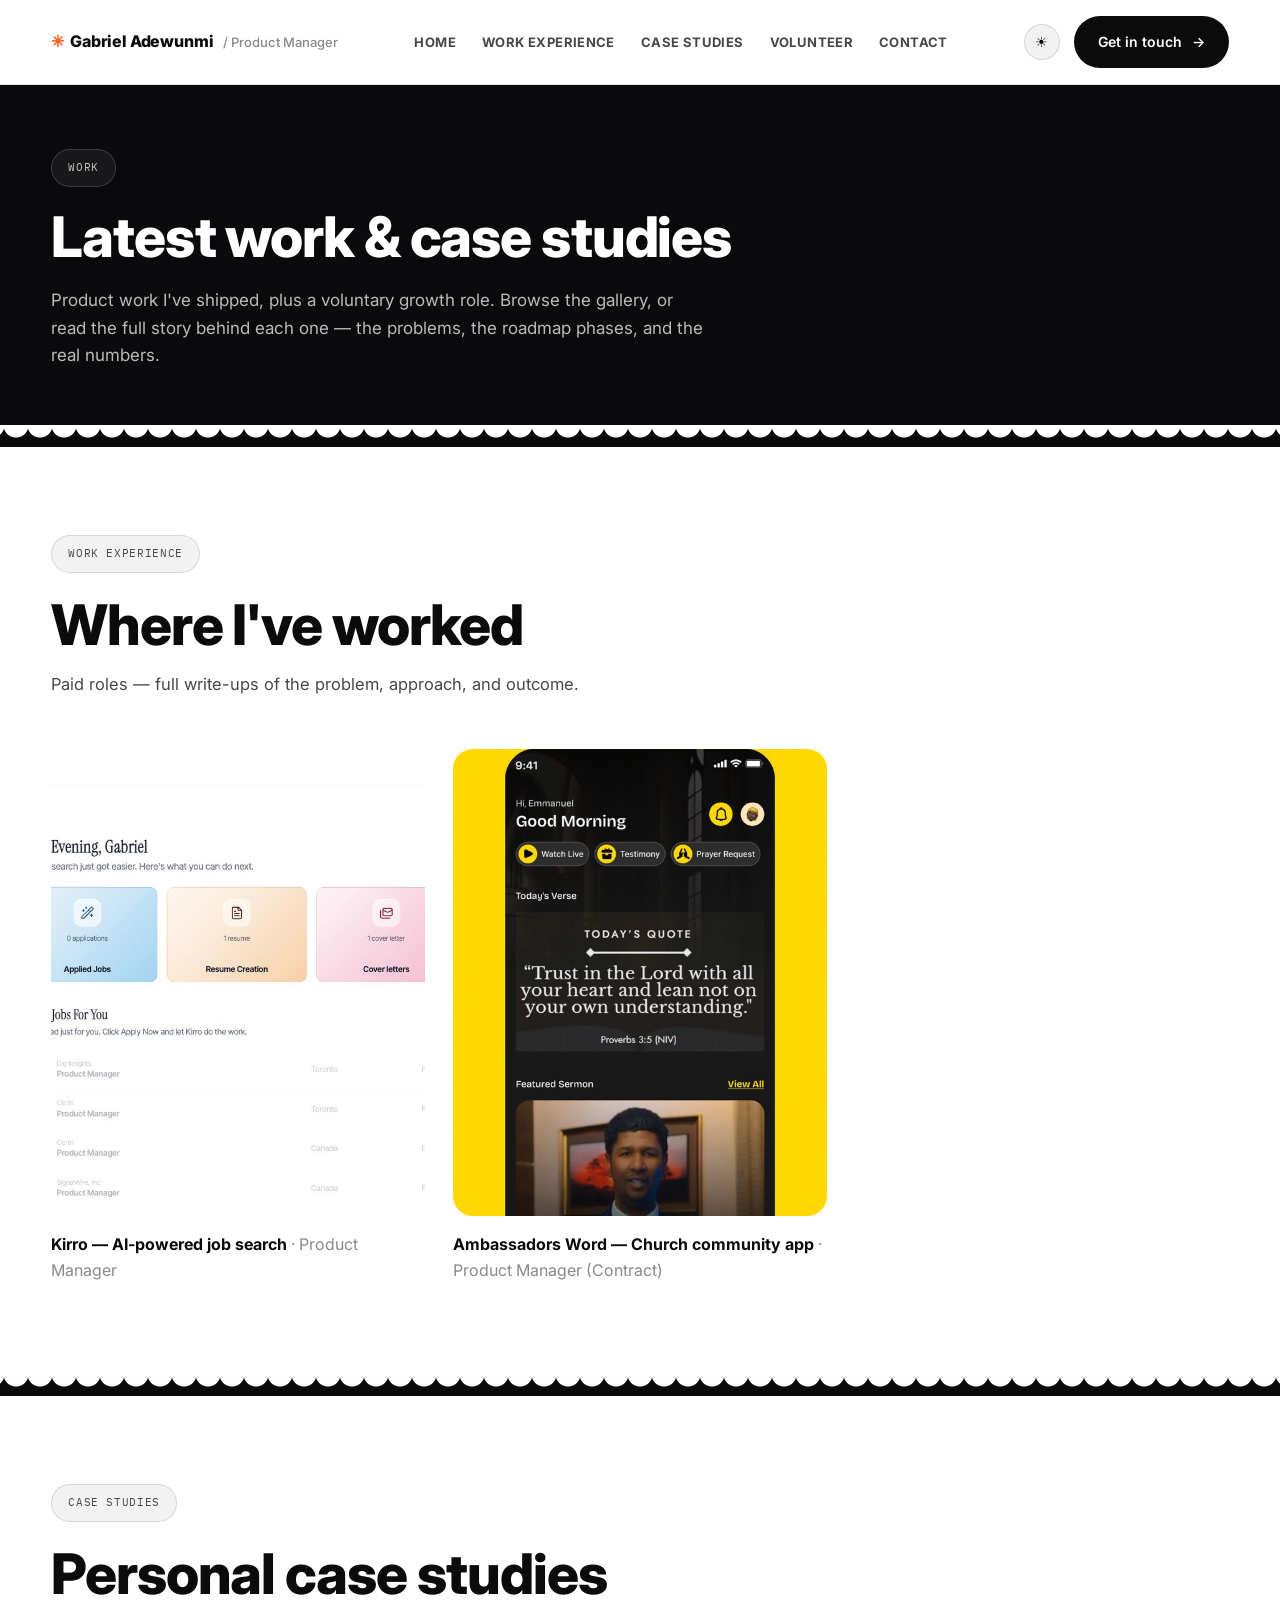
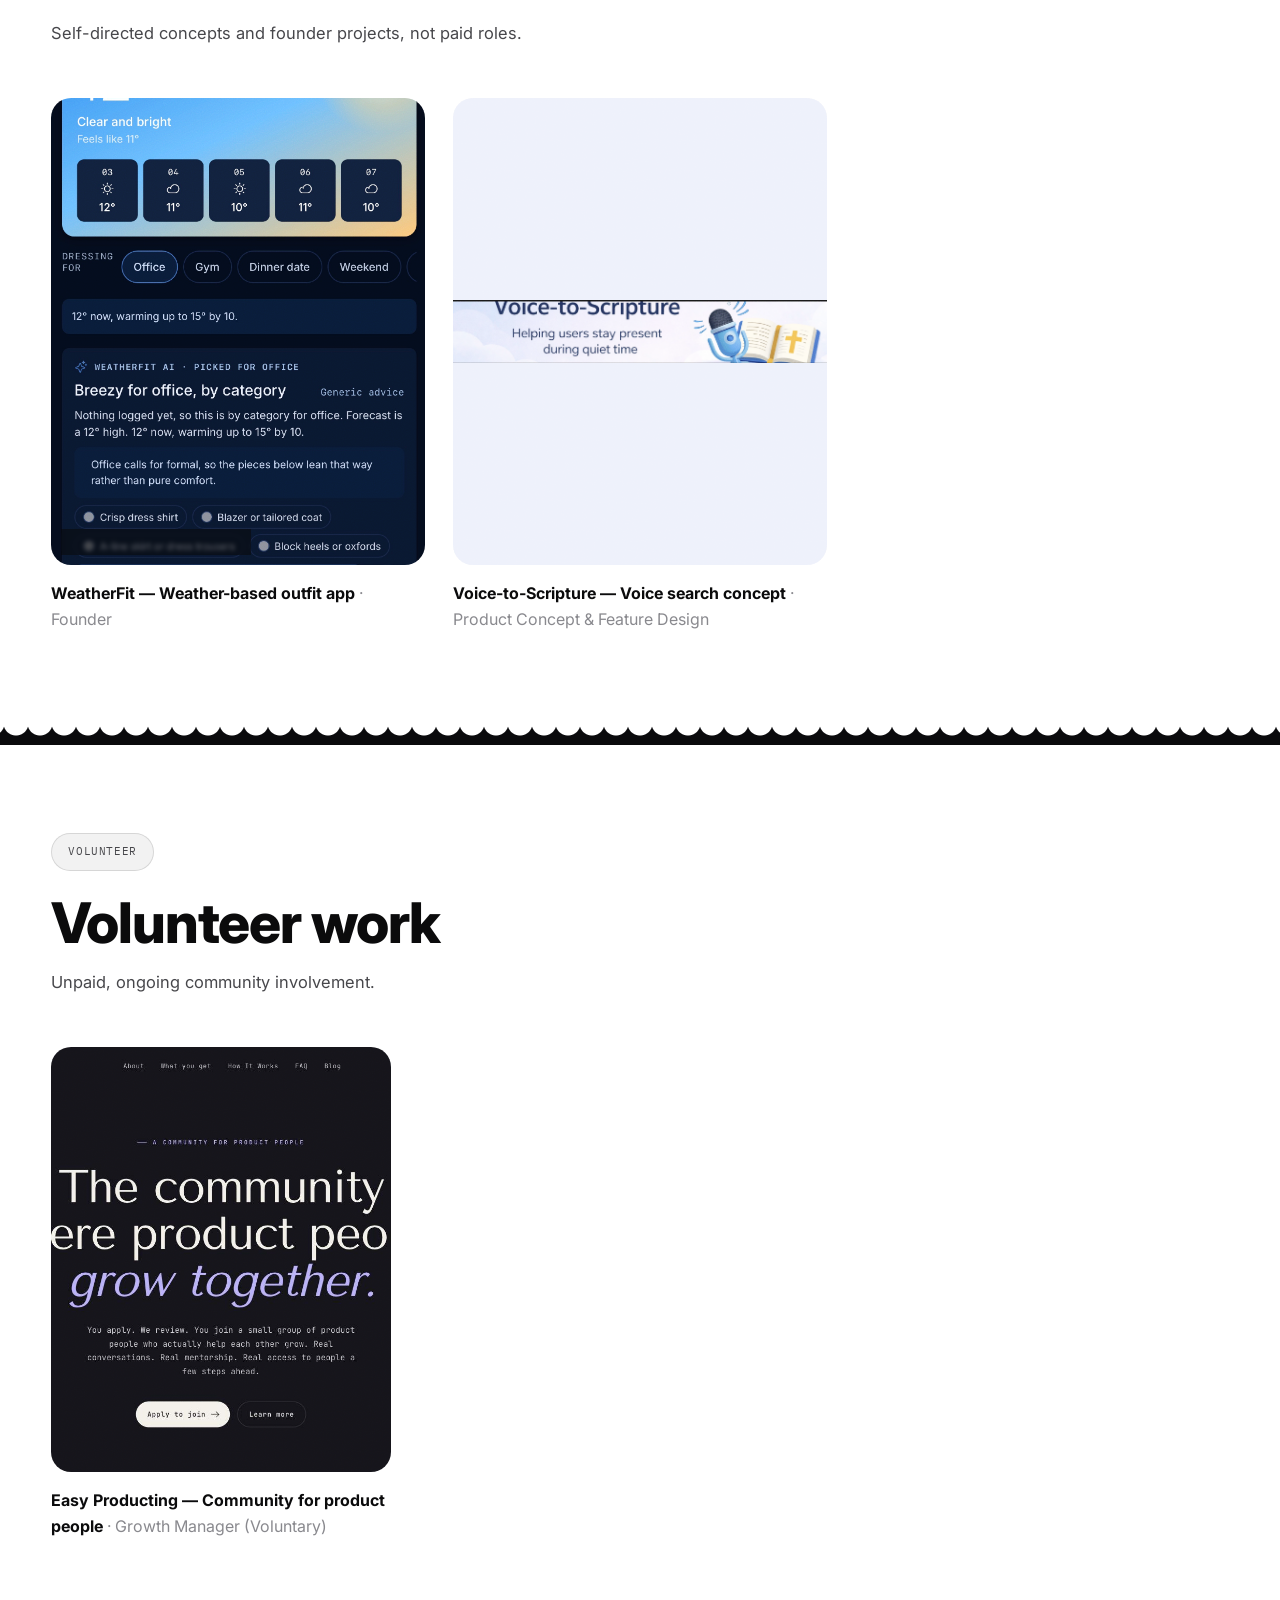
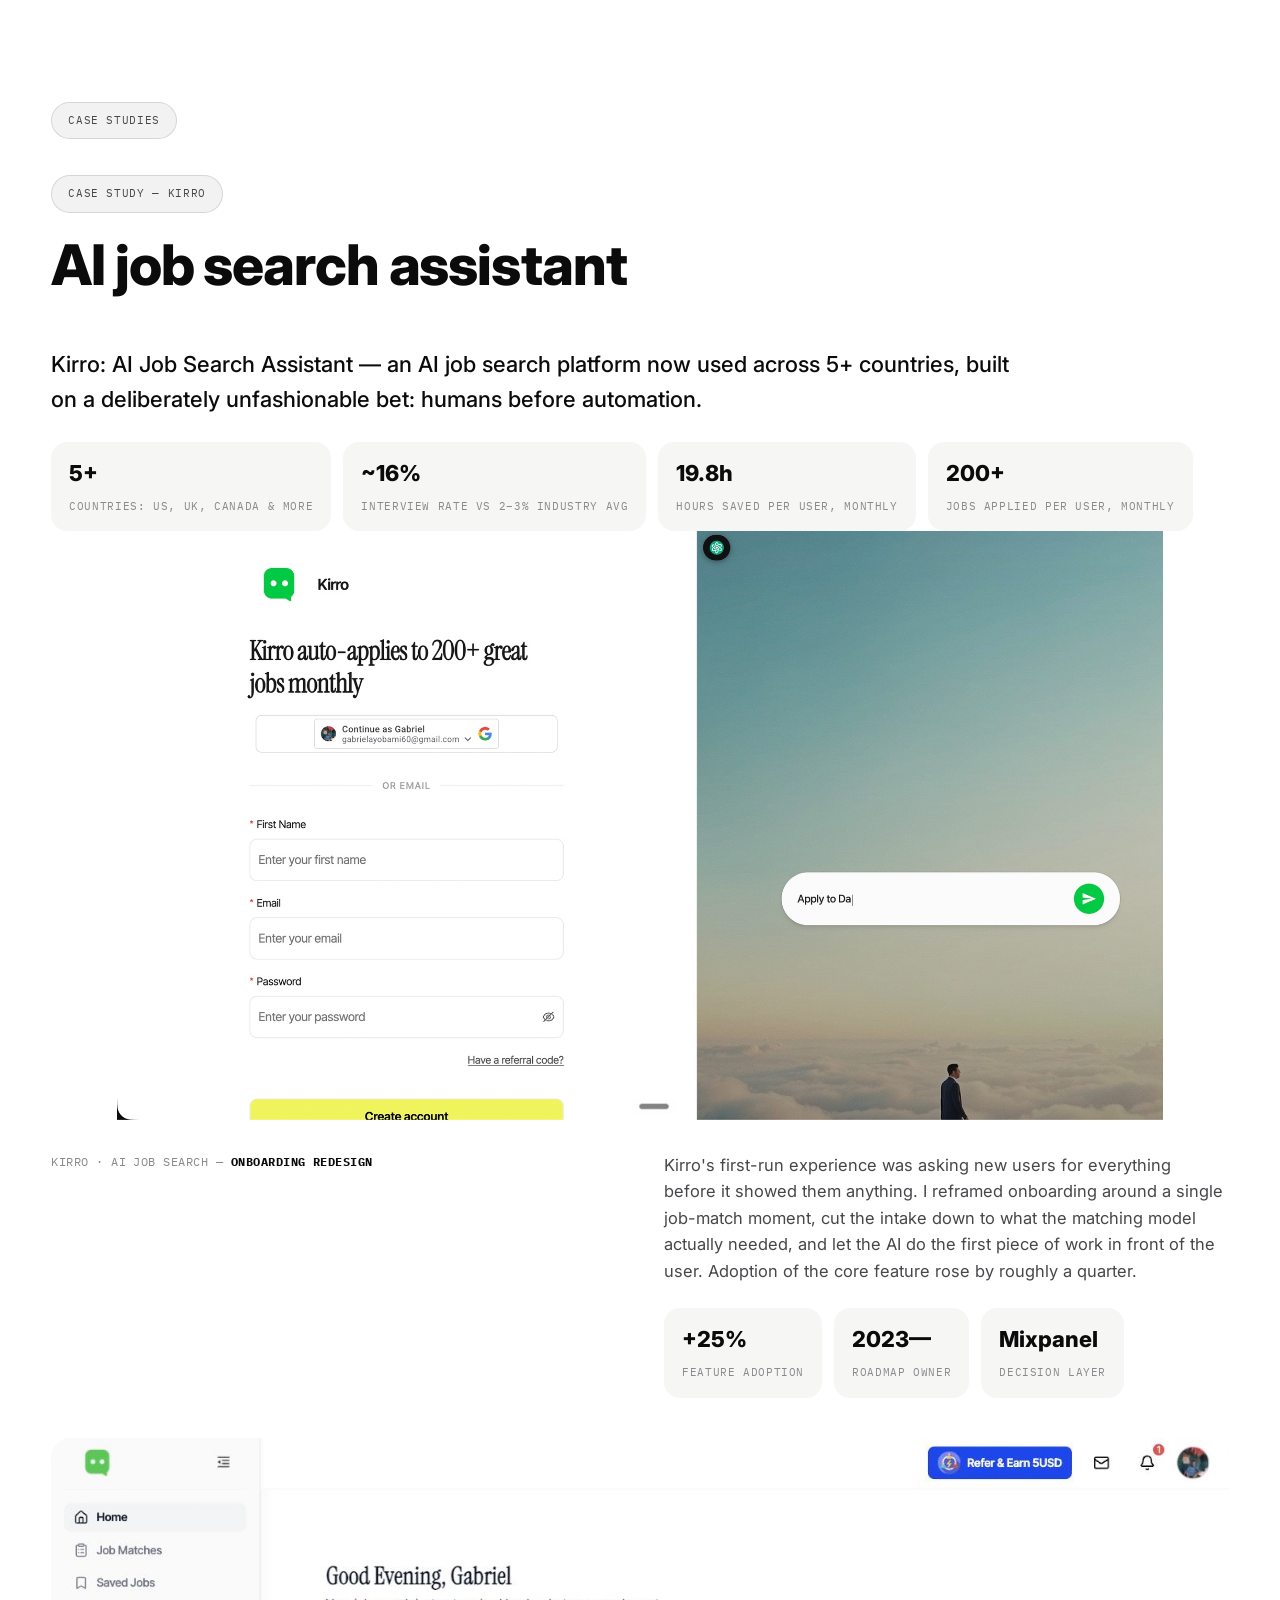
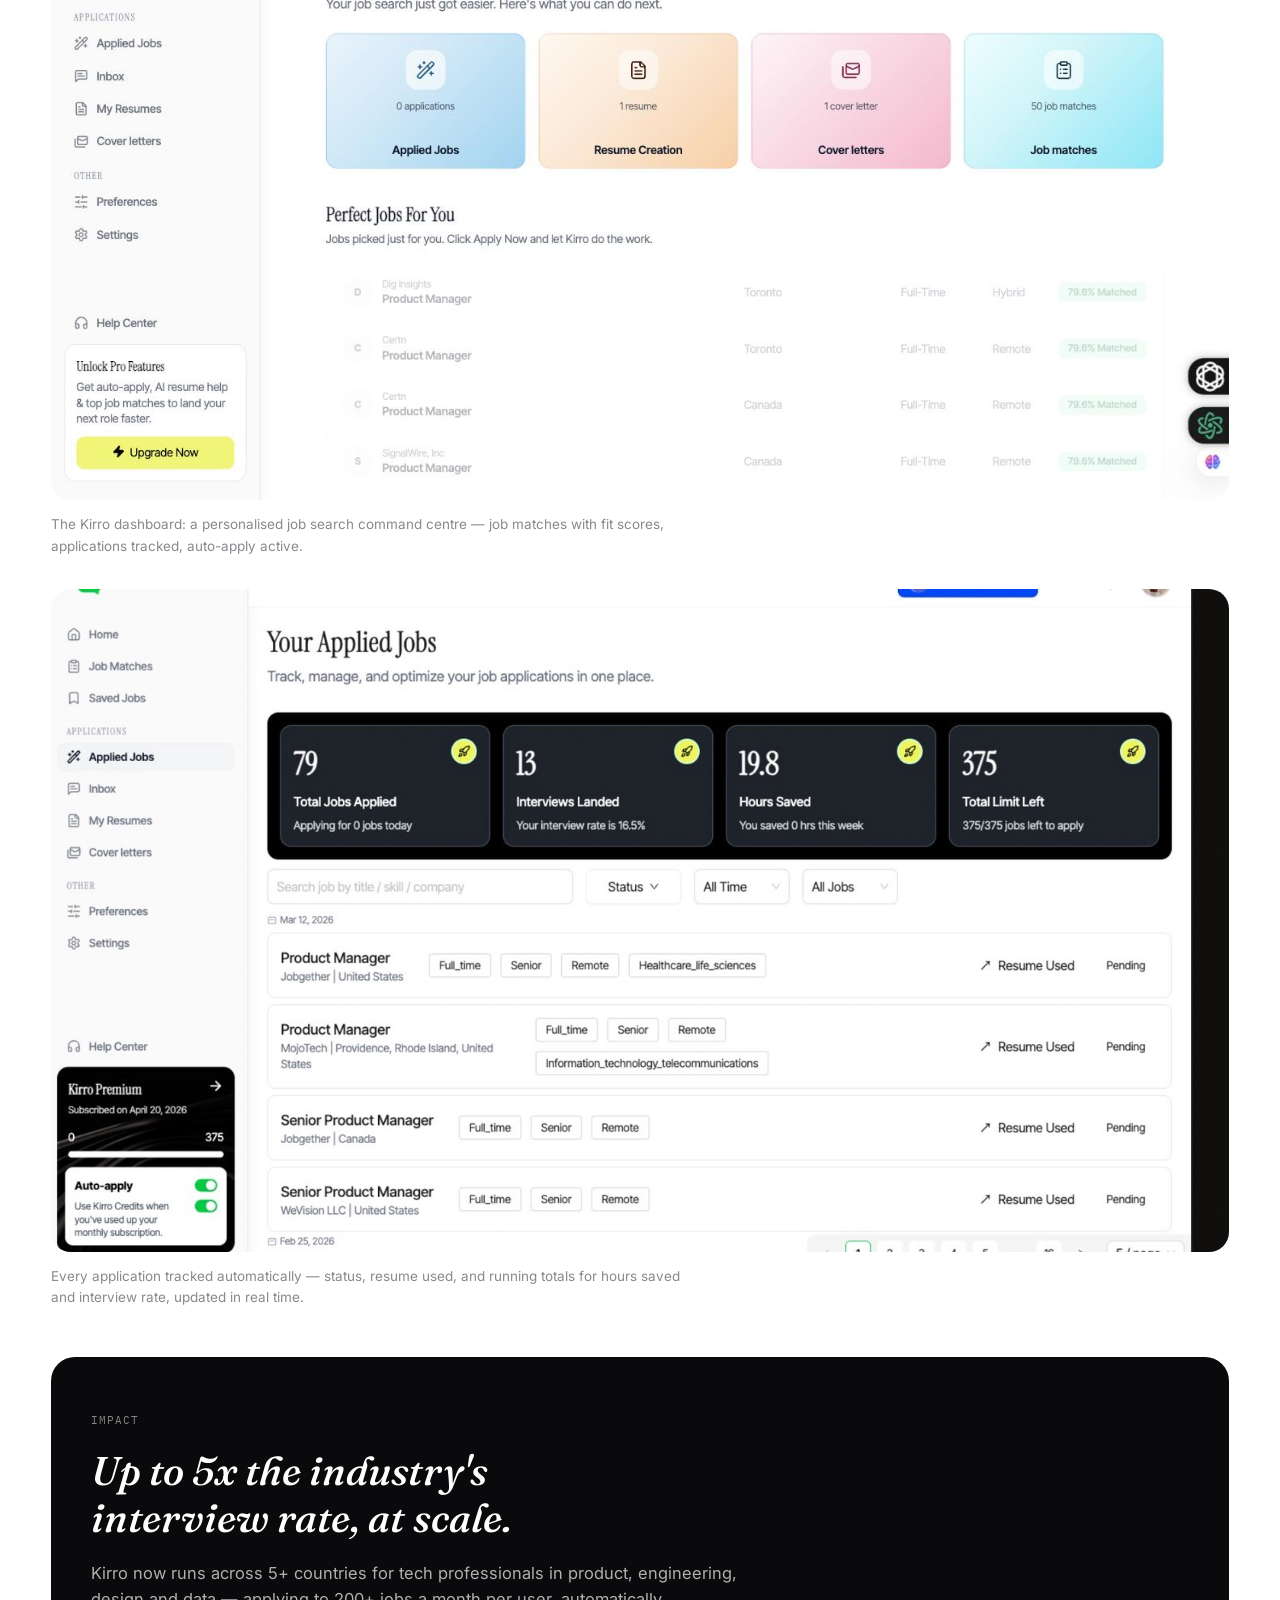
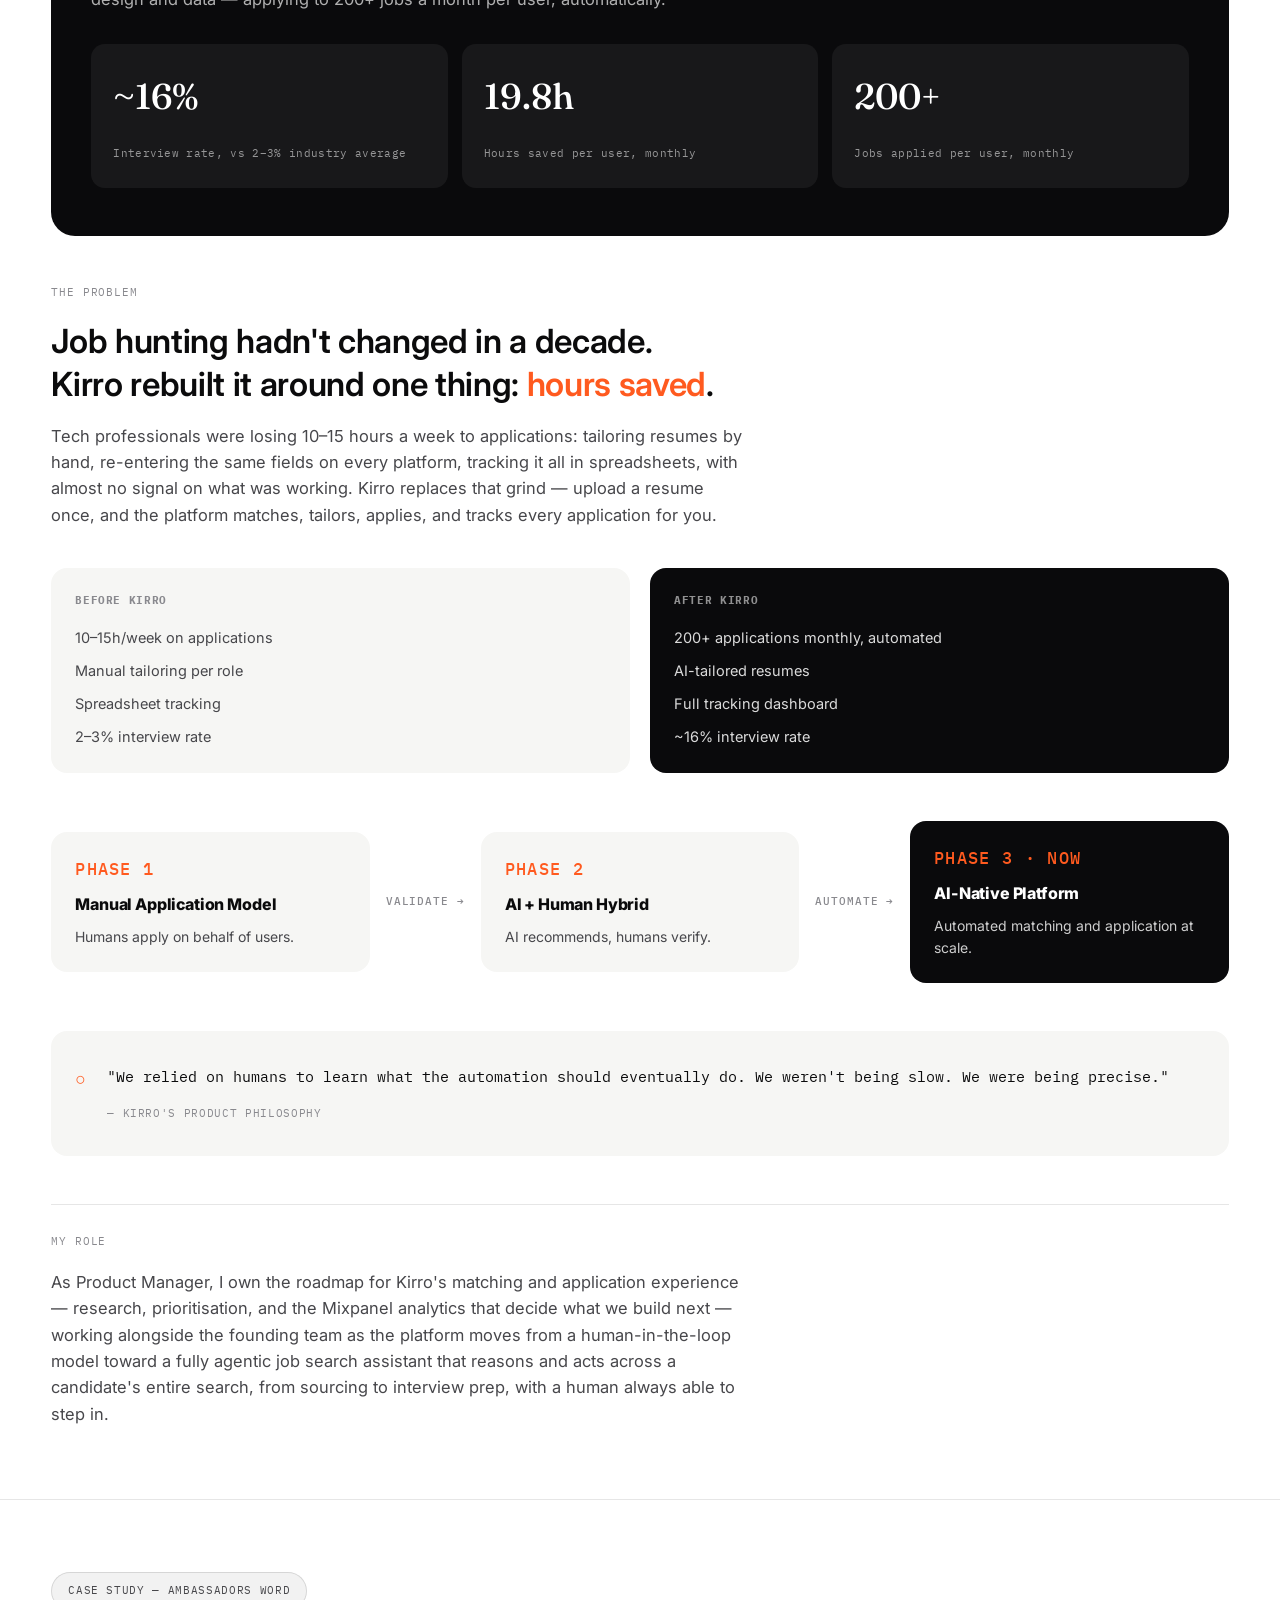
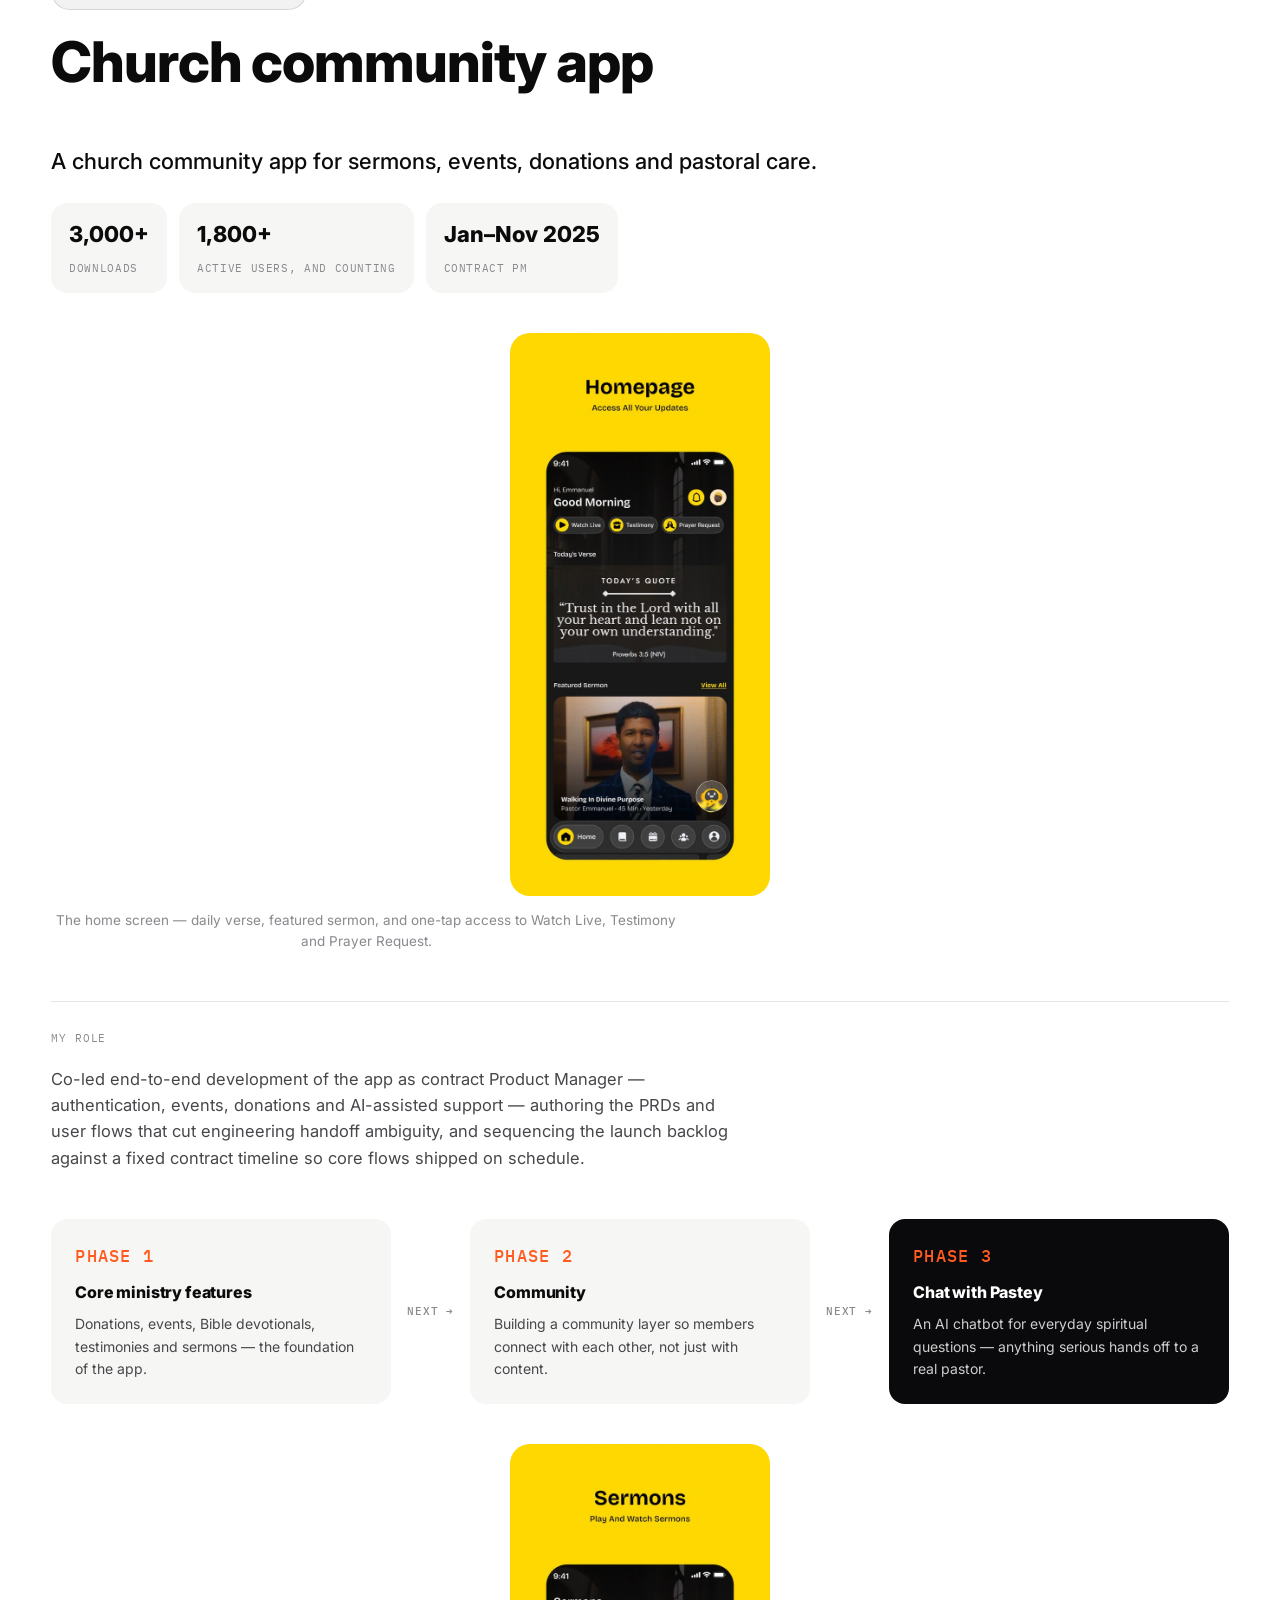
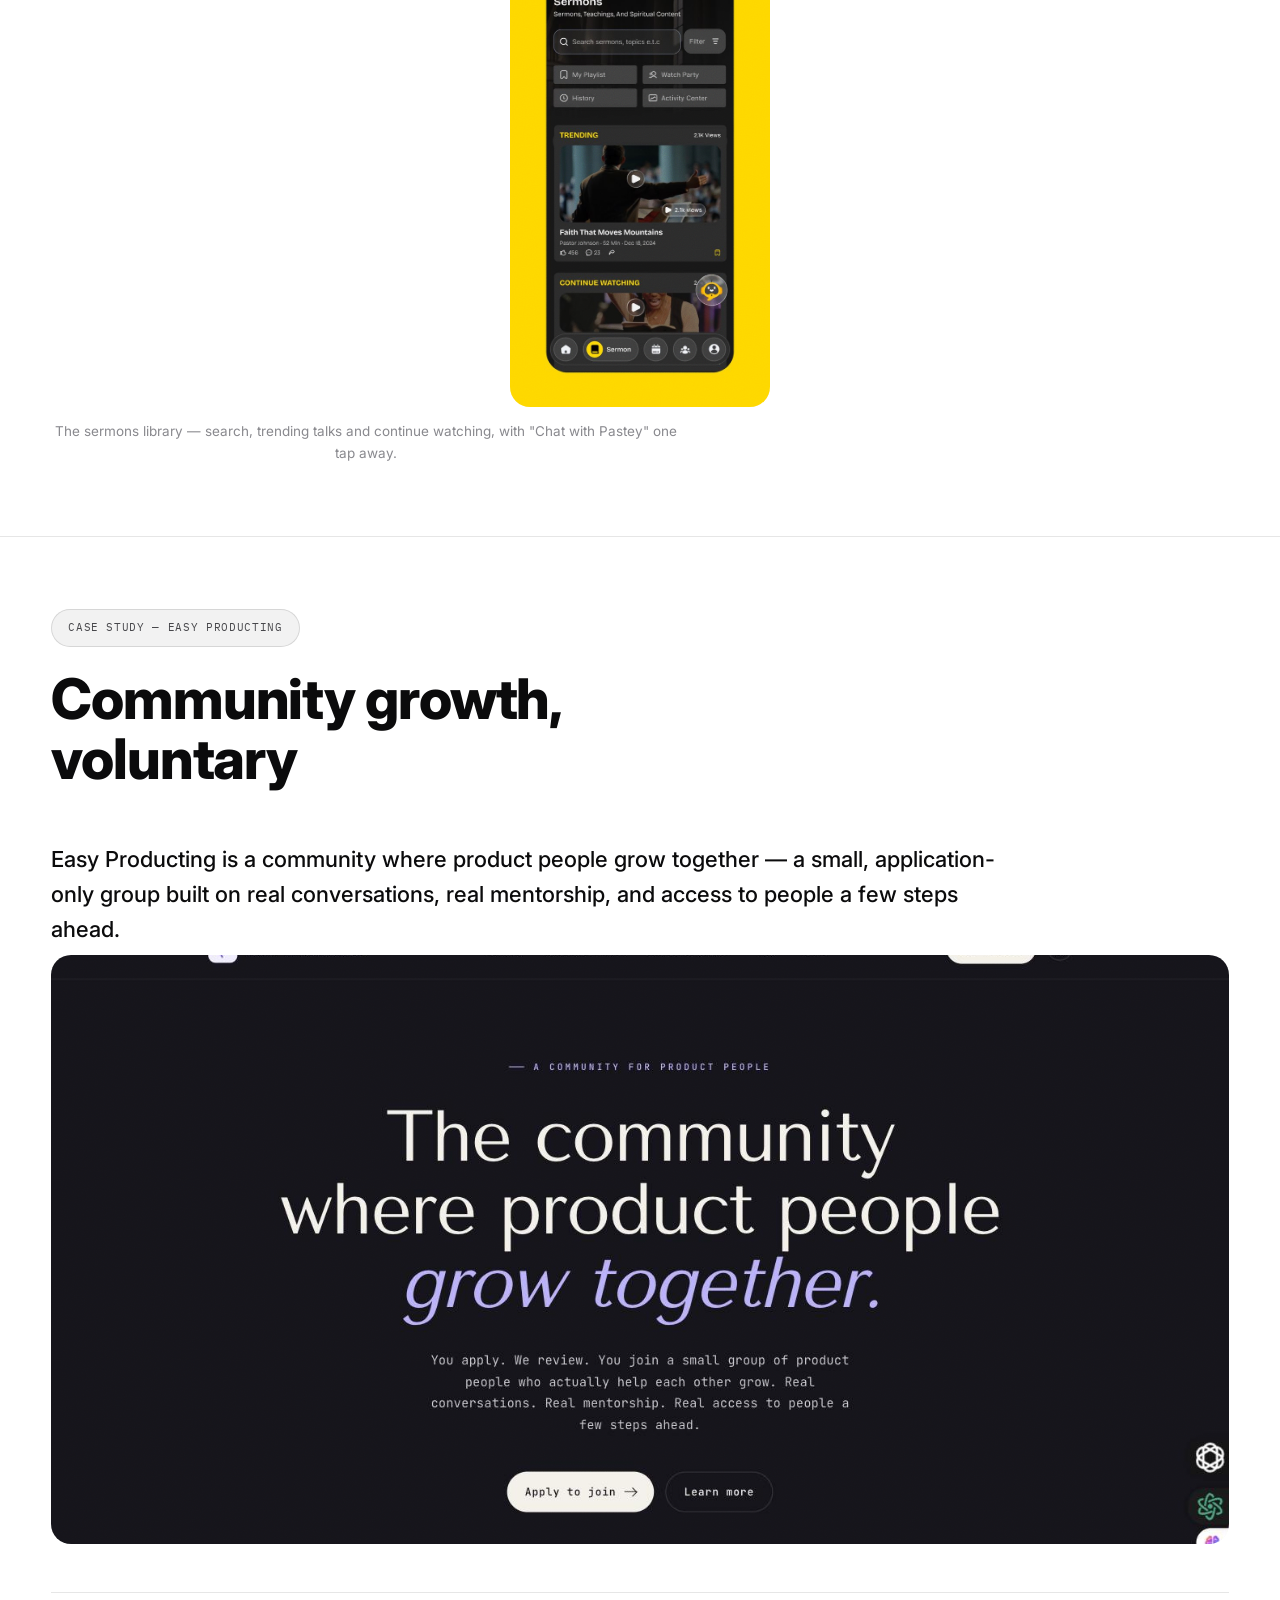
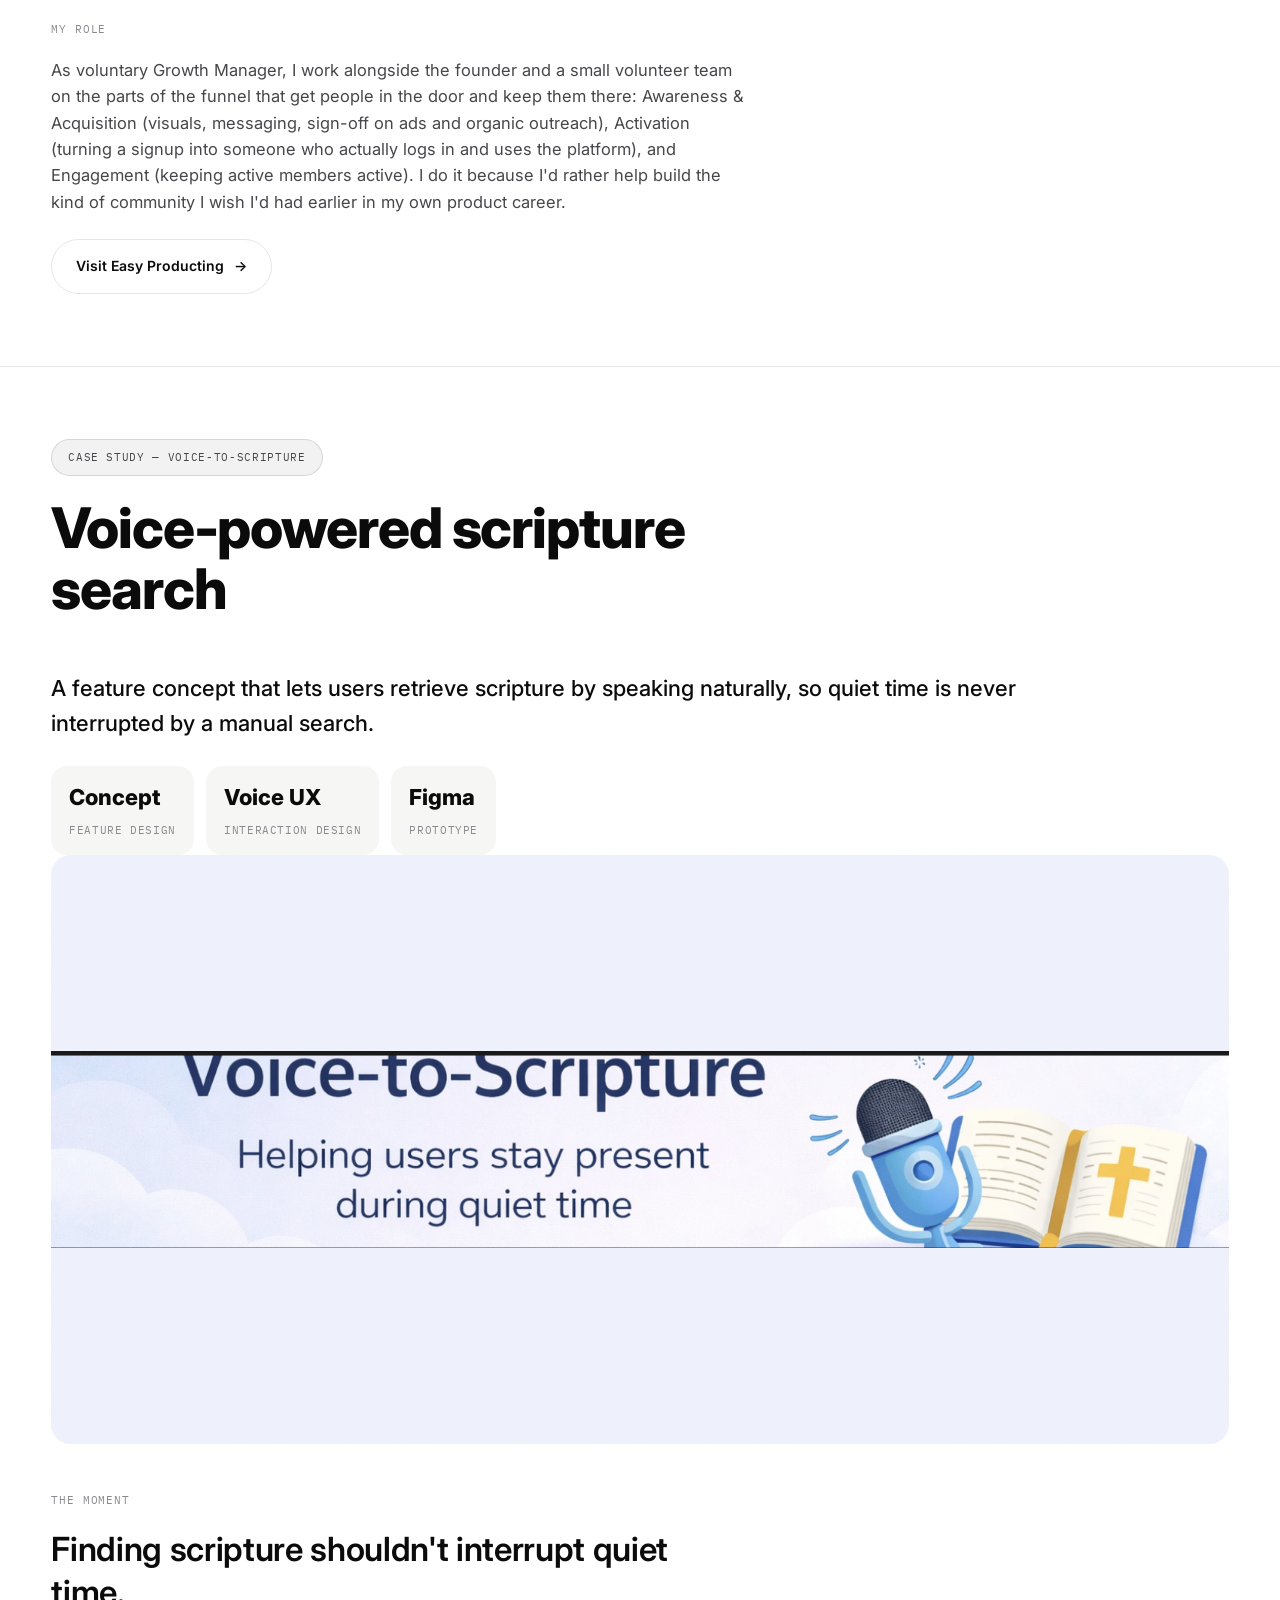
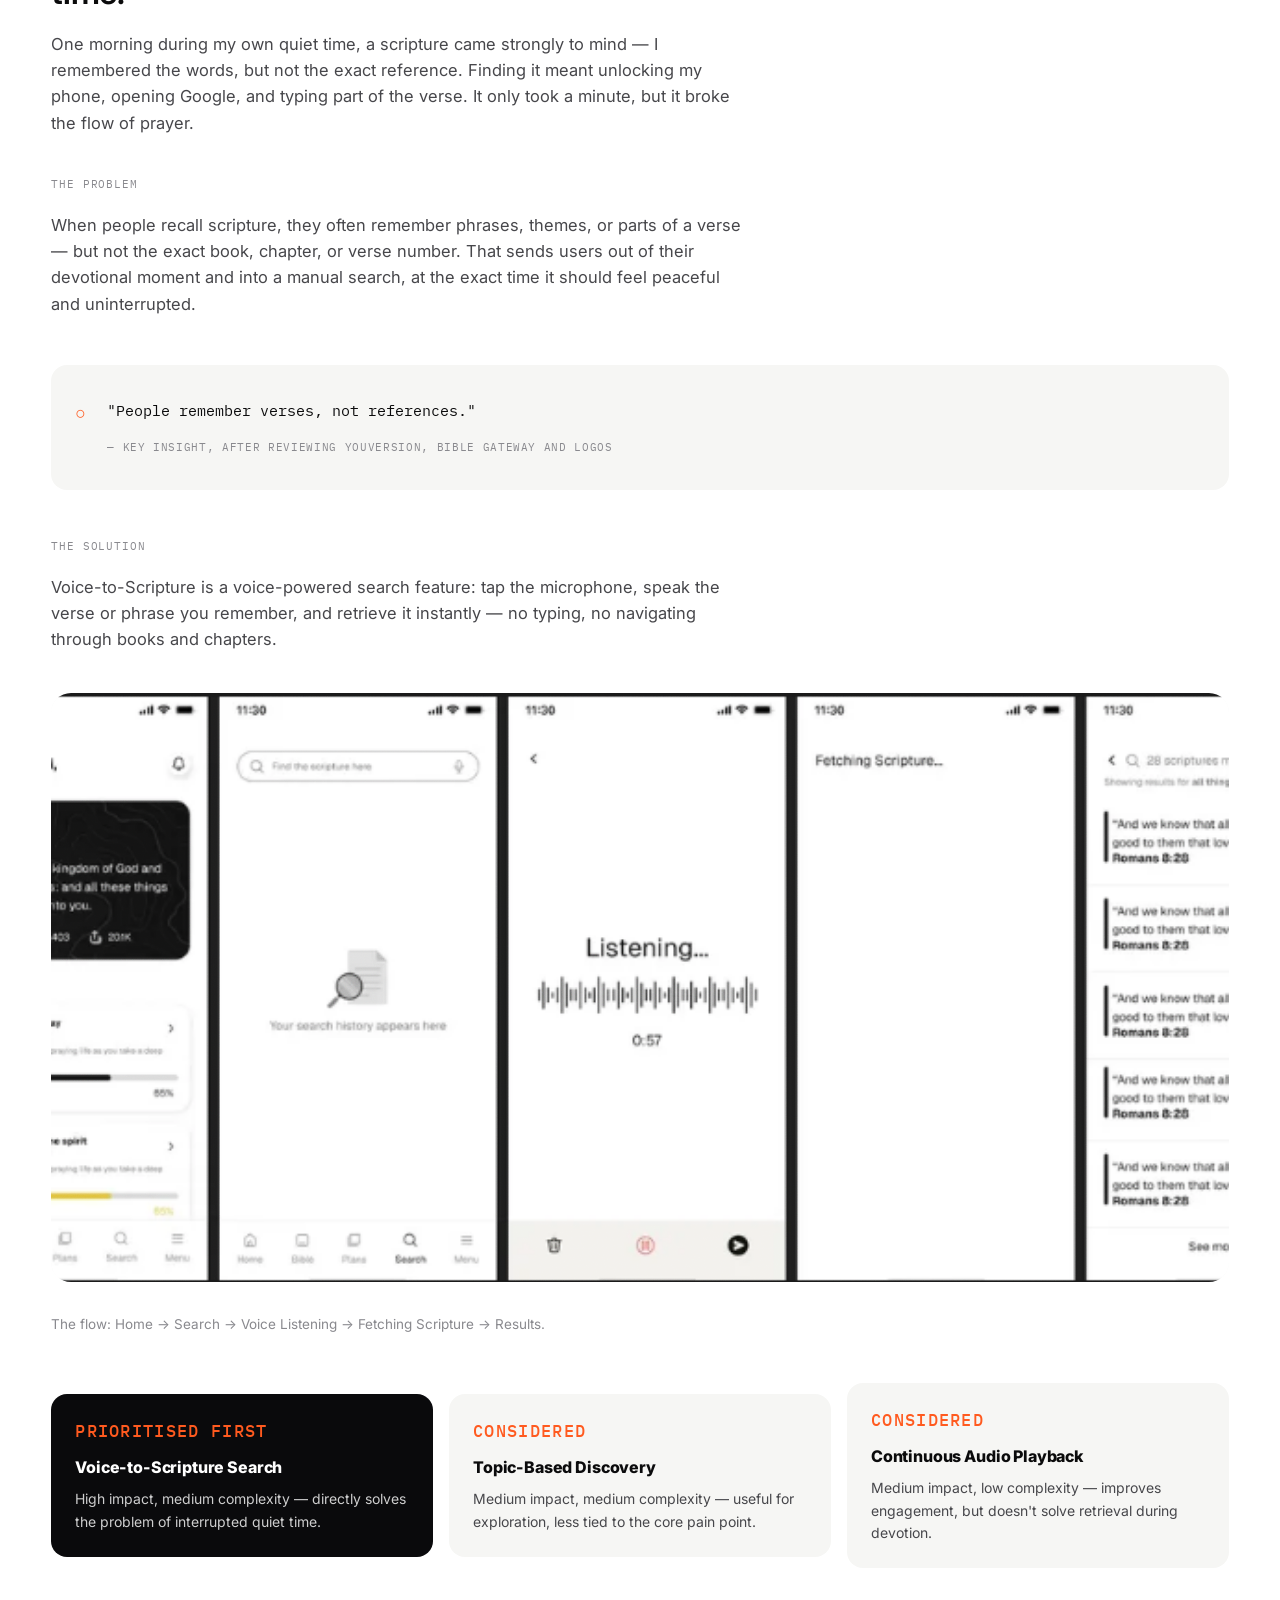
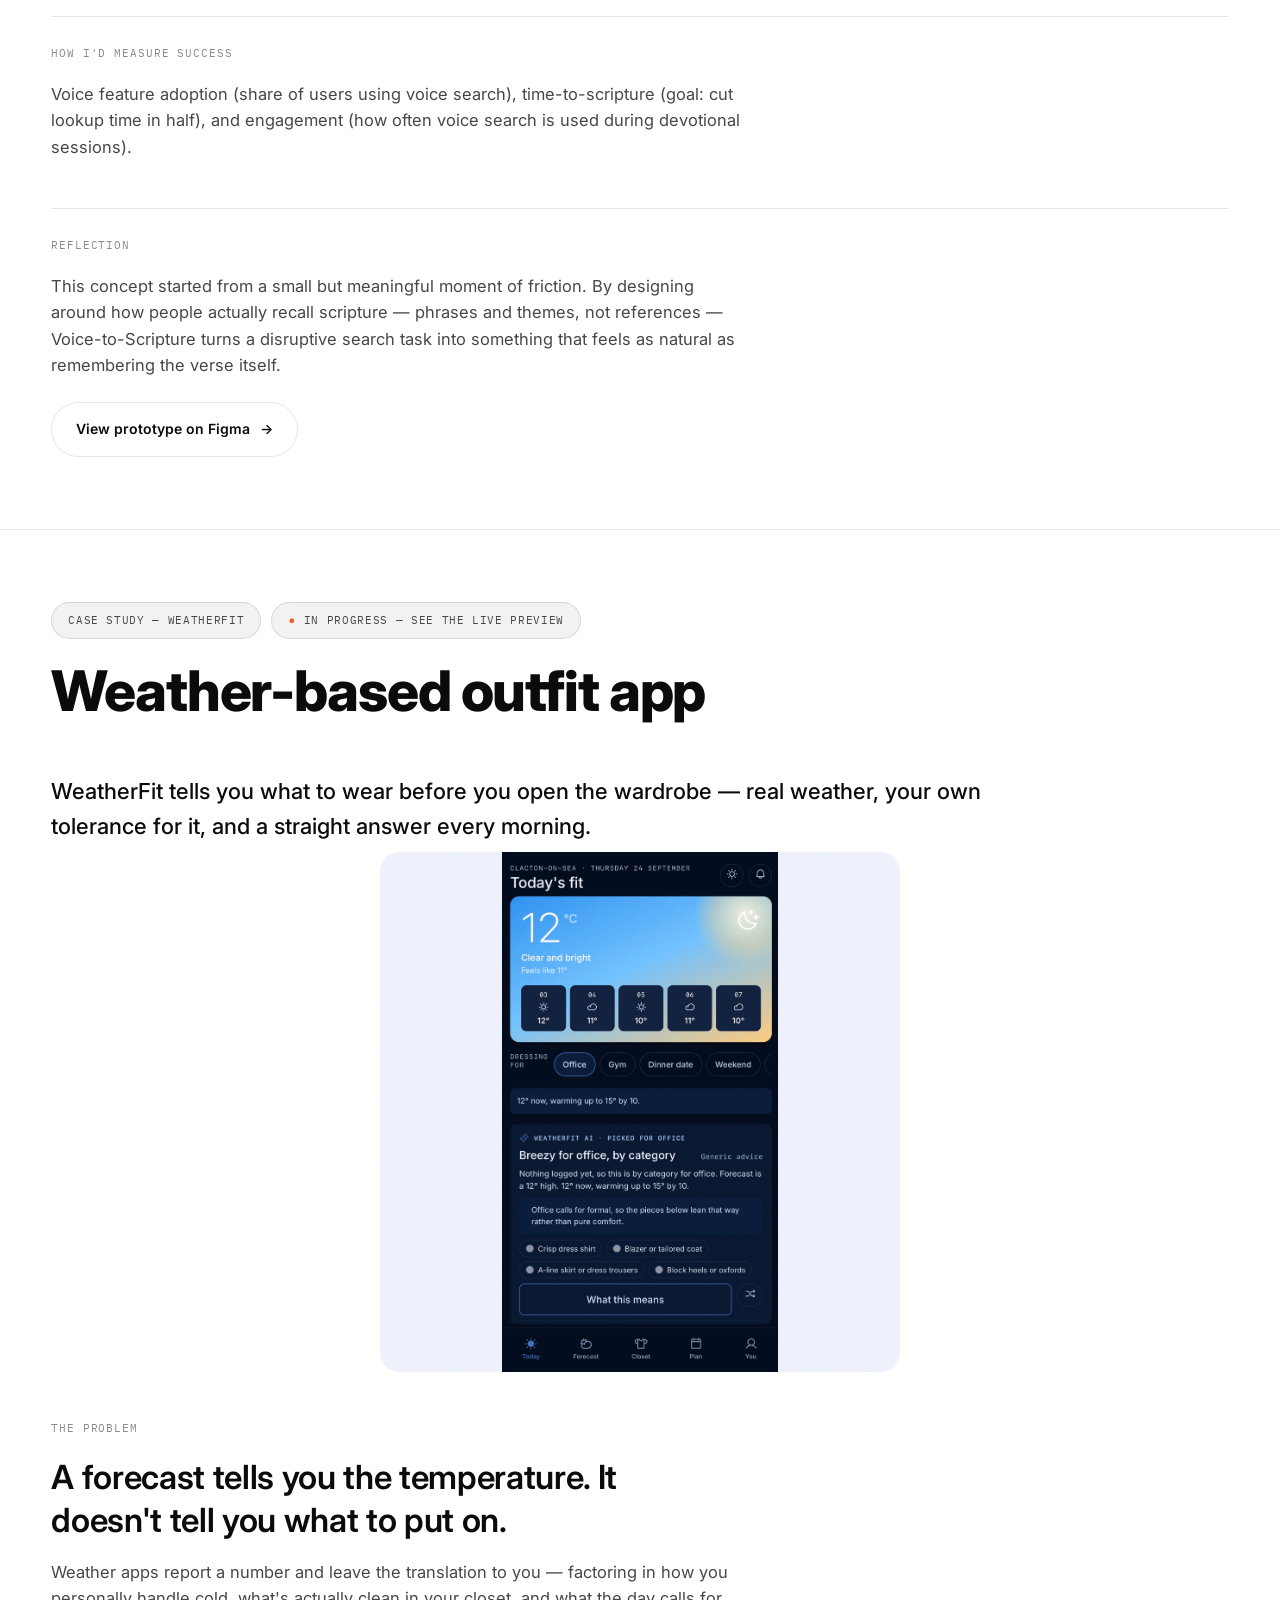
==== commit 3302f919: "Split Work into experience/case studies/volunteer; remove Wandr and unused placeholders Work page ga" ====
--- a/work.html
+++ b/work.html
@@ -29,8 +29,9 @@
     <a class="brand" href="index.html"><span class="spark">✳</span>Gabriel Adewunmi<span class="role">/ Product Manager</span></a>
     <nav class="primary">
       <a href="index.html">Home</a>
-      <a href="#latest-work">Case studies</a>
-      <a href="#personal-projects">Personal projects</a>
+      <a href="#latest-work">Work experience</a>
+      <a href="#case-studies">Case studies</a>
+      <a href="#volunteer">Volunteer</a>
       <a href="index.html#contact">Contact</a>
     </nav>
     <div style="display:flex;align-items:center;gap:14px;">
@@ -55,9 +56,9 @@
 <section class="chapter light" id="latest-work">
   <div class="frame">
     <div class="section-head rv">
-      <span class="chip light">Case studies</span>
-      <h2 class="big">In-depth work</h2>
-      <p style="margin-top:16px;max-width:60ch;color:var(--ink-2);">Full write-ups — problem, approach, and outcome.</p>
+      <span class="chip light">Work experience</span>
+      <h2 class="big">Where I've worked</h2>
+      <p style="margin-top:16px;max-width:60ch;color:var(--ink-2);">Paid roles — full write-ups of the problem, approach, and outcome.</p>
     </div>
 
     <div class="portfolio-grid">
@@ -73,18 +74,21 @@
         </div>
         <p class="card-cap">Ambassadors Word — Church community app <span class="role">· Product Manager (Contract)</span></p>
       </a>
-      <a class="card rv" href="#easyproducting">
-        <div class="ph">
-          <img src="easyproducting.jpg" alt="Easy Producting homepage — a community for product people">
-        </div>
-        <p class="card-cap">Easy Producting — Community for product people <span class="role">· Growth Manager (Voluntary)</span></p>
-      </a>
-      <a class="card rv" href="#voice-to-scripture">
-        <div class="ph">
-          <img class="banner-fit" src="voice-to-scripture-cover.png" alt="Voice-to-Scripture — a voice-powered scripture search concept">
-        </div>
-        <p class="card-cap">Voice-to-Scripture — Voice search concept <span class="role">· Product Concept &amp; Feature Design</span></p>
-      </a>
+    </div>
+  </div>
+</section>
+
+<div class="scallop to-light" aria-hidden="true"></div>
+
+<section class="chapter light" id="case-studies">
+  <div class="frame">
+    <div class="section-head rv">
+      <span class="chip light">Case studies</span>
+      <h2 class="big">Personal case studies</h2>
+      <p style="margin-top:16px;max-width:60ch;color:var(--ink-2);">Self-directed concepts and founder projects, not paid roles.</p>
+    </div>
+
+    <div class="portfolio-grid">
       <a class="card rv" href="#weatherfit">
         <div class="ph">
           <img src="weatherfit-home.jpg" alt="WeatherFit home screen showing today's weather and an AI-picked office outfit">
@@ -92,6 +96,12 @@
         </div>
         <p class="card-cap">WeatherFit — Weather-based outfit app <span class="role">· Founder</span></p>
       </a>
+      <a class="card rv" href="#voice-to-scripture">
+        <div class="ph">
+          <img class="banner-fit" src="voice-to-scripture-cover.png" alt="Voice-to-Scripture — a voice-powered scripture search concept">
+        </div>
+        <p class="card-cap">Voice-to-Scripture — Voice search concept <span class="role">· Product Concept &amp; Feature Design</span></p>
+      </a>
       <!-- Stitchomes — paused, uncomment to restore
       <a class="card rv" href="#stitchomes">
         <div class="ph art-moss">
@@ -106,21 +116,21 @@
 
 <div class="scallop to-light" aria-hidden="true"></div>
 
-<section class="chapter light" id="personal-projects">
-  <div class="frame">
-    <div class="section-head rv">
-      <span class="chip light">Personal projects</span>
-      <h2 class="big">Side builds</h2>
-      <p style="margin-top:16px;max-width:60ch;color:var(--ink-2);">Smaller, self-directed work without a full case study yet.</p>
+<section class="chapter light" id="volunteer">
+  <div class="frame">
+    <div class="section-head rv">
+      <span class="chip light">Volunteer</span>
+      <h2 class="big">Volunteer work</h2>
+      <p style="margin-top:16px;max-width:60ch;color:var(--ink-2);">Unpaid, ongoing community involvement.</p>
     </div>
 
     <div class="portfolio-grid personal-grid">
-      <div class="card rv">
-        <div class="ph art-sky">
-          <div class="tag">Replace: Wandr app screens</div>
-        </div>
-        <p class="card-cap">Wandr — AI travel decision engine <span class="role">· Founder</span></p>
-      </div>
+      <a class="card rv" href="#easyproducting">
+        <div class="ph">
+          <img src="easyproducting.jpg" alt="Easy Producting homepage — a community for product people">
+        </div>
+        <p class="card-cap">Easy Producting — Community for product people <span class="role">· Growth Manager (Voluntary)</span></p>
+      </a>
     </div>
   </div>
 </section>
--- a/styles.css
+++ b/styles.css
@@ -419,9 +419,6 @@
   font-family:'IBM Plex Mono',monospace;font-size:11px;letter-spacing:.06em;
   text-transform:uppercase;color:rgba(255,255,255,.5);margin-top:14px;
 }
-.about-images{display:grid;grid-template-columns:1.4fr 1fr;gap:24px;margin-top:56px;}
-.about-images .ph{aspect-ratio:4/3;}
-
 /* ---------- info rows (principles & services) ---------- */
 .list-nav{display:flex;gap:10px;margin-bottom:20px;}
 .list-nav-btn{
@@ -523,7 +520,6 @@
   .testimonial-grid{grid-template-columns:1fr;}
   .meta-strip{grid-template-columns:1fr 1fr;}
   .facts-grid{grid-template-columns:1fr;}
-  .about-images{grid-template-columns:1fr;}
   .info-row{grid-template-columns:44px 1fr;row-gap:12px;}
   .info-row.has-image{grid-template-columns:44px 1fr;}
   .info-row .title-col{grid-column:2/3;}
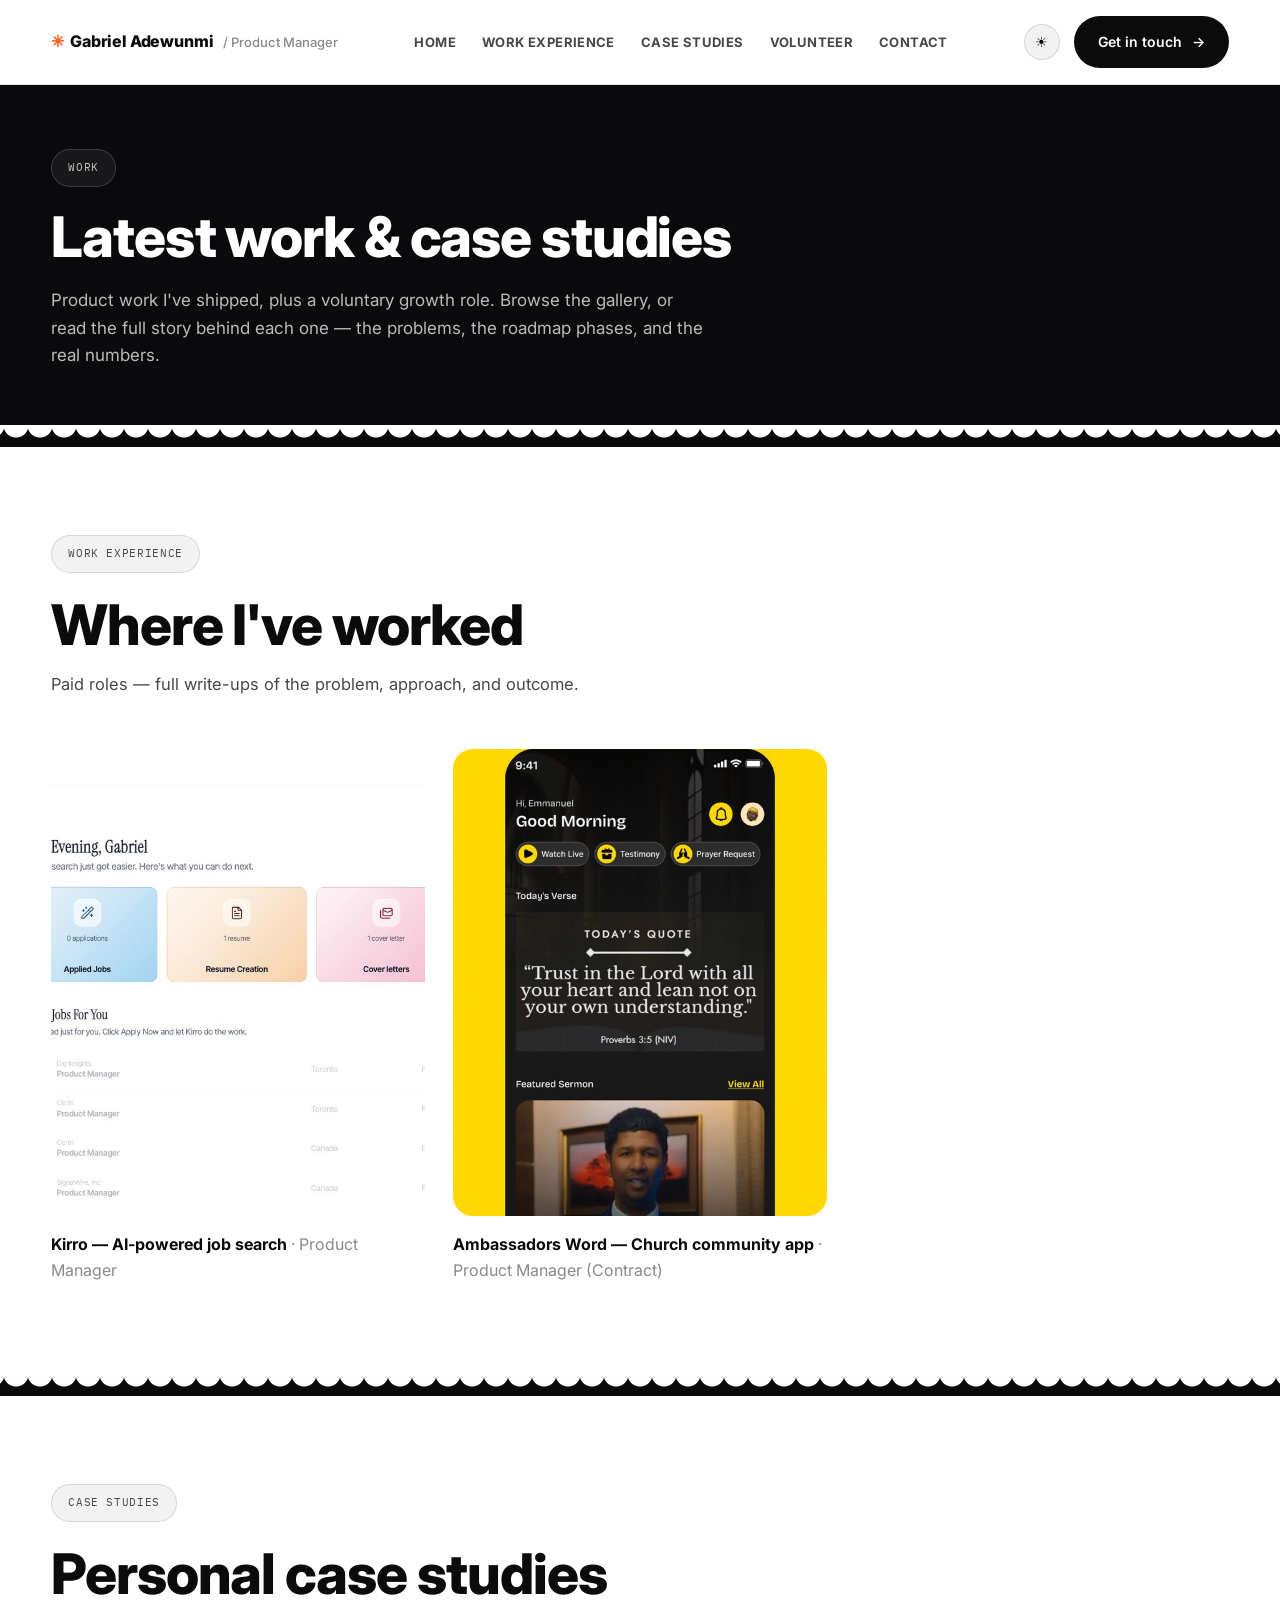
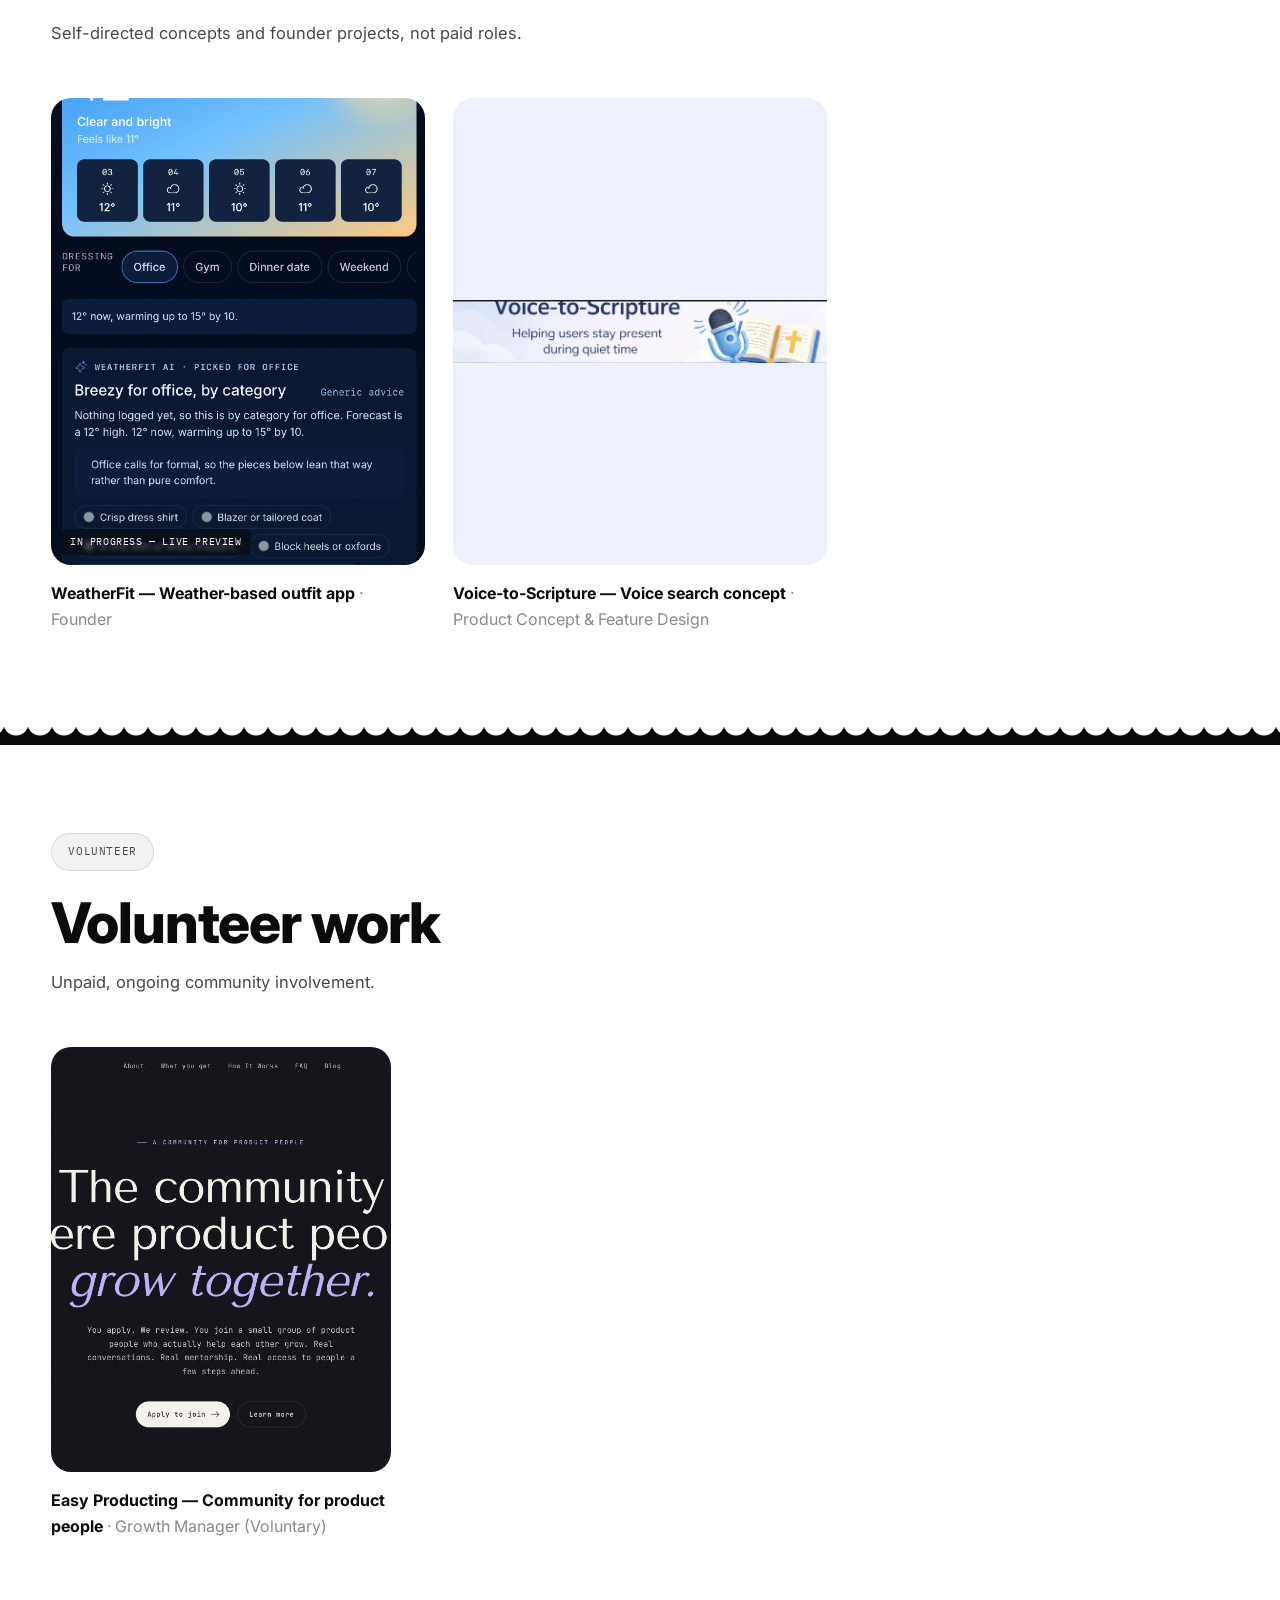
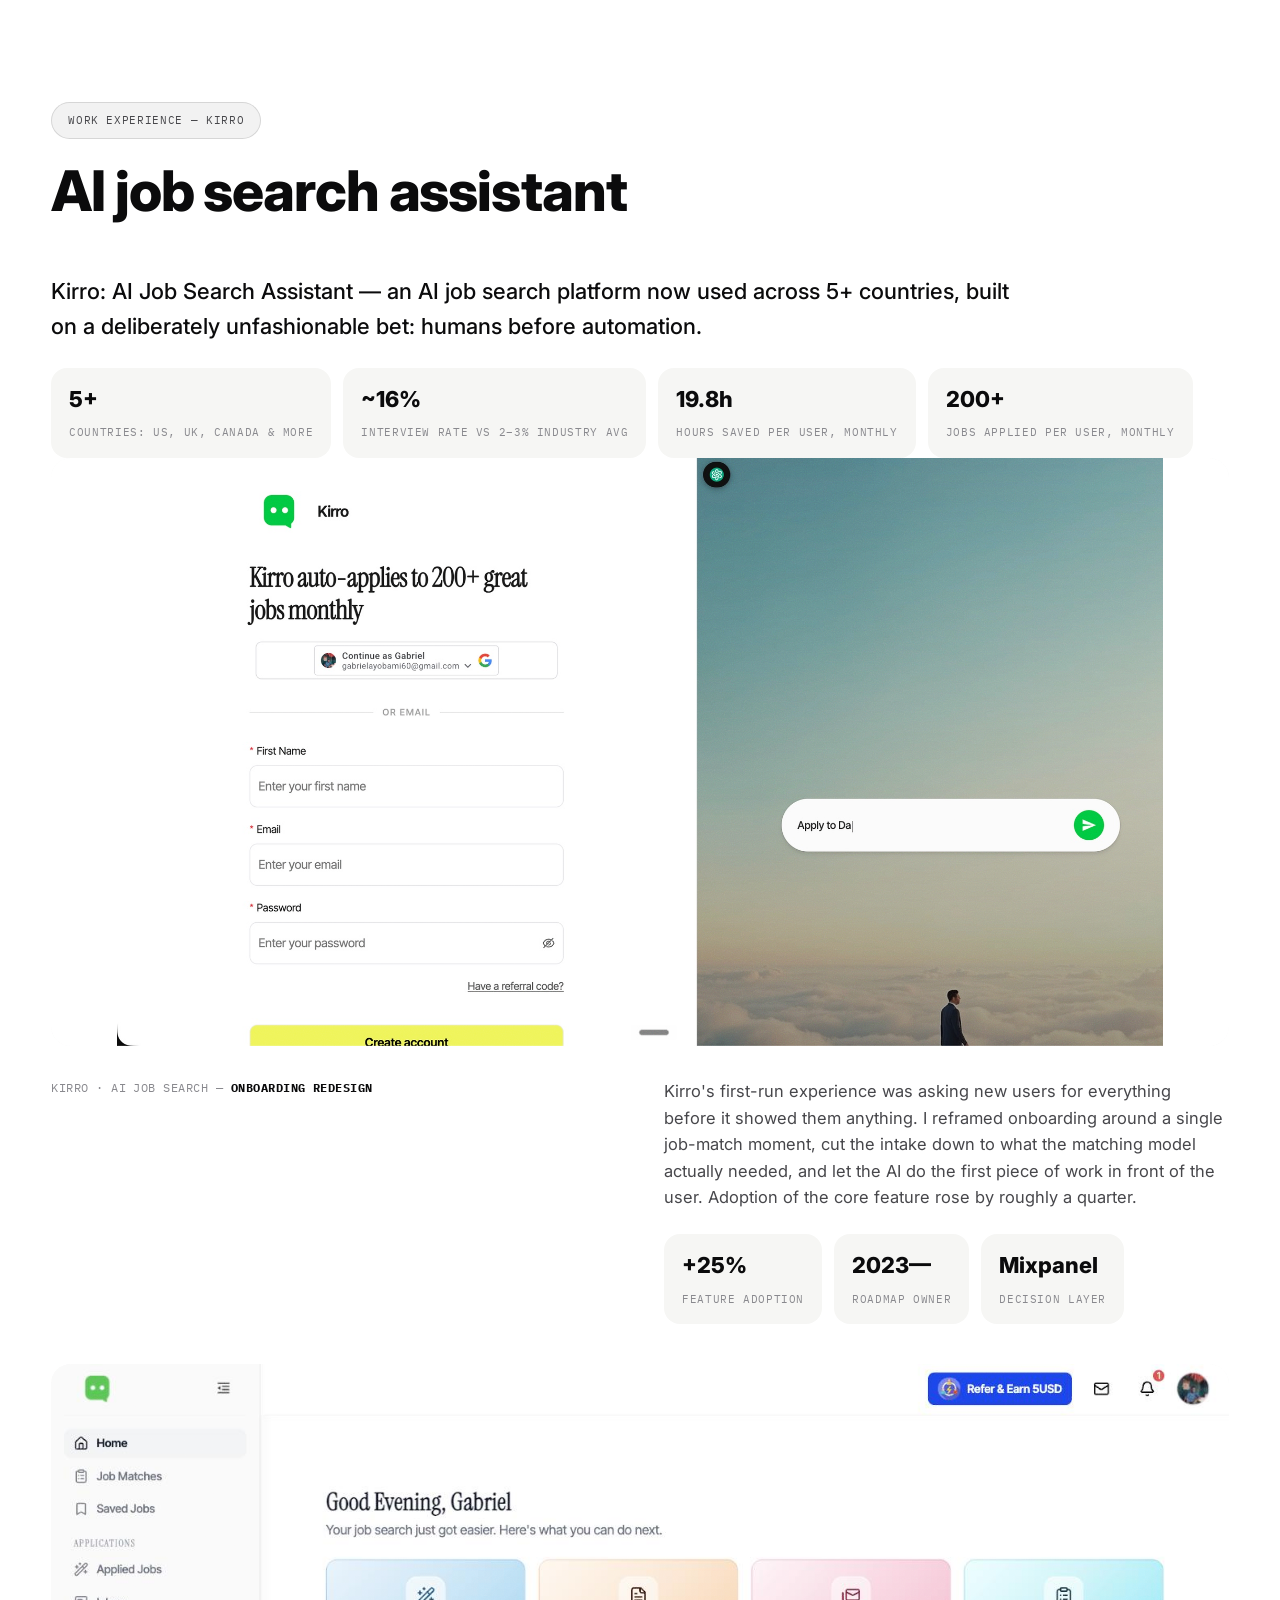
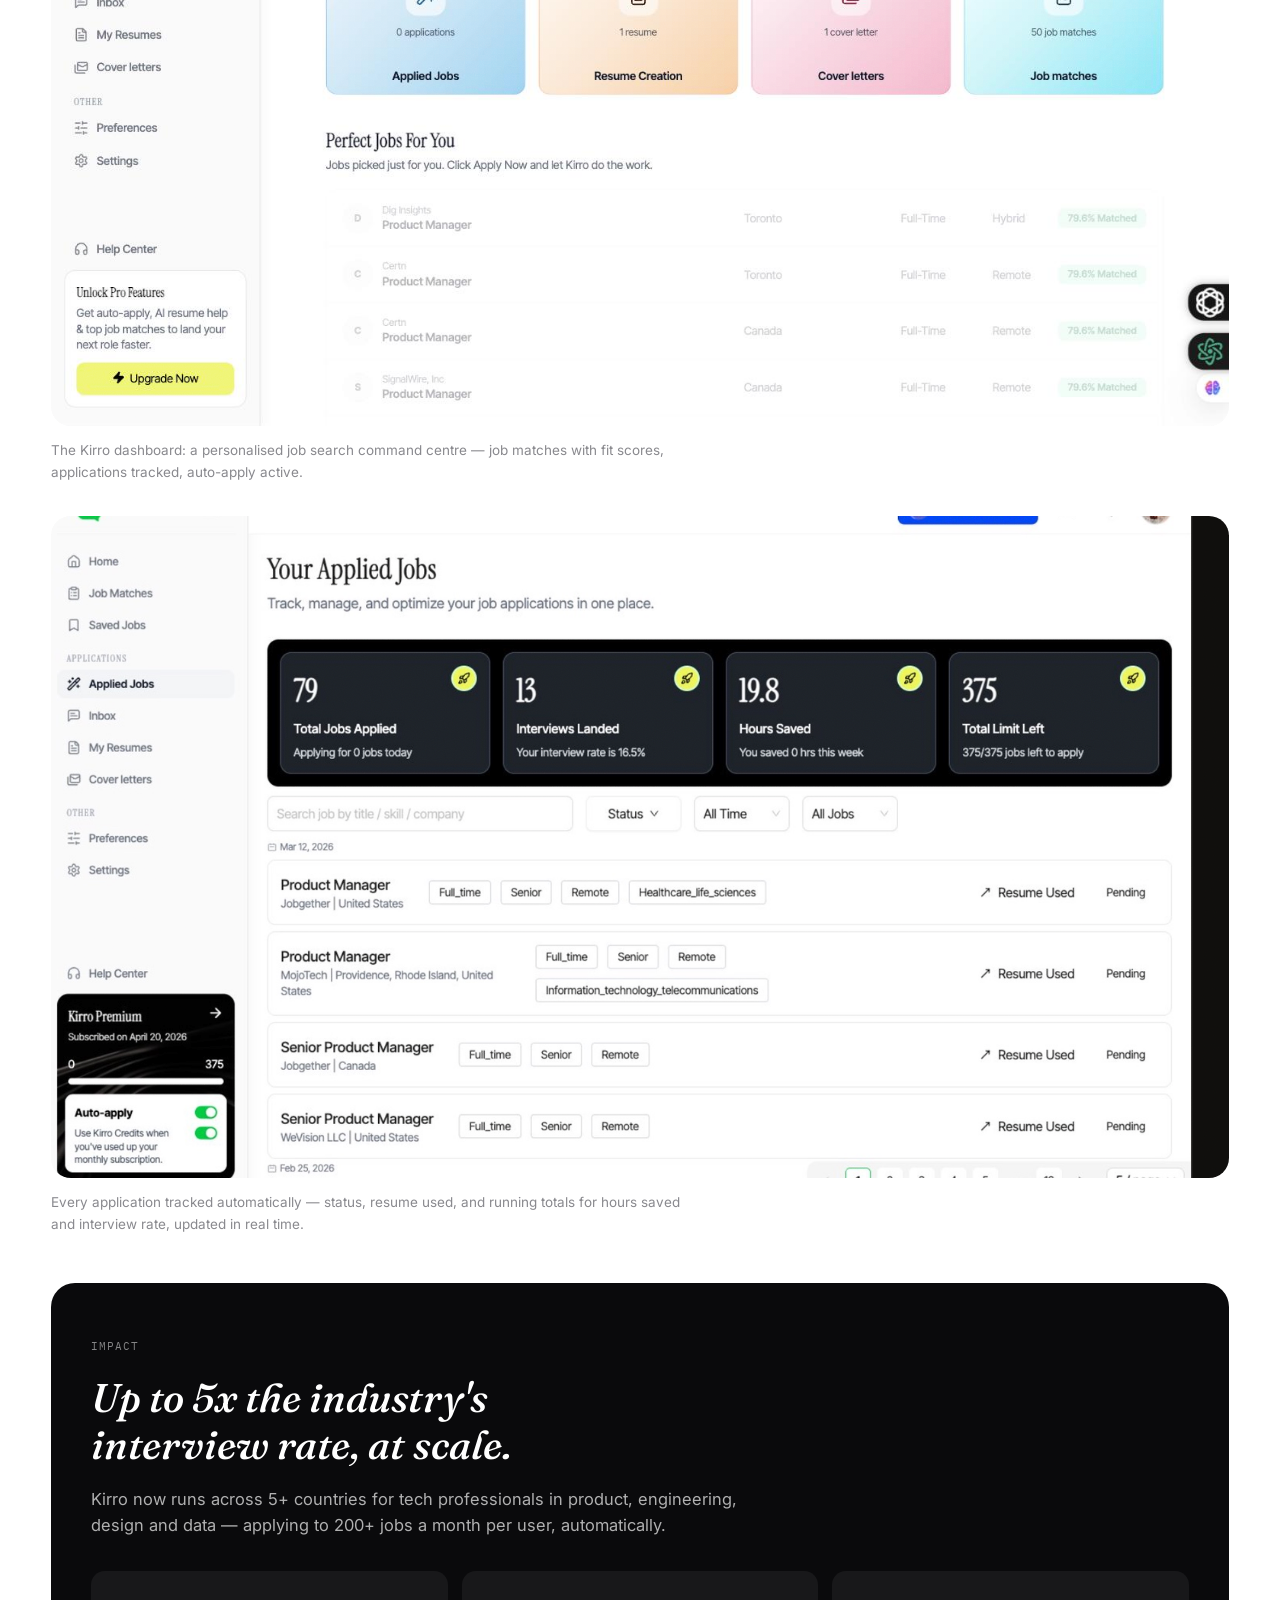
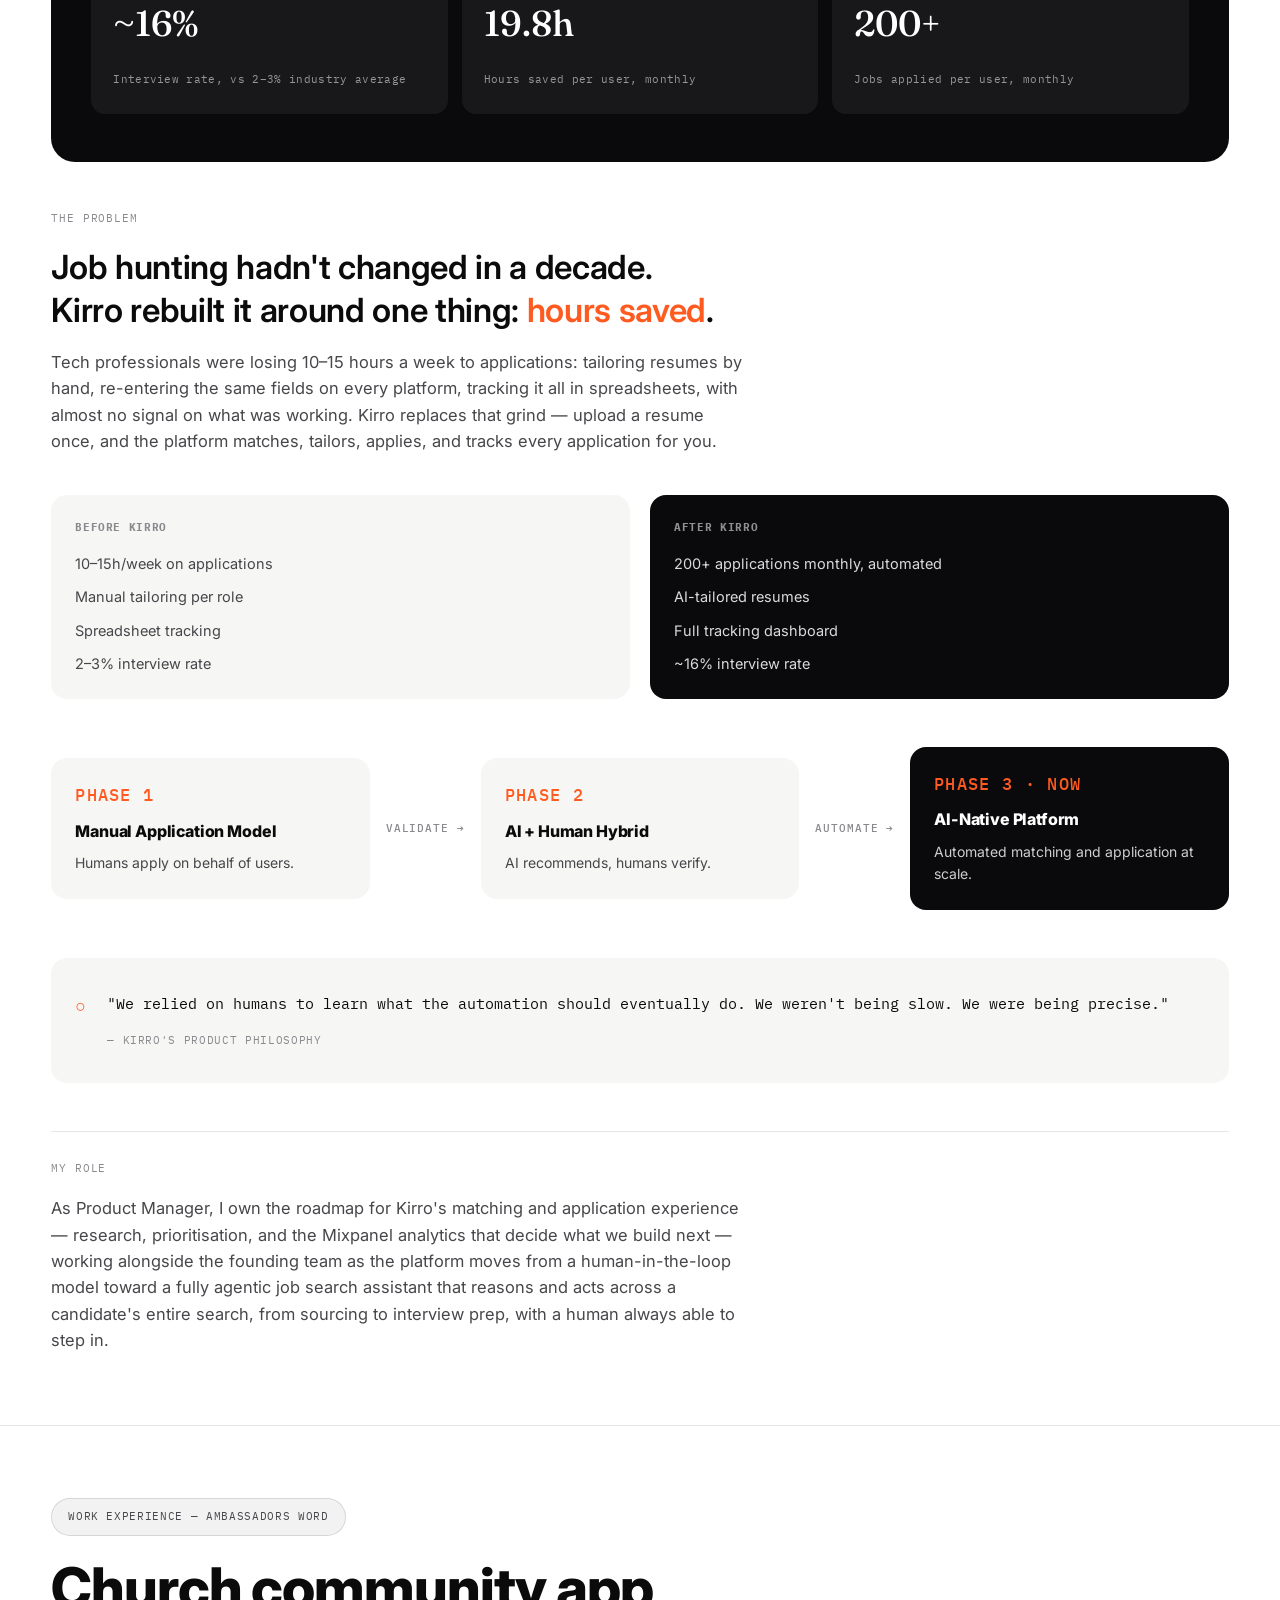
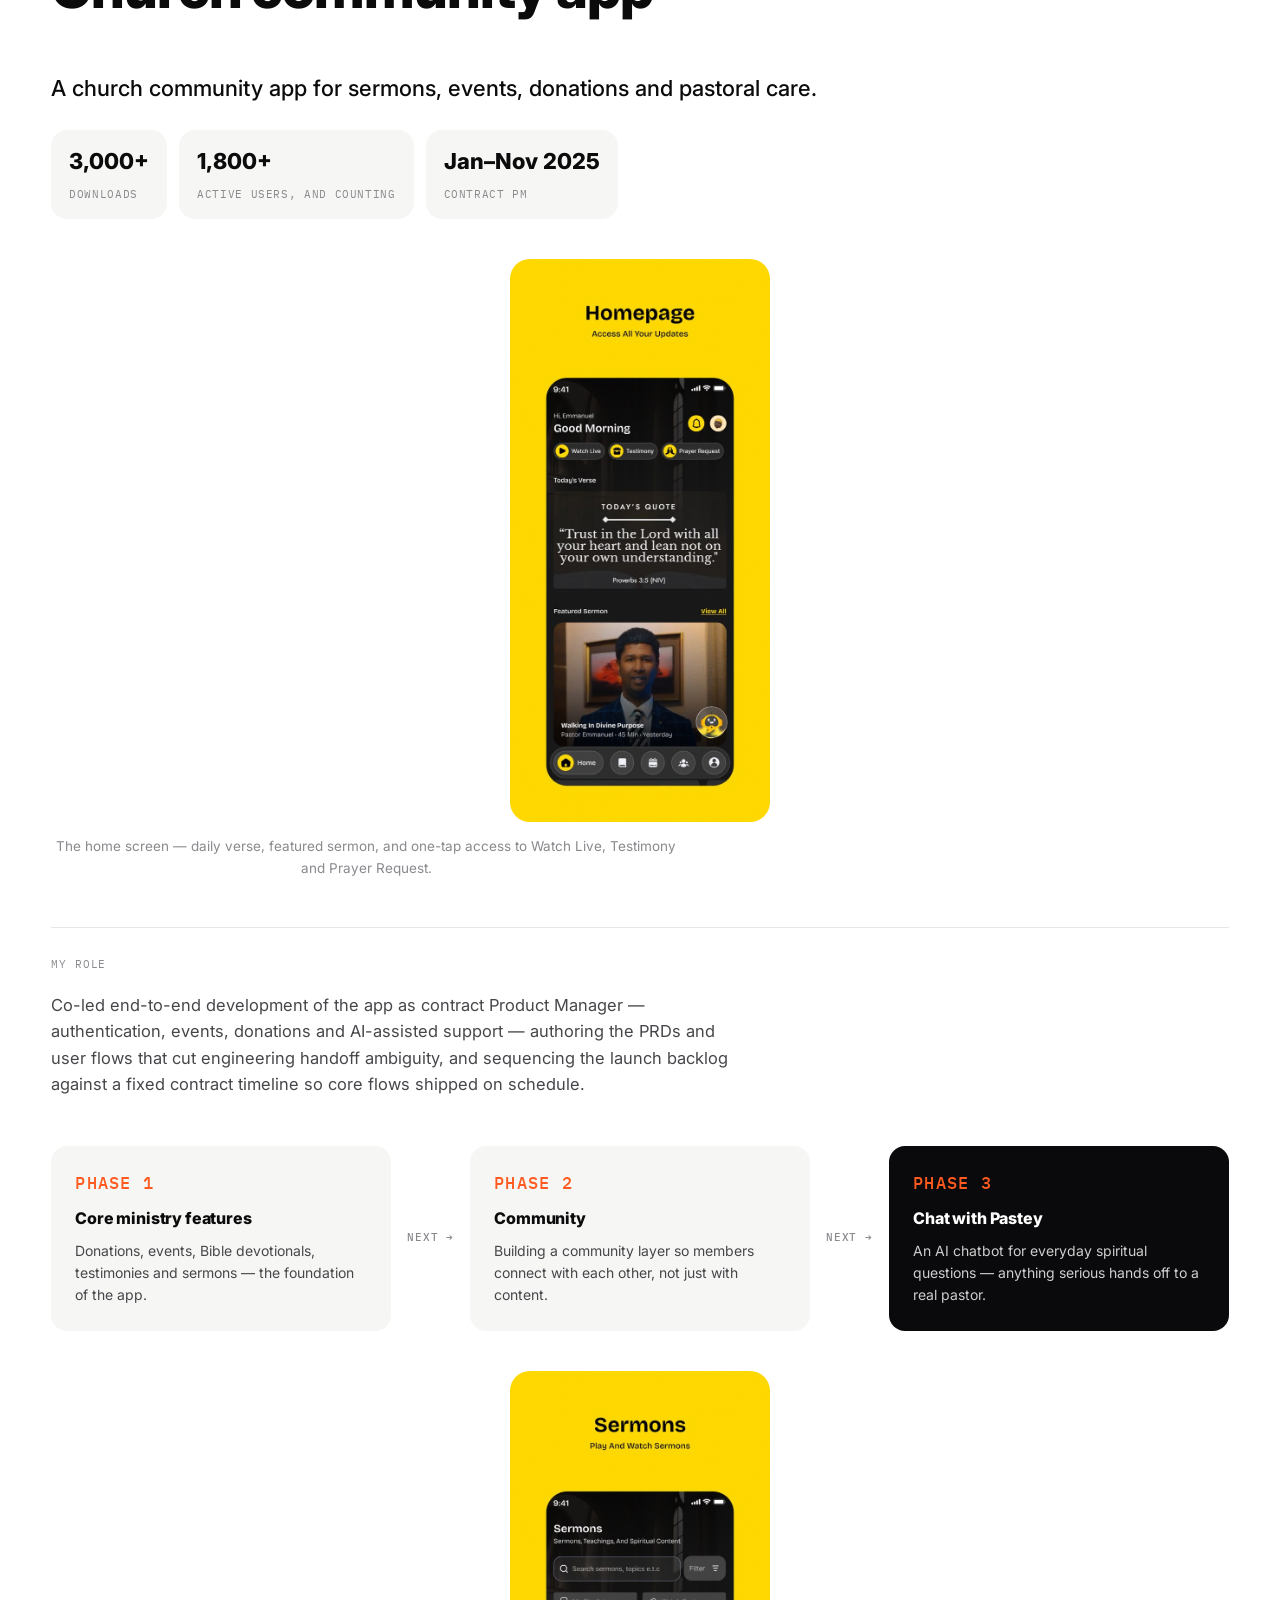
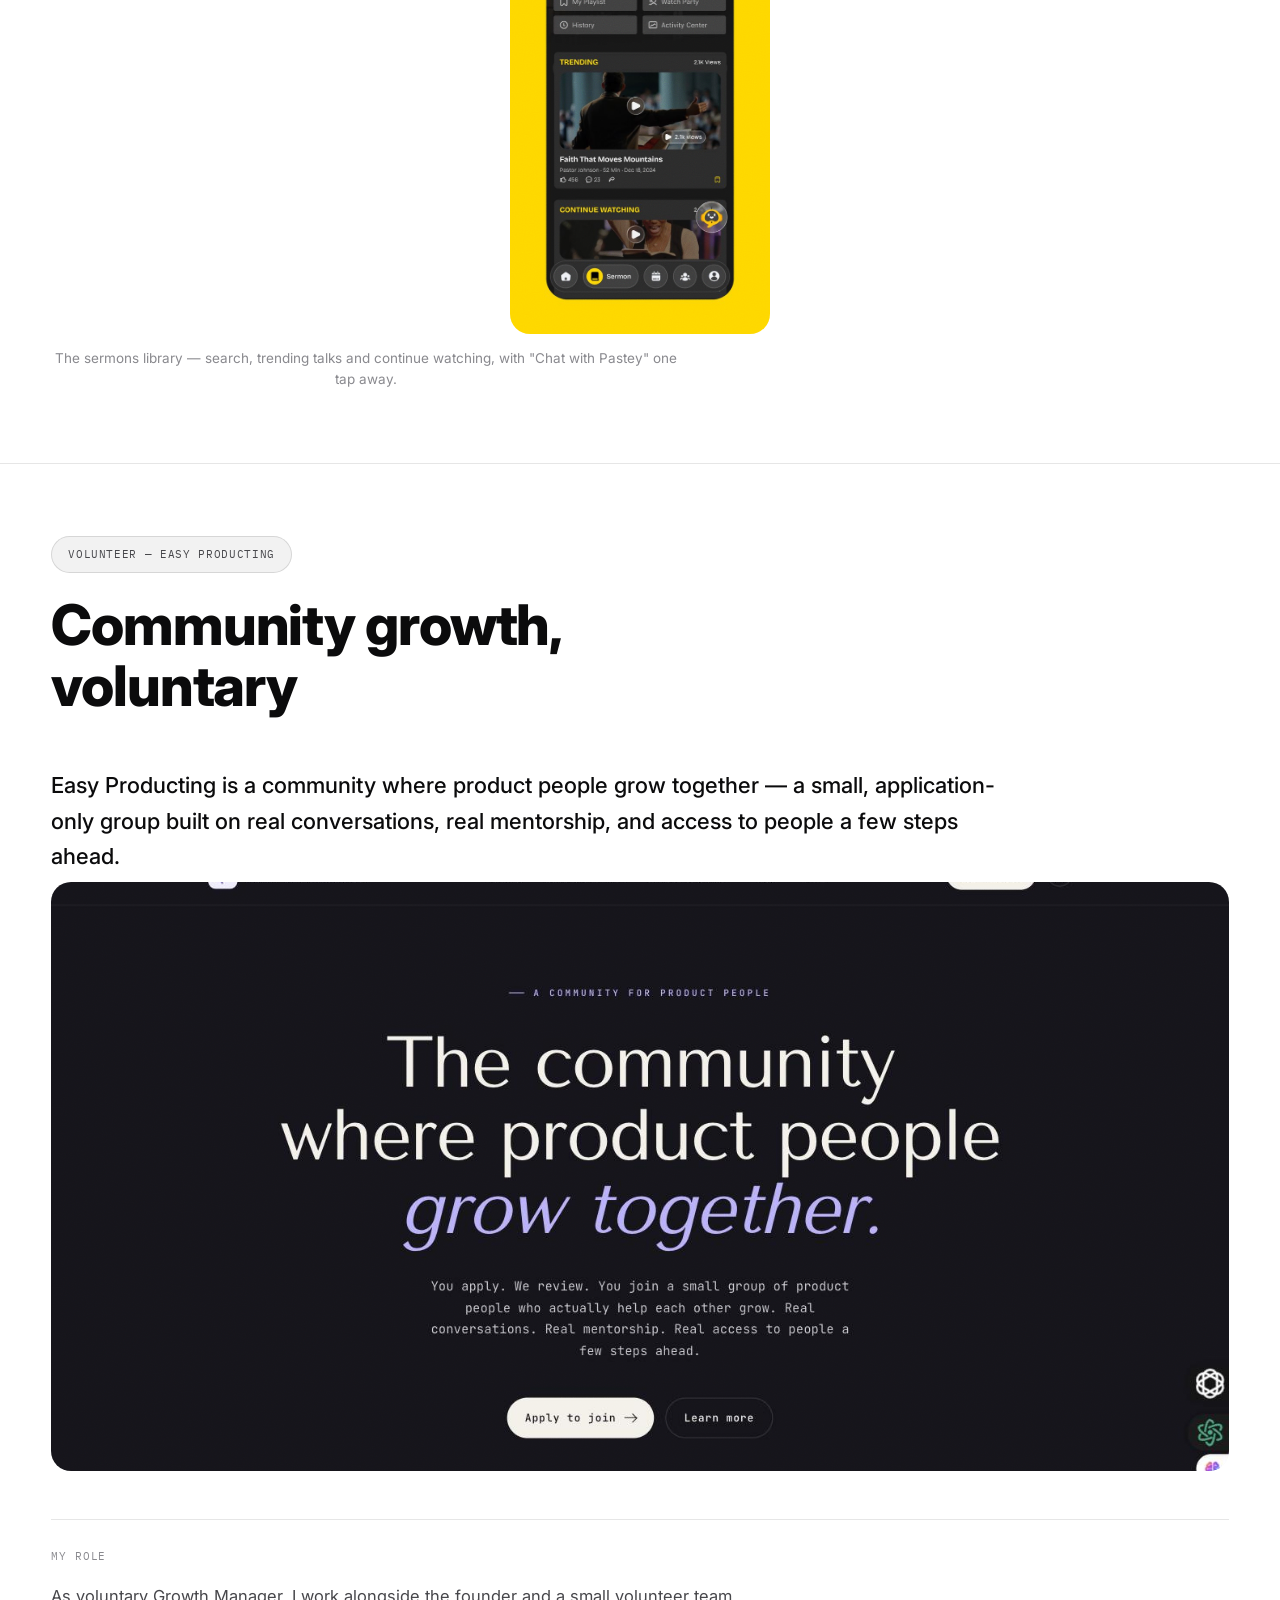
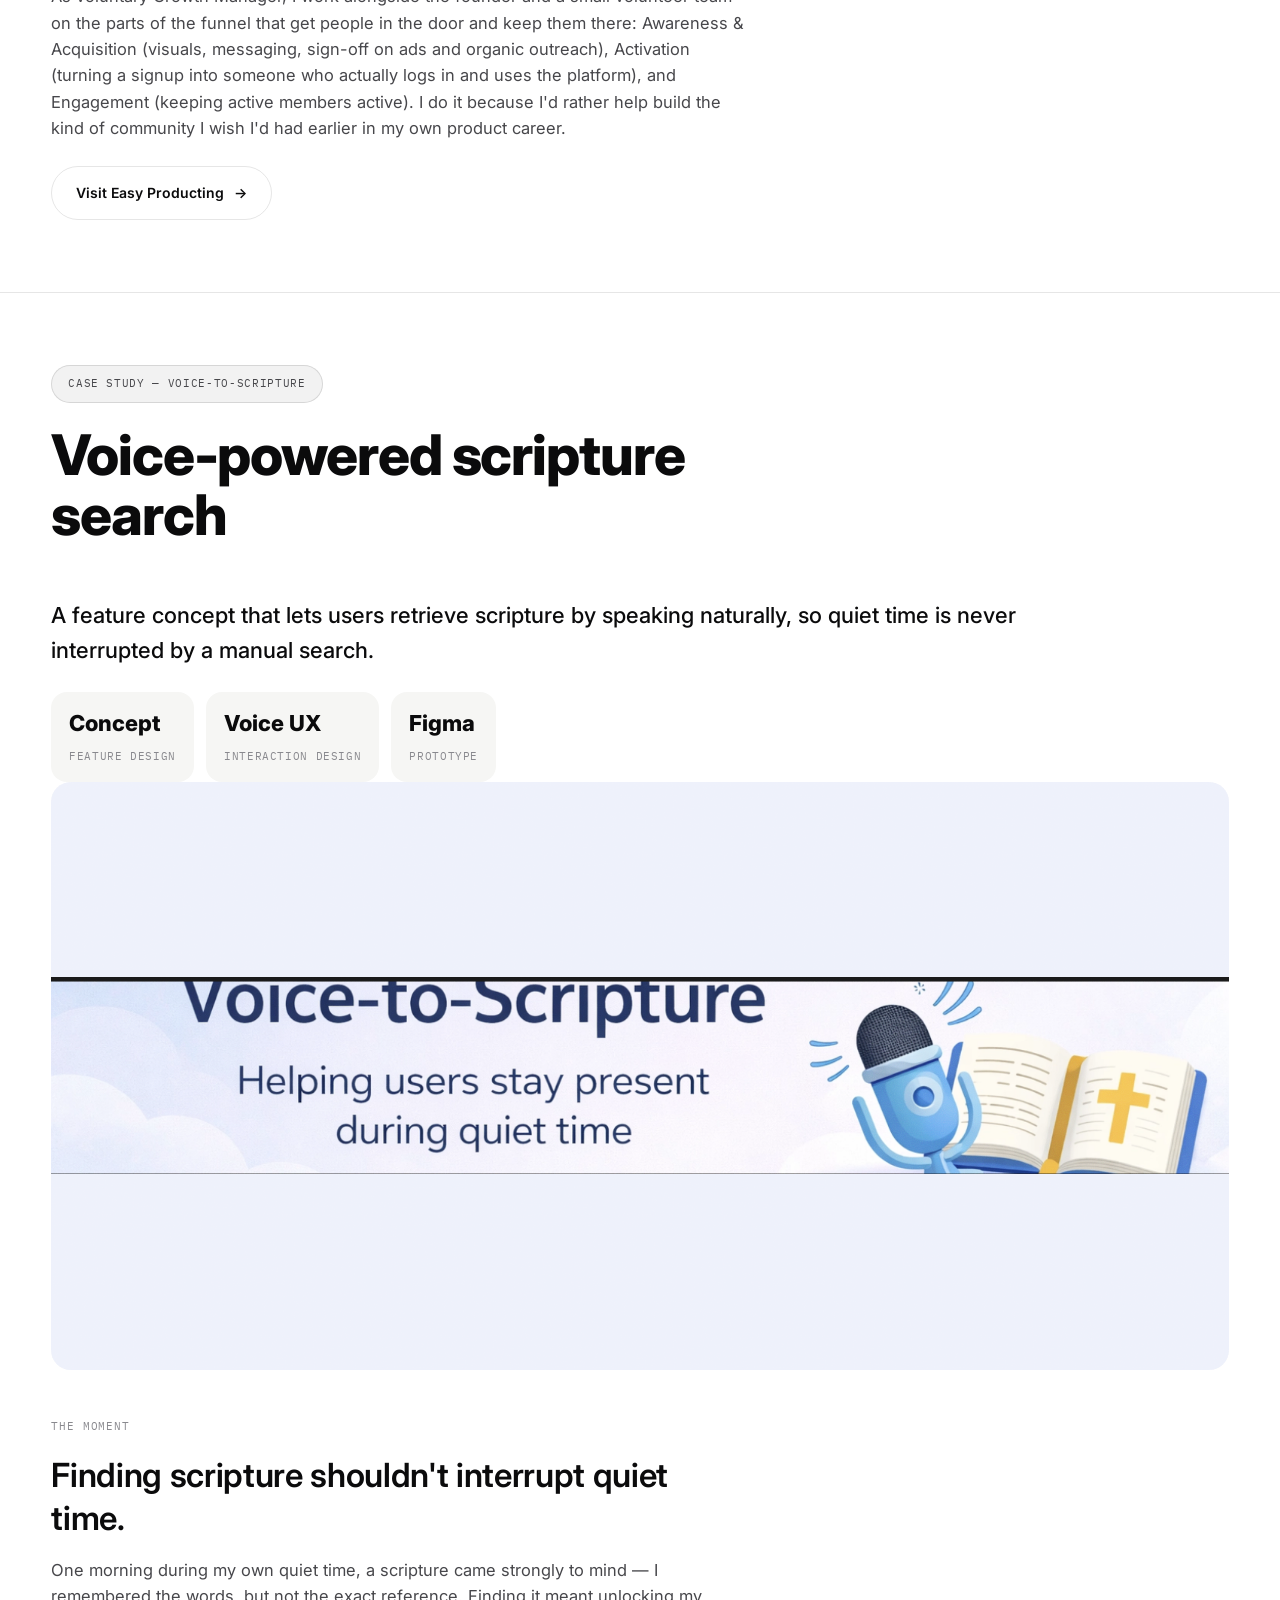
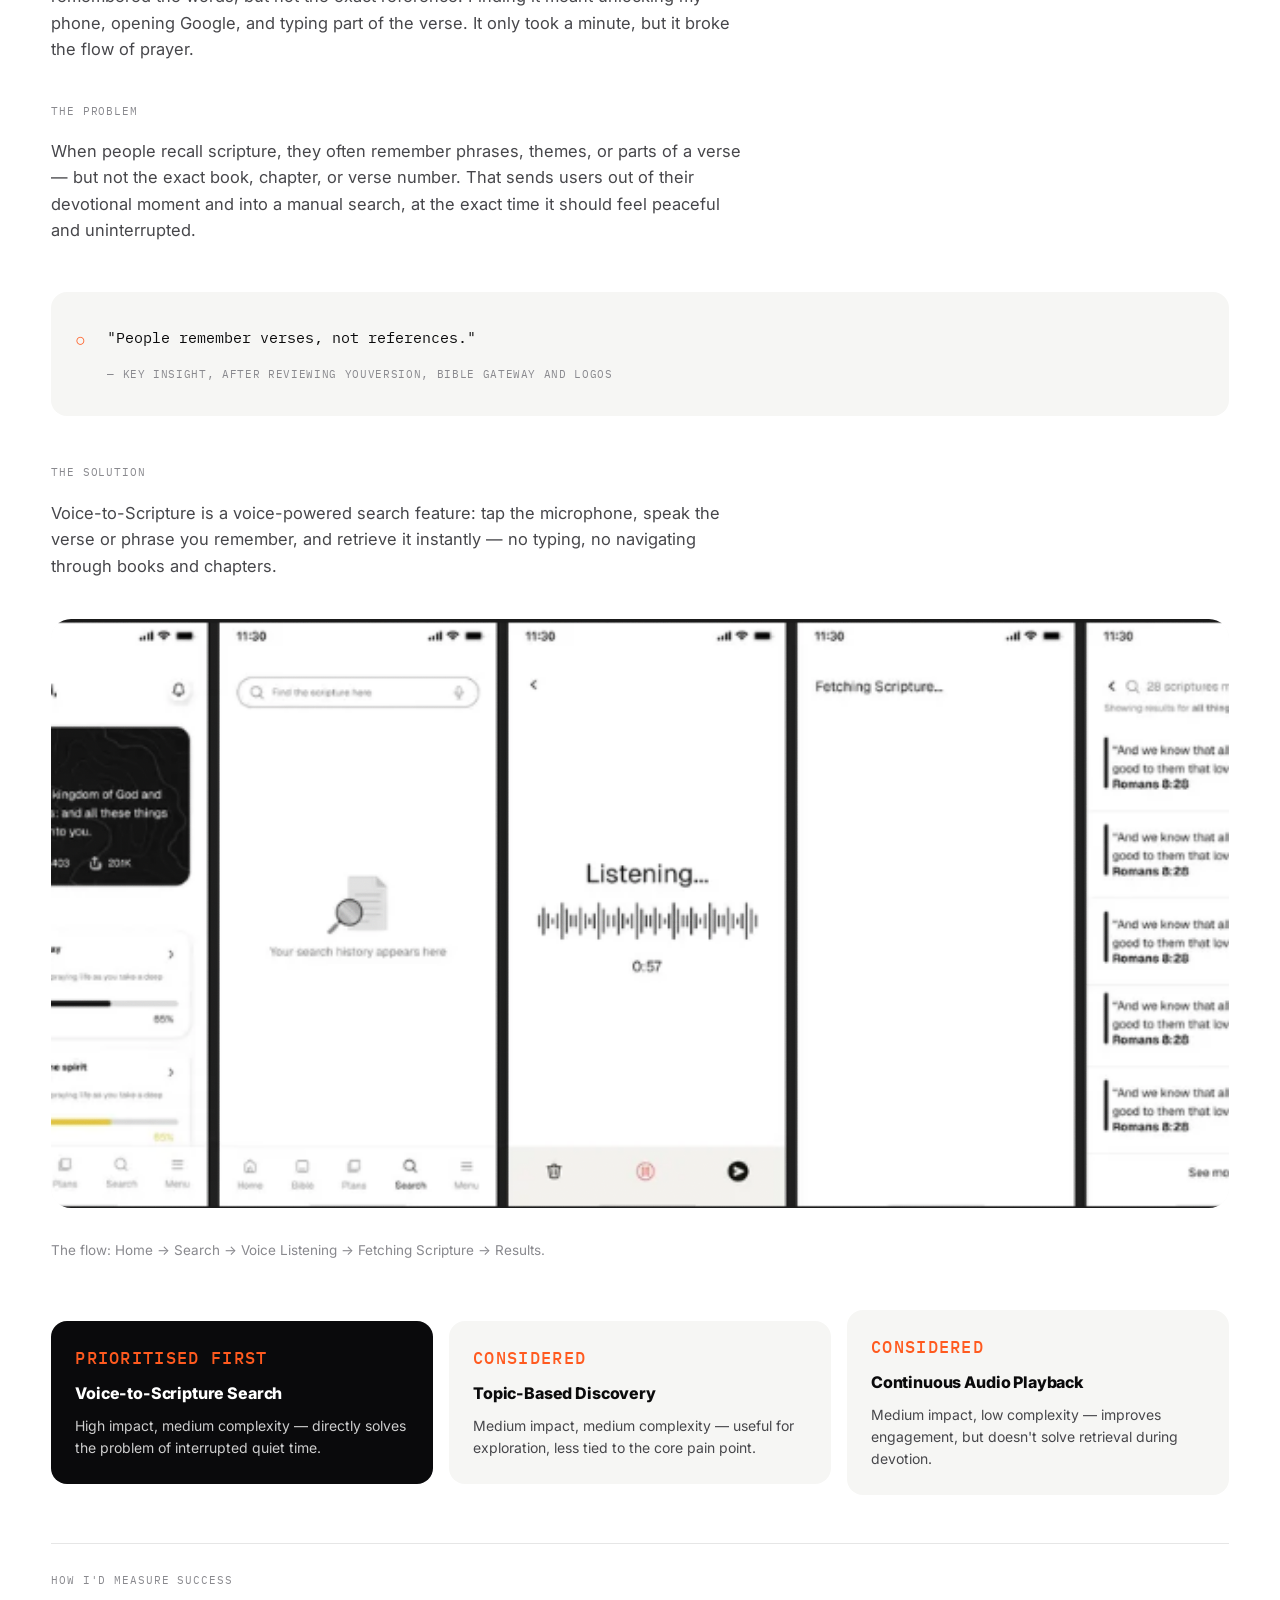
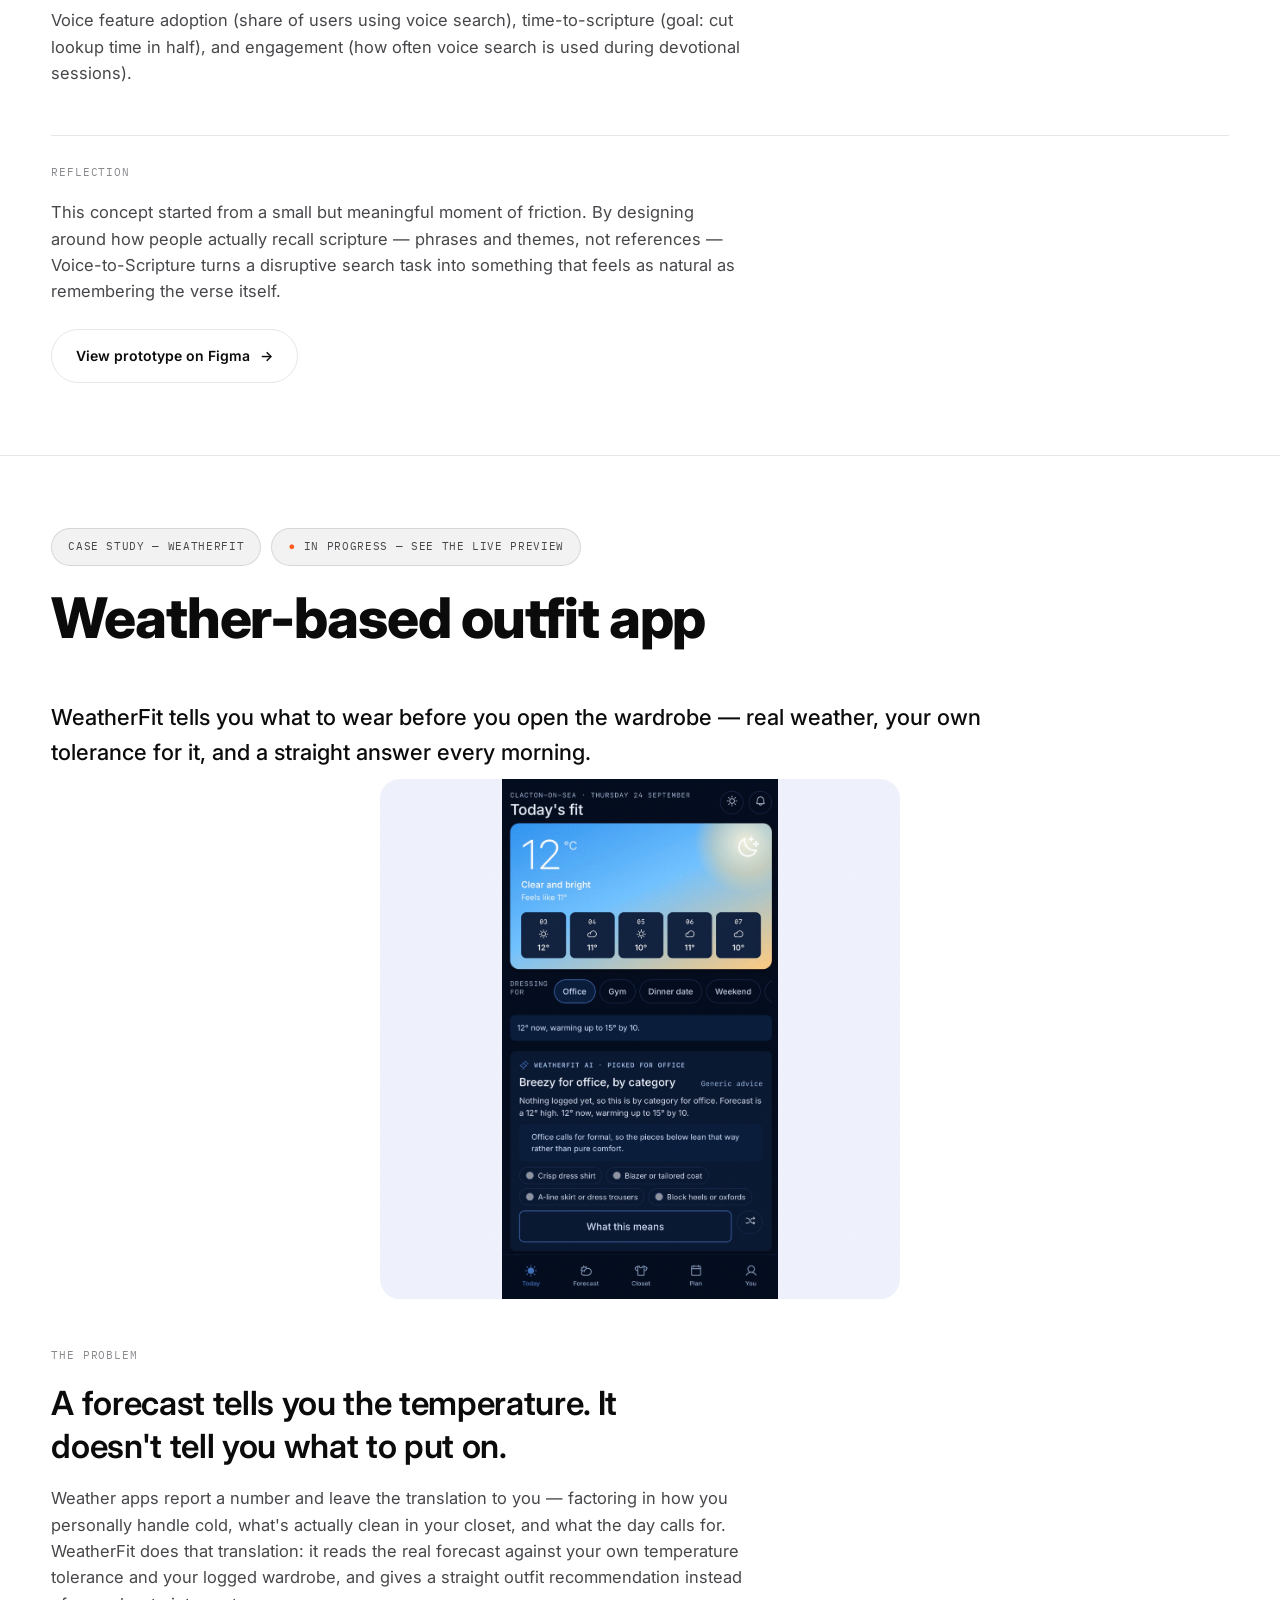
==== commit 46b598a4: "Merge Intro+About into "About Me"; stop calling Kirro/Ambassadors/Easy Producting case studies - Mer" ====
--- a/work.html
+++ b/work.html
@@ -4,7 +4,7 @@
 <meta charset="UTF-8">
 <meta name="viewport" content="width=device-width, initial-scale=1">
 <title>Work — Gabriel Adewunmi, Product Manager</title>
-<meta name="description" content="Latest work and in-depth case studies by Gabriel Adewunmi: Kirro, Ambassadors Word, Easy Producting, Voice-to-Scripture, and WeatherFit.">
+<meta name="description" content="Product work, personal case studies and volunteer work by Gabriel Adewunmi: Kirro, Ambassadors Word, WeatherFit, Voice-to-Scripture, and Easy Producting.">
 
 <script>
 (function(){
@@ -137,9 +137,8 @@
 
 <section class="chapter light case-block" id="kirro">
   <div class="frame">
-    <span class="chip light rv" style="margin-bottom:36px;">Case studies</span>
-    <div class="section-head rv">
-      <span class="chip light">Case study — Kirro</span>
+    <div class="section-head rv">
+      <span class="chip light">Work experience — Kirro</span>
       <h2 class="big">AI job search assistant</h2>
     </div>
 
@@ -253,7 +252,7 @@
 <section class="chapter light case-block" id="ambassadors-word">
   <div class="frame">
     <div class="section-head rv">
-      <span class="chip light">Case study — Ambassadors Word</span>
+      <span class="chip light">Work experience — Ambassadors Word</span>
       <h2 class="big">Church community app</h2>
     </div>
 
@@ -305,7 +304,7 @@
 <section class="chapter light case-block" id="easyproducting">
   <div class="frame">
     <div class="section-head rv">
-      <span class="chip light">Case study — Easy Producting</span>
+      <span class="chip light">Volunteer — Easy Producting</span>
       <h2 class="big">Community growth, voluntary</h2>
     </div>
 
--- a/styles.css
+++ b/styles.css
@@ -84,6 +84,21 @@
 }
 .chip.light{background:var(--chip-bg-light);border-color:var(--chip-line-light);color:var(--ink-2);}
 .chip .dot{color:var(--ember);}
+.chip .dot-live{
+  display:inline-block;position:relative;color:#3ecf6e;
+}
+.chip .dot-live::after{
+  content:"";position:absolute;inset:-5px;border-radius:50%;
+  background:#3ecf6e;opacity:.4;animation:dot-live-pulse 2.2s ease-out infinite;
+}
+@keyframes dot-live-pulse{
+  0%{transform:scale(.5);opacity:.45;}
+  75%{transform:scale(2.1);opacity:0;}
+  100%{opacity:0;}
+}
+@media (prefers-reduced-motion:reduce){
+  .chip .dot-live::after{animation:none;opacity:0;}
+}
 
 /* cursor-spotlight glow on buttons */
 .btn{position:relative;isolation:isolate;overflow:hidden;}
@@ -401,9 +416,10 @@
 .card-cap .role{font-weight:400;color:var(--mute);}
 .see-all{margin-top:56px;}
 
-/* ---------- 04 about / facts (dark stat grid) ---------- */
+/* ---------- about / facts (dark stat panel, inset within the light About section) ---------- */
 .facts-grid{
   display:grid;grid-template-columns:1fr 1fr;
+  background:var(--night);margin-top:48px;
   border-top:1px solid var(--line-dark);border-left:1px solid var(--line-dark);
   border-radius:24px;overflow:hidden;
 }
